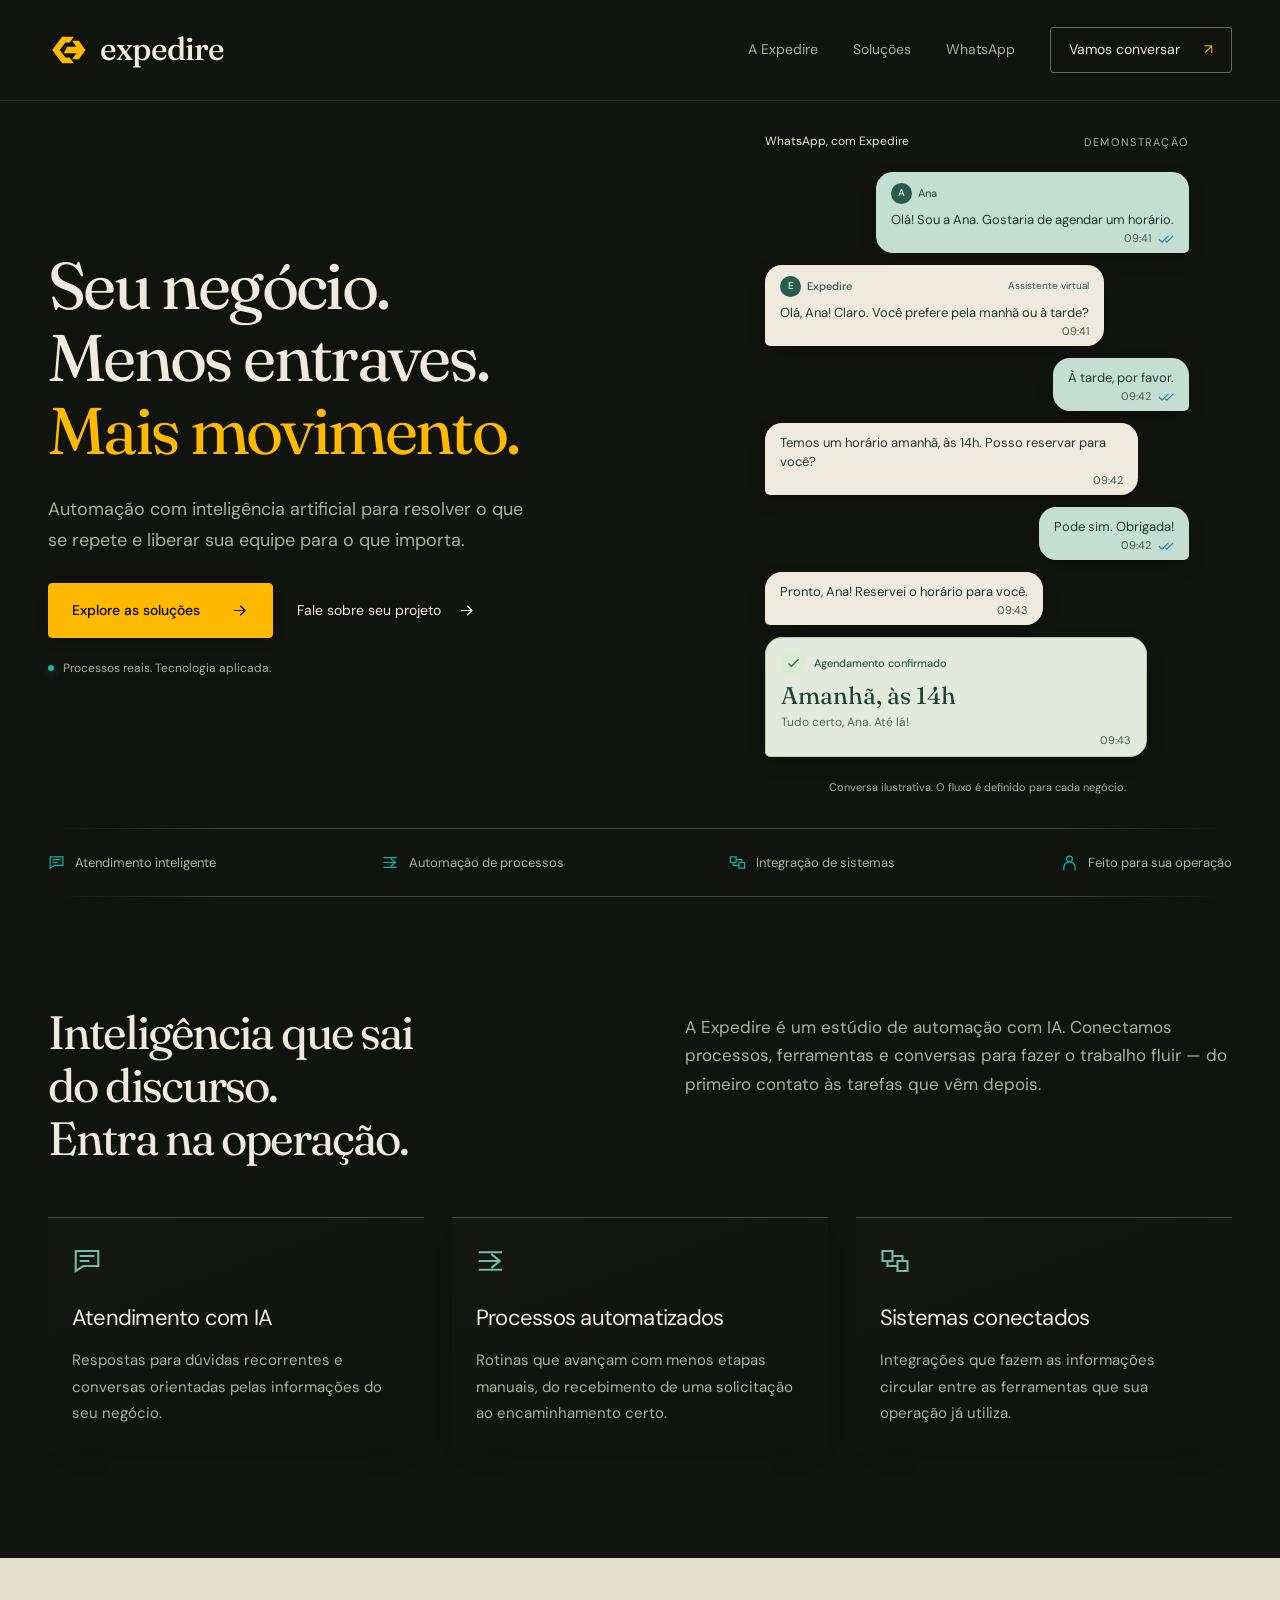
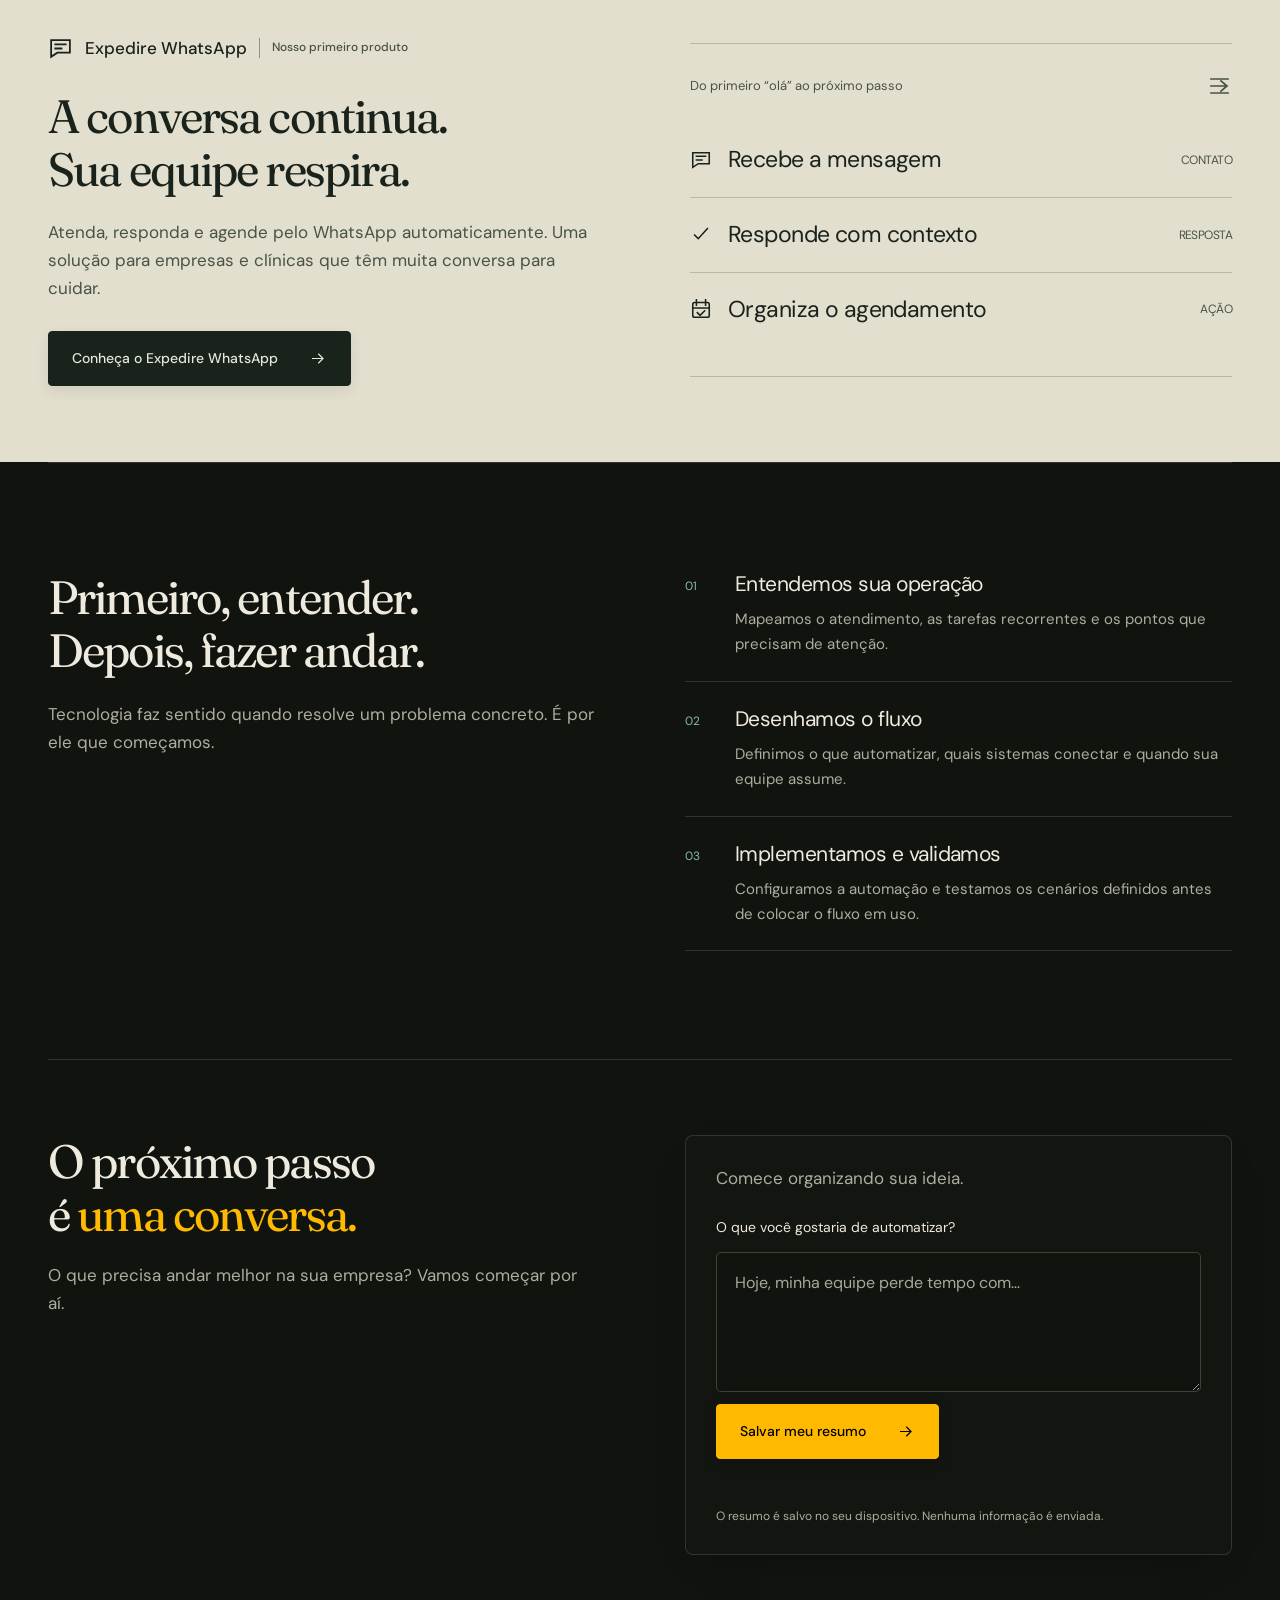
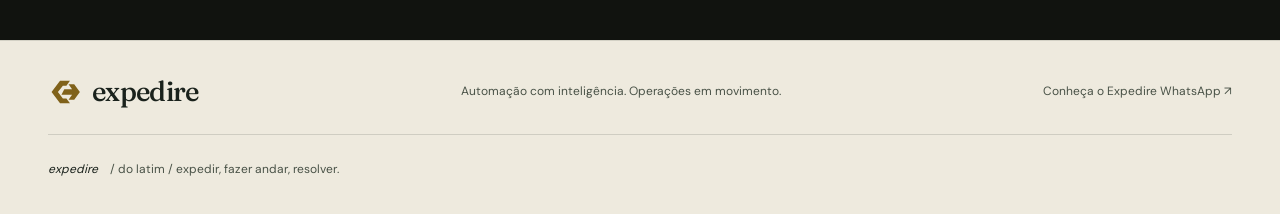
==== index.html @ b4102adb "Landing page Expedire v1 (sol high + impeccable)" ====
<!doctype html><html lang="pt-BR"><head><meta charset="utf-8"><meta name="viewport" content="width=device-width, initial-scale=1"><meta name="theme-color" content="#11130f"><title>Expedire — Automação com IA para fazer seu negócio andar</title><meta name="description" content="Automação com IA para conectar atendimento, processos e sistemas. Conheça a Expedire e nossa solução para WhatsApp."><link rel="canonical" href="https://expedire.com.br/"><meta property="og:type" content="website"><meta property="og:locale" content="pt_BR"><meta property="og:title" content="Expedire — Automação com IA para fazer seu negócio andar"><meta property="og:description" content="Automação com IA para conectar atendimento, processos e sistemas. Conheça a Expedire e nossa solução para WhatsApp."><meta property="og:url" content="https://expedire.com.br/"><link rel="icon" href="assets/favicon.svg" type="image/svg+xml"><link rel="preload" href="assets/fonts/fraunces-variable.ttf" as="font" type="font/ttf" crossorigin><link rel="stylesheet" href="style.css"><script src="script.js" defer></script></head><body><a class="skip" href="#conteudo">Pular para o conteúdo</a><header class="site-header"><div class="wrap header-inner"><a class="logo" href="index.html" aria-label="Expedire — início"><svg class="brand-symbol" viewBox="0 0 48 48" fill="none" aria-hidden="true"><path d="M31 8H17L5 24l12 16h14l-5-7h-5l-7-9 7-9h5Z" fill="currentColor"/><path d="M23 20h11l-5-7h8l8 11-8 11h-8l5-7H19Z" fill="currentColor"/></svg><span class="brand-wordmark">expedire</span></a><button class="menu-toggle" aria-expanded="false" aria-controls="navegacao" type="button">Menu</button><nav class="nav" id="navegacao" aria-label="Navegação principal"><a href="index.html#expedire">A Expedire</a><a href="index.html#solucoes">Soluções</a><a href="whatsapp.html" >WhatsApp</a><a class="nav-contact" href="#contato">Vamos conversar <span aria-hidden="true">↗</span></a></nav></div></header><main id="conteudo"><section class="wrap hero landing-hero"><div class="hero-copy"><h1>Seu negócio.<br>Menos entraves.<br><em>Mais movimento.</em></h1><p>Automação com inteligência artificial para resolver o que se repete e liberar sua equipe para o que importa.</p><div class="actions"><a class="button" href="#solucoes">Explore as soluções <svg viewBox="0 0 24 24" fill="none" stroke="currentColor" stroke-width="1.5" aria-hidden="true"><path d="M5 12h14M13 6l6 6-6 6"/></svg></a><a class="text-link" href="#contato">Fale sobre seu projeto <svg viewBox="0 0 24 24" fill="none" stroke="currentColor" stroke-width="1.5" aria-hidden="true"><path d="M5 12h14M13 6l6 6-6 6"/></svg></a></div><p class="hero-note"><span class="dot"></span>Processos reais. Tecnologia aplicada.</p></div><figure class="hero-figure conversation-demo" aria-label="Demonstração de atendimento pelo WhatsApp">
<div class="demo-heading"><span>WhatsApp, com Expedire</span><span class="demo-label">DEMONSTRAÇÃO</span></div>
<div class="chat floating-chat">
<div class="chat-body">
<div class="reply-stage customer-stage"><div class="typing-indicator" aria-hidden="true"><span></span><span></span><span></span></div><div class="bubble customer"><span class="bubble-author"><span class="sender-avatar" aria-hidden="true">A</span>Ana</span>Olá! Sou a Ana. Gostaria de agendar um horário.<time>09:41 <svg class="read-receipt" viewBox="0 0 20 12" fill="none" stroke="currentColor" stroke-width="1.4" role="img" aria-label="Lida"><path d="m1 6 4 4 8-8M9 8l2 2 8-8"/></svg></time></div></div>
<div class="reply-stage"><div class="typing-indicator" aria-hidden="true"><span></span><span></span><span></span></div><div class="bubble"><span class="bubble-author"><span class="sender-avatar" aria-hidden="true">E</span>Expedire <small>Assistente virtual</small></span>Olá, Ana! Claro. Você prefere pela manhã ou à tarde?<time>09:41</time></div></div>
<div class="reply-stage customer-stage"><div class="typing-indicator" aria-hidden="true"><span></span><span></span><span></span></div><div class="bubble customer">À tarde, por favor.<time>09:42 <svg class="read-receipt" viewBox="0 0 20 12" fill="none" stroke="currentColor" stroke-width="1.4" role="img" aria-label="Lida"><path d="m1 6 4 4 8-8M9 8l2 2 8-8"/></svg></time></div></div>
<div class="reply-stage"><div class="typing-indicator" aria-hidden="true"><span></span><span></span><span></span></div><div class="bubble">Temos um horário amanhã, às 14h. Posso reservar para você?<time>09:42</time></div></div>
<div class="reply-stage customer-stage"><div class="typing-indicator" aria-hidden="true"><span></span><span></span><span></span></div><div class="bubble customer">Pode sim. Obrigada!<time>09:42 <svg class="read-receipt" viewBox="0 0 20 12" fill="none" stroke="currentColor" stroke-width="1.4" role="img" aria-label="Lida"><path d="m1 6 4 4 8-8M9 8l2 2 8-8"/></svg></time></div></div>
<div class="reply-stage"><div class="typing-indicator" aria-hidden="true"><span></span><span></span><span></span></div><div class="bubble">Pronto, Ana! Reservei o horário para você.<time>09:43</time></div></div>
<div class="reply-stage"><div class="bubble appointment"><div class="appointment-title"><svg viewBox="0 0 24 24" fill="none" stroke="currentColor" stroke-width="1.8" aria-hidden="true"><path d="M5 12l4 4L19 6"/></svg>Agendamento confirmado</div><p>Amanhã, às 14h</p><span>Tudo certo, Ana. Até lá!</span><time>09:43</time></div></div>
</div></div>
<figcaption>Conversa ilustrativa. O fluxo é definido para cada negócio.</figcaption></figure></section><div class="wrap capabilities"><span><svg viewBox="0 0 24 24" fill="none" stroke="currentColor" stroke-width="1.7" stroke-linecap="square" stroke-linejoin="miter" aria-hidden="true"><path d="M3 4h18v12H9l-6 4V4Z"/><path d="M7 8h10M7 12h6"/></svg>Atendimento inteligente</span><span><svg viewBox="0 0 24 24" fill="none" stroke="currentColor" stroke-width="1.7" stroke-linecap="square" stroke-linejoin="miter" aria-hidden="true"><path d="M3 5h17M3 12h14M3 19h17M13 7l6 5-6 5"/></svg>Automação de processos</span><span><svg viewBox="0 0 24 24" fill="none" stroke="currentColor" stroke-width="1.7" stroke-linecap="square" stroke-linejoin="miter" aria-hidden="true"><path d="M2 4h8v8H2zM14 12h8v8h-8zM10 8h8v4M6 12v4h8"/></svg>Integração de sistemas</span><span><svg viewBox="0 0 24 24" fill="none" stroke="currentColor" stroke-width="1.7" stroke-linecap="square" stroke-linejoin="miter" aria-hidden="true"><circle cx="12" cy="7" r="4"/><path d="M4 22v-3a8 8 0 0 1 16 0v3"/></svg>Feito para sua operação</span></div><section class="wrap section" id="solucoes"><div class="section-head" id="expedire"><h2>Inteligência que sai<br>do discurso.<br>Entra na operação.</h2><p>A Expedire é um estúdio de automação com IA. Conectamos processos, ferramentas e conversas para fazer o trabalho fluir — do primeiro contato às tarefas que vêm depois.</p></div><div class="service-list"><article class="service"><svg viewBox="0 0 24 24" fill="none" stroke="currentColor" stroke-width="1.7" stroke-linecap="square" stroke-linejoin="miter" aria-hidden="true"><path d="M3 4h18v12H9l-6 4V4Z"/><path d="M7 8h10M7 12h6"/></svg><h3>Atendimento com IA</h3><p>Respostas para dúvidas recorrentes e conversas orientadas pelas informações do seu negócio.</p></article><article class="service"><svg viewBox="0 0 24 24" fill="none" stroke="currentColor" stroke-width="1.7" stroke-linecap="square" stroke-linejoin="miter" aria-hidden="true"><path d="M3 5h17M3 12h14M3 19h17M13 7l6 5-6 5"/></svg><h3>Processos automatizados</h3><p>Rotinas que avançam com menos etapas manuais, do recebimento de uma solicitação ao encaminhamento certo.</p></article><article class="service"><svg viewBox="0 0 24 24" fill="none" stroke="currentColor" stroke-width="1.7" stroke-linecap="square" stroke-linejoin="miter" aria-hidden="true"><path d="M2 4h8v8H2zM14 12h8v8h-8zM10 8h8v4M6 12v4h8"/></svg><h3>Sistemas conectados</h3><p>Integrações que fazem as informações circular entre as ferramentas que sua operação já utiliza.</p></article></div></section><section class="product-section"><div class="wrap product-grid"><div><div class="product-name"><svg viewBox="0 0 24 24" fill="none" stroke="currentColor" stroke-width="1.7" stroke-linecap="square" stroke-linejoin="miter" aria-hidden="true"><path d="M3 4h18v12H9l-6 4V4Z"/><path d="M7 8h10M7 12h6"/></svg>Expedire WhatsApp <span>Nosso primeiro produto</span></div><h2>A conversa continua.<br>Sua equipe respira.</h2><p>Atenda, responda e agende pelo WhatsApp automaticamente. Uma solução para empresas e clínicas que têm muita conversa para cuidar.</p><a class="button" href="whatsapp.html">Conheça o Expedire WhatsApp <svg viewBox="0 0 24 24" fill="none" stroke="currentColor" stroke-width="1.5" aria-hidden="true"><path d="M5 12h14M13 6l6 6-6 6"/></svg></a></div><div class="product-preview"><div class="preview-title"><span>Do primeiro “olá” ao próximo passo</span><svg viewBox="0 0 24 24" fill="none" stroke="currentColor" stroke-width="1.7" stroke-linecap="square" stroke-linejoin="miter" aria-hidden="true"><path d="M3 5h17M3 12h14M3 19h17M13 7l6 5-6 5"/></svg></div><div class="preview-line"><svg viewBox="0 0 24 24" fill="none" stroke="currentColor" stroke-width="1.7" stroke-linecap="square" stroke-linejoin="miter" aria-hidden="true"><path d="M3 4h18v12H9l-6 4V4Z"/><path d="M7 8h10M7 12h6"/></svg>Recebe a mensagem<small>CONTATO</small></div><div class="preview-line"><svg viewBox="0 0 24 24" fill="none" stroke="currentColor" stroke-width="1.7" stroke-linecap="square" stroke-linejoin="miter" aria-hidden="true"><path d="m5 12 4 4 10-11"/></svg>Responde com contexto<small>RESPOSTA</small></div><div class="preview-line"><svg viewBox="0 0 24 24" fill="none" stroke="currentColor" stroke-width="1.7" stroke-linecap="square" stroke-linejoin="miter" aria-hidden="true"><rect x="3" y="5" width="18" height="16" rx="2"/><path d="M7 2v6M17 2v6M3 11h18m-13 5 3 3 5-5"/></svg>Organiza o agendamento<small>AÇÃO</small></div></div></div></section><section class="wrap section method" id="como-funciona"><div class="method-copy"><h2>Primeiro, entender.<br>Depois, fazer andar.</h2><p>Tecnologia faz sentido quando resolve um problema concreto. É por ele que começamos.</p></div><ol class="steps"><li><div><h3>Entendemos sua operação</h3><p>Mapeamos o atendimento, as tarefas recorrentes e os pontos que precisam de atenção.</p></div></li><li><div><h3>Desenhamos o fluxo</h3><p>Definimos o que automatizar, quais sistemas conectar e quando sua equipe assume.</p></div></li><li><div><h3>Implementamos e validamos</h3><p>Configuramos a automação e testamos os cenários definidos antes de colocar o fluxo em uso.</p></div></li></ol></section><section class="wrap contact" id="contato" aria-labelledby="contato-titulo"><div><h2 id="contato-titulo">O próximo passo<br>é <em>uma conversa.</em></h2><p>O que precisa andar melhor na sua empresa? Vamos começar por aí.</p></div><div class="contact-box"><div class="contact-live" hidden><p>Conte um pouco sobre sua operação e o que você quer automatizar.</p><a class="button" data-contact-link href="#contato">Conversar com a Expedire <svg viewBox="0 0 24 24" fill="none" stroke="currentColor" stroke-width="1.5" aria-hidden="true"><path d="M5 12h14M13 6l6 6-6 6"/></svg></a></div><div class="contact-pending"><p>Comece organizando sua ideia.</p><form class="contact-form"><label for="briefing">O que você gostaria de automatizar?</label><textarea disabled id="briefing" required maxlength="3000" placeholder="Hoje, minha equipe perde tempo com…"></textarea><button disabled class="button" type="submit">Salvar meu resumo <svg viewBox="0 0 24 24" fill="none" stroke="currentColor" stroke-width="1.5" aria-hidden="true"><path d="M5 12h14M13 6l6 6-6 6"/></svg></button><p class="form-status" role="status" aria-live="polite"></p></form><noscript><p>Ative o JavaScript para preparar e salvar seu resumo neste dispositivo.</p></noscript><small>O resumo é salvo no seu dispositivo. Nenhuma informação é enviada.</small></div></div></section></main><footer class="site-footer"><div class="wrap"><div class="footer-inner"><a class="logo logo--light" href="index.html" aria-label="Expedire — início"><svg class="brand-symbol" viewBox="0 0 48 48" fill="none" aria-hidden="true"><path d="M31 8H17L5 24l12 16h14l-5-7h-5l-7-9 7-9h5Z" fill="currentColor"/><path d="M23 20h11l-5-7h8l8 11-8 11h-8l5-7H19Z" fill="currentColor"/></svg><span class="brand-wordmark">expedire</span></a><p>Automação com inteligência. Operações em movimento.</p><a href="whatsapp.html">Conheça o Expedire WhatsApp ↗</a></div><div class="etymology"><em>expedire</em> / do latim / expedir, fazer andar, resolver.</div></div></footer></body></html>
---- style.css ----
@font-face{font-family:Manrope;src:url('assets/fonts/manrope-400.ttf') format('truetype');font-weight:400;font-display:swap}@font-face{font-family:Manrope;src:url('assets/fonts/manrope-600.ttf') format('truetype');font-weight:600;font-display:swap}@font-face{font-family:Manrope;src:url('assets/fonts/manrope-700.ttf') format('truetype');font-weight:700;font-display:swap}@font-face{font-family:'DM Sans';src:url('assets/fonts/dm-sans-400.ttf') format('truetype');font-weight:400;font-display:swap}@font-face{font-family:'DM Sans';src:url('assets/fonts/dm-sans-500.ttf') format('truetype');font-weight:500;font-display:swap}
:root{color-scheme:dark;--black:oklch(7% .006 95);--surface:#11130f;--raised:#1a1e18;--gold:oklch(84% .19 80.46);--patina:oklch(70% .12 188);--text:#eeeade;--muted:#acae9f;--line:#34392f;--font:'DM Sans',sans-serif;--display:Manrope,sans-serif;--max:1240px}*{box-sizing:border-box}html{scroll-behavior:smooth;scroll-padding-top:100px}body{margin:0;background:var(--surface);color:var(--text);font:400 17px/1.65 var(--font);-webkit-font-smoothing:antialiased}::selection{background:var(--gold);color:var(--black)}*{scrollbar-color:var(--line) var(--surface)}a{color:inherit;text-underline-offset:5px}a,button,input,textarea{ -webkit-tap-highlight-color:transparent}a:focus-visible,button:focus-visible,input:focus-visible,textarea:focus-visible,summary:focus-visible{outline:2px solid var(--gold);outline-offset:6px}button,input,textarea{font:inherit}button,a{touch-action:manipulation}button{cursor:pointer}svg{display:block}p,h1,h2,h3{margin:0}p{max-width:68ch}h1,h2,h3{font-family:var(--display);font-weight:400;text-wrap:balance}h1{font-size:clamp(44px,5.5vw,78px);line-height:1.08;letter-spacing:-.04em}h2{font-size:clamp(32px,3.8vw,51px);line-height:1.18;letter-spacing:-.035em}h3{font-size:25px;line-height:1.3;letter-spacing:-.02em}.wrap{width:min(var(--max),calc(100% - 96px));margin-inline:auto}.skip{position:fixed;top:12px;left:12px;transform:translateY(-150%);z-index:20;background:var(--gold);color:var(--black);padding:12px}.skip:focus{transform:none}.site-header{border-bottom:1px solid var(--line);position:relative;z-index:10}.header-inner{height:100px;display:flex;align-items:center;justify-content:space-between;gap:32px}.logo{display:flex;align-items:center;gap:12px;font:600 30px var(--display);letter-spacing:-1.5px;text-decoration:none}.logo svg{width:33px;height:33px;color:var(--gold)}.nav{display:flex;align-items:center;gap:35px;font-size:14px}.nav a{text-decoration:none;color:var(--muted)}.nav a:hover,.nav a[aria-current=page]{color:var(--text)}.nav .nav-contact{color:var(--text);border:1px solid #646959;padding:10px 18px;border-radius:3px}.nav-contact span{margin-left:20px;color:var(--gold)}.menu-toggle{display:none;background:transparent;border:1px solid var(--line);color:var(--text);padding:9px 14px}.hero{padding:88px 0 64px;display:grid;grid-template-columns:1.15fr 1fr;gap:65px;align-items:center}.hero h1 em{font-style:normal;color:var(--gold)}.hero-copy>p{font-size:18px;color:var(--muted);line-height:1.7;margin-top:27px;max-width:44ch}.actions{display:flex;align-items:center;flex-wrap:wrap;gap:24px;margin-top:35px}.button{display:inline-flex;justify-content:space-between;align-items:center;gap:30px;background:var(--gold);color:var(--black);padding:15px 23px;border:1px solid var(--gold);border-radius:3px;text-decoration:none;font-weight:500;font-size:14px;transition:background .2s,transform .2s}.button:hover{background:#f8db91;transform:translateY(-2px)}.button svg,.text-link svg{width:19px;height:19px;flex-shrink:0}.text-link{display:inline-flex;align-items:center;gap:16px;text-decoration:none;font-size:14px}.text-link:hover{text-decoration:underline}.hero-note{display:flex;align-items:center;gap:9px!important;font-size:12px!important;margin-top:27px!important}.dot{display:inline-block;width:6px;height:6px;background:var(--patina);border-radius:50%;flex-shrink:0}.hero-figure{margin:0;position:relative}.hero-figure figcaption{color:var(--muted);font-size:12px;text-align:right;margin-top:8px}.capabilities{display:flex;justify-content:space-between;align-items:center;gap:24px;padding:24px 0;border-top:1px solid var(--line);border-bottom:1px solid var(--line);font-size:13px;color:var(--muted)}.capabilities span{display:flex;align-items:center;gap:10px}.capabilities svg{width:17px;height:17px;color:var(--patina)}.section{padding:108px 0}.section-head{display:grid;grid-template-columns:1fr 1fr;gap:90px;align-items:start;margin-bottom:52px}.section-head p{color:var(--muted);max-width:49ch;padding-top:7px}.service-list{display:grid;grid-template-columns:1fr 1fr 1fr;gap:40px}.service{border-top:1px solid #626851;padding-top:25px}.service svg{width:27px;height:27px;color:var(--patina);margin-bottom:30px}.service h3{font-size:23px;margin-bottom:15px}.service p{color:var(--muted);font-size:15px}.product-section{background:#dcdccd;color:#1a221c;padding:76px 0}.product-grid{display:grid;grid-template-columns:1fr 1fr;gap:100px;align-items:center}.product-grid p{color:#495247;margin-top:22px}.product-grid .button{background:#1a221c;border-color:#1a221c;color:#e5e7d8;margin-top:29px}.product-grid .button:hover{background:#303d31}.product-name{display:flex;gap:12px;align-items:center;font-size:17px;margin-bottom:28px}.product-name svg{width:25px;height:25px}.product-name span{font-size:12px;border-left:1px solid #8b9687;padding-left:12px;color:#495247}.product-preview{border-top:1px solid #97a08e;border-bottom:1px solid #97a08e;padding:30px 0}.preview-title{display:flex;align-items:center;justify-content:space-between;font-size:13px;color:#495247;margin-bottom:25px}.preview-line{display:flex;align-items:center;gap:16px;padding:15px 0;border-bottom:1px solid #b4bcaa;font-family:var(--display);font-size:24px}.preview-line:last-child{border:0}.preview-line svg{width:22px;height:22px}.preview-line small{margin-left:auto;font:12px var(--font);color:#495247}.method{border-top:1px solid var(--line);display:grid;grid-template-columns:1fr 1fr;gap:90px}.method-copy p{color:var(--muted);margin-top:23px}.steps{list-style:none;margin:0;padding:0;counter-reset:steps}.steps li{display:grid;grid-template-columns:30px 1fr;gap:20px;padding:24px 0;border-bottom:1px solid var(--line);counter-increment:steps}.steps li:first-child{padding-top:0}.steps li:before{content:counter(steps,decimal-leading-zero);color:var(--patina);font-size:12px;padding-top:6px}.steps h3{font-size:21px}.steps p{color:var(--muted);font-size:15px;margin-top:9px}.contact{border-top:1px solid var(--line);padding:75px 0 85px;display:grid;grid-template-columns:1fr 1fr;gap:90px}.contact h2 em{font-style:normal;color:var(--gold)}.contact p{color:var(--muted);margin-top:20px}.contact-box{align-self:center}.contact-box .button{margin-top:25px}.contact-box small{display:block;margin-top:14px;color:var(--muted);font-size:12px}.site-footer{border-top:1px solid var(--line);padding:34px 0}.footer-inner{display:flex;align-items:center;justify-content:space-between;gap:24px}.footer-inner .logo{font-size:23px}.footer-inner .logo svg{width:25px}.footer-inner p{font-size:12px;color:var(--muted)}.footer-inner>a{font-size:12px;color:var(--muted);text-decoration:none}.etymology{padding-top:25px;margin-top:25px;border-top:1px solid var(--line);font-size:12px;color:var(--muted)}.etymology em{color:var(--text);margin-right:9px}.breadcrumb{font-size:12px;color:var(--muted);padding-top:29px;display:flex;gap:13px}.breadcrumb a{text-decoration:none}.product-hero{padding-top:47px;gap:75px}.product-hero h1{font-size:clamp(42px,5vw,68px)}.product-hero h1 em{color:var(--patina)}.chat{background:var(--raised);border:1px solid #424a3c;border-radius:7px;box-shadow:0 22px 60px #0003;overflow:hidden}.chat-header{display:flex;gap:13px;align-items:center;border-bottom:1px solid var(--line);padding:20px 25px}.chat-avatar{background:var(--patina);color:#0c2821;width:39px;height:39px;display:grid;place-items:center;border-radius:50%}.chat-avatar svg{width:23px;height:23px}.chat-header strong{display:block;font-size:14px;font-weight:500}.chat-header small{display:flex;align-items:center;gap:6px;font-size:12px;color:var(--muted)}.chat-body{padding:28px 24px;display:flex;flex-direction:column;gap:15px}.bubble{background:#2c3328;padding:15px 17px;max-width:87%;border-radius:0 9px 9px 9px;font-size:14px;line-height:1.55}.bubble.customer{background:#3f5343;align-self:flex-end;border-radius:9px 0 9px 9px}.bubble time{display:block;text-align:right;color:#c0c8b7;font-size:12px;margin-top:7px}.chat-status{padding:15px 24px;font-size:12px;color:var(--patina);border-top:1px solid var(--line);display:flex;gap:8px;align-items:center}.audiences{border-top:1px solid var(--line);display:grid;grid-template-columns:.9fr 1.1fr;gap:110px}.audience{padding:26px 0;border-bottom:1px solid var(--line)}.audience:first-child{padding-top:0}.audience h3{margin-bottom:12px}.audience p{font-size:16px;color:var(--muted)}.audience span{display:block;margin-top:18px;font-size:12px;color:var(--patina)}.faq{display:grid;grid-template-columns:1fr 1fr;gap:90px;border-top:1px solid var(--line)}details{border-bottom:1px solid var(--line);padding:21px 0}details:first-child{padding-top:0}summary{list-style:none;cursor:pointer;display:flex;justify-content:space-between;align-items:center;gap:20px;font-size:17px}summary::-webkit-details-marker{display:none}summary:after{content:'+';color:var(--patina);font-size:23px}details[open] summary:after{content:'−'}details p{font-size:15px;color:var(--muted);margin-top:18px}.contact-form{margin-top:25px;display:grid;gap:12px}.contact-form label{font-size:14px}.contact-form textarea{width:100%;resize:vertical;min-height:120px;background:var(--raised);border:1px solid #626957;border-radius:3px;color:var(--text);padding:13px;caret-color:var(--gold)}.contact-form textarea::placeholder{color:var(--muted)}.contact-form .button{margin-top:0;justify-self:start}.form-status{font-size:13px!important;margin:0!important;min-height:22px}.contact-pending[hidden],.contact-live[hidden]{display:none}
@media(min-width:1440px){.hero{padding-top:105px;padding-bottom:88px}}@media(max-width:1000px){.wrap{width:calc(100% - 56px)}.hero{gap:30px}.hero h1{font-size:54px}.nav{gap:23px}.section-head,.method,.contact,.faq{gap:45px}.product-grid{gap:45px}.service-list{gap:25px}.audiences{gap:50px}.capabilities{font-size:12px;gap:12px}}
@media(max-width:700px){html{scroll-padding-top:24px}.wrap{width:calc(100% - 40px)}.header-inner{min-height:80px;height:auto;flex-wrap:wrap;gap:0;padding:20px 0}.logo{font-size:27px}.logo svg{width:29px}.nav{width:100%;gap:18px;flex-wrap:wrap;padding-top:20px}.js .menu-toggle{display:block}.js .nav{display:none}.js .nav.is-open{display:flex;flex-direction:column;align-items:stretch;padding:25px 0 4px;gap:0}.js .nav a{padding:13px 0}.js .nav .nav-contact{padding:12px 16px;margin-top:10px}.hero{grid-template-columns:1fr;padding:49px 0 40px;gap:38px}.hero h1{font-size:clamp(43px,10vw,62px);max-width:12ch}.hero-copy>p{font-size:16px;margin-top:24px}.actions{gap:21px;margin-top:27px}.hero-figure{max-width:460px;width:100%;margin-inline:auto}.capabilities{display:grid;grid-template-columns:1fr 1fr;gap:17px;padding:23px 0}.section{padding:66px 0}.section-head,.service-list,.product-grid,.method,.contact,.audiences,.faq{grid-template-columns:1fr;gap:32px}.section-head{margin-bottom:35px}.section-head p{padding:0}.service{display:grid;grid-template-columns:30px 1fr;column-gap:17px;padding-top:22px}.service svg{grid-row:1 / 3;margin:0}.service h3{font-size:22px;margin-bottom:11px}.service p{grid-column:2}.product-section{padding:52px 0}.product-grid{gap:40px}.product-name{font-size:15px}.product-name span{font-size:12px}.preview-line{font-size:21px}.method{gap:38px}.contact{padding:55px 0}.contact h2{max-width:15ch}.footer-inner{flex-wrap:wrap;gap:20px}.footer-inner p{order:3;width:100%}.footer-inner>a{margin-left:auto}.product-hero{padding-top:33px}.product-hero h1{max-width:15ch}.breadcrumb{padding-top:23px}.audiences{gap:38px}.chat-body{padding:23px 17px}.chat-header{padding:17px}.bubble{font-size:13px}.faq{gap:35px}.button{padding:14px 19px}.hero-note{font-size:12px!important}}
@media(prefers-reduced-motion:reduce){html{scroll-behavior:auto}*,*:before,*:after{animation:none!important;transition:none!important}}
.preview-title>svg{width:24px;height:24px;flex-shrink:0}
.button:disabled{background:var(--raised);border-color:var(--line);color:var(--muted);cursor:not-allowed;transform:none}

/* Editorial type and materials: shared by both landing pages. */
@font-face{font-family:Fraunces;src:url('assets/fonts/fraunces-variable.ttf') format('truetype');font-weight:100 900;font-display:swap}
:root{--display:Fraunces,serif;--line:rgba(238,234,222,.14);--edge:rgba(238,234,222,.23);--ease:cubic-bezier(.16,1,.3,1)}
h1,h2{font-variation-settings:'SOFT' 0,'WONK' 1,'opsz' 48;letter-spacing:-.04em;font-weight:400}
h1{font-size:clamp(44px,5.15vw,74px);line-height:1.1}
h2{font-size:clamp(34px,3.65vw,51px);line-height:1.13}
h3,.logo,.preview-line{font-family:'DM Sans',sans-serif}.logo{letter-spacing:-1.4px}
.hero{grid-template-columns:1.15fr 1fr;gap:80px;padding-top:72px;padding-bottom:66px}
.hero h1 em{white-space:nowrap}.hero-copy>p{max-width:40ch}.hero-note .dot{box-shadow:0 2px 9px #56aca970}
.hero-figure{width:100%;max-width:460px;justify-self:end}
.demo-heading{display:flex;align-items:center;justify-content:space-between;gap:12px;margin:0 3px 16px;font-size:13px;color:var(--text)}
.demo-label{font-size:11px;letter-spacing:.12em;color:var(--muted)}
.chat{background:#181e1a;border:1px solid var(--edge);border-radius:16px;box-shadow:0 28px 64px -20px #0009,0 2px 6px #0004;position:relative}
.chat-header{padding:18px 22px;background:#252d25;border-bottom:1px solid #eeeade12}
.chat-avatar{width:42px;height:42px;background:#343c2b;color:var(--gold);box-shadow:inset 0 0 0 1px #e3c57040}.chat-avatar svg{width:25px;height:25px}
.chat-header strong{font-size:16px;font-weight:500}.chat-header small{font-size:12px}.chat-header .dot{width:5px;height:5px;box-shadow:0 2px 8px #65baaa70}
.chat-menu{width:20px;height:20px;margin-left:auto;color:var(--muted)}
.chat-body{padding:18px 22px 24px;gap:10px;background:radial-gradient(ellipse at 0 100%,#43634e13,transparent 75%)}
.chat-day{align-self:center;font-size:11px;color:#bac2b7;background:#28302a;padding:3px 12px;border-radius:5px;margin-bottom:5px}
.bubble{position:relative;background:#2a332e;color:#eeeade;max-width:86%;padding:11px 13px 7px;border-radius:0 10px 10px 10px;font-size:13px;line-height:1.5;box-shadow:0 2px 3px #0002}
.bubble.customer{background:#365547;border-radius:10px 0 10px 10px}
.bubble time{font-size:11px;margin-top:4px;line-height:1.2;color:#b7c7b8;font-variant-numeric:tabular-nums}.read-receipt{display:inline-block;width:16px;height:10px;color:#8ccbd0;margin-left:4px;vertical-align:middle}
.appointment{border:1px solid #7ba88b45;max-width:92%;padding:14px 15px 8px;background:#2b3b30}
.appointment-title{display:flex;gap:8px;align-items:center;color:#c4dfc8;font-size:13px;font-weight:500}.appointment-title svg{width:18px;height:18px}
.appointment p{font-size:20px;font-family:Fraunces,serif;margin:9px 0 4px;color:var(--text)}.appointment>span{font-size:12px;color:#c7d1c5}
.chat-compose{display:flex;align-items:center;gap:14px;padding:12px 18px;background:#252d25;color:#b4bcb0}.chat-compose span{font-size:12px;border-radius:24px;background:#343d34;padding:9px 14px;flex:1}.chat-compose svg{width:22px;height:22px;color:#9cbaa1}
.hero-figure figcaption{text-align:center;font-size:11px;margin-top:15px;color:#acae9f}
.capabilities{position:relative;border-color:transparent}.capabilities:before,.capabilities:after{content:'';position:absolute;left:0;right:0;height:1px;background:linear-gradient(90deg,transparent,var(--edge) 15%,var(--edge) 85%,transparent)}.capabilities:before{top:0}.capabilities:after{bottom:0}
.service-list{gap:28px}.service{border-top:1px solid #bcb39155;background:linear-gradient(160deg,#eeeade05,transparent 70%);padding:28px 24px 24px;box-shadow:0 10px 25px -20px #0008}.service svg{width:30px;height:30px;color:#77b8aa;margin-bottom:28px}.service h3{font-size:22px;letter-spacing:-.035em}.service p{line-height:1.75}
.product-section{background:#e3dfcf}.product-name{font-weight:500}.product-preview{border-color:#75816b66}.preview-line{font-size:23px;letter-spacing:-.025em;padding:18px 0}.product-grid .button{box-shadow:0 5px 14px #1a221c18}
.steps h3{font-size:21px;letter-spacing:-.025em}.steps li:before{font-variant-numeric:tabular-nums;color:#82bcb0}
.contact-box{padding:28px 30px;background:#eeeade03;border:1px solid var(--line);border-radius:8px;box-shadow:0 14px 35px -22px #0008}.contact-box p:first-child{margin-top:0}.contact-form{margin-top:24px}
.contact-form textarea{min-height:140px;padding:17px 18px;border:1px solid #eeeade35;border-radius:5px;background:#11130f;font-size:16px;transition:border-color .2s,box-shadow .2s}.contact-form textarea:hover{border-color:#eeeade65}.contact-form textarea:focus{outline:none;border-color:var(--gold);box-shadow:0 0 0 3px #edcd7815}.contact-form textarea::placeholder{color:#a6aa9b}
.button{border-radius:4px;transition:background .25s,transform .25s var(--ease),box-shadow .25s;box-shadow:0 4px 12px #0002}.button svg{transition:transform .3s var(--ease)}.button:hover svg{transform:translateX(4px)}.button:active{transform:translateY(0);box-shadow:none}.contact-form:focus-within label{color:#e6cf93}.form-status:not(:empty){padding-top:3px;color:#afcfbd}
@media(min-width:1440px){.hero{padding-top:76px;padding-bottom:72px}}
@media(min-width:701px) and (max-width:1100px){.hero{gap:36px;grid-template-columns:1fr 1fr}.hero h1{font-size:clamp(40px,5vw,55px)}.hero-copy .actions{align-items:flex-start;gap:20px}.service{padding:24px 15px}.service h3{font-size:20px}}
@media(max-width:700px){.hero{grid-template-columns:1fr;gap:42px;padding-top:46px;padding-bottom:38px}.hero h1{font-size:clamp(39px,10.1vw,62px);max-width:none}.hero h1 em{white-space:normal}.hero-copy>p{max-width:38ch}.hero-figure{justify-self:center;max-width:440px}.chat-body{padding:16px 16px 20px}.chat-header{padding:16px}.demo-heading{font-size:12px}.demo-label{font-size:11px}.service{padding:24px 17px}.service svg{width:26px;height:26px;margin:0}.service h3{font-size:22px}.contact-box{padding:23px 20px}.product-hero h1{font-size:clamp(39px,9.8vw,62px)}.contact h2{max-width:none}.preview-line{font-size:20px}.section-head h2{max-width:20ch}}

/* Expedire: responsive composition, signature and conversation. */
.logo{font-family:Fraunces,serif;font-weight:500;font-size:32px;letter-spacing:-.04em;gap:11px;color:var(--text)}
.logo svg{width:35px;height:35px;flex-shrink:0}
.footer-inner .logo{font-size:26px;color:var(--text)}
.footer-inner .logo svg{width:29px;height:29px}
.logo--light{color:#1a221c}.logo--light svg{color:#80621a}
.hero{grid-template-columns:minmax(0,1.15fr) minmax(0,1fr)}
.hero-copy,.hero-figure{min-width:0}.hero h1 em{white-space:normal}
.conversation-demo{max-width:460px}
.conversation-demo .chat{color:#182c28;background:#efeae2;border:1px solid #eeeade55;border-radius:22px;box-shadow:0 24px 65px -24px #000b}
.conversation-demo .chat-header{background:#f8faf7;padding:19px 22px;border-bottom:1px solid #17382d16;gap:12px}
.conversation-demo .chat-avatar{width:44px;height:44px;background:#164e40;color:#ead494;box-shadow:none}
.conversation-demo .chat-header strong{font-size:16px;font-weight:500;color:#182c28}
.conversation-demo .chat-header small{color:#557067;font-size:12px}
.conversation-demo .chat-menu{color:#557067}
.conversation-demo .chat-body{background:#efeae2 url('assets/chat-pattern.svg');padding:18px 20px 20px;gap:9px}
.conversation-demo .chat-day{background:#fffcf5;color:#607168;box-shadow:0 1px 3px #243c2310;font-size:11px}
.conversation-demo .bubble{background:#fffefa;color:#23382f;max-width:88%;border-radius:3px 13px 13px 13px;padding:10px 12px 6px;font-size:13px;line-height:1.5;box-shadow:0 2px 3px #26392913}
.conversation-demo .bubble.customer{background:#d9f3ca;border-radius:13px 3px 13px 13px;align-self:flex-end}
.conversation-demo .bubble time{color:#607366;font-size:10px;margin-top:3px}
.conversation-demo .read-receipt{color:#27839a}
.conversation-demo .appointment{width:92%;max-width:92%;padding:15px 16px 9px;border:1px solid #bed3bd;background:#f8fcf3;border-radius:14px;margin-top:3px}
.conversation-demo .appointment-title{color:#285e44;font-size:12px;gap:8px}
.conversation-demo .appointment-title svg{padding:4px;width:25px;height:25px;border-radius:50%;background:#dcebd5;flex-shrink:0}
.conversation-demo .appointment p{font-family:Fraunces,serif;font-size:25px;color:#1d4433;margin:10px 0 3px;line-height:1.2}
.conversation-demo .appointment>span{color:#52695a;font-size:12px}
.conversation-demo .chat-compose{background:#f8faf7;padding:12px 16px;gap:12px}
.conversation-demo .chat-compose span{background:#eaeEE7;color:#66766a;padding:10px 15px}
.conversation-demo .chat-compose>svg{background:#236b50;color:#fff;border-radius:50%;width:34px;height:34px;padding:8px}
.service,.preview-line,.nav a,.logo{transition:color .25s,background-color .25s,transform .3s var(--ease),box-shadow .3s}
@media(hover:hover){.service:hover{transform:translateY(-4px);background-color:#eeeade04;box-shadow:0 16px 28px -20px #0009}.preview-line:hover{background-color:#1a221c07}.logo:hover{color:#ead494}.button:hover{box-shadow:0 8px 18px -7px #d6ad4240}}
.reading-progress{position:fixed;inset:0 0 auto;height:2px;background:var(--gold);z-index:30;transform:scaleX(0);transform-origin:left;pointer-events:none}
@keyframes arrive{from{opacity:.15;transform:translateY(14px)}to{opacity:1;transform:none}}
@keyframes message-in{from{opacity:0;transform:translateY(8px) scale(.98)}to{opacity:1;transform:none}}
@media(prefers-reduced-motion:no-preference){
.hero-copy{animation:arrive .7s var(--ease) both}
.hero-figure{animation:arrive .8s .12s var(--ease) both}
.conversation-demo.is-playing .bubble{animation:message-in .55s var(--ease) both;animation-delay:var(--message-delay, .6s)}
.reveal.is-visible{animation:arrive .65s var(--ease) both}
}
@media(max-width:900px){
.hero{grid-template-columns:minmax(0,1fr);gap:40px;padding:48px 0}
.hero-copy{max-width:620px}.hero h1{font-size:clamp(39px,7.5vw,60px);max-width:none}
.hero-figure{justify-self:center;margin-inline:auto;max-width:460px}
.hero-copy>p{max-width:44ch}.hero-copy .actions{align-items:center}
}
@media(max-width:420px){
.hero{padding-top:40px;gap:34px}.hero h1{font-size:clamp(34px,10vw,42px)}
.conversation-demo .chat{border-radius:18px}.conversation-demo .chat-body{padding:15px 12px 16px}
.conversation-demo .chat-header{padding:15px}.conversation-demo .bubble{font-size:12px;max-width:91%}
.conversation-demo .appointment p{font-size:23px}.demo-heading{gap:8px;font-size:11px}.demo-label{font-size:10px}
.footer-inner>a{max-width:48%;text-align:right}.menu-toggle{min-height:44px}
}
@media(prefers-reduced-motion:reduce){.reading-progress{display:none}.hero-copy,.hero-figure,.bubble,.reveal{animation:none!important;transform:none!important}.service:hover,.button:hover,.button:hover svg{transform:none}}
.footer-inner .logo.logo--light{color:#1a221c}
.conversation-demo .bubble time{color:#4e6455}

/* Laptop hero: keep the complete conversation and actions above the fold. */
.landing-hero{padding-block:24px;gap:64px;grid-template-columns:minmax(0,1.2fr) minmax(0,1fr)}
.landing-hero .conversation-demo{max-width:350px;justify-self:center}
.landing-hero .demo-heading{margin-bottom:10px;font-size:12px}
.landing-hero .demo-label{font-size:11px}


.landing-hero .chat-header{padding:9px 15px;gap:10px}
.landing-hero .chat-avatar{width:34px;height:34px}.landing-hero .chat-avatar svg{width:22px;height:22px}
.landing-hero .chat-header strong{font-size:14px}
.landing-hero .chat-body{padding:10px 12px;gap:7px}
.landing-hero .bubble{font-size:12px;line-height:1.4;padding:7px 10px 4px;max-width:91%}
.landing-hero .bubble time{margin-top:2px;font-size:11px}
.landing-hero .chat-day{padding:2px 10px;margin:0}
.landing-hero .appointment{padding:10px 12px 6px;max-width:96%;width:96%;margin-top:0}
.landing-hero .appointment p{font-size:23px;margin:6px 0 2px}
.landing-hero .appointment-title{font-size:11px}



.landing-hero figcaption{text-align:center;font-size:11px;line-height:1.4;margin-top:10px}
@media(min-width:901px){.landing-hero{min-height:calc(100svh - 174px)}.landing-hero h1{font-size:clamp(54px,5.15vw,74px)}.landing-hero .actions{margin-top:27px}.landing-hero .hero-note{margin-top:20px!important}}
@media(min-width:901px) and (max-height:850px){.header-inner{height:80px}.landing-hero{padding-block:16px;min-height:0}.landing-hero h1{font-size:clamp(50px,4.8vw,67px)}.landing-hero .hero-copy>p{margin-top:22px}}
@media(max-width:900px){.landing-hero{grid-template-columns:1fr;padding-block:40px;gap:36px}.landing-hero .conversation-demo{width:100%;max-width:350px}}
.nav a,.text-link{position:relative}.nav a:after,.text-link:after{content:'';position:absolute;bottom:-5px;left:0;width:100%;height:2px;background:var(--gold);transform:scaleX(0);transform-origin:left;transition:transform .28s var(--ease)}
.nav .nav-contact:after{bottom:0}.nav a:hover:after,.nav a:focus-visible:after,.text-link:hover:after,.text-link:focus-visible:after{transform:scaleX(1)}
.text-link svg,.service svg,.capabilities svg,.logo svg,.preview-line svg{transition:transform .3s var(--ease),color .3s}
.service{transition:transform .3s var(--ease),background-color .3s,border-color .3s,box-shadow .3s}
@media(hover:hover){.button:not(:disabled):hover{background:#ffe2a0;transform:translateY(-2px);box-shadow:0 12px 24px -8px #d6ad4280}.product-grid .button:hover{background:#344c39;color:#fff}.service:hover{transform:translateY(-4px);border-color:var(--gold);background:#252a20;box-shadow:0 18px 28px -16px #000b}.service:hover svg{transform:translateY(-2px) scale(1.05);color:var(--gold)}.text-link:hover svg{transform:translateX(6px)}.capabilities span:hover svg,.logo:hover svg{transform:rotate(-3deg) scale(1.05)}.preview-line:hover svg{transform:translateX(5px)}}
@media(prefers-reduced-motion:no-preference){
.landing-hero .hero-copy{animation:arrive .85s var(--ease) both}
.conversation-demo.is-playing .bubble{animation:message-in .55s var(--ease) both;animation-delay:var(--message-delay, .6s)}
.reveal:not(.is-visible){opacity:0;transform:translateY(26px)}
.reveal.is-visible{animation:arrive .75s var(--ease) both}
}
@media(prefers-reduced-motion:reduce){.reveal{opacity:1}.service:hover,.button:not(:disabled):hover,.service:hover svg,.text-link:hover svg,.capabilities span:hover svg,.logo:hover svg,.preview-line:hover svg{transform:none}}
/* Floating conversation: each message is its own surface. */
.landing-hero .conversation-demo{max-width:430px}
.conversation-demo .floating-chat{background:transparent;border:0;border-radius:0;box-shadow:none;overflow:visible}
.conversation-demo .floating-chat .chat-body{background:none;padding:10px 3px;gap:12px}
.conversation-demo .floating-chat .bubble{max-width:88%;padding:11px 15px 8px;border-radius:17px 17px 17px 5px;background:#eeeade;box-shadow:0 7px 20px -8px #0008;font-size:13px;line-height:1.45}
.conversation-demo .floating-chat .customer{background:#c4ded3;border-radius:17px 17px 5px 17px}
.bubble-author{display:flex;align-items:center;gap:6px;font-size:11px;font-weight:500;margin-bottom:7px;color:#34584b}
.bubble-author small{font-size:10px;font-weight:400;margin-left:auto}
.sender-avatar{display:grid;place-items:center;width:21px;height:21px;border-radius:50%;background:#285c4c;color:#eeeade;font-size:10px}
.conversation-demo .floating-chat .appointment{width:90%;max-width:90%;background:#e4eadb;border-color:#b4c9ac;padding:13px 15px 9px}
.conversation-demo .floating-chat .appointment p{font-size:24px}
.landing-hero figcaption{margin-top:13px}
.service,.audience{transition:transform .3s var(--ease),border-color .3s,background-color .3s,box-shadow .3s}
.nav a,.text-link,.breadcrumb a,.footer-inner>a,summary,.menu-toggle,.steps li,.capabilities span{transition:color .25s,background-color .25s,border-color .25s,transform .3s var(--ease),box-shadow .3s}
.text-link:hover{text-decoration:none}
.breadcrumb a,.footer-inner>a:not(.logo){position:relative;text-decoration:none}
.breadcrumb a:after,.footer-inner>a:not(.logo):after{content:'';position:absolute;bottom:-5px;left:0;width:100%;height:1px;background:var(--gold);transform:scaleX(0);transform-origin:left;transition:transform .28s var(--ease)}
svg,.nav-contact span{transition:transform .3s var(--ease),color .25s}
.nav-contact span{display:inline-block}
@media(hover:hover){
.button:not(:disabled):hover{background:#f6d883;transform:translateY(-2px);box-shadow:0 7px 18px -7px #d6ad4266}
.product-grid .button:hover{background:#344c39;color:#fff;box-shadow:0 7px 18px -7px #1a221c66}
.service:hover,.audience:hover{transform:translateY(-4px);border-color:var(--patina);background-color:#eeeade04;box-shadow:0 0 0 1px #70b5a838,0 8px 22px -12px #70b5a866}
.nav a:hover,.text-link:hover,.breadcrumb a:hover,.footer-inner>a:hover{color:#ead494}
.nav-contact:hover,.menu-toggle:hover{background:#eeeade09;border-color:#cdbb80;transform:translateY(-2px);box-shadow:0 6px 15px -9px #d6ad4280}
.nav-contact:hover span{transform:translate(2px,-2px)}
.breadcrumb a:hover:after,.footer-inner>a:hover:after{transform:scaleX(1)}
summary:hover{color:#ead494;background:#eeeade04}summary:hover:after{color:var(--gold)}
.steps li:hover,.capabilities span:hover{color:#ead494}
svg:hover,.chat-avatar:hover svg,.product-name:hover>svg,.preview-title:hover>svg,.appointment-title:hover>svg{transform:translateY(-2px) scale(1.05)}
.button:hover svg,.text-link:hover svg{transform:translateX(3px)}
}
@media(max-width:900px){.landing-hero .conversation-demo{max-width:430px}}
@media(max-width:420px){.conversation-demo .floating-chat .bubble{font-size:12px;padding:10px 12px 7px}.conversation-demo .floating-chat .chat-body{gap:11px}.bubble-author small{font-size:9px}}
@media(prefers-reduced-motion:reduce){*,*:before,*:after{transition:none!important}.audience:hover,.nav-contact:hover,.menu-toggle:hover,svg:hover,.nav-contact:hover span{transform:none!important}}
.conversation-demo .floating-chat .bubble time{color:#425b4d}
@media(min-width:901px){
.product-hero{padding-block:20px;gap:64px}
.product-hero h1{font-size:clamp(48px,4.3vw,62px)}
.product-hero .hero-copy>p{margin-top:22px}
.product-hero .actions{margin-top:24px;gap:20px}
.product-hero .chat-header{padding:11px 18px}
.product-hero .chat-body{padding:12px 16px;gap:7px}
.product-hero .bubble{padding:8px 11px 5px;font-size:12px}
.product-hero .appointment{padding:10px 13px 7px}
.product-hero .appointment p{font-size:23px;margin:6px 0 3px}
.product-hero .chat-compose{padding:8px 14px}
.product-hero .demo-heading{margin-bottom:10px}
.product-hero figcaption{margin-top:10px}
}

/* Signature: an open e and a forward chevron, cut from one geometric rhythm. */
.logo{gap:12px;font-size:32px;font-weight:500;letter-spacing:-.025em;line-height:1;white-space:nowrap}
.logo .brand-symbol{width:40px;height:40px}
.brand-wordmark{font-variation-settings:'opsz' 32,'SOFT' 0,'WONK' 0;transform:translateY(-1px)}
.site-footer{background:var(--text);color:#1a221c;border-color:#1a221c20}
.footer-inner .logo{gap:10px;font-size:28px;margin-left:0}
.footer-inner .logo .brand-symbol{width:34px;height:34px;color:#80621a}
.site-footer .footer-inner p,.site-footer .footer-inner>a:not(.logo),.site-footer .etymology{color:#495247}
.site-footer .etymology{border-color:#1a221c25}
.site-footer a:focus-visible{outline-color:#80621a}
@media(hover:hover){.site-footer .footer-inner>a:hover{color:#80621a}.logo:hover .brand-symbol{transform:translateX(2px)}.site-footer .footer-inner>a:after{background:#80621a}}
.product-hero .conversation-demo{max-width:430px;justify-self:center}
.conversation-demo .reply-stage{position:relative;display:flex;flex-direction:column;align-items:flex-start}
.conversation-demo .floating-chat .typing-indicator{display:none;position:absolute;top:0;left:0;align-items:center;gap:5px;width:64px;height:38px;background:var(--text);border-radius:17px 17px 17px 5px;box-shadow:0 7px 20px -8px #0008}
.conversation-demo .customer-stage .typing-indicator{left:auto;right:0;background:#c4ded3;border-radius:17px 17px 5px 17px}
.typing-indicator span{width:6px;height:6px;background:#527567;border-radius:50%}
@keyframes typing-pulse{0%,60%,100%{transform:translateY(0);opacity:.45}30%{transform:translateY(-4px);opacity:1}}
@keyframes typing-window{0%,99%{visibility:visible;opacity:1}100%{visibility:hidden;opacity:0}}
@media(prefers-reduced-motion:no-preference){
.conversation-demo.is-playing .typing-indicator{display:flex;justify-content:center;visibility:hidden;animation:typing-window .75s var(--typing-delay) linear;}
.conversation-demo.is-playing .typing-indicator span{animation:typing-pulse .5s infinite}
.conversation-demo.is-playing .typing-indicator span:nth-child(2){animation-delay:.15s}
.conversation-demo.is-playing .typing-indicator span:nth-child(3){animation-delay:.3s}
}
@media(max-width:420px){.logo{font-size:29px;gap:10px}.logo .brand-symbol{width:35px;height:35px}.footer-inner .logo{max-width:none}.conversation-demo .floating-chat .appointment p{font-size:22px}}
.site-footer .etymology em{color:#1a221c}
.product-hero .demo-heading{font-size:12px;margin-bottom:10px}
.product-hero .demo-label{font-size:11px}
.product-hero figcaption{font-size:11px;line-height:1.4;margin-top:13px;text-align:center}
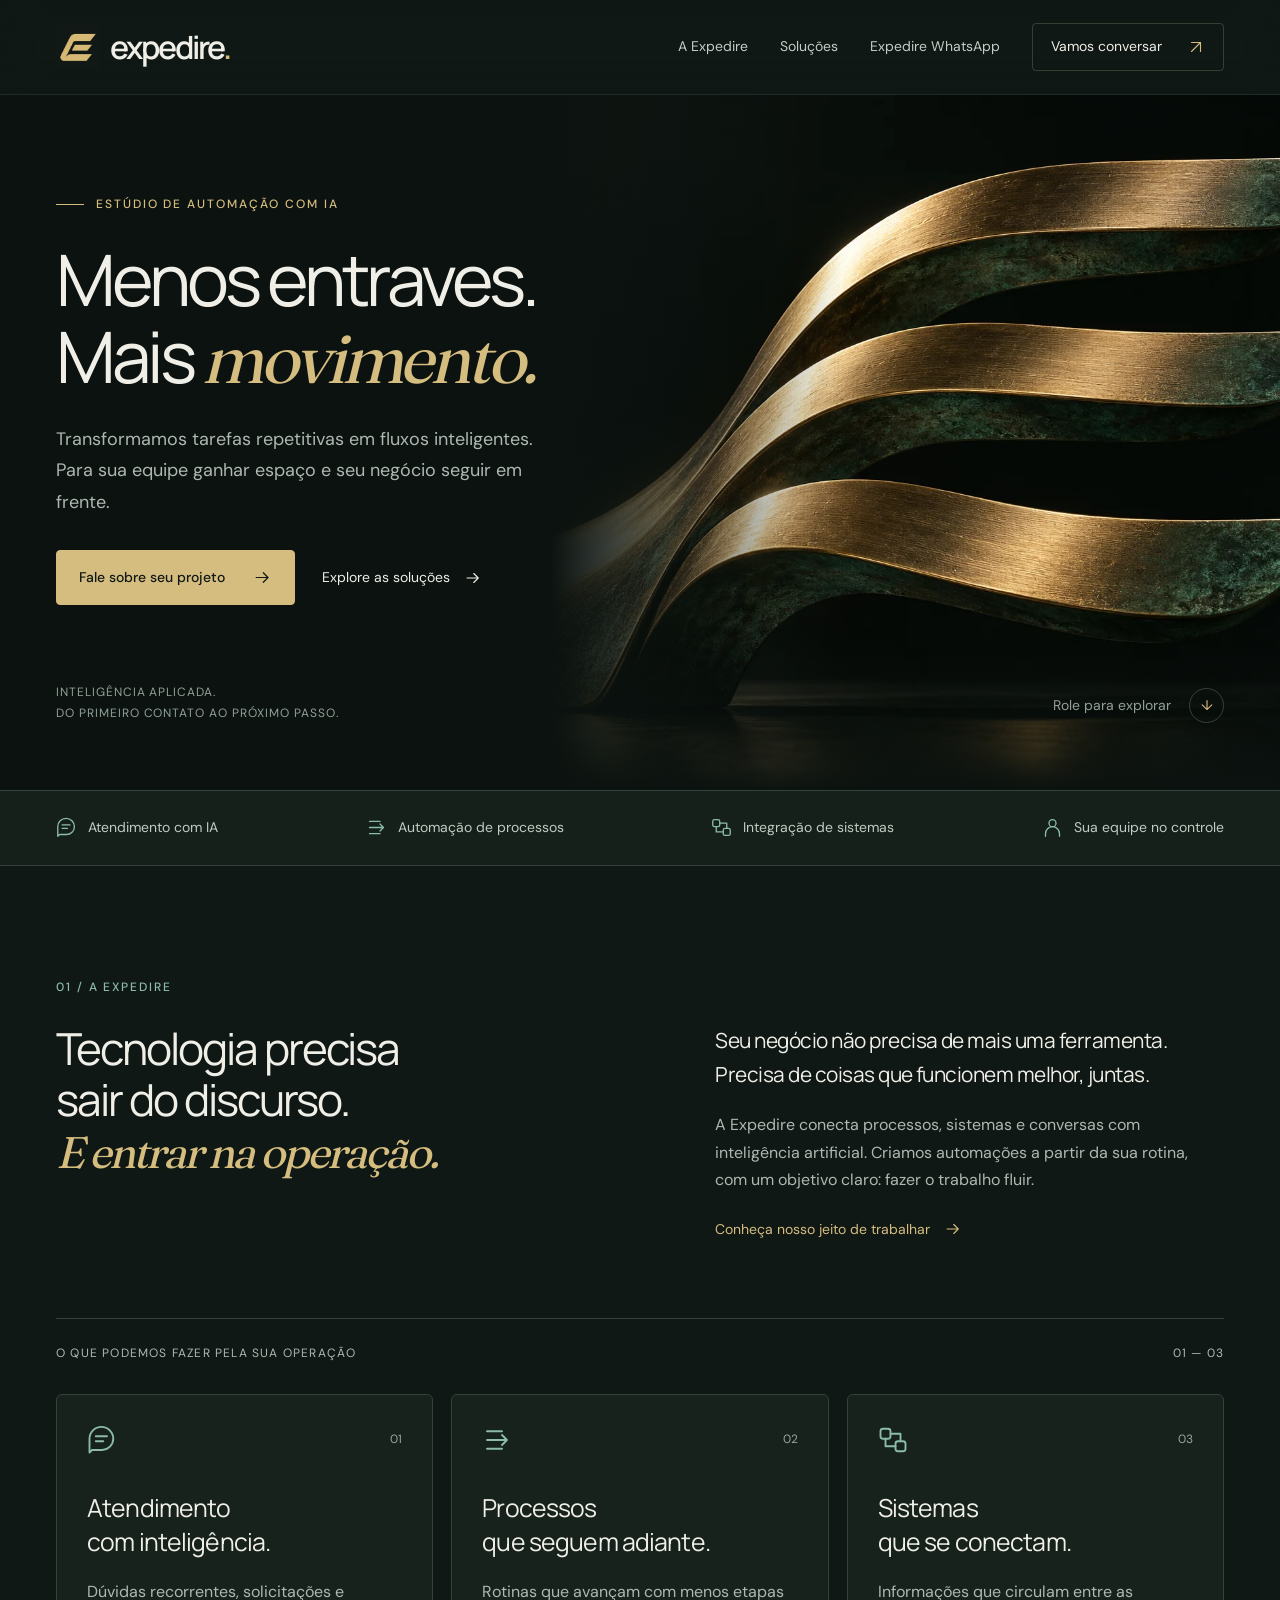
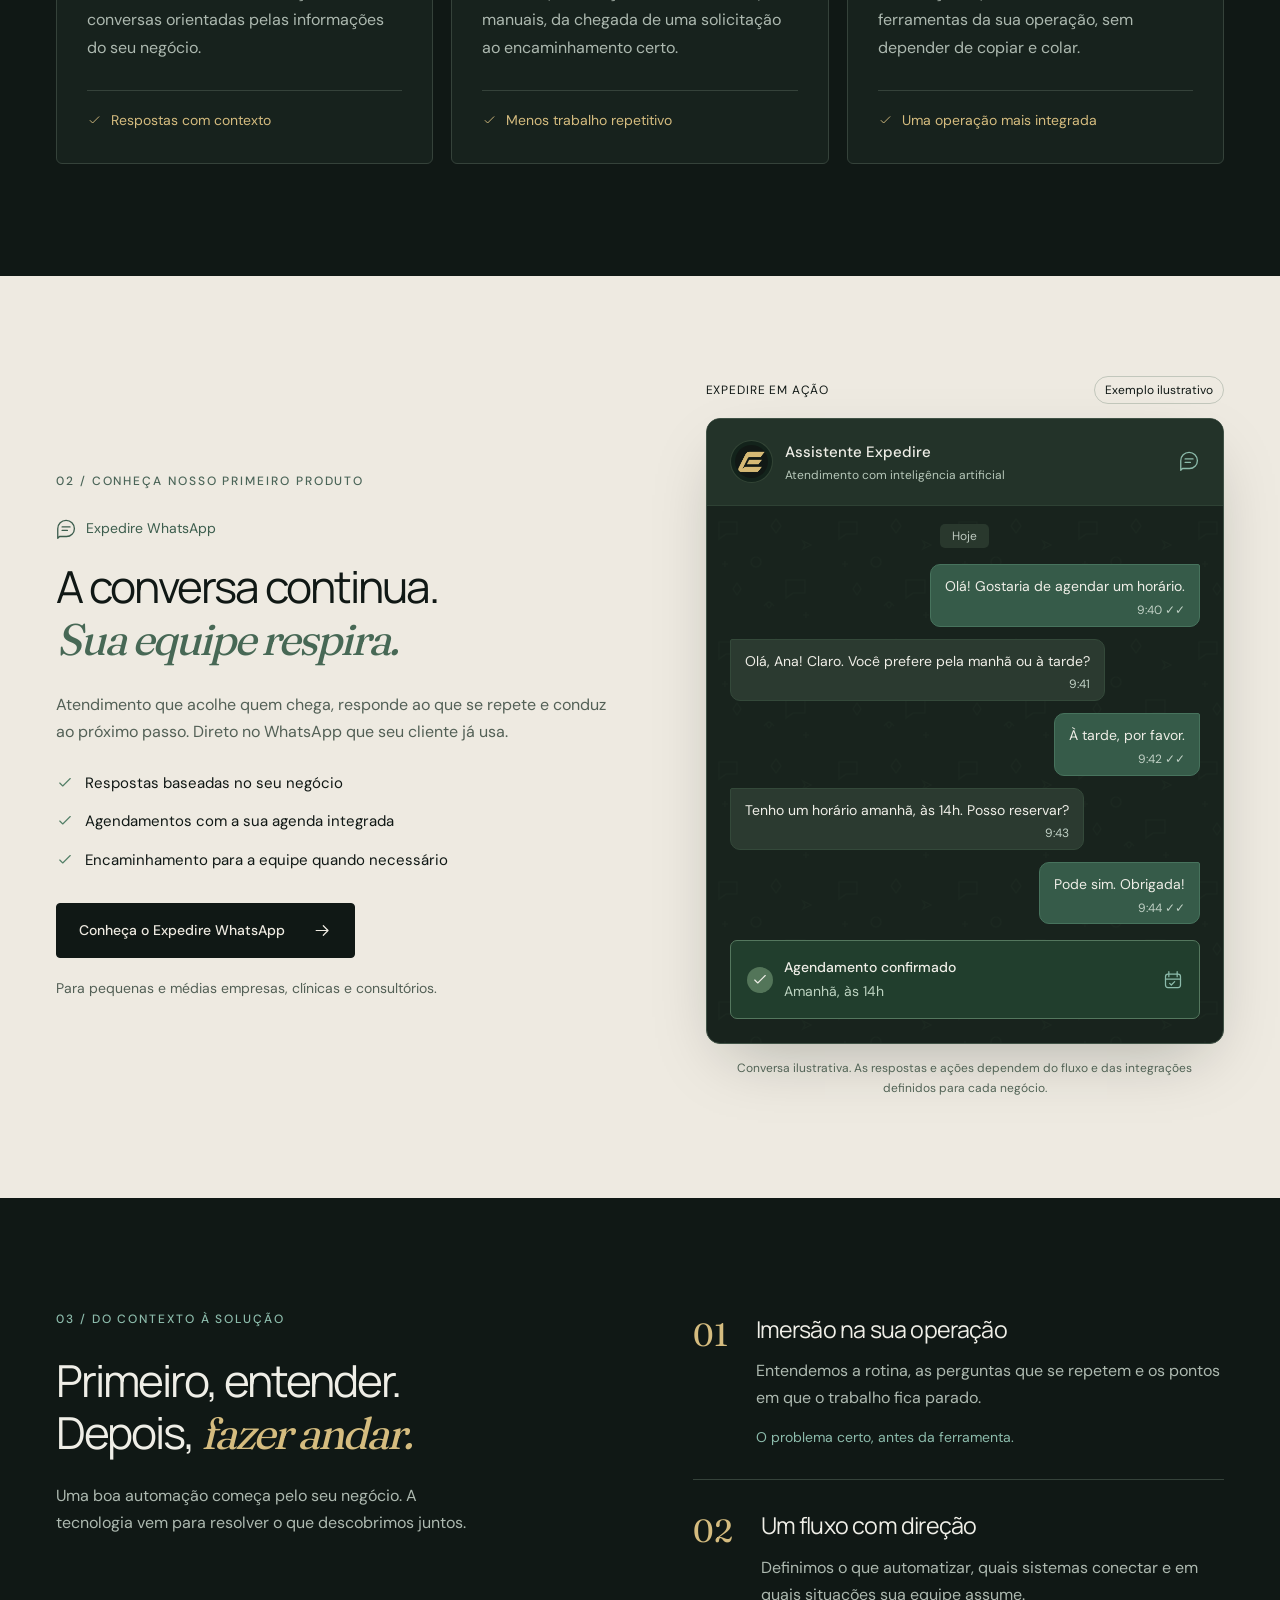
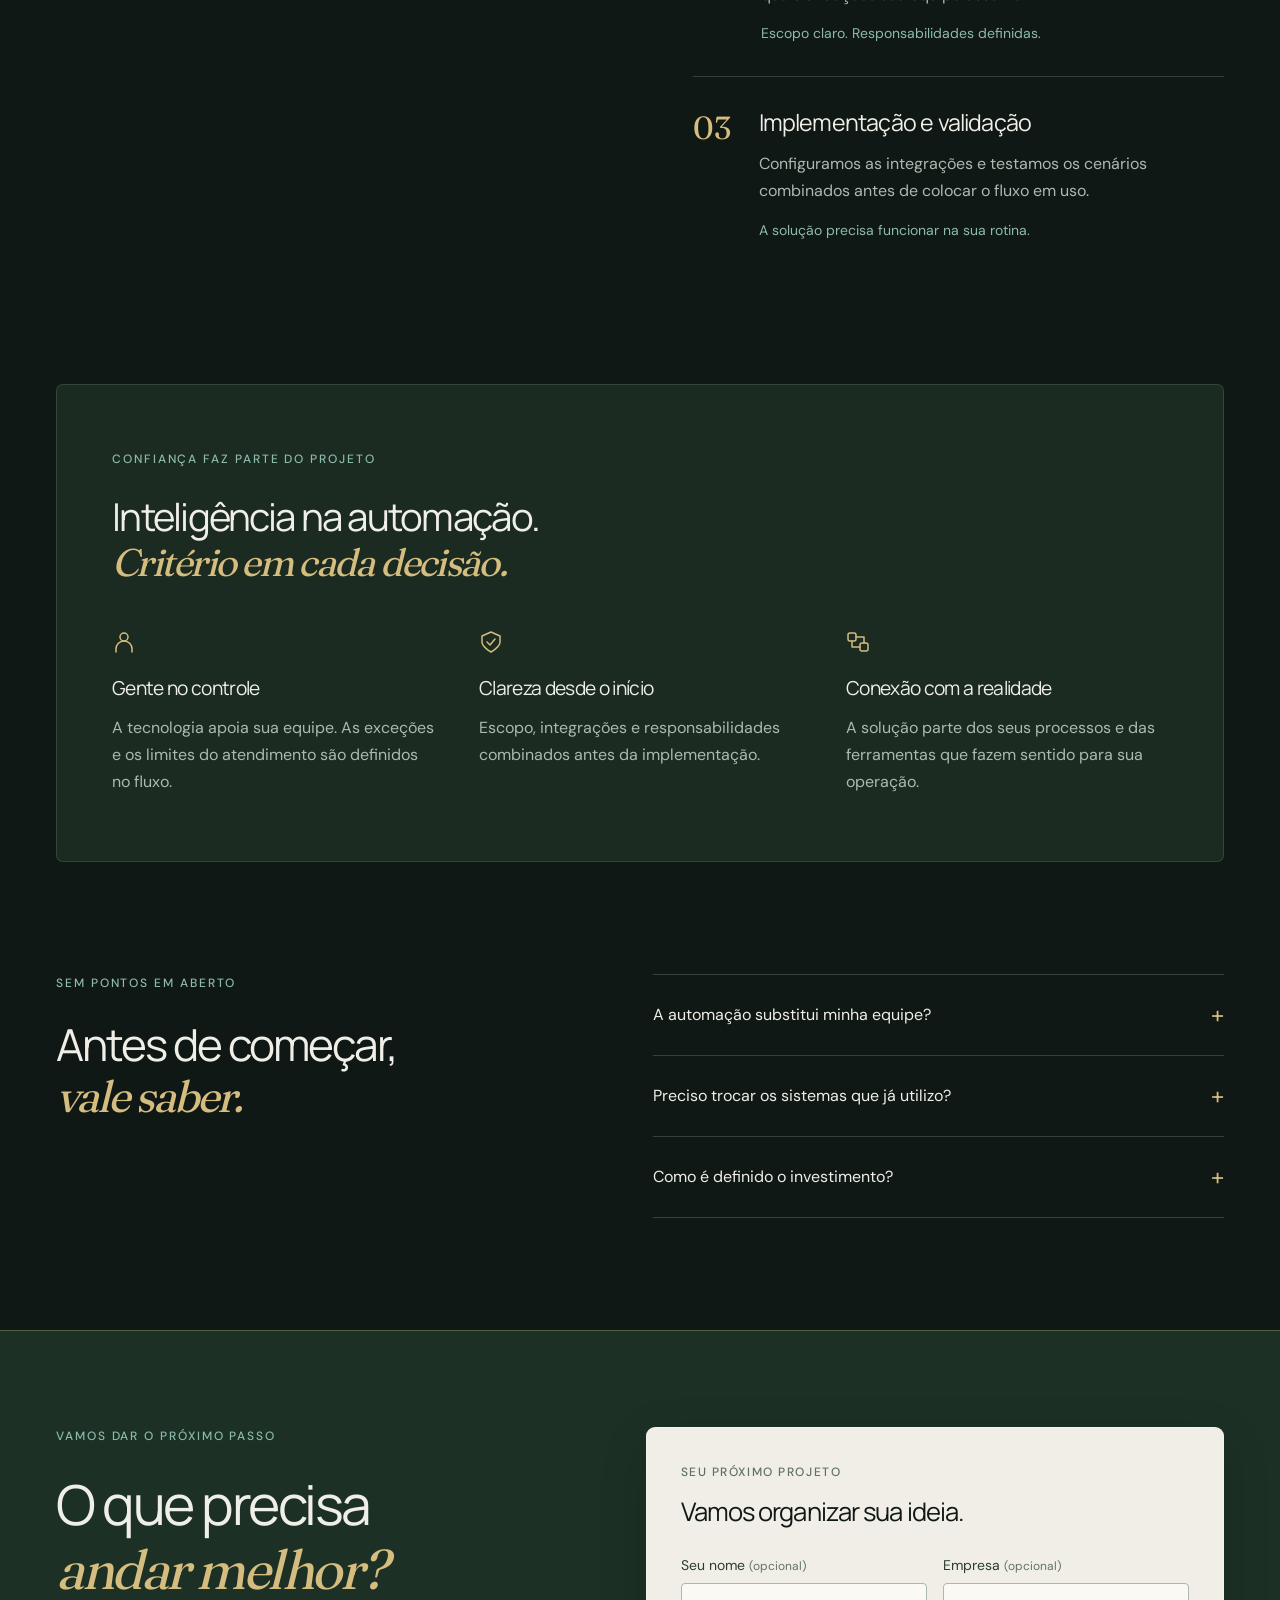
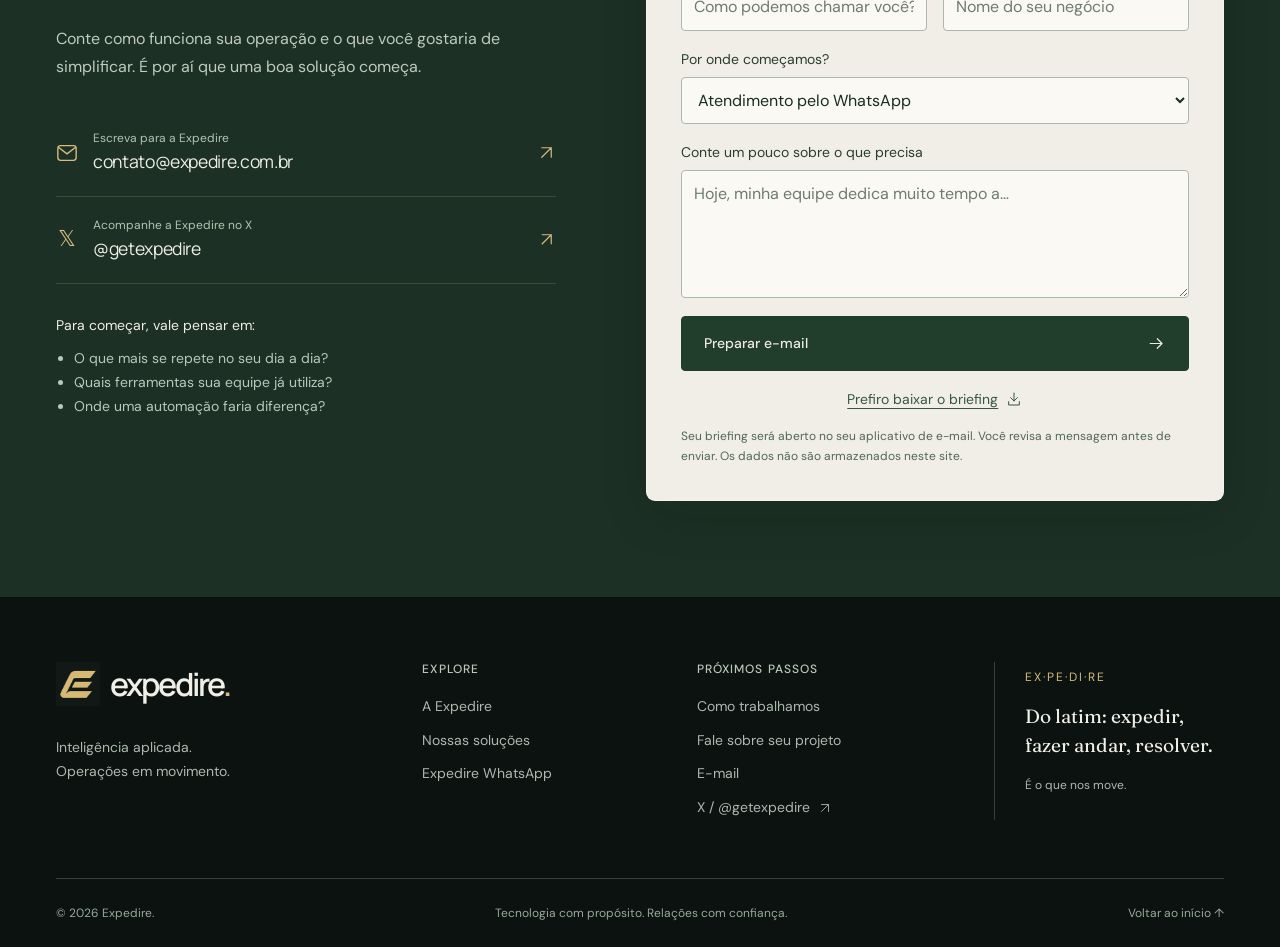
==== commit c4e910f3: "Redesign Expedire with premium branding and real contact channels" ====
--- a/index.html
+++ b/index.html
@@ -1,13 +1,54 @@
-<!doctype html><html lang="pt-BR"><head><meta charset="utf-8"><meta name="viewport" content="width=device-width, initial-scale=1"><meta name="theme-color" content="#11130f"><title>Expedire — Automação com IA para fazer seu negócio andar</title><meta name="description" content="Automação com IA para conectar atendimento, processos e sistemas. Conheça a Expedire e nossa solução para WhatsApp."><link rel="canonical" href="https://expedire.com.br/"><meta property="og:type" content="website"><meta property="og:locale" content="pt_BR"><meta property="og:title" content="Expedire — Automação com IA para fazer seu negócio andar"><meta property="og:description" content="Automação com IA para conectar atendimento, processos e sistemas. Conheça a Expedire e nossa solução para WhatsApp."><meta property="og:url" content="https://expedire.com.br/"><link rel="icon" href="assets/favicon.svg" type="image/svg+xml"><link rel="preload" href="assets/fonts/fraunces-variable.ttf" as="font" type="font/ttf" crossorigin><link rel="stylesheet" href="style.css"><script src="script.js" defer></script></head><body><a class="skip" href="#conteudo">Pular para o conteúdo</a><header class="site-header"><div class="wrap header-inner"><a class="logo" href="index.html" aria-label="Expedire — início"><svg class="brand-symbol" viewBox="0 0 48 48" fill="none" aria-hidden="true"><path d="M31 8H17L5 24l12 16h14l-5-7h-5l-7-9 7-9h5Z" fill="currentColor"/><path d="M23 20h11l-5-7h8l8 11-8 11h-8l5-7H19Z" fill="currentColor"/></svg><span class="brand-wordmark">expedire</span></a><button class="menu-toggle" aria-expanded="false" aria-controls="navegacao" type="button">Menu</button><nav class="nav" id="navegacao" aria-label="Navegação principal"><a href="index.html#expedire">A Expedire</a><a href="index.html#solucoes">Soluções</a><a href="whatsapp.html" >WhatsApp</a><a class="nav-contact" href="#contato">Vamos conversar <span aria-hidden="true">↗</span></a></nav></div></header><main id="conteudo"><section class="wrap hero landing-hero"><div class="hero-copy"><h1>Seu negócio.<br>Menos entraves.<br><em>Mais movimento.</em></h1><p>Automação com inteligência artificial para resolver o que se repete e liberar sua equipe para o que importa.</p><div class="actions"><a class="button" href="#solucoes">Explore as soluções <svg viewBox="0 0 24 24" fill="none" stroke="currentColor" stroke-width="1.5" aria-hidden="true"><path d="M5 12h14M13 6l6 6-6 6"/></svg></a><a class="text-link" href="#contato">Fale sobre seu projeto <svg viewBox="0 0 24 24" fill="none" stroke="currentColor" stroke-width="1.5" aria-hidden="true"><path d="M5 12h14M13 6l6 6-6 6"/></svg></a></div><p class="hero-note"><span class="dot"></span>Processos reais. Tecnologia aplicada.</p></div><figure class="hero-figure conversation-demo" aria-label="Demonstração de atendimento pelo WhatsApp">
-<div class="demo-heading"><span>WhatsApp, com Expedire</span><span class="demo-label">DEMONSTRAÇÃO</span></div>
-<div class="chat floating-chat">
-<div class="chat-body">
-<div class="reply-stage customer-stage"><div class="typing-indicator" aria-hidden="true"><span></span><span></span><span></span></div><div class="bubble customer"><span class="bubble-author"><span class="sender-avatar" aria-hidden="true">A</span>Ana</span>Olá! Sou a Ana. Gostaria de agendar um horário.<time>09:41 <svg class="read-receipt" viewBox="0 0 20 12" fill="none" stroke="currentColor" stroke-width="1.4" role="img" aria-label="Lida"><path d="m1 6 4 4 8-8M9 8l2 2 8-8"/></svg></time></div></div>
-<div class="reply-stage"><div class="typing-indicator" aria-hidden="true"><span></span><span></span><span></span></div><div class="bubble"><span class="bubble-author"><span class="sender-avatar" aria-hidden="true">E</span>Expedire <small>Assistente virtual</small></span>Olá, Ana! Claro. Você prefere pela manhã ou à tarde?<time>09:41</time></div></div>
-<div class="reply-stage customer-stage"><div class="typing-indicator" aria-hidden="true"><span></span><span></span><span></span></div><div class="bubble customer">À tarde, por favor.<time>09:42 <svg class="read-receipt" viewBox="0 0 20 12" fill="none" stroke="currentColor" stroke-width="1.4" role="img" aria-label="Lida"><path d="m1 6 4 4 8-8M9 8l2 2 8-8"/></svg></time></div></div>
-<div class="reply-stage"><div class="typing-indicator" aria-hidden="true"><span></span><span></span><span></span></div><div class="bubble">Temos um horário amanhã, às 14h. Posso reservar para você?<time>09:42</time></div></div>
-<div class="reply-stage customer-stage"><div class="typing-indicator" aria-hidden="true"><span></span><span></span><span></span></div><div class="bubble customer">Pode sim. Obrigada!<time>09:42 <svg class="read-receipt" viewBox="0 0 20 12" fill="none" stroke="currentColor" stroke-width="1.4" role="img" aria-label="Lida"><path d="m1 6 4 4 8-8M9 8l2 2 8-8"/></svg></time></div></div>
-<div class="reply-stage"><div class="typing-indicator" aria-hidden="true"><span></span><span></span><span></span></div><div class="bubble">Pronto, Ana! Reservei o horário para você.<time>09:43</time></div></div>
-<div class="reply-stage"><div class="bubble appointment"><div class="appointment-title"><svg viewBox="0 0 24 24" fill="none" stroke="currentColor" stroke-width="1.8" aria-hidden="true"><path d="M5 12l4 4L19 6"/></svg>Agendamento confirmado</div><p>Amanhã, às 14h</p><span>Tudo certo, Ana. Até lá!</span><time>09:43</time></div></div>
-</div></div>
-<figcaption>Conversa ilustrativa. O fluxo é definido para cada negócio.</figcaption></figure></section><div class="wrap capabilities"><span><svg viewBox="0 0 24 24" fill="none" stroke="currentColor" stroke-width="1.7" stroke-linecap="square" stroke-linejoin="miter" aria-hidden="true"><path d="M3 4h18v12H9l-6 4V4Z"/><path d="M7 8h10M7 12h6"/></svg>Atendimento inteligente</span><span><svg viewBox="0 0 24 24" fill="none" stroke="currentColor" stroke-width="1.7" stroke-linecap="square" stroke-linejoin="miter" aria-hidden="true"><path d="M3 5h17M3 12h14M3 19h17M13 7l6 5-6 5"/></svg>Automação de processos</span><span><svg viewBox="0 0 24 24" fill="none" stroke="currentColor" stroke-width="1.7" stroke-linecap="square" stroke-linejoin="miter" aria-hidden="true"><path d="M2 4h8v8H2zM14 12h8v8h-8zM10 8h8v4M6 12v4h8"/></svg>Integração de sistemas</span><span><svg viewBox="0 0 24 24" fill="none" stroke="currentColor" stroke-width="1.7" stroke-linecap="square" stroke-linejoin="miter" aria-hidden="true"><circle cx="12" cy="7" r="4"/><path d="M4 22v-3a8 8 0 0 1 16 0v3"/></svg>Feito para sua operação</span></div><section class="wrap section" id="solucoes"><div class="section-head" id="expedire"><h2>Inteligência que sai<br>do discurso.<br>Entra na operação.</h2><p>A Expedire é um estúdio de automação com IA. Conectamos processos, ferramentas e conversas para fazer o trabalho fluir — do primeiro contato às tarefas que vêm depois.</p></div><div class="service-list"><article class="service"><svg viewBox="0 0 24 24" fill="none" stroke="currentColor" stroke-width="1.7" stroke-linecap="square" stroke-linejoin="miter" aria-hidden="true"><path d="M3 4h18v12H9l-6 4V4Z"/><path d="M7 8h10M7 12h6"/></svg><h3>Atendimento com IA</h3><p>Respostas para dúvidas recorrentes e conversas orientadas pelas informações do seu negócio.</p></article><article class="service"><svg viewBox="0 0 24 24" fill="none" stroke="currentColor" stroke-width="1.7" stroke-linecap="square" stroke-linejoin="miter" aria-hidden="true"><path d="M3 5h17M3 12h14M3 19h17M13 7l6 5-6 5"/></svg><h3>Processos automatizados</h3><p>Rotinas que avançam com menos etapas manuais, do recebimento de uma solicitação ao encaminhamento certo.</p></article><article class="service"><svg viewBox="0 0 24 24" fill="none" stroke="currentColor" stroke-width="1.7" stroke-linecap="square" stroke-linejoin="miter" aria-hidden="true"><path d="M2 4h8v8H2zM14 12h8v8h-8zM10 8h8v4M6 12v4h8"/></svg><h3>Sistemas conectados</h3><p>Integrações que fazem as informações circular entre as ferramentas que sua operação já utiliza.</p></article></div></section><section class="product-section"><div class="wrap product-grid"><div><div class="product-name"><svg viewBox="0 0 24 24" fill="none" stroke="currentColor" stroke-width="1.7" stroke-linecap="square" stroke-linejoin="miter" aria-hidden="true"><path d="M3 4h18v12H9l-6 4V4Z"/><path d="M7 8h10M7 12h6"/></svg>Expedire WhatsApp <span>Nosso primeiro produto</span></div><h2>A conversa continua.<br>Sua equipe respira.</h2><p>Atenda, responda e agende pelo WhatsApp automaticamente. Uma solução para empresas e clínicas que têm muita conversa para cuidar.</p><a class="button" href="whatsapp.html">Conheça o Expedire WhatsApp <svg viewBox="0 0 24 24" fill="none" stroke="currentColor" stroke-width="1.5" aria-hidden="true"><path d="M5 12h14M13 6l6 6-6 6"/></svg></a></div><div class="product-preview"><div class="preview-title"><span>Do primeiro “olá” ao próximo passo</span><svg viewBox="0 0 24 24" fill="none" stroke="currentColor" stroke-width="1.7" stroke-linecap="square" stroke-linejoin="miter" aria-hidden="true"><path d="M3 5h17M3 12h14M3 19h17M13 7l6 5-6 5"/></svg></div><div class="preview-line"><svg viewBox="0 0 24 24" fill="none" stroke="currentColor" stroke-width="1.7" stroke-linecap="square" stroke-linejoin="miter" aria-hidden="true"><path d="M3 4h18v12H9l-6 4V4Z"/><path d="M7 8h10M7 12h6"/></svg>Recebe a mensagem<small>CONTATO</small></div><div class="preview-line"><svg viewBox="0 0 24 24" fill="none" stroke="currentColor" stroke-width="1.7" stroke-linecap="square" stroke-linejoin="miter" aria-hidden="true"><path d="m5 12 4 4 10-11"/></svg>Responde com contexto<small>RESPOSTA</small></div><div class="preview-line"><svg viewBox="0 0 24 24" fill="none" stroke="currentColor" stroke-width="1.7" stroke-linecap="square" stroke-linejoin="miter" aria-hidden="true"><rect x="3" y="5" width="18" height="16" rx="2"/><path d="M7 2v6M17 2v6M3 11h18m-13 5 3 3 5-5"/></svg>Organiza o agendamento<small>AÇÃO</small></div></div></div></section><section class="wrap section method" id="como-funciona"><div class="method-copy"><h2>Primeiro, entender.<br>Depois, fazer andar.</h2><p>Tecnologia faz sentido quando resolve um problema concreto. É por ele que começamos.</p></div><ol class="steps"><li><div><h3>Entendemos sua operação</h3><p>Mapeamos o atendimento, as tarefas recorrentes e os pontos que precisam de atenção.</p></div></li><li><div><h3>Desenhamos o fluxo</h3><p>Definimos o que automatizar, quais sistemas conectar e quando sua equipe assume.</p></div></li><li><div><h3>Implementamos e validamos</h3><p>Configuramos a automação e testamos os cenários definidos antes de colocar o fluxo em uso.</p></div></li></ol></section><section class="wrap contact" id="contato" aria-labelledby="contato-titulo"><div><h2 id="contato-titulo">O próximo passo<br>é <em>uma conversa.</em></h2><p>O que precisa andar melhor na sua empresa? Vamos começar por aí.</p></div><div class="contact-box"><div class="contact-live" hidden><p>Conte um pouco sobre sua operação e o que você quer automatizar.</p><a class="button" data-contact-link href="#contato">Conversar com a Expedire <svg viewBox="0 0 24 24" fill="none" stroke="currentColor" stroke-width="1.5" aria-hidden="true"><path d="M5 12h14M13 6l6 6-6 6"/></svg></a></div><div class="contact-pending"><p>Comece organizando sua ideia.</p><form class="contact-form"><label for="briefing">O que você gostaria de automatizar?</label><textarea disabled id="briefing" required maxlength="3000" placeholder="Hoje, minha equipe perde tempo com…"></textarea><button disabled class="button" type="submit">Salvar meu resumo <svg viewBox="0 0 24 24" fill="none" stroke="currentColor" stroke-width="1.5" aria-hidden="true"><path d="M5 12h14M13 6l6 6-6 6"/></svg></button><p class="form-status" role="status" aria-live="polite"></p></form><noscript><p>Ative o JavaScript para preparar e salvar seu resumo neste dispositivo.</p></noscript><small>O resumo é salvo no seu dispositivo. Nenhuma informação é enviada.</small></div></div></section></main><footer class="site-footer"><div class="wrap"><div class="footer-inner"><a class="logo logo--light" href="index.html" aria-label="Expedire — início"><svg class="brand-symbol" viewBox="0 0 48 48" fill="none" aria-hidden="true"><path d="M31 8H17L5 24l12 16h14l-5-7h-5l-7-9 7-9h5Z" fill="currentColor"/><path d="M23 20h11l-5-7h8l8 11-8 11h-8l5-7H19Z" fill="currentColor"/></svg><span class="brand-wordmark">expedire</span></a><p>Automação com inteligência. Operações em movimento.</p><a href="whatsapp.html">Conheça o Expedire WhatsApp ↗</a></div><div class="etymology"><em>expedire</em> / do latim / expedir, fazer andar, resolver.</div></div></footer></body></html>+<!doctype html>
+<html lang="pt-BR">
+<head>
+  <meta charset="utf-8"><meta name="viewport" content="width=device-width, initial-scale=1">
+  <meta name="theme-color" content="#101815"><title>Expedire — Inteligência que faz seu negócio avançar</title>
+  <meta name="description" content="Automação com inteligência artificial para conectar atendimento, processos e sistemas. Conheça a Expedire e faça sua operação avançar."><link rel="canonical" href="https://expedire.com.br/">
+  <meta property="og:type" content="website"><meta property="og:locale" content="pt_BR">
+  <meta property="og:title" content="Expedire — Inteligência que faz seu negócio avançar"><meta property="og:description" content="Automação com inteligência artificial para conectar atendimento, processos e sistemas. Conheça a Expedire e faça sua operação avançar.">
+  <meta property="og:url" content="https://expedire.com.br/">
+  <link rel="icon" href="assets/brand/expedire-mark-128.png" type="image/png">
+  <link rel="preload" href="assets/fonts/manrope-400.ttf" as="font" type="font/ttf" crossorigin>
+  <link rel="stylesheet" href="style.css"><script src="contact-config.js" defer></script><script src="script.js" defer></script>
+</head>
+<body>
+<a class="skip" href="#conteudo">Pular para o conteúdo</a>
+<header class="site-header"><div class="wrap header-inner">
+<a class="logo" href="index.html" aria-label="Expedire — início"><img src="assets/brand/expedire-mark-128.png" width="42" height="42" alt=""><span>expedire<span class="brand-period">.</span></span></a>
+<button class="menu-toggle" aria-expanded="false" aria-controls="navegacao" type="button"><span>Menu</span><span class="menu-lines" aria-hidden="true"></span></button>
+<nav id="navegacao" class="nav" aria-label="Navegação principal">
+<a href="index.html#expedire">A Expedire</a><a href="index.html#solucoes">Soluções</a>
+<a href="whatsapp.html" >Expedire WhatsApp</a>
+<a class="nav-contact" href="#contato">Vamos conversar <svg viewBox="0 0 24 24" fill="none" stroke="currentColor" stroke-width="1.5" stroke-linecap="round" stroke-linejoin="round" aria-hidden="true"><path d="M6 18 18 6M6 6h12v12"/></svg></a>
+</nav></div></header><main id="conteudo">
+<section class="hero landing-hero"><div class="hero-art" aria-hidden="true"><img src="assets/brand/expedire-sculpture.webp" alt="" fetchpriority="high" width="1536" height="1024"></div><div class="wrap hero-content"><div class="hero-copy"><p class="eyebrow"><span class="eyebrow-line"></span>Estúdio de automação com IA</p><h1>Menos entraves.<br>Mais <em>movimento.</em></h1><p class="hero-description">Transformamos tarefas repetitivas em fluxos inteligentes. Para sua equipe ganhar espaço e seu negócio seguir em frente.</p><div class="actions"><a class="button " href="#contato">Fale sobre seu projeto<svg viewBox="0 0 24 24" fill="none" stroke="currentColor" stroke-width="1.5" stroke-linecap="round" stroke-linejoin="round" aria-hidden="true"><path d="M4 12h15m-6-6 6 6-6 6"/></svg></a><a class="text-link" href="#solucoes">Explore as soluções <svg viewBox="0 0 24 24" fill="none" stroke="currentColor" stroke-width="1.5" stroke-linecap="round" stroke-linejoin="round" aria-hidden="true"><path d="M4 12h15m-6-6 6 6-6 6"/></svg></a></div></div><div class="hero-footnote"><span>INTELIGÊNCIA APLICADA.<br>DO PRIMEIRO CONTATO AO PRÓXIMO PASSO.</span><a href="#expedire" aria-label="Conheça a Expedire">Role para explorar <span aria-hidden="true">↓</span></a></div></div></section>
+<div class="capability-strip"><div class="wrap capabilities"><span><svg viewBox="0 0 24 24" fill="none" stroke="currentColor" stroke-width="1.5" stroke-linecap="round" stroke-linejoin="round" aria-hidden="true"><path d="M21 11a9 9 0 0 1-9 9H4l-2 2V11a9 9 0 0 1 19 0Z"/><path d="M7 9h9M7 13h6"/></svg>Atendimento com IA</span><span><svg viewBox="0 0 24 24" fill="none" stroke="currentColor" stroke-width="1.5" stroke-linecap="round" stroke-linejoin="round" aria-hidden="true"><path d="M4 5h12M4 12h16M4 19h12m0-11 4 4-4 4"/></svg>Automação de processos</span><span><svg viewBox="0 0 24 24" fill="none" stroke="currentColor" stroke-width="1.5" stroke-linecap="round" stroke-linejoin="round" aria-hidden="true"><rect x="2" y="3" width="8" height="8" rx="2"/><rect x="14" y="13" width="8" height="8" rx="2"/><path d="M10 7h8v6M6 11v6h8"/></svg>Integração de sistemas</span><span><svg viewBox="0 0 24 24" fill="none" stroke="currentColor" stroke-width="1.5" stroke-linecap="round" stroke-linejoin="round" aria-hidden="true"><circle cx="12" cy="7" r="4"/><path d="M4 22v-3a8 8 0 0 1 16 0v3"/></svg>Sua equipe no controle</span></div></div>
+<section class="wrap section about" id="expedire" aria-labelledby="expedire-titulo"><p class="eyebrow">01 / A Expedire</p><div class="about-grid"><h2 id="expedire-titulo">Tecnologia precisa<br>sair do discurso.<br><em>E entrar na operação.</em></h2><div class="about-copy"><p class="lead">Seu negócio não precisa de mais uma ferramenta. Precisa de coisas que funcionem melhor, juntas.</p><p>A Expedire conecta processos, sistemas e conversas com inteligência artificial. Criamos automações a partir da sua rotina, com um objetivo claro: fazer o trabalho fluir.</p><a class="text-link" href="#como-funciona">Conheça nosso jeito de trabalhar <svg viewBox="0 0 24 24" fill="none" stroke="currentColor" stroke-width="1.5" stroke-linecap="round" stroke-linejoin="round" aria-hidden="true"><path d="M4 12h15m-6-6 6 6-6 6"/></svg></a></div></div>
+<div class="section-divider" id="solucoes"><span>O QUE PODEMOS FAZER PELA SUA OPERAÇÃO</span><span>01 — 03</span></div><div class="service-grid"><article class="service"><div class="service-top"><svg viewBox="0 0 24 24" fill="none" stroke="currentColor" stroke-width="1.5" stroke-linecap="round" stroke-linejoin="round" aria-hidden="true"><path d="M21 11a9 9 0 0 1-9 9H4l-2 2V11a9 9 0 0 1 19 0Z"/><path d="M7 9h9M7 13h6"/></svg><span>01</span></div><h3>Atendimento<br>com inteligência.</h3><p>Dúvidas recorrentes, solicitações e conversas orientadas pelas informações do seu negócio.</p><span class="service-outcome"><svg viewBox="0 0 24 24" fill="none" stroke="currentColor" stroke-width="1.5" stroke-linecap="round" stroke-linejoin="round" aria-hidden="true"><path d="m5 12 4 4L19 6"/></svg>Respostas com contexto</span></article><article class="service"><div class="service-top"><svg viewBox="0 0 24 24" fill="none" stroke="currentColor" stroke-width="1.5" stroke-linecap="round" stroke-linejoin="round" aria-hidden="true"><path d="M4 5h12M4 12h16M4 19h12m0-11 4 4-4 4"/></svg><span>02</span></div><h3>Processos<br>que seguem adiante.</h3><p>Rotinas que avançam com menos etapas manuais, da chegada de uma solicitação ao encaminhamento certo.</p><span class="service-outcome"><svg viewBox="0 0 24 24" fill="none" stroke="currentColor" stroke-width="1.5" stroke-linecap="round" stroke-linejoin="round" aria-hidden="true"><path d="m5 12 4 4L19 6"/></svg>Menos trabalho repetitivo</span></article><article class="service"><div class="service-top"><svg viewBox="0 0 24 24" fill="none" stroke="currentColor" stroke-width="1.5" stroke-linecap="round" stroke-linejoin="round" aria-hidden="true"><rect x="2" y="3" width="8" height="8" rx="2"/><rect x="14" y="13" width="8" height="8" rx="2"/><path d="M10 7h8v6M6 11v6h8"/></svg><span>03</span></div><h3>Sistemas<br>que se conectam.</h3><p>Informações que circulam entre as ferramentas da sua operação, sem depender de copiar e colar.</p><span class="service-outcome"><svg viewBox="0 0 24 24" fill="none" stroke="currentColor" stroke-width="1.5" stroke-linecap="round" stroke-linejoin="round" aria-hidden="true"><path d="m5 12 4 4L19 6"/></svg>Uma operação mais integrada</span></article></div></section>
+<section class="product-section" aria-labelledby="produto-titulo"><div class="wrap product-grid"><div class="product-copy"><p class="eyebrow">02 / Conheça nosso primeiro produto</p><div class="product-tag"><svg viewBox="0 0 24 24" fill="none" stroke="currentColor" stroke-width="1.5" stroke-linecap="round" stroke-linejoin="round" aria-hidden="true"><path d="M21 11a9 9 0 0 1-9 9H4l-2 2V11a9 9 0 0 1 19 0Z"/><path d="M7 9h9M7 13h6"/></svg>Expedire WhatsApp</div><h2 id="produto-titulo">A conversa continua.<br><em>Sua equipe respira.</em></h2><p>Atendimento que acolhe quem chega, responde ao que se repete e conduz ao próximo passo. Direto no WhatsApp que seu cliente já usa.</p><ul class="check-list"><li><svg viewBox="0 0 24 24" fill="none" stroke="currentColor" stroke-width="1.5" stroke-linecap="round" stroke-linejoin="round" aria-hidden="true"><path d="m5 12 4 4L19 6"/></svg>Respostas baseadas no seu negócio</li><li><svg viewBox="0 0 24 24" fill="none" stroke="currentColor" stroke-width="1.5" stroke-linecap="round" stroke-linejoin="round" aria-hidden="true"><path d="m5 12 4 4L19 6"/></svg>Agendamentos com a sua agenda integrada</li><li><svg viewBox="0 0 24 24" fill="none" stroke="currentColor" stroke-width="1.5" stroke-linecap="round" stroke-linejoin="round" aria-hidden="true"><path d="m5 12 4 4L19 6"/></svg>Encaminhamento para a equipe quando necessário</li></ul><a class="button " href="whatsapp.html">Conheça o Expedire WhatsApp<svg viewBox="0 0 24 24" fill="none" stroke="currentColor" stroke-width="1.5" stroke-linecap="round" stroke-linejoin="round" aria-hidden="true"><path d="M4 12h15m-6-6 6 6-6 6"/></svg></a><p class="product-small">Para pequenas e médias empresas, clínicas e consultórios.</p></div><figure class="conversation-demo"><div class="demo-toolbar"><span>EXPEDIRE EM AÇÃO</span><span class="demo-label">Exemplo ilustrativo</span></div><div class="chat"><div class="chat-header"><img src="assets/brand/expedire-mark-128.png" width="40" height="40" alt=""><div><strong>Assistente Expedire</strong><span>Atendimento com inteligência artificial</span></div><svg viewBox="0 0 24 24" fill="none" stroke="currentColor" stroke-width="1.5" stroke-linecap="round" stroke-linejoin="round" aria-hidden="true"><path d="M21 11a9 9 0 0 1-9 9H4l-2 2V11a9 9 0 0 1 19 0Z"/><path d="M7 9h9M7 13h6"/></svg></div><div class="chat-body"><span class="chat-day">Hoje</span><div class="bubble customer"><p>Olá! Gostaria de agendar um horário.</p><span class="chat-time">9:40 ✓✓</span></div><div class="bubble assistant"><p>Olá, Ana! Claro. Você prefere pela manhã ou à tarde?</p><span class="chat-time">9:41 </span></div><div class="bubble customer"><p>À tarde, por favor.</p><span class="chat-time">9:42 ✓✓</span></div><div class="bubble assistant"><p>Tenho um horário amanhã, às 14h. Posso reservar?</p><span class="chat-time">9:43 </span></div><div class="bubble customer"><p>Pode sim. Obrigada!</p><span class="chat-time">9:44 ✓✓</span></div><div class="appointment"><svg viewBox="0 0 24 24" fill="none" stroke="currentColor" stroke-width="1.5" stroke-linecap="round" stroke-linejoin="round" aria-hidden="true"><path d="m5 12 4 4L19 6"/></svg><div><strong>Agendamento confirmado</strong><span>Amanhã, às 14h</span></div><svg viewBox="0 0 24 24" fill="none" stroke="currentColor" stroke-width="1.5" stroke-linecap="round" stroke-linejoin="round" aria-hidden="true"><rect x="3" y="5" width="18" height="16" rx="3"/><path d="M7 2v6M17 2v6M3 11h18m-13 5 2 2 4-4"/></svg></div></div></div><figcaption>Conversa ilustrativa. As respostas e ações dependem do fluxo e das integrações definidos para cada negócio.</figcaption></figure></div></section>
+<section class="wrap section method" id="como-funciona" aria-labelledby="metodo-titulo">
+<div class="section-intro"><p class="eyebrow">03 / Do contexto à solução</p><h2 id="metodo-titulo">Primeiro, entender.<br>Depois, <em>fazer andar.</em></h2><p>Uma boa automação começa pelo seu negócio. A tecnologia vem para resolver o que descobrimos juntos.</p></div>
+<ol class="steps">
+<li><span class="step-number">01</span><div><h3>Imersão na sua operação</h3><p>Entendemos a rotina, as perguntas que se repetem e os pontos em que o trabalho fica parado.</p><span class="step-note">O problema certo, antes da ferramenta.</span></div></li>
+<li><span class="step-number">02</span><div><h3>Um fluxo com direção</h3><p>Definimos o que automatizar, quais sistemas conectar e em quais situações sua equipe assume.</p><span class="step-note">Escopo claro. Responsabilidades definidas.</span></div></li>
+<li><span class="step-number">03</span><div><h3>Implementação e validação</h3><p>Configuramos as integrações e testamos os cenários combinados antes de colocar o fluxo em uso.</p><span class="step-note">A solução precisa funcionar na sua rotina.</span></div></li>
+</ol></section><section class="wrap principles" aria-labelledby="principios-titulo"><div><p class="eyebrow">Confiança faz parte do projeto</p><h2 id="principios-titulo">Inteligência na automação.<br><em>Critério em cada decisão.</em></h2></div><div class="principle-grid"><article><svg viewBox="0 0 24 24" fill="none" stroke="currentColor" stroke-width="1.5" stroke-linecap="round" stroke-linejoin="round" aria-hidden="true"><circle cx="12" cy="7" r="4"/><path d="M4 22v-3a8 8 0 0 1 16 0v3"/></svg><h3>Gente no controle</h3><p>A tecnologia apoia sua equipe. As exceções e os limites do atendimento são definidos no fluxo.</p></article><article><svg viewBox="0 0 24 24" fill="none" stroke="currentColor" stroke-width="1.5" stroke-linecap="round" stroke-linejoin="round" aria-hidden="true"><path d="m12 2 9 4v6c0 5-9 10-9 10S3 17 3 12V6l9-4Z"/><path d="m8 12 3 3 5-6"/></svg><h3>Clareza desde o início</h3><p>Escopo, integrações e responsabilidades combinados antes da implementação.</p></article><article><svg viewBox="0 0 24 24" fill="none" stroke="currentColor" stroke-width="1.5" stroke-linecap="round" stroke-linejoin="round" aria-hidden="true"><rect x="2" y="3" width="8" height="8" rx="2"/><rect x="14" y="13" width="8" height="8" rx="2"/><path d="M10 7h8v6M6 11v6h8"/></svg><h3>Conexão com a realidade</h3><p>A solução parte dos seus processos e das ferramentas que fazem sentido para sua operação.</p></article></div></section><section class="wrap section faq" aria-labelledby="faq-titulo"><div class="section-intro"><p class="eyebrow">Sem pontos em aberto</p><h2 id="faq-titulo">Antes de começar,<br><em>vale saber.</em></h2></div><div class="faq-list"><details><summary>A automação substitui minha equipe?<span aria-hidden="true">+</span></summary><p>A proposta é cuidar do que se repete e encaminhar o que precisa de uma pessoa. Definimos com você quando e como o atendimento passa para a equipe.</p></details><details><summary>Preciso trocar os sistemas que já utilizo?<span aria-hidden="true">+</span></summary><p>Partimos das ferramentas que você já usa. A viabilidade de cada integração depende dos acessos e recursos disponíveis e é avaliada antes da implementação.</p></details><details><summary>Como é definido o investimento?<span aria-hidden="true">+</span></summary><p>A proposta considera os fluxos, as integrações e a complexidade da operação, além de eventuais custos das plataformas envolvidas. O escopo é combinado antes de começar.</p></details></div></section><section class="contact-section" id="contato" aria-labelledby="contato-titulo"><div class="wrap contact-grid">
+<div class="contact-copy"><p class="eyebrow">Vamos dar o próximo passo</p><h2 id="contato-titulo">O que precisa<br><em>andar melhor?</em></h2><p>Conte como funciona sua operação e o que você gostaria de simplificar. É por aí que uma boa solução começa.</p>
+<div class="contact-channels" aria-label="Canais de contato">
+<a class="contact-channel" data-channel="whatsapp" hidden><svg viewBox="0 0 24 24" fill="none" stroke="currentColor" stroke-width="1.5" stroke-linecap="round" stroke-linejoin="round" aria-hidden="true"><path d="M21 11a9 9 0 0 1-9 9H4l-2 2V11a9 9 0 0 1 19 0Z"/><path d="M7 9h9M7 13h6"/></svg><span><small>Conversa direta</small><strong>WhatsApp</strong></span><svg viewBox="0 0 24 24" fill="none" stroke="currentColor" stroke-width="1.5" stroke-linecap="round" stroke-linejoin="round" aria-hidden="true"><path d="M6 18 18 6M6 6h12v12"/></svg></a>
+<a class="contact-channel" data-channel="email" href="mailto:contato@expedire.com.br"><svg viewBox="0 0 24 24" fill="none" stroke="currentColor" stroke-width="1.5" stroke-linecap="round" stroke-linejoin="round" aria-hidden="true"><rect x="2" y="4" width="20" height="16" rx="3"/><path d="m3 6 9 7 9-7"/></svg><span><small>Escreva para a Expedire</small><strong data-email-label>contato@expedire.com.br</strong></span><svg viewBox="0 0 24 24" fill="none" stroke="currentColor" stroke-width="1.5" stroke-linecap="round" stroke-linejoin="round" aria-hidden="true"><path d="M6 18 18 6M6 6h12v12"/></svg></a>
+<a class="contact-channel" data-channel="x" href="https://x.com/getexpedire" target="_blank" rel="noopener noreferrer"><span class="x-icon" aria-hidden="true">𝕏</span><span><small>Acompanhe a Expedire no X</small><strong>@getexpedire</strong></span><svg viewBox="0 0 24 24" fill="none" stroke="currentColor" stroke-width="1.5" aria-hidden="true"><path d="M6 18 18 6M6 6h12v12"/></svg></a></div>
+<p class="contact-unavailable" data-contact-pending hidden>Os canais de contato direto serão divulgados em breve. Enquanto isso, você pode preparar e baixar seu briefing.</p>
+<div class="contact-expect"><span>Para começar, vale pensar em:</span><ul><li>O que mais se repete no seu dia a dia?</li><li>Quais ferramentas sua equipe já utiliza?</li><li>Onde uma automação faria diferença?</li></ul></div>
+</div>
+<div class="contact-panel"><span class="panel-caption">SEU PRÓXIMO PROJETO</span><h3>Vamos organizar sua ideia.</h3>
+<form class="contact-form">
+<div class="form-row"><div><label for="nome">Seu nome <span>(opcional)</span></label><input id="nome" name="nome" autocomplete="name" maxlength="100" placeholder="Como podemos chamar você?"></div><div><label for="empresa">Empresa <span>(opcional)</span></label><input id="empresa" name="empresa" autocomplete="organization" maxlength="140" placeholder="Nome do seu negócio"></div></div>
+<label for="interesse">Por onde começamos?</label><select id="interesse" name="interesse"><option>Atendimento pelo WhatsApp</option><option>Automação de processos</option><option>Integração de sistemas</option><option>Quero entender as possibilidades</option></select>
+<label for="briefing">Conte um pouco sobre o que precisa</label><textarea id="briefing" name="briefing" required maxlength="3000" rows="4" placeholder="Hoje, minha equipe dedica muito tempo a…"></textarea>
+<button class="button form-primary" type="submit" disabled><span data-submit-label>Preparar e-mail</span><svg viewBox="0 0 24 24" fill="none" stroke="currentColor" stroke-width="1.5" stroke-linecap="round" stroke-linejoin="round" aria-hidden="true"><path d="M4 12h15m-6-6 6 6-6 6"/></svg></button>
+<button class="download-secondary" type="button" data-download hidden>Prefiro baixar o briefing <svg viewBox="0 0 24 24" fill="none" stroke="currentColor" stroke-width="1.5" stroke-linecap="round" stroke-linejoin="round" aria-hidden="true"><path d="M12 3v12m-5-5 5 5 5-5M4 16v5h16v-5"/></svg></button>
+<p class="form-note" data-form-note>Seu briefing será aberto no seu aplicativo de e-mail. Você revisa a mensagem antes de enviar. Os dados não são armazenados neste site.</p>
+<p class="form-status" role="status" aria-live="polite"></p>
+<noscript><p>Para enviar seu briefing, escreva diretamente para contato@expedire.com.br. O formulário requer JavaScript.</p></noscript>
+</form></div></div></section></main><footer class="site-footer"><div class="wrap"><div class="footer-grid"><div><a class="logo" href="index.html" aria-label="Expedire — início"><img src="assets/brand/expedire-mark-128.png" width="42" height="42" alt=""><span>expedire<span class="brand-period">.</span></span></a><p>Inteligência aplicada.<br>Operações em movimento.</p></div><div><h2>Explore</h2><a href="index.html#expedire">A Expedire</a><a href="index.html#solucoes">Nossas soluções</a><a href="whatsapp.html">Expedire WhatsApp</a></div><div><h2>Próximos passos</h2><a href="index.html#como-funciona">Como trabalhamos</a><a href="#contato">Fale sobre seu projeto</a><a data-channel="email" href="mailto:contato@expedire.com.br">E-mail</a><a data-channel="x" href="https://x.com/getexpedire" target="_blank" rel="noopener noreferrer">X / @getexpedire <svg viewBox="0 0 24 24" fill="none" stroke="currentColor" stroke-width="1.5" stroke-linecap="round" stroke-linejoin="round" aria-hidden="true"><path d="M6 18 18 6M6 6h12v12"/></svg></a></div><div class="etymology"><span>EX·PE·DI·RE</span><p>Do latim: expedir,<br>fazer andar, resolver.</p><span>É o que nos move.</span></div></div><div class="footer-bottom"><span>© <span data-year>2026</span> Expedire.</span><span>Tecnologia com propósito. Relações com confiança.</span><a href="#conteudo">Voltar ao início ↑</a></div></div></footer></body></html>
--- a/style.css
+++ b/style.css
@@ -1,219 +1,36 @@
-@font-face{font-family:Manrope;src:url('assets/fonts/manrope-400.ttf') format('truetype');font-weight:400;font-display:swap}@font-face{font-family:Manrope;src:url('assets/fonts/manrope-600.ttf') format('truetype');font-weight:600;font-display:swap}@font-face{font-family:Manrope;src:url('assets/fonts/manrope-700.ttf') format('truetype');font-weight:700;font-display:swap}@font-face{font-family:'DM Sans';src:url('assets/fonts/dm-sans-400.ttf') format('truetype');font-weight:400;font-display:swap}@font-face{font-family:'DM Sans';src:url('assets/fonts/dm-sans-500.ttf') format('truetype');font-weight:500;font-display:swap}
-:root{color-scheme:dark;--black:oklch(7% .006 95);--surface:#11130f;--raised:#1a1e18;--gold:oklch(84% .19 80.46);--patina:oklch(70% .12 188);--text:#eeeade;--muted:#acae9f;--line:#34392f;--font:'DM Sans',sans-serif;--display:Manrope,sans-serif;--max:1240px}*{box-sizing:border-box}html{scroll-behavior:smooth;scroll-padding-top:100px}body{margin:0;background:var(--surface);color:var(--text);font:400 17px/1.65 var(--font);-webkit-font-smoothing:antialiased}::selection{background:var(--gold);color:var(--black)}*{scrollbar-color:var(--line) var(--surface)}a{color:inherit;text-underline-offset:5px}a,button,input,textarea{ -webkit-tap-highlight-color:transparent}a:focus-visible,button:focus-visible,input:focus-visible,textarea:focus-visible,summary:focus-visible{outline:2px solid var(--gold);outline-offset:6px}button,input,textarea{font:inherit}button,a{touch-action:manipulation}button{cursor:pointer}svg{display:block}p,h1,h2,h3{margin:0}p{max-width:68ch}h1,h2,h3{font-family:var(--display);font-weight:400;text-wrap:balance}h1{font-size:clamp(44px,5.5vw,78px);line-height:1.08;letter-spacing:-.04em}h2{font-size:clamp(32px,3.8vw,51px);line-height:1.18;letter-spacing:-.035em}h3{font-size:25px;line-height:1.3;letter-spacing:-.02em}.wrap{width:min(var(--max),calc(100% - 96px));margin-inline:auto}.skip{position:fixed;top:12px;left:12px;transform:translateY(-150%);z-index:20;background:var(--gold);color:var(--black);padding:12px}.skip:focus{transform:none}.site-header{border-bottom:1px solid var(--line);position:relative;z-index:10}.header-inner{height:100px;display:flex;align-items:center;justify-content:space-between;gap:32px}.logo{display:flex;align-items:center;gap:12px;font:600 30px var(--display);letter-spacing:-1.5px;text-decoration:none}.logo svg{width:33px;height:33px;color:var(--gold)}.nav{display:flex;align-items:center;gap:35px;font-size:14px}.nav a{text-decoration:none;color:var(--muted)}.nav a:hover,.nav a[aria-current=page]{color:var(--text)}.nav .nav-contact{color:var(--text);border:1px solid #646959;padding:10px 18px;border-radius:3px}.nav-contact span{margin-left:20px;color:var(--gold)}.menu-toggle{display:none;background:transparent;border:1px solid var(--line);color:var(--text);padding:9px 14px}.hero{padding:88px 0 64px;display:grid;grid-template-columns:1.15fr 1fr;gap:65px;align-items:center}.hero h1 em{font-style:normal;color:var(--gold)}.hero-copy>p{font-size:18px;color:var(--muted);line-height:1.7;margin-top:27px;max-width:44ch}.actions{display:flex;align-items:center;flex-wrap:wrap;gap:24px;margin-top:35px}.button{display:inline-flex;justify-content:space-between;align-items:center;gap:30px;background:var(--gold);color:var(--black);padding:15px 23px;border:1px solid var(--gold);border-radius:3px;text-decoration:none;font-weight:500;font-size:14px;transition:background .2s,transform .2s}.button:hover{background:#f8db91;transform:translateY(-2px)}.button svg,.text-link svg{width:19px;height:19px;flex-shrink:0}.text-link{display:inline-flex;align-items:center;gap:16px;text-decoration:none;font-size:14px}.text-link:hover{text-decoration:underline}.hero-note{display:flex;align-items:center;gap:9px!important;font-size:12px!important;margin-top:27px!important}.dot{display:inline-block;width:6px;height:6px;background:var(--patina);border-radius:50%;flex-shrink:0}.hero-figure{margin:0;position:relative}.hero-figure figcaption{color:var(--muted);font-size:12px;text-align:right;margin-top:8px}.capabilities{display:flex;justify-content:space-between;align-items:center;gap:24px;padding:24px 0;border-top:1px solid var(--line);border-bottom:1px solid var(--line);font-size:13px;color:var(--muted)}.capabilities span{display:flex;align-items:center;gap:10px}.capabilities svg{width:17px;height:17px;color:var(--patina)}.section{padding:108px 0}.section-head{display:grid;grid-template-columns:1fr 1fr;gap:90px;align-items:start;margin-bottom:52px}.section-head p{color:var(--muted);max-width:49ch;padding-top:7px}.service-list{display:grid;grid-template-columns:1fr 1fr 1fr;gap:40px}.service{border-top:1px solid #626851;padding-top:25px}.service svg{width:27px;height:27px;color:var(--patina);margin-bottom:30px}.service h3{font-size:23px;margin-bottom:15px}.service p{color:var(--muted);font-size:15px}.product-section{background:#dcdccd;color:#1a221c;padding:76px 0}.product-grid{display:grid;grid-template-columns:1fr 1fr;gap:100px;align-items:center}.product-grid p{color:#495247;margin-top:22px}.product-grid .button{background:#1a221c;border-color:#1a221c;color:#e5e7d8;margin-top:29px}.product-grid .button:hover{background:#303d31}.product-name{display:flex;gap:12px;align-items:center;font-size:17px;margin-bottom:28px}.product-name svg{width:25px;height:25px}.product-name span{font-size:12px;border-left:1px solid #8b9687;padding-left:12px;color:#495247}.product-preview{border-top:1px solid #97a08e;border-bottom:1px solid #97a08e;padding:30px 0}.preview-title{display:flex;align-items:center;justify-content:space-between;font-size:13px;color:#495247;margin-bottom:25px}.preview-line{display:flex;align-items:center;gap:16px;padding:15px 0;border-bottom:1px solid #b4bcaa;font-family:var(--display);font-size:24px}.preview-line:last-child{border:0}.preview-line svg{width:22px;height:22px}.preview-line small{margin-left:auto;font:12px var(--font);color:#495247}.method{border-top:1px solid var(--line);display:grid;grid-template-columns:1fr 1fr;gap:90px}.method-copy p{color:var(--muted);margin-top:23px}.steps{list-style:none;margin:0;padding:0;counter-reset:steps}.steps li{display:grid;grid-template-columns:30px 1fr;gap:20px;padding:24px 0;border-bottom:1px solid var(--line);counter-increment:steps}.steps li:first-child{padding-top:0}.steps li:before{content:counter(steps,decimal-leading-zero);color:var(--patina);font-size:12px;padding-top:6px}.steps h3{font-size:21px}.steps p{color:var(--muted);font-size:15px;margin-top:9px}.contact{border-top:1px solid var(--line);padding:75px 0 85px;display:grid;grid-template-columns:1fr 1fr;gap:90px}.contact h2 em{font-style:normal;color:var(--gold)}.contact p{color:var(--muted);margin-top:20px}.contact-box{align-self:center}.contact-box .button{margin-top:25px}.contact-box small{display:block;margin-top:14px;color:var(--muted);font-size:12px}.site-footer{border-top:1px solid var(--line);padding:34px 0}.footer-inner{display:flex;align-items:center;justify-content:space-between;gap:24px}.footer-inner .logo{font-size:23px}.footer-inner .logo svg{width:25px}.footer-inner p{font-size:12px;color:var(--muted)}.footer-inner>a{font-size:12px;color:var(--muted);text-decoration:none}.etymology{padding-top:25px;margin-top:25px;border-top:1px solid var(--line);font-size:12px;color:var(--muted)}.etymology em{color:var(--text);margin-right:9px}.breadcrumb{font-size:12px;color:var(--muted);padding-top:29px;display:flex;gap:13px}.breadcrumb a{text-decoration:none}.product-hero{padding-top:47px;gap:75px}.product-hero h1{font-size:clamp(42px,5vw,68px)}.product-hero h1 em{color:var(--patina)}.chat{background:var(--raised);border:1px solid #424a3c;border-radius:7px;box-shadow:0 22px 60px #0003;overflow:hidden}.chat-header{display:flex;gap:13px;align-items:center;border-bottom:1px solid var(--line);padding:20px 25px}.chat-avatar{background:var(--patina);color:#0c2821;width:39px;height:39px;display:grid;place-items:center;border-radius:50%}.chat-avatar svg{width:23px;height:23px}.chat-header strong{display:block;font-size:14px;font-weight:500}.chat-header small{display:flex;align-items:center;gap:6px;font-size:12px;color:var(--muted)}.chat-body{padding:28px 24px;display:flex;flex-direction:column;gap:15px}.bubble{background:#2c3328;padding:15px 17px;max-width:87%;border-radius:0 9px 9px 9px;font-size:14px;line-height:1.55}.bubble.customer{background:#3f5343;align-self:flex-end;border-radius:9px 0 9px 9px}.bubble time{display:block;text-align:right;color:#c0c8b7;font-size:12px;margin-top:7px}.chat-status{padding:15px 24px;font-size:12px;color:var(--patina);border-top:1px solid var(--line);display:flex;gap:8px;align-items:center}.audiences{border-top:1px solid var(--line);display:grid;grid-template-columns:.9fr 1.1fr;gap:110px}.audience{padding:26px 0;border-bottom:1px solid var(--line)}.audience:first-child{padding-top:0}.audience h3{margin-bottom:12px}.audience p{font-size:16px;color:var(--muted)}.audience span{display:block;margin-top:18px;font-size:12px;color:var(--patina)}.faq{display:grid;grid-template-columns:1fr 1fr;gap:90px;border-top:1px solid var(--line)}details{border-bottom:1px solid var(--line);padding:21px 0}details:first-child{padding-top:0}summary{list-style:none;cursor:pointer;display:flex;justify-content:space-between;align-items:center;gap:20px;font-size:17px}summary::-webkit-details-marker{display:none}summary:after{content:'+';color:var(--patina);font-size:23px}details[open] summary:after{content:'−'}details p{font-size:15px;color:var(--muted);margin-top:18px}.contact-form{margin-top:25px;display:grid;gap:12px}.contact-form label{font-size:14px}.contact-form textarea{width:100%;resize:vertical;min-height:120px;background:var(--raised);border:1px solid #626957;border-radius:3px;color:var(--text);padding:13px;caret-color:var(--gold)}.contact-form textarea::placeholder{color:var(--muted)}.contact-form .button{margin-top:0;justify-self:start}.form-status{font-size:13px!important;margin:0!important;min-height:22px}.contact-pending[hidden],.contact-live[hidden]{display:none}
-@media(min-width:1440px){.hero{padding-top:105px;padding-bottom:88px}}@media(max-width:1000px){.wrap{width:calc(100% - 56px)}.hero{gap:30px}.hero h1{font-size:54px}.nav{gap:23px}.section-head,.method,.contact,.faq{gap:45px}.product-grid{gap:45px}.service-list{gap:25px}.audiences{gap:50px}.capabilities{font-size:12px;gap:12px}}
-@media(max-width:700px){html{scroll-padding-top:24px}.wrap{width:calc(100% - 40px)}.header-inner{min-height:80px;height:auto;flex-wrap:wrap;gap:0;padding:20px 0}.logo{font-size:27px}.logo svg{width:29px}.nav{width:100%;gap:18px;flex-wrap:wrap;padding-top:20px}.js .menu-toggle{display:block}.js .nav{display:none}.js .nav.is-open{display:flex;flex-direction:column;align-items:stretch;padding:25px 0 4px;gap:0}.js .nav a{padding:13px 0}.js .nav .nav-contact{padding:12px 16px;margin-top:10px}.hero{grid-template-columns:1fr;padding:49px 0 40px;gap:38px}.hero h1{font-size:clamp(43px,10vw,62px);max-width:12ch}.hero-copy>p{font-size:16px;margin-top:24px}.actions{gap:21px;margin-top:27px}.hero-figure{max-width:460px;width:100%;margin-inline:auto}.capabilities{display:grid;grid-template-columns:1fr 1fr;gap:17px;padding:23px 0}.section{padding:66px 0}.section-head,.service-list,.product-grid,.method,.contact,.audiences,.faq{grid-template-columns:1fr;gap:32px}.section-head{margin-bottom:35px}.section-head p{padding:0}.service{display:grid;grid-template-columns:30px 1fr;column-gap:17px;padding-top:22px}.service svg{grid-row:1 / 3;margin:0}.service h3{font-size:22px;margin-bottom:11px}.service p{grid-column:2}.product-section{padding:52px 0}.product-grid{gap:40px}.product-name{font-size:15px}.product-name span{font-size:12px}.preview-line{font-size:21px}.method{gap:38px}.contact{padding:55px 0}.contact h2{max-width:15ch}.footer-inner{flex-wrap:wrap;gap:20px}.footer-inner p{order:3;width:100%}.footer-inner>a{margin-left:auto}.product-hero{padding-top:33px}.product-hero h1{max-width:15ch}.breadcrumb{padding-top:23px}.audiences{gap:38px}.chat-body{padding:23px 17px}.chat-header{padding:17px}.bubble{font-size:13px}.faq{gap:35px}.button{padding:14px 19px}.hero-note{font-size:12px!important}}
+@font-face{font-family:Manrope;src:url('assets/fonts/manrope-400.ttf') format('truetype');font-weight:400;font-display:swap}
+@font-face{font-family:Manrope;src:url('assets/fonts/manrope-600.ttf') format('truetype');font-weight:600;font-display:swap}
+@font-face{font-family:Manrope;src:url('assets/fonts/manrope-700.ttf') format('truetype');font-weight:700;font-display:swap}
+@font-face{font-family:'DM Sans';src:url('assets/fonts/dm-sans-400.ttf') format('truetype');font-weight:400;font-display:swap}
+@font-face{font-family:'DM Sans';src:url('assets/fonts/dm-sans-500.ttf') format('truetype');font-weight:500;font-display:swap}
+@font-face{font-family:Fraunces;src:url('assets/fonts/fraunces-variable.ttf') format('truetype');font-weight:100 900;font-display:swap}
+
+/* One shared identity across the studio and the product. */
+:root{color-scheme:dark;--ink:#101815;--deep:#0b120f;--surface:#17221d;--raised:#1d2b24;--gold:#d5bc7f;--patina:#8cbbab;--paper:#eeeae1;--text:#efeee7;--muted:#adb9b0;--line:#35423a;--display:Manrope,sans-serif;--body:'DM Sans',sans-serif;--max:1280px;--ease:cubic-bezier(.22,1,.36,1)}
+*{box-sizing:border-box}html{scroll-behavior:smooth;scroll-padding-top:108px}body{margin:0;background:var(--ink);color:var(--text);font:400 1rem/1.7 var(--body);-webkit-font-smoothing:antialiased}::selection{color:var(--ink);background:var(--gold)}[hidden]{display:none!important}a{color:inherit;text-underline-offset:5px}a,button,input,select,textarea{-webkit-tap-highlight-color:transparent}button,input,select,textarea{font:inherit}button,a{touch-action:manipulation}button{cursor:pointer}button:disabled{cursor:not-allowed;opacity:.65}img{display:block;max-width:100%}svg{width:24px;height:24px;display:block;flex-shrink:0}h1,h2,h3,p,figure{margin:0}h1,h2,h3{font-family:var(--display);font-weight:400;text-wrap:balance}h1{font-size:clamp(3.1rem,5.55vw,5.35rem);line-height:1.09;letter-spacing:-.058em}h2{font-size:clamp(2.1rem,3.45vw,3.45rem);line-height:1.17;letter-spacing:-.045em}h3{font-size:1.45rem;line-height:1.35;letter-spacing:-.035em}h1 em,h2 em{font-family:Fraunces,Georgia,serif;font-weight:400;font-style:italic;color:var(--gold);letter-spacing:-.045em}p{max-width:65ch}a:focus-visible,button:focus-visible,input:focus-visible,select:focus-visible,textarea:focus-visible,summary:focus-visible{outline:2px solid var(--gold);outline-offset:5px}.wrap{width:min(var(--max),calc(100% - 112px));margin-inline:auto}.section{padding-block:112px}.eyebrow{display:flex;align-items:center;gap:12px;font-size:.75rem;font-weight:500;letter-spacing:.16em;text-transform:uppercase;color:var(--patina);margin-bottom:27px;line-height:1.5}.eyebrow-line{width:28px;height:1px;background:var(--gold)}.skip{position:fixed;top:12px;left:12px;z-index:100;background:var(--gold);color:var(--ink);padding:12px 20px;transform:translateY(-160%)}.skip:focus{transform:none}.site-header{position:sticky;top:0;z-index:30;background:#101815f5;border-bottom:1px solid #b0c5b31c;backdrop-filter:blur(18px)}.header-inner{min-height:94px;display:flex;align-items:center;justify-content:space-between;gap:30px}.logo{display:inline-flex;align-items:center;gap:10px;text-decoration:none;font-family:var(--display);font-weight:600;font-size:2rem;line-height:1;letter-spacing:-.065em;flex-shrink:0}.logo img{width:44px;height:44px;object-fit:contain}.brand-period{color:var(--gold)}.nav{display:flex;align-items:center;gap:32px;font-size:.875rem}.nav a{text-decoration:none;color:#c4cdc6;transition:color .2s}.nav a:hover,.nav a[aria-current]{color:var(--gold)}.nav .nav-contact{display:flex;gap:25px;align-items:center;border:1px solid #8a947851;padding:11px 18px;border-radius:4px;color:var(--text)}.nav-contact svg{color:var(--gold);width:18px;height:18px}.menu-toggle{display:none}.button{display:inline-flex;justify-content:space-between;align-items:center;gap:28px;padding:16px 22px;border:1px solid var(--gold);border-radius:4px;background:var(--gold);color:var(--ink);text-decoration:none;font-size:.875rem;font-weight:500;line-height:1.5;transition:background .2s,transform .2s,box-shadow .2s}.button svg{width:19px;height:19px;transition:transform .25s var(--ease)}.button:hover{background:#e6cf98;transform:translateY(-2px);box-shadow:0 8px 22px #0002}.button:hover svg{transform:translateX(3px)}.button:active{transform:translateY(0)}.button-secondary{color:var(--gold);background:transparent}.button-secondary:hover{color:var(--ink)}.text-link{display:inline-flex;align-items:center;gap:14px;text-decoration:none;font-size:.875rem;line-height:1.5}.text-link svg{width:18px;height:18px;transition:transform .2s}.text-link:hover{text-decoration:underline}.text-link:hover svg{transform:translateX(4px)}.actions{display:flex;align-items:center;gap:27px;flex-wrap:wrap;margin-top:32px}
+
+/* A sculptural E is the defining visual; copy stays on its own dark surface. */
+.hero{position:relative;isolation:isolate;overflow:hidden}.landing-hero{min-height:695px;background:var(--deep)}.hero-art{position:absolute;right:0;top:0;bottom:0;width:57%;z-index:-1}.hero-art img{width:100%;height:100%;object-fit:cover;object-position:53% 50%}.hero-art:after{content:'';position:absolute;inset:0;background:linear-gradient(90deg,var(--deep) 0%,#0b120fba 12%,transparent 40%),linear-gradient(0deg,var(--deep),transparent 20%)}.hero-content{padding-top:100px}.hero-copy{position:relative;max-width:660px}.hero-description{font-size:1.125rem;line-height:1.75;color:var(--muted);max-width:43ch;margin-top:27px}.hero-copy .eyebrow{color:var(--gold)}.hero-footnote{display:flex;justify-content:space-between;align-items:flex-end;padding:77px 0 30px;color:#92a197;font-size:.75rem;line-height:1.7;letter-spacing:.08em}.hero-footnote a{display:flex;gap:18px;align-items:center;font-size:.875rem;letter-spacing:0;text-decoration:none}.hero-footnote a span{display:grid;place-items:center;border:1px solid var(--line);width:35px;height:35px;border-radius:50%;color:var(--gold)}.capability-strip{border-block:1px solid var(--line);background:#15201a}.capabilities{display:flex;justify-content:space-between;gap:24px;padding-block:25px}.capabilities>span{display:flex;align-items:center;gap:11px;font-size:.875rem;color:#c0cbc3}.capabilities svg{width:21px;height:21px;color:var(--patina)}
+
+.about-grid{display:grid;grid-template-columns:1.1fr 1fr;gap:100px;align-items:start}.about-copy .lead{font-family:var(--display);font-size:1.3rem;line-height:1.65;color:var(--text);letter-spacing:-.025em}.about-copy>p+p{margin-top:20px;color:var(--muted)}.about-copy .text-link{color:var(--gold);margin-top:26px}.section-divider{display:flex;justify-content:space-between;align-items:center;gap:30px;border-top:1px solid var(--line);padding-top:24px;margin-top:76px;margin-bottom:30px;color:var(--muted);font-size:.75rem;letter-spacing:.1em;scroll-margin-top:120px}.service-grid{display:grid;grid-template-columns:repeat(3,1fr);gap:18px}.service{padding:30px;border:1px solid var(--line);background:var(--surface);border-radius:6px;transition:background .25s,border-color .25s,transform .25s}.service:hover{background:#1c2c23;border-color:#77826c;transform:translateY(-4px)}.service-top{display:flex;justify-content:space-between;align-items:center;margin-bottom:36px}.service-top svg{width:30px;height:30px;color:var(--patina)}.service-top>span{font-size:.75rem;color:#96a69a;font-variant-numeric:tabular-nums}.service h3{font-size:1.55rem;line-height:1.4}.service>p{color:var(--muted);margin-top:18px;line-height:1.75}.service-outcome{display:flex;align-items:center;gap:9px;margin-top:28px;padding-top:18px;border-top:1px solid var(--line);font-size:.875rem;color:var(--gold)}.service-outcome svg{width:15px;height:15px}.section-head{display:flex;justify-content:space-between;align-items:start;gap:80px;margin-bottom:45px}.section-head>p{max-width:45ch;color:var(--muted)}
+
+.product-section{background:var(--paper);color:var(--ink);padding-block:100px;color-scheme:light}.product-grid{display:grid;grid-template-columns:1.07fr 1fr;gap:95px;align-items:center}.product-section .eyebrow{color:#4b6558}.product-tag{display:flex;gap:9px;align-items:center;font-size:.875rem;color:#3c5d4d;margin-bottom:20px}.product-tag svg{width:21px;height:21px}.product-copy h2 em{color:#476855}.product-copy>p:not(.eyebrow):not(.product-small){color:#536056;margin-top:25px}.check-list{list-style:none;margin:26px 0 30px;padding:0;display:grid;gap:13px;font-size:.9375rem}.check-list li{display:flex;align-items:flex-start;gap:11px}.check-list svg{width:18px;height:18px;color:#527e66;margin-top:3px}.product-section .button{background:var(--ink);color:var(--paper);border-color:var(--ink)}.product-section .button:hover{background:#294335}.product-section a:focus-visible{outline-color:#466c56}.product-copy .product-small{font-size:.875rem;color:#536056;margin-top:19px}.conversation-demo{min-width:0}.demo-toolbar{display:flex;align-items:center;justify-content:space-between;gap:12px;margin-bottom:14px;font-size:.75rem;letter-spacing:.07em}.demo-label{font-size:.75rem;letter-spacing:0;border:1px solid #89998b70;border-radius:30px;padding:3px 10px}.chat{border:1px solid #405246;border-radius:14px;background:#18231d;box-shadow:0 25px 65px -20px #06110c44;color:var(--text);overflow:hidden}.chat-header{display:flex;align-items:center;gap:12px;padding:21px 23px;background:#233329;border-bottom:1px solid #47604d50}.chat-header img{background:#13231b;border:1px solid #61765d66;border-radius:50%;padding:4px;width:43px;height:43px}.chat-header>div{min-width:0}.chat-header strong{display:block;font-size:.9375rem;font-weight:500}.chat-header span{display:block;font-size:.75rem;color:#b6c7b9;line-height:1.5}.chat-header>svg{margin-left:auto;width:21px;height:21px;color:var(--patina)}.chat-body{display:flex;flex-direction:column;align-items:flex-start;gap:12px;padding:18px 23px 24px;background-image:url('assets/chat-pattern.svg')}.chat-day{align-self:center;border-radius:5px;padding:2px 12px;background:#29382d;color:#bdc9bf;font-size:.75rem;margin-bottom:4px}.bubble{background:#2b3a30;border:1px solid #34493a;max-width:87%;border-radius:2px 10px 10px 10px;padding:11px 14px 7px;font-size:.875rem;line-height:1.55}.bubble.customer{align-self:flex-end;background:#365b49;border-color:#47735d;border-radius:10px 2px 10px 10px}.chat-time{display:block;text-align:right;color:#c0d0c5;font-size:.75rem;line-height:1.4;margin-top:4px}.appointment{display:flex;gap:11px;align-items:center;width:100%;padding:16px;border-radius:7px;background:#213e2d;border:1px solid #54775e;margin-top:4px}.appointment>svg:first-child{background:#537559;border-radius:50%;padding:4px;width:26px;height:26px}.appointment>svg:last-child{margin-left:auto;width:20px;height:20px;color:var(--patina)}.appointment strong,.appointment span{display:block;font-size:.875rem;font-weight:500;line-height:1.5}.appointment span{color:#bdd3c1;font-weight:400;margin-top:3px}.conversation-demo figcaption{font-size:.75rem;color:#526356;line-height:1.6;margin:15px 12px 0;text-align:center}
+
+.method{display:grid;grid-template-columns:1fr 1fr;gap:105px}.section-intro>p:not(.eyebrow){color:var(--muted);margin-top:23px;max-width:40ch}.steps{list-style:none;margin:0;padding:0}.steps li{display:flex;gap:28px;padding:30px 0;border-top:1px solid var(--line)}.steps li:first-child{padding-top:4px;border:0}.step-number{font-family:Fraunces,serif;font-size:2rem;line-height:1.3;color:var(--gold);font-variant-numeric:tabular-nums}.steps p{margin-top:12px;color:var(--muted)}.step-note{display:block;color:var(--patina);font-size:.875rem;margin-top:14px}.principles{padding:65px 55px;border:1px solid #52705b66;border-radius:7px;background:#1b2b21}.principles h2{font-size:clamp(2rem,3vw,2.9rem)}.principle-grid{display:grid;grid-template-columns:repeat(3,1fr);gap:45px;margin-top:45px}.principle-grid article>svg{color:var(--gold);margin-bottom:22px}.principle-grid h3{font-size:1.2rem}.principle-grid p{font-size:1rem;color:var(--muted);margin-top:12px}.faq{display:grid;grid-template-columns:1fr 1.15fr;gap:100px}.faq-list details{border-top:1px solid var(--line)}.faq-list details:last-child{border-bottom:1px solid var(--line)}.faq-list summary{list-style:none;cursor:pointer;display:flex;justify-content:space-between;gap:25px;align-items:center;padding:22px 0;font-size:1rem;line-height:1.5}.faq-list summary::-webkit-details-marker{display:none}.faq-list summary>span{font-size:1.5rem;color:var(--gold);font-weight:400;transition:transform .2s}.faq-list details[open] summary>span{transform:rotate(45deg)}.faq-list details>p{color:var(--muted);font-size:1rem;line-height:1.75;padding:0 35px 25px 0}.faq-list summary:hover{color:var(--gold)}
+
+.contact-section{background:#1c3025;border-top:1px solid #526247;padding-block:96px}.contact-grid{display:grid;grid-template-columns:.95fr 1.1fr;gap:90px;align-items:start}.contact-copy h2{font-size:clamp(2.6rem,4.3vw,4.1rem)}.contact-copy>p:not(.eyebrow){color:#bfcbc0;margin-top:24px;max-width:41ch}.contact-channels{margin-top:30px}.contact-channel{display:flex;gap:15px;align-items:center;text-decoration:none;padding:19px 0;border-bottom:1px solid #5a745b70}.contact-channel>svg{color:var(--gold);width:22px;height:22px}.contact-channel>svg:last-child{margin-left:auto;width:19px;height:19px}.contact-channel small{display:block;color:#b1c4b4;font-size:.75rem;line-height:1.5}.contact-channel strong{display:block;font-family:var(--display);font-size:1.1rem;font-weight:400;letter-spacing:-.02em;overflow-wrap:anywhere}.contact-channel:hover strong{color:var(--gold)}.contact-expect{margin-top:30px;font-size:.875rem;color:#b8c9bc}.contact-expect>span{color:var(--text)}.contact-expect ul{padding-left:18px;margin:10px 0 0}.contact-panel{background:#f0eee6;color:var(--ink);border:1px solid #ffffff40;border-radius:9px;padding:34px;color-scheme:light;box-shadow:0 14px 50px #08130c1f}.panel-caption{display:block;color:#5e715f;font-size:.75rem;font-weight:500;letter-spacing:.13em;margin-bottom:13px}.contact-panel h3{font-size:1.6rem;margin-bottom:25px}.contact-form label{display:block;font-size:.875rem;color:#293e30;margin-bottom:7px;line-height:1.5}.contact-form label>span{color:#627565;font-size:.75rem}.form-row{display:grid;grid-template-columns:1fr 1fr;gap:16px}.contact-form input,.contact-form select,.contact-form textarea{display:block;width:100%;min-width:0;margin:0 0 18px;border:1px solid #acb8ab;border-radius:4px;padding:11px 12px;background:#faf9f4;color:#182e20;font-size:1rem;line-height:1.5;transition:border-color .2s}.contact-form textarea{resize:vertical;min-height:128px}.contact-form input::placeholder,.contact-form textarea::placeholder{color:#6f7b6f}.contact-form :is(input,select,textarea):hover{border-color:#54765d}.contact-form :is(input,select,textarea):focus-visible{outline:2px solid #54765d;outline-offset:2px}.contact-form .button{width:100%;background:#213e2c;color:var(--paper);border-color:#213e2c}.contact-form .button:hover{background:#315b40}.contact-form button:focus-visible{outline-color:#406449}.download-secondary{display:flex;margin:16px auto 0;align-items:center;gap:8px;background:none;border:0;color:#385740;font-size:.875rem;text-decoration:underline;text-underline-offset:4px}.download-secondary svg{width:16px;height:16px}.form-note{font-size:.75rem;color:#526755;margin-top:15px;line-height:1.6}.form-status{font-size:.875rem;color:#284f36;line-height:1.6}.form-status:not(:empty){padding-top:13px}.contact-unavailable{font-size:.875rem;padding:15px;border:1px solid #5a745b70;border-radius:4px}
+
+.site-footer{padding-top:65px;background:var(--deep)}.footer-grid{display:grid;grid-template-columns:1.4fr 1fr 1.1fr 1fr;gap:45px;padding-bottom:58px}.footer-grid>div:first-child>p{color:var(--muted);font-size:.875rem;margin-top:22px}.footer-grid h2{font-family:var(--body);font-size:.75rem;font-weight:500;letter-spacing:.09em;text-transform:uppercase;color:#bbc9bc;margin-bottom:19px}.footer-grid>div:not(:first-child)>a{display:flex;align-items:center;gap:8px;width:fit-content;text-decoration:none;color:var(--muted);font-size:.875rem;margin-top:10px}.footer-grid>div>a:hover{color:var(--gold)}.footer-grid>div>a svg{width:14px;height:14px}.etymology{border-left:1px solid var(--line);padding-left:30px}.etymology>span:first-child{font-size:.75rem;letter-spacing:.16em;color:var(--gold)}.etymology p{font-family:Fraunces,Georgia,serif;font-size:1.2rem;line-height:1.5;margin-top:13px}.etymology>span:last-child{font-size:.75rem;color:var(--muted);display:block;margin-top:15px}.footer-bottom{border-top:1px solid var(--line);display:flex;align-items:center;justify-content:space-between;gap:25px;padding-block:24px;font-size:.75rem;color:#98a99b}.footer-bottom a{text-decoration:none}.footer-bottom a:hover{color:var(--gold)}
+
+/* Product detail shares the identity, with the conversation at center stage. */
+.breadcrumb{display:flex;align-items:center;gap:12px;font-size:.875rem;color:var(--muted);padding-top:27px}.breadcrumb a{text-decoration:none}.breadcrumb>span:nth-child(2){color:var(--line)}.product-hero{padding-block:54px 78px;display:grid;grid-template-columns:1.15fr 1fr;gap:95px;align-items:center}.product-hero h1{font-size:clamp(3rem,5.1vw,4.8rem)}.product-hero .hero-description{max-width:40ch}.product-hero .hero-copy>.text-link{margin-top:25px;color:var(--gold)}.product-hero .conversation-demo figcaption{color:var(--muted)}.product-hero .demo-toolbar{color:var(--patina)}.audience-section{background:#17291f;padding-block:85px;border-block:1px solid #526b5544}.audience-grid{display:grid;grid-template-columns:1fr 1fr;gap:70px}.audience-grid article{border-top:1px solid #56725b;padding-top:24px}.audience-index{font-size:.75rem;color:var(--patina);letter-spacing:.1em}.audience-grid h3{font-size:2rem;margin:22px 0 18px}.audience-grid p{color:var(--muted);max-width:52ch}.tags{list-style:none;display:flex;gap:8px;flex-wrap:wrap;padding:0;margin:22px 0 0}.tags li{border:1px solid #54705a;border-radius:30px;padding:4px 12px;font-size:.875rem;color:#c2d0c3}.audience-grid small{display:block;color:#aabdac;font-size:.75rem;margin-top:20px;line-height:1.6}
+
+/* Content is visible first. Motion never gates reading or navigation. */
+@media(prefers-reduced-motion:no-preference){.hero-copy{animation:arrive .8s var(--ease) both}.hero-art{animation:art-arrive 1.2s var(--ease) both}.chat .bubble{animation:arrive .55s var(--ease) both}.chat .bubble:nth-child(2){animation-delay:.1s}.chat .bubble:nth-child(3){animation-delay:.25s}.chat .bubble:nth-child(4){animation-delay:.4s}.chat .bubble:nth-child(5){animation-delay:.55s}.chat .bubble:nth-child(6){animation-delay:.7s}@keyframes arrive{from{opacity:0;transform:translateY(12px)}to{opacity:1;transform:none}}@keyframes art-arrive{from{opacity:0;transform:scale(1.025)}to{opacity:1;transform:scale(1)}}}
+@media(min-width:1600px){.hero-art{width:55%}.hero-content{padding-top:118px}.landing-hero{min-height:730px}}
+@media(max-width:1150px){.wrap{width:calc(100% - 72px)}.nav{gap:23px}.nav .nav-contact{gap:16px}.hero-content{padding-top:80px}.landing-hero{min-height:650px}.hero-copy{max-width:600px}.hero-footnote{padding-top:72px}.about-grid,.product-grid,.method,.faq,.contact-grid{gap:48px}.product-hero{gap:45px}.service{padding:25px}.service h3{font-size:1.35rem}.footer-grid{gap:28px}.contact-panel{padding:27px}.capabilities{gap:16px}.capabilities>span{font-size:.8125rem;gap:8px}}
+@media(max-width:900px){.wrap{width:calc(100% - 48px)}.header-inner{min-height:82px}.logo{font-size:1.8rem}.logo img{width:38px;height:38px}.nav{gap:17px;font-size:.8125rem}.nav .nav-contact{padding:9px 11px;gap:8px}.section{padding-block:80px}.hero-art{width:61%;opacity:.75}.hero-art:after{background:linear-gradient(90deg,var(--deep),#0b120fd9 12%,transparent 75%),linear-gradient(0deg,var(--deep),transparent 30%)}.hero-copy{max-width:540px}.hero-description{max-width:37ch}.about-grid{gap:35px}.about-copy .lead{font-size:1.15rem}.service-grid{gap:12px}.service{padding:22px 19px}.service-top{margin-bottom:25px}.service-outcome{align-items:flex-start;font-size:.8125rem}.service-outcome svg{margin-top:3px}.product-grid{gap:36px}.product-section{padding-block:75px}.check-list{font-size:.875rem}.chat-header{padding:17px}.chat-header>svg{display:none}.chat-body{padding:16px;gap:9px}.bubble{max-width:92%;padding:9px 11px 6px}.demo-toolbar{flex-wrap:wrap;gap:7px}.method{gap:50px}.steps li{gap:20px}.principles{padding:40px 30px}.principle-grid{gap:25px}.faq{gap:35px}.contact-grid{gap:34px;grid-template-columns:.9fr 1.1fr}.contact-section{padding-block:75px}.contact-panel{padding:24px}.form-row{grid-template-columns:1fr;gap:0}.contact-channel strong{font-size:1rem}.footer-grid{grid-template-columns:1.2fr 1fr 1fr;gap:25px}.etymology{display:none}.footer-bottom{gap:15px}.product-hero{gap:32px}.product-hero h1{font-size:3rem}.product-hero .button{gap:16px;padding:14px 16px}.audience-grid{gap:36px}.section-head{gap:35px}.section-head>p{max-width:36ch}}
+@media(max-width:720px){html{scroll-padding-top:90px}.wrap{width:calc(100% - 40px)}.header-inner{min-height:76px;flex-wrap:wrap;gap:0}.logo{font-size:1.8rem}.logo img{width:36px;height:36px}.menu-toggle{display:flex;align-items:center;gap:12px;padding:10px 12px;color:var(--text);background:transparent;border:1px solid var(--line);border-radius:4px;font-size:.875rem}.menu-lines{display:block;width:16px;height:8px;border-block:1px solid var(--gold)}.nav{display:flex;width:100%;padding:16px 0 22px;flex-direction:column;align-items:stretch;gap:0;font-size:1rem}.js .nav{display:none}.js .nav.is-open{display:flex}.nav>a{padding:12px 3px}.nav .nav-contact{margin-top:12px;justify-content:space-between;padding:13px 16px}.menu-toggle[aria-expanded=true] .menu-lines{height:0;border-bottom:0;transform:rotate(-45deg)}.hero-content{padding-top:55px}.landing-hero{min-height:0}.hero-copy{max-width:none}.hero-copy .eyebrow{font-size:.6875rem;letter-spacing:.14em}.hero-description{font-size:1rem;max-width:39ch;margin-top:23px}.hero-art{position:relative;width:100%;height:310px;opacity:1;margin-top:-10px;z-index:0;order:2}.hero-art img{object-position:50% 48%}.hero-art:after{background:linear-gradient(180deg,var(--deep),transparent 28%),linear-gradient(0deg,var(--deep),transparent 22%)}.landing-hero{display:flex;flex-direction:column}.hero-content{display:contents}.hero-copy{width:calc(100% - 40px);margin-inline:auto;padding-top:52px;order:1;z-index:1}.hero h1{font-size:clamp(2.7rem,8.8vw,4.1rem)}.hero-footnote{order:3;width:calc(100% - 40px);margin-inline:auto;padding:3px 0 23px}.hero-footnote>span{font-size:.6875rem;letter-spacing:.045em}.hero-footnote>a{font-size:.75rem;gap:8px}.hero-footnote>a span{width:30px;height:30px}.actions{gap:20px;margin-top:27px}.button{padding:15px 19px}.capabilities{display:grid;grid-template-columns:1fr 1fr;gap:20px 15px;padding-block:24px}.capabilities>span{font-size:.8125rem;align-items:flex-start}.capabilities svg{width:18px;height:18px;margin-top:2px}.section{padding-block:66px}.eyebrow{margin-bottom:21px;font-size:.75rem;letter-spacing:.12em}.about-grid,.product-grid,.method,.faq,.contact-grid,.product-hero{grid-template-columns:1fr;gap:34px}.about-copy .lead{font-size:1.2rem}.about-copy>p+p{margin-top:16px}.about-copy .text-link{margin-top:21px}.section-divider{margin-top:43px;padding-top:21px;font-size:.6875rem;gap:20px}.service-grid{grid-template-columns:1fr;gap:15px}.service{padding:26px}.service-top{margin-bottom:22px}.service h3{font-size:1.55rem}.service h3 br{display:none}.service>p{margin-top:13px}.service-outcome{font-size:.875rem;margin-top:22px}.product-section{padding-block:64px}.product-grid{gap:40px}.product-copy>p:not(.eyebrow):not(.product-small){margin-top:20px}.product-copy .button{font-size:.875rem}.check-list{font-size:.9375rem}.conversation-demo{width:100%;max-width:500px;justify-self:center}.demo-toolbar{flex-wrap:nowrap;font-size:.6875rem}.demo-label{font-size:.6875rem}.chat-header{padding:18px}.chat-body{padding:18px;gap:11px}.chat-header>svg{display:block}.bubble{max-width:87%;font-size:.875rem}.conversation-demo figcaption{margin-inline:0}.steps li{padding-block:25px;gap:23px}.steps li:first-child{padding-top:0}.steps h3{font-size:1.3rem}.principles{padding:35px 25px}.principle-grid{grid-template-columns:1fr;gap:30px;margin-top:33px}.principle-grid article{display:grid;grid-template-columns:28px 1fr;column-gap:16px}.principle-grid article>svg{margin-bottom:0;margin-top:3px}.principle-grid h3{font-size:1.25rem}.principle-grid p{grid-column:2;margin-top:9px}.faq{gap:30px}.faq-list summary{padding-block:21px}.contact-section{padding-block:64px}.contact-grid{gap:35px}.contact-copy h2{font-size:3rem}.contact-copy>p:not(.eyebrow){margin-top:22px}.contact-expect{display:none}.contact-channel strong{font-size:1.15rem}.contact-panel{padding:26px}.contact-panel h3{font-size:1.5rem}.form-row{grid-template-columns:1fr 1fr;gap:12px}.footer-grid{grid-template-columns:1fr 1fr;gap:35px 25px;padding-bottom:38px}.footer-grid>div:first-child{grid-column:1/-1}.footer-grid>div:first-child>p{margin-top:16px}.site-footer{padding-top:45px}.footer-bottom{flex-wrap:wrap;justify-content:space-between;font-size:.75rem;gap:15px;padding-block:23px}.footer-bottom>span:nth-child(2){order:3;width:100%}.breadcrumb{font-size:.8125rem;padding-top:20px}.product-hero{padding-block:35px 55px;gap:38px}.product-hero .hero-copy{width:100%;padding:0;margin:0}.product-hero h1{font-size:clamp(2.65rem,9.1vw,4rem)}.product-hero .hero-description{font-size:1.0625rem;max-width:40ch}.product-hero .button{font-size:.875rem;padding:15px 18px}.product-hero .hero-copy>.text-link{margin-top:20px}.product-hero .conversation-demo{order:2}.section-head{display:block;margin-bottom:30px}.section-head>p{max-width:none;margin-top:23px}.audience-section{padding-block:64px}.audience-grid{grid-template-columns:1fr;gap:37px}.audience-grid h3{font-size:1.75rem}.audience-grid h3 br{display:none}.tags{gap:8px}.tags li{font-size:.8125rem}.audience-grid small{font-size:.8125rem}}
+@media(max-width:380px){.wrap,.hero-copy,.hero-footnote{width:calc(100% - 32px)}.hero h1{font-size:2.65rem}.hero-art{height:260px}.hero-footnote>a{font-size:0}.hero-footnote>a span{font-size:1rem}.hero-description{font-size:1rem}.hero .actions{gap:20px}.hero .actions>.button{width:100%}.form-row{grid-template-columns:1fr;gap:0}.contact-panel{padding:22px 18px}.contact-panel h3{font-size:1.35rem}.product-copy .button{gap:15px;padding-inline:15px}.service{padding:23px}.capabilities>span{font-size:.75rem}.demo-toolbar{gap:7px;font-size:.625rem;letter-spacing:.04em}.demo-label{font-size:.6875rem;padding:2px 8px}.chat-body{padding:14px}.chat-header{padding:15px 13px}.chat-header span{font-size:.6875rem}.bubble{max-width:92%}.appointment{padding:13px 10px;gap:8px}.appointment>svg:last-child{display:none}}
 @media(prefers-reduced-motion:reduce){html{scroll-behavior:auto}*,*:before,*:after{animation:none!important;transition:none!important}}
-.preview-title>svg{width:24px;height:24px;flex-shrink:0}
-.button:disabled{background:var(--raised);border-color:var(--line);color:var(--muted);cursor:not-allowed;transform:none}
-
-/* Editorial type and materials: shared by both landing pages. */
-@font-face{font-family:Fraunces;src:url('assets/fonts/fraunces-variable.ttf') format('truetype');font-weight:100 900;font-display:swap}
-:root{--display:Fraunces,serif;--line:rgba(238,234,222,.14);--edge:rgba(238,234,222,.23);--ease:cubic-bezier(.16,1,.3,1)}
-h1,h2{font-variation-settings:'SOFT' 0,'WONK' 1,'opsz' 48;letter-spacing:-.04em;font-weight:400}
-h1{font-size:clamp(44px,5.15vw,74px);line-height:1.1}
-h2{font-size:clamp(34px,3.65vw,51px);line-height:1.13}
-h3,.logo,.preview-line{font-family:'DM Sans',sans-serif}.logo{letter-spacing:-1.4px}
-.hero{grid-template-columns:1.15fr 1fr;gap:80px;padding-top:72px;padding-bottom:66px}
-.hero h1 em{white-space:nowrap}.hero-copy>p{max-width:40ch}.hero-note .dot{box-shadow:0 2px 9px #56aca970}
-.hero-figure{width:100%;max-width:460px;justify-self:end}
-.demo-heading{display:flex;align-items:center;justify-content:space-between;gap:12px;margin:0 3px 16px;font-size:13px;color:var(--text)}
-.demo-label{font-size:11px;letter-spacing:.12em;color:var(--muted)}
-.chat{background:#181e1a;border:1px solid var(--edge);border-radius:16px;box-shadow:0 28px 64px -20px #0009,0 2px 6px #0004;position:relative}
-.chat-header{padding:18px 22px;background:#252d25;border-bottom:1px solid #eeeade12}
-.chat-avatar{width:42px;height:42px;background:#343c2b;color:var(--gold);box-shadow:inset 0 0 0 1px #e3c57040}.chat-avatar svg{width:25px;height:25px}
-.chat-header strong{font-size:16px;font-weight:500}.chat-header small{font-size:12px}.chat-header .dot{width:5px;height:5px;box-shadow:0 2px 8px #65baaa70}
-.chat-menu{width:20px;height:20px;margin-left:auto;color:var(--muted)}
-.chat-body{padding:18px 22px 24px;gap:10px;background:radial-gradient(ellipse at 0 100%,#43634e13,transparent 75%)}
-.chat-day{align-self:center;font-size:11px;color:#bac2b7;background:#28302a;padding:3px 12px;border-radius:5px;margin-bottom:5px}
-.bubble{position:relative;background:#2a332e;color:#eeeade;max-width:86%;padding:11px 13px 7px;border-radius:0 10px 10px 10px;font-size:13px;line-height:1.5;box-shadow:0 2px 3px #0002}
-.bubble.customer{background:#365547;border-radius:10px 0 10px 10px}
-.bubble time{font-size:11px;margin-top:4px;line-height:1.2;color:#b7c7b8;font-variant-numeric:tabular-nums}.read-receipt{display:inline-block;width:16px;height:10px;color:#8ccbd0;margin-left:4px;vertical-align:middle}
-.appointment{border:1px solid #7ba88b45;max-width:92%;padding:14px 15px 8px;background:#2b3b30}
-.appointment-title{display:flex;gap:8px;align-items:center;color:#c4dfc8;font-size:13px;font-weight:500}.appointment-title svg{width:18px;height:18px}
-.appointment p{font-size:20px;font-family:Fraunces,serif;margin:9px 0 4px;color:var(--text)}.appointment>span{font-size:12px;color:#c7d1c5}
-.chat-compose{display:flex;align-items:center;gap:14px;padding:12px 18px;background:#252d25;color:#b4bcb0}.chat-compose span{font-size:12px;border-radius:24px;background:#343d34;padding:9px 14px;flex:1}.chat-compose svg{width:22px;height:22px;color:#9cbaa1}
-.hero-figure figcaption{text-align:center;font-size:11px;margin-top:15px;color:#acae9f}
-.capabilities{position:relative;border-color:transparent}.capabilities:before,.capabilities:after{content:'';position:absolute;left:0;right:0;height:1px;background:linear-gradient(90deg,transparent,var(--edge) 15%,var(--edge) 85%,transparent)}.capabilities:before{top:0}.capabilities:after{bottom:0}
-.service-list{gap:28px}.service{border-top:1px solid #bcb39155;background:linear-gradient(160deg,#eeeade05,transparent 70%);padding:28px 24px 24px;box-shadow:0 10px 25px -20px #0008}.service svg{width:30px;height:30px;color:#77b8aa;margin-bottom:28px}.service h3{font-size:22px;letter-spacing:-.035em}.service p{line-height:1.75}
-.product-section{background:#e3dfcf}.product-name{font-weight:500}.product-preview{border-color:#75816b66}.preview-line{font-size:23px;letter-spacing:-.025em;padding:18px 0}.product-grid .button{box-shadow:0 5px 14px #1a221c18}
-.steps h3{font-size:21px;letter-spacing:-.025em}.steps li:before{font-variant-numeric:tabular-nums;color:#82bcb0}
-.contact-box{padding:28px 30px;background:#eeeade03;border:1px solid var(--line);border-radius:8px;box-shadow:0 14px 35px -22px #0008}.contact-box p:first-child{margin-top:0}.contact-form{margin-top:24px}
-.contact-form textarea{min-height:140px;padding:17px 18px;border:1px solid #eeeade35;border-radius:5px;background:#11130f;font-size:16px;transition:border-color .2s,box-shadow .2s}.contact-form textarea:hover{border-color:#eeeade65}.contact-form textarea:focus{outline:none;border-color:var(--gold);box-shadow:0 0 0 3px #edcd7815}.contact-form textarea::placeholder{color:#a6aa9b}
-.button{border-radius:4px;transition:background .25s,transform .25s var(--ease),box-shadow .25s;box-shadow:0 4px 12px #0002}.button svg{transition:transform .3s var(--ease)}.button:hover svg{transform:translateX(4px)}.button:active{transform:translateY(0);box-shadow:none}.contact-form:focus-within label{color:#e6cf93}.form-status:not(:empty){padding-top:3px;color:#afcfbd}
-@media(min-width:1440px){.hero{padding-top:76px;padding-bottom:72px}}
-@media(min-width:701px) and (max-width:1100px){.hero{gap:36px;grid-template-columns:1fr 1fr}.hero h1{font-size:clamp(40px,5vw,55px)}.hero-copy .actions{align-items:flex-start;gap:20px}.service{padding:24px 15px}.service h3{font-size:20px}}
-@media(max-width:700px){.hero{grid-template-columns:1fr;gap:42px;padding-top:46px;padding-bottom:38px}.hero h1{font-size:clamp(39px,10.1vw,62px);max-width:none}.hero h1 em{white-space:normal}.hero-copy>p{max-width:38ch}.hero-figure{justify-self:center;max-width:440px}.chat-body{padding:16px 16px 20px}.chat-header{padding:16px}.demo-heading{font-size:12px}.demo-label{font-size:11px}.service{padding:24px 17px}.service svg{width:26px;height:26px;margin:0}.service h3{font-size:22px}.contact-box{padding:23px 20px}.product-hero h1{font-size:clamp(39px,9.8vw,62px)}.contact h2{max-width:none}.preview-line{font-size:20px}.section-head h2{max-width:20ch}}
-
-/* Expedire: responsive composition, signature and conversation. */
-.logo{font-family:Fraunces,serif;font-weight:500;font-size:32px;letter-spacing:-.04em;gap:11px;color:var(--text)}
-.logo svg{width:35px;height:35px;flex-shrink:0}
-.footer-inner .logo{font-size:26px;color:var(--text)}
-.footer-inner .logo svg{width:29px;height:29px}
-.logo--light{color:#1a221c}.logo--light svg{color:#80621a}
-.hero{grid-template-columns:minmax(0,1.15fr) minmax(0,1fr)}
-.hero-copy,.hero-figure{min-width:0}.hero h1 em{white-space:normal}
-.conversation-demo{max-width:460px}
-.conversation-demo .chat{color:#182c28;background:#efeae2;border:1px solid #eeeade55;border-radius:22px;box-shadow:0 24px 65px -24px #000b}
-.conversation-demo .chat-header{background:#f8faf7;padding:19px 22px;border-bottom:1px solid #17382d16;gap:12px}
-.conversation-demo .chat-avatar{width:44px;height:44px;background:#164e40;color:#ead494;box-shadow:none}
-.conversation-demo .chat-header strong{font-size:16px;font-weight:500;color:#182c28}
-.conversation-demo .chat-header small{color:#557067;font-size:12px}
-.conversation-demo .chat-menu{color:#557067}
-.conversation-demo .chat-body{background:#efeae2 url('assets/chat-pattern.svg');padding:18px 20px 20px;gap:9px}
-.conversation-demo .chat-day{background:#fffcf5;color:#607168;box-shadow:0 1px 3px #243c2310;font-size:11px}
-.conversation-demo .bubble{background:#fffefa;color:#23382f;max-width:88%;border-radius:3px 13px 13px 13px;padding:10px 12px 6px;font-size:13px;line-height:1.5;box-shadow:0 2px 3px #26392913}
-.conversation-demo .bubble.customer{background:#d9f3ca;border-radius:13px 3px 13px 13px;align-self:flex-end}
-.conversation-demo .bubble time{color:#607366;font-size:10px;margin-top:3px}
-.conversation-demo .read-receipt{color:#27839a}
-.conversation-demo .appointment{width:92%;max-width:92%;padding:15px 16px 9px;border:1px solid #bed3bd;background:#f8fcf3;border-radius:14px;margin-top:3px}
-.conversation-demo .appointment-title{color:#285e44;font-size:12px;gap:8px}
-.conversation-demo .appointment-title svg{padding:4px;width:25px;height:25px;border-radius:50%;background:#dcebd5;flex-shrink:0}
-.conversation-demo .appointment p{font-family:Fraunces,serif;font-size:25px;color:#1d4433;margin:10px 0 3px;line-height:1.2}
-.conversation-demo .appointment>span{color:#52695a;font-size:12px}
-.conversation-demo .chat-compose{background:#f8faf7;padding:12px 16px;gap:12px}
-.conversation-demo .chat-compose span{background:#eaeEE7;color:#66766a;padding:10px 15px}
-.conversation-demo .chat-compose>svg{background:#236b50;color:#fff;border-radius:50%;width:34px;height:34px;padding:8px}
-.service,.preview-line,.nav a,.logo{transition:color .25s,background-color .25s,transform .3s var(--ease),box-shadow .3s}
-@media(hover:hover){.service:hover{transform:translateY(-4px);background-color:#eeeade04;box-shadow:0 16px 28px -20px #0009}.preview-line:hover{background-color:#1a221c07}.logo:hover{color:#ead494}.button:hover{box-shadow:0 8px 18px -7px #d6ad4240}}
-.reading-progress{position:fixed;inset:0 0 auto;height:2px;background:var(--gold);z-index:30;transform:scaleX(0);transform-origin:left;pointer-events:none}
-@keyframes arrive{from{opacity:.15;transform:translateY(14px)}to{opacity:1;transform:none}}
-@keyframes message-in{from{opacity:0;transform:translateY(8px) scale(.98)}to{opacity:1;transform:none}}
-@media(prefers-reduced-motion:no-preference){
-.hero-copy{animation:arrive .7s var(--ease) both}
-.hero-figure{animation:arrive .8s .12s var(--ease) both}
-.conversation-demo.is-playing .bubble{animation:message-in .55s var(--ease) both;animation-delay:var(--message-delay, .6s)}
-.reveal.is-visible{animation:arrive .65s var(--ease) both}
-}
-@media(max-width:900px){
-.hero{grid-template-columns:minmax(0,1fr);gap:40px;padding:48px 0}
-.hero-copy{max-width:620px}.hero h1{font-size:clamp(39px,7.5vw,60px);max-width:none}
-.hero-figure{justify-self:center;margin-inline:auto;max-width:460px}
-.hero-copy>p{max-width:44ch}.hero-copy .actions{align-items:center}
-}
-@media(max-width:420px){
-.hero{padding-top:40px;gap:34px}.hero h1{font-size:clamp(34px,10vw,42px)}
-.conversation-demo .chat{border-radius:18px}.conversation-demo .chat-body{padding:15px 12px 16px}
-.conversation-demo .chat-header{padding:15px}.conversation-demo .bubble{font-size:12px;max-width:91%}
-.conversation-demo .appointment p{font-size:23px}.demo-heading{gap:8px;font-size:11px}.demo-label{font-size:10px}
-.footer-inner>a{max-width:48%;text-align:right}.menu-toggle{min-height:44px}
-}
-@media(prefers-reduced-motion:reduce){.reading-progress{display:none}.hero-copy,.hero-figure,.bubble,.reveal{animation:none!important;transform:none!important}.service:hover,.button:hover,.button:hover svg{transform:none}}
-.footer-inner .logo.logo--light{color:#1a221c}
-.conversation-demo .bubble time{color:#4e6455}
-
-/* Laptop hero: keep the complete conversation and actions above the fold. */
-.landing-hero{padding-block:24px;gap:64px;grid-template-columns:minmax(0,1.2fr) minmax(0,1fr)}
-.landing-hero .conversation-demo{max-width:350px;justify-self:center}
-.landing-hero .demo-heading{margin-bottom:10px;font-size:12px}
-.landing-hero .demo-label{font-size:11px}
-
-
-.landing-hero .chat-header{padding:9px 15px;gap:10px}
-.landing-hero .chat-avatar{width:34px;height:34px}.landing-hero .chat-avatar svg{width:22px;height:22px}
-.landing-hero .chat-header strong{font-size:14px}
-.landing-hero .chat-body{padding:10px 12px;gap:7px}
-.landing-hero .bubble{font-size:12px;line-height:1.4;padding:7px 10px 4px;max-width:91%}
-.landing-hero .bubble time{margin-top:2px;font-size:11px}
-.landing-hero .chat-day{padding:2px 10px;margin:0}
-.landing-hero .appointment{padding:10px 12px 6px;max-width:96%;width:96%;margin-top:0}
-.landing-hero .appointment p{font-size:23px;margin:6px 0 2px}
-.landing-hero .appointment-title{font-size:11px}
-
-
-
-.landing-hero figcaption{text-align:center;font-size:11px;line-height:1.4;margin-top:10px}
-@media(min-width:901px){.landing-hero{min-height:calc(100svh - 174px)}.landing-hero h1{font-size:clamp(54px,5.15vw,74px)}.landing-hero .actions{margin-top:27px}.landing-hero .hero-note{margin-top:20px!important}}
-@media(min-width:901px) and (max-height:850px){.header-inner{height:80px}.landing-hero{padding-block:16px;min-height:0}.landing-hero h1{font-size:clamp(50px,4.8vw,67px)}.landing-hero .hero-copy>p{margin-top:22px}}
-@media(max-width:900px){.landing-hero{grid-template-columns:1fr;padding-block:40px;gap:36px}.landing-hero .conversation-demo{width:100%;max-width:350px}}
-.nav a,.text-link{position:relative}.nav a:after,.text-link:after{content:'';position:absolute;bottom:-5px;left:0;width:100%;height:2px;background:var(--gold);transform:scaleX(0);transform-origin:left;transition:transform .28s var(--ease)}
-.nav .nav-contact:after{bottom:0}.nav a:hover:after,.nav a:focus-visible:after,.text-link:hover:after,.text-link:focus-visible:after{transform:scaleX(1)}
-.text-link svg,.service svg,.capabilities svg,.logo svg,.preview-line svg{transition:transform .3s var(--ease),color .3s}
-.service{transition:transform .3s var(--ease),background-color .3s,border-color .3s,box-shadow .3s}
-@media(hover:hover){.button:not(:disabled):hover{background:#ffe2a0;transform:translateY(-2px);box-shadow:0 12px 24px -8px #d6ad4280}.product-grid .button:hover{background:#344c39;color:#fff}.service:hover{transform:translateY(-4px);border-color:var(--gold);background:#252a20;box-shadow:0 18px 28px -16px #000b}.service:hover svg{transform:translateY(-2px) scale(1.05);color:var(--gold)}.text-link:hover svg{transform:translateX(6px)}.capabilities span:hover svg,.logo:hover svg{transform:rotate(-3deg) scale(1.05)}.preview-line:hover svg{transform:translateX(5px)}}
-@media(prefers-reduced-motion:no-preference){
-.landing-hero .hero-copy{animation:arrive .85s var(--ease) both}
-.conversation-demo.is-playing .bubble{animation:message-in .55s var(--ease) both;animation-delay:var(--message-delay, .6s)}
-.reveal:not(.is-visible){opacity:0;transform:translateY(26px)}
-.reveal.is-visible{animation:arrive .75s var(--ease) both}
-}
-@media(prefers-reduced-motion:reduce){.reveal{opacity:1}.service:hover,.button:not(:disabled):hover,.service:hover svg,.text-link:hover svg,.capabilities span:hover svg,.logo:hover svg,.preview-line:hover svg{transform:none}}
-/* Floating conversation: each message is its own surface. */
-.landing-hero .conversation-demo{max-width:430px}
-.conversation-demo .floating-chat{background:transparent;border:0;border-radius:0;box-shadow:none;overflow:visible}
-.conversation-demo .floating-chat .chat-body{background:none;padding:10px 3px;gap:12px}
-.conversation-demo .floating-chat .bubble{max-width:88%;padding:11px 15px 8px;border-radius:17px 17px 17px 5px;background:#eeeade;box-shadow:0 7px 20px -8px #0008;font-size:13px;line-height:1.45}
-.conversation-demo .floating-chat .customer{background:#c4ded3;border-radius:17px 17px 5px 17px}
-.bubble-author{display:flex;align-items:center;gap:6px;font-size:11px;font-weight:500;margin-bottom:7px;color:#34584b}
-.bubble-author small{font-size:10px;font-weight:400;margin-left:auto}
-.sender-avatar{display:grid;place-items:center;width:21px;height:21px;border-radius:50%;background:#285c4c;color:#eeeade;font-size:10px}
-.conversation-demo .floating-chat .appointment{width:90%;max-width:90%;background:#e4eadb;border-color:#b4c9ac;padding:13px 15px 9px}
-.conversation-demo .floating-chat .appointment p{font-size:24px}
-.landing-hero figcaption{margin-top:13px}
-.service,.audience{transition:transform .3s var(--ease),border-color .3s,background-color .3s,box-shadow .3s}
-.nav a,.text-link,.breadcrumb a,.footer-inner>a,summary,.menu-toggle,.steps li,.capabilities span{transition:color .25s,background-color .25s,border-color .25s,transform .3s var(--ease),box-shadow .3s}
-.text-link:hover{text-decoration:none}
-.breadcrumb a,.footer-inner>a:not(.logo){position:relative;text-decoration:none}
-.breadcrumb a:after,.footer-inner>a:not(.logo):after{content:'';position:absolute;bottom:-5px;left:0;width:100%;height:1px;background:var(--gold);transform:scaleX(0);transform-origin:left;transition:transform .28s var(--ease)}
-svg,.nav-contact span{transition:transform .3s var(--ease),color .25s}
-.nav-contact span{display:inline-block}
-@media(hover:hover){
-.button:not(:disabled):hover{background:#f6d883;transform:translateY(-2px);box-shadow:0 7px 18px -7px #d6ad4266}
-.product-grid .button:hover{background:#344c39;color:#fff;box-shadow:0 7px 18px -7px #1a221c66}
-.service:hover,.audience:hover{transform:translateY(-4px);border-color:var(--patina);background-color:#eeeade04;box-shadow:0 0 0 1px #70b5a838,0 8px 22px -12px #70b5a866}
-.nav a:hover,.text-link:hover,.breadcrumb a:hover,.footer-inner>a:hover{color:#ead494}
-.nav-contact:hover,.menu-toggle:hover{background:#eeeade09;border-color:#cdbb80;transform:translateY(-2px);box-shadow:0 6px 15px -9px #d6ad4280}
-.nav-contact:hover span{transform:translate(2px,-2px)}
-.breadcrumb a:hover:after,.footer-inner>a:hover:after{transform:scaleX(1)}
-summary:hover{color:#ead494;background:#eeeade04}summary:hover:after{color:var(--gold)}
-.steps li:hover,.capabilities span:hover{color:#ead494}
-svg:hover,.chat-avatar:hover svg,.product-name:hover>svg,.preview-title:hover>svg,.appointment-title:hover>svg{transform:translateY(-2px) scale(1.05)}
-.button:hover svg,.text-link:hover svg{transform:translateX(3px)}
-}
-@media(max-width:900px){.landing-hero .conversation-demo{max-width:430px}}
-@media(max-width:420px){.conversation-demo .floating-chat .bubble{font-size:12px;padding:10px 12px 7px}.conversation-demo .floating-chat .chat-body{gap:11px}.bubble-author small{font-size:9px}}
-@media(prefers-reduced-motion:reduce){*,*:before,*:after{transition:none!important}.audience:hover,.nav-contact:hover,.menu-toggle:hover,svg:hover,.nav-contact:hover span{transform:none!important}}
-.conversation-demo .floating-chat .bubble time{color:#425b4d}
-@media(min-width:901px){
-.product-hero{padding-block:20px;gap:64px}
-.product-hero h1{font-size:clamp(48px,4.3vw,62px)}
-.product-hero .hero-copy>p{margin-top:22px}
-.product-hero .actions{margin-top:24px;gap:20px}
-.product-hero .chat-header{padding:11px 18px}
-.product-hero .chat-body{padding:12px 16px;gap:7px}
-.product-hero .bubble{padding:8px 11px 5px;font-size:12px}
-.product-hero .appointment{padding:10px 13px 7px}
-.product-hero .appointment p{font-size:23px;margin:6px 0 3px}
-.product-hero .chat-compose{padding:8px 14px}
-.product-hero .demo-heading{margin-bottom:10px}
-.product-hero figcaption{margin-top:10px}
-}
-
-/* Signature: an open e and a forward chevron, cut from one geometric rhythm. */
-.logo{gap:12px;font-size:32px;font-weight:500;letter-spacing:-.025em;line-height:1;white-space:nowrap}
-.logo .brand-symbol{width:40px;height:40px}
-.brand-wordmark{font-variation-settings:'opsz' 32,'SOFT' 0,'WONK' 0;transform:translateY(-1px)}
-.site-footer{background:var(--text);color:#1a221c;border-color:#1a221c20}
-.footer-inner .logo{gap:10px;font-size:28px;margin-left:0}
-.footer-inner .logo .brand-symbol{width:34px;height:34px;color:#80621a}
-.site-footer .footer-inner p,.site-footer .footer-inner>a:not(.logo),.site-footer .etymology{color:#495247}
-.site-footer .etymology{border-color:#1a221c25}
-.site-footer a:focus-visible{outline-color:#80621a}
-@media(hover:hover){.site-footer .footer-inner>a:hover{color:#80621a}.logo:hover .brand-symbol{transform:translateX(2px)}.site-footer .footer-inner>a:after{background:#80621a}}
-.product-hero .conversation-demo{max-width:430px;justify-self:center}
-.conversation-demo .reply-stage{position:relative;display:flex;flex-direction:column;align-items:flex-start}
-.conversation-demo .floating-chat .typing-indicator{display:none;position:absolute;top:0;left:0;align-items:center;gap:5px;width:64px;height:38px;background:var(--text);border-radius:17px 17px 17px 5px;box-shadow:0 7px 20px -8px #0008}
-.conversation-demo .customer-stage .typing-indicator{left:auto;right:0;background:#c4ded3;border-radius:17px 17px 5px 17px}
-.typing-indicator span{width:6px;height:6px;background:#527567;border-radius:50%}
-@keyframes typing-pulse{0%,60%,100%{transform:translateY(0);opacity:.45}30%{transform:translateY(-4px);opacity:1}}
-@keyframes typing-window{0%,99%{visibility:visible;opacity:1}100%{visibility:hidden;opacity:0}}
-@media(prefers-reduced-motion:no-preference){
-.conversation-demo.is-playing .typing-indicator{display:flex;justify-content:center;visibility:hidden;animation:typing-window .75s var(--typing-delay) linear;}
-.conversation-demo.is-playing .typing-indicator span{animation:typing-pulse .5s infinite}
-.conversation-demo.is-playing .typing-indicator span:nth-child(2){animation-delay:.15s}
-.conversation-demo.is-playing .typing-indicator span:nth-child(3){animation-delay:.3s}
-}
-@media(max-width:420px){.logo{font-size:29px;gap:10px}.logo .brand-symbol{width:35px;height:35px}.footer-inner .logo{max-width:none}.conversation-demo .floating-chat .appointment p{font-size:22px}}
-.site-footer .etymology em{color:#1a221c}
-.product-hero .demo-heading{font-size:12px;margin-bottom:10px}
-.product-hero .demo-label{font-size:11px}
-.product-hero figcaption{font-size:11px;line-height:1.4;margin-top:13px;text-align:center}
+.x-icon{width:22px;flex-shrink:0;text-align:center;color:var(--gold);font-size:1.35rem;line-height:1}
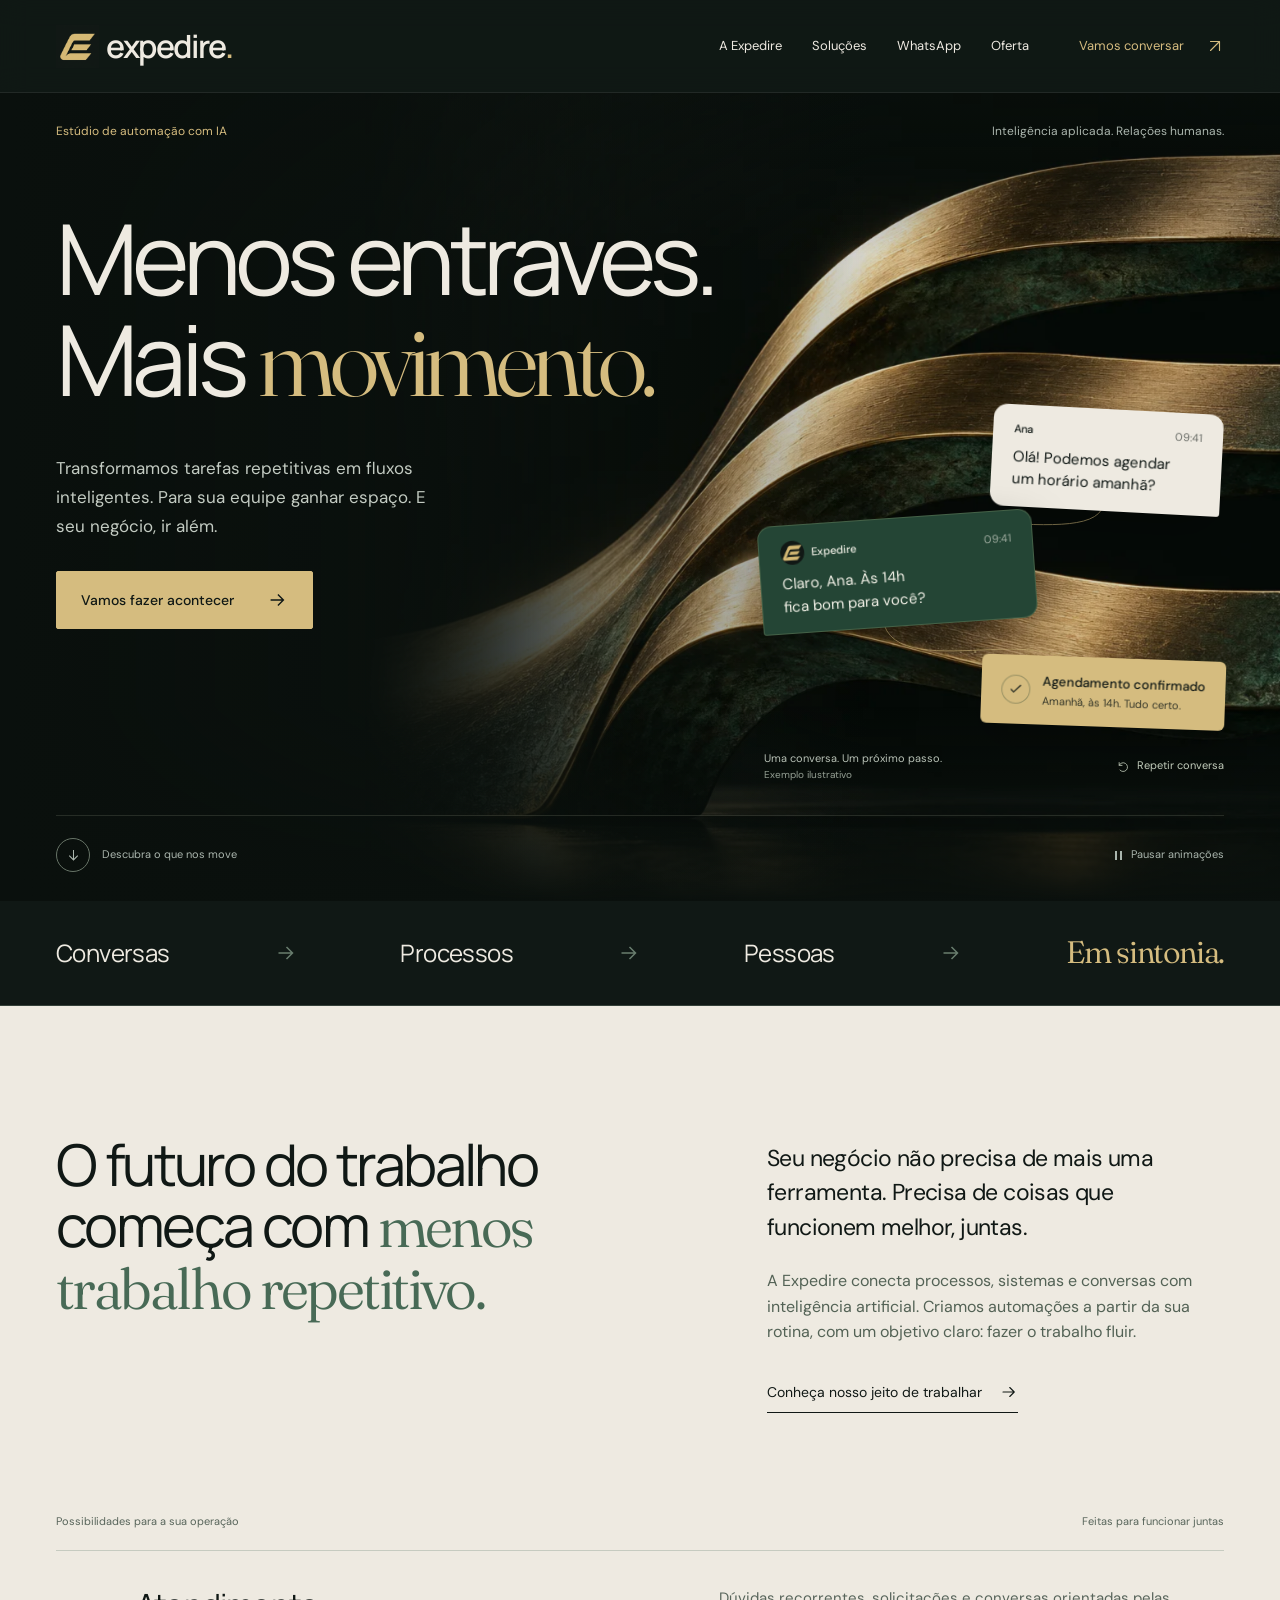
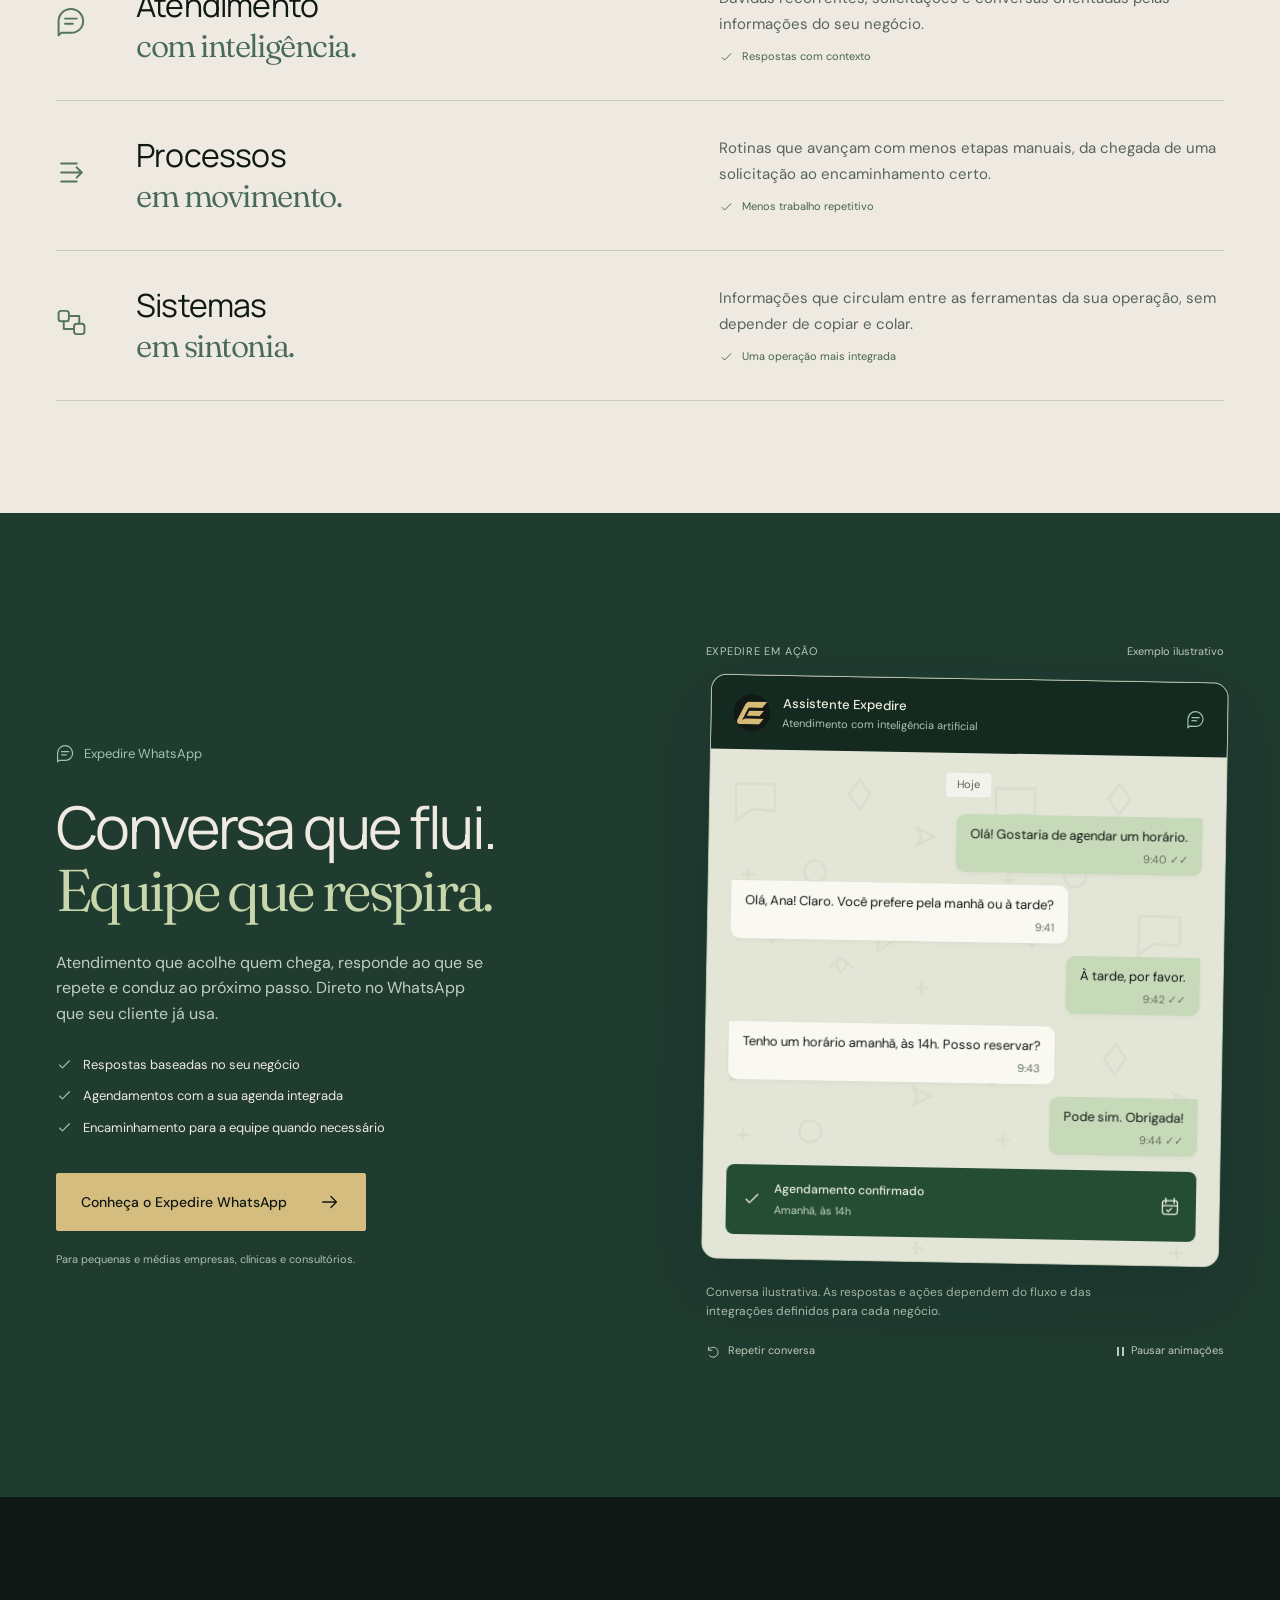
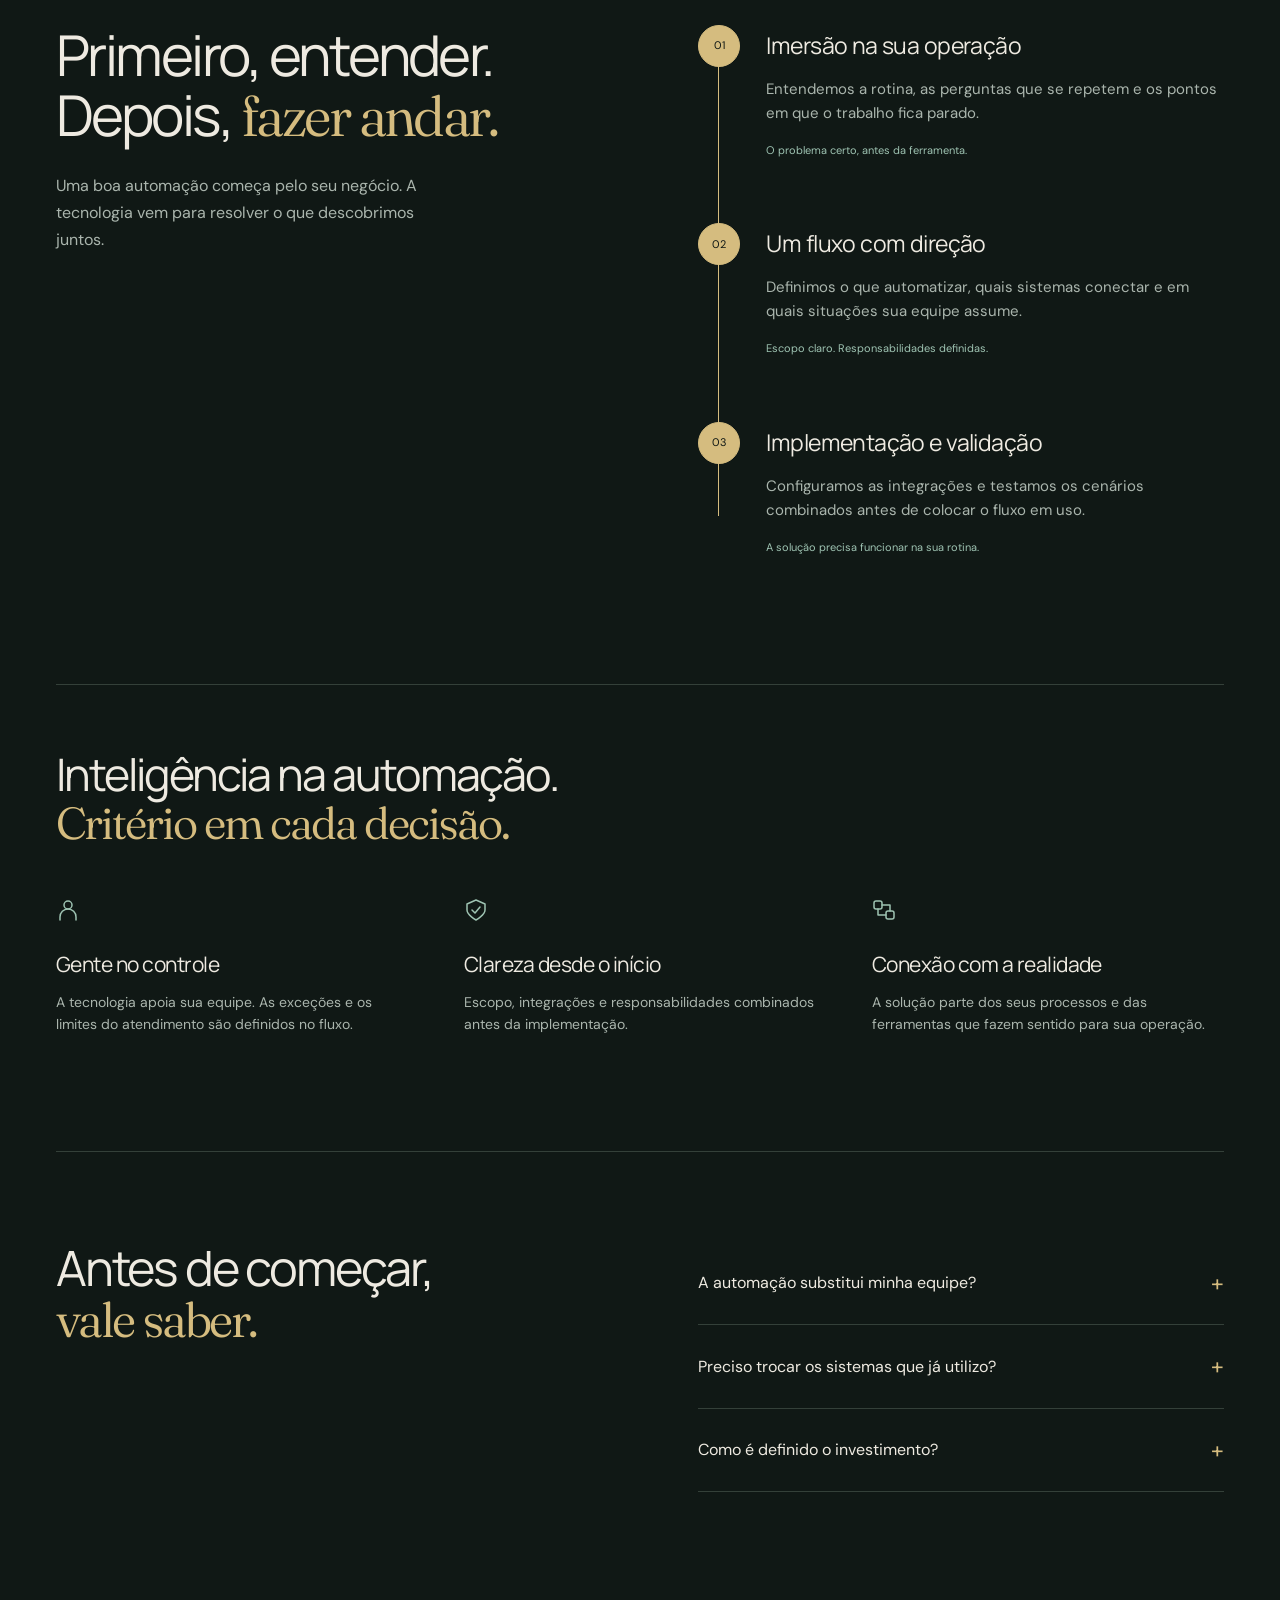
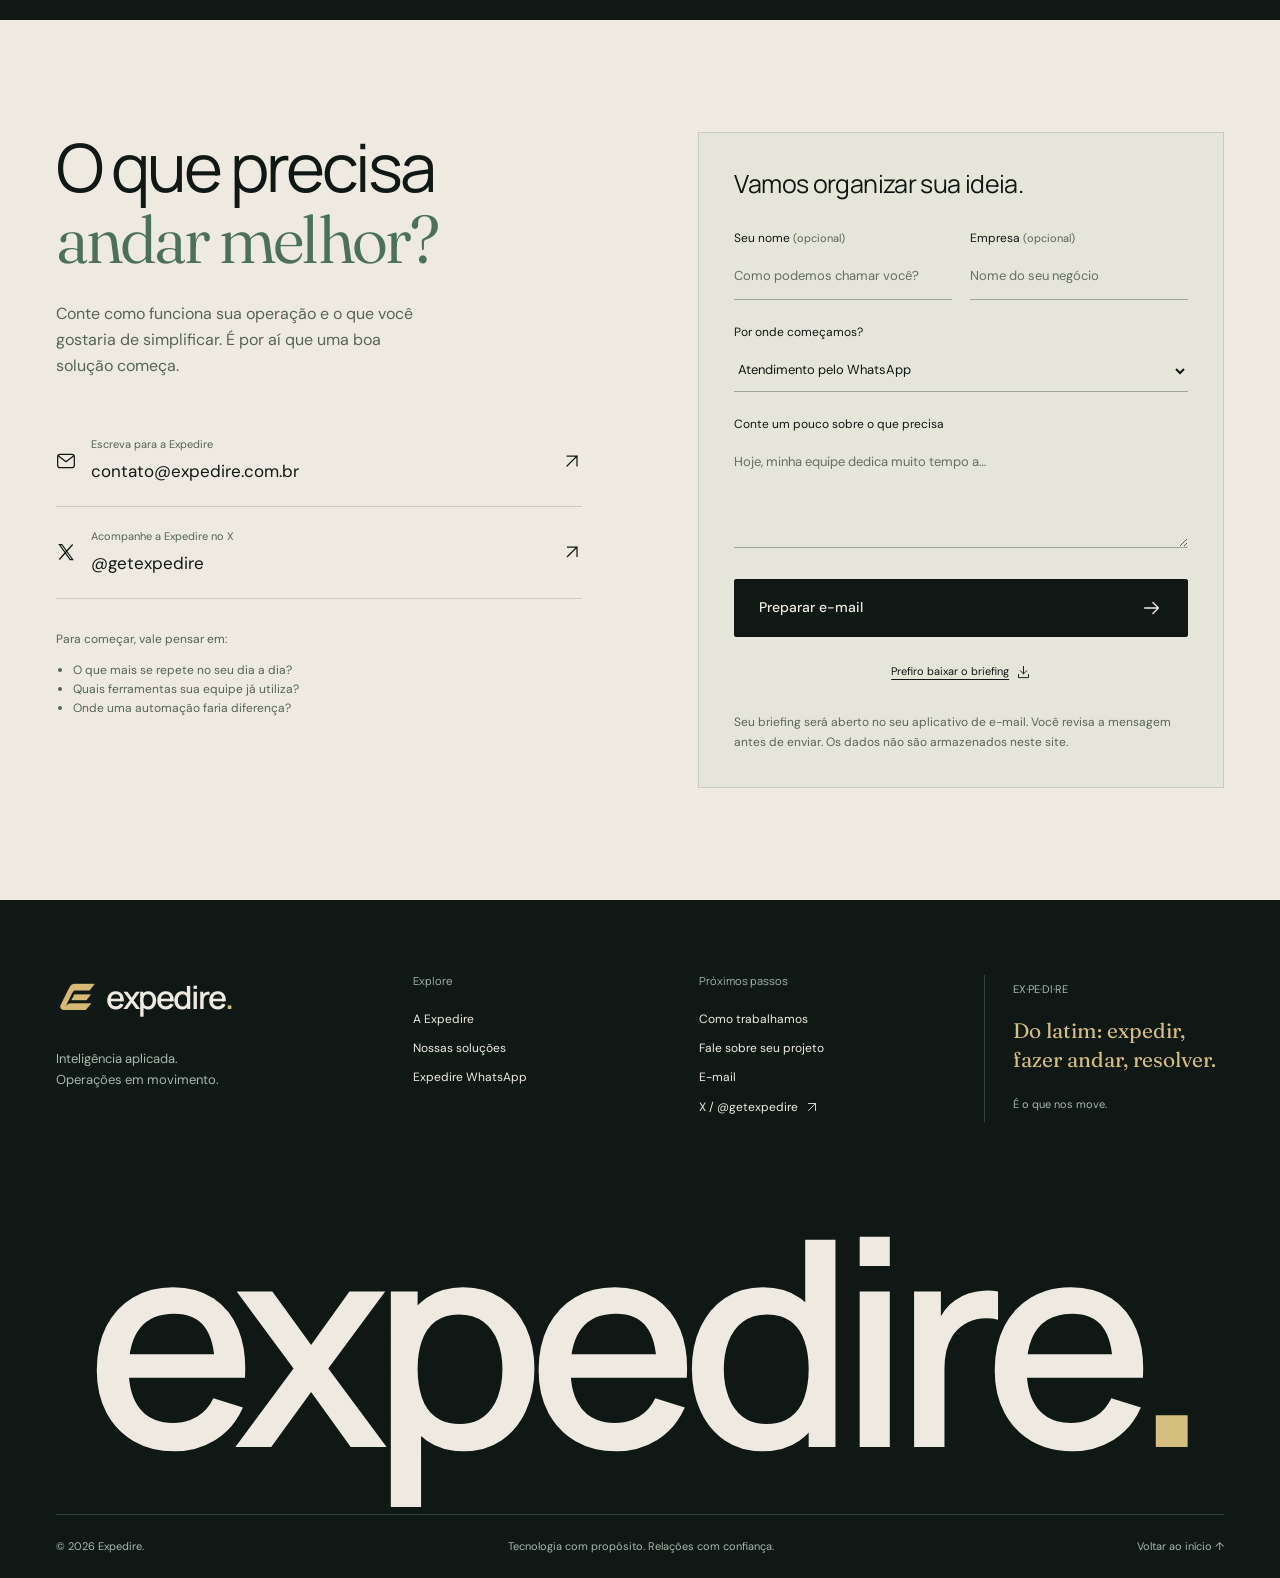
==== commit 7ed01755: "Rebuild Expedire with editorial design and animated conversations" ====
--- a/index.html
+++ b/index.html
@@ -1,54 +1,1026 @@
 <!doctype html>
 <html lang="pt-BR">
-<head>
-  <meta charset="utf-8"><meta name="viewport" content="width=device-width, initial-scale=1">
-  <meta name="theme-color" content="#101815"><title>Expedire — Inteligência que faz seu negócio avançar</title>
-  <meta name="description" content="Automação com inteligência artificial para conectar atendimento, processos e sistemas. Conheça a Expedire e faça sua operação avançar."><link rel="canonical" href="https://expedire.com.br/">
-  <meta property="og:type" content="website"><meta property="og:locale" content="pt_BR">
-  <meta property="og:title" content="Expedire — Inteligência que faz seu negócio avançar"><meta property="og:description" content="Automação com inteligência artificial para conectar atendimento, processos e sistemas. Conheça a Expedire e faça sua operação avançar.">
-  <meta property="og:url" content="https://expedire.com.br/">
-  <link rel="icon" href="assets/brand/expedire-mark-128.png" type="image/png">
-  <link rel="preload" href="assets/fonts/manrope-400.ttf" as="font" type="font/ttf" crossorigin>
-  <link rel="stylesheet" href="style.css"><script src="contact-config.js" defer></script><script src="script.js" defer></script>
-</head>
-<body>
-<a class="skip" href="#conteudo">Pular para o conteúdo</a>
-<header class="site-header"><div class="wrap header-inner">
-<a class="logo" href="index.html" aria-label="Expedire — início"><img src="assets/brand/expedire-mark-128.png" width="42" height="42" alt=""><span>expedire<span class="brand-period">.</span></span></a>
-<button class="menu-toggle" aria-expanded="false" aria-controls="navegacao" type="button"><span>Menu</span><span class="menu-lines" aria-hidden="true"></span></button>
-<nav id="navegacao" class="nav" aria-label="Navegação principal">
-<a href="index.html#expedire">A Expedire</a><a href="index.html#solucoes">Soluções</a>
-<a href="whatsapp.html" >Expedire WhatsApp</a>
-<a class="nav-contact" href="#contato">Vamos conversar <svg viewBox="0 0 24 24" fill="none" stroke="currentColor" stroke-width="1.5" stroke-linecap="round" stroke-linejoin="round" aria-hidden="true"><path d="M6 18 18 6M6 6h12v12"/></svg></a>
-</nav></div></header><main id="conteudo">
-<section class="hero landing-hero"><div class="hero-art" aria-hidden="true"><img src="assets/brand/expedire-sculpture.webp" alt="" fetchpriority="high" width="1536" height="1024"></div><div class="wrap hero-content"><div class="hero-copy"><p class="eyebrow"><span class="eyebrow-line"></span>Estúdio de automação com IA</p><h1>Menos entraves.<br>Mais <em>movimento.</em></h1><p class="hero-description">Transformamos tarefas repetitivas em fluxos inteligentes. Para sua equipe ganhar espaço e seu negócio seguir em frente.</p><div class="actions"><a class="button " href="#contato">Fale sobre seu projeto<svg viewBox="0 0 24 24" fill="none" stroke="currentColor" stroke-width="1.5" stroke-linecap="round" stroke-linejoin="round" aria-hidden="true"><path d="M4 12h15m-6-6 6 6-6 6"/></svg></a><a class="text-link" href="#solucoes">Explore as soluções <svg viewBox="0 0 24 24" fill="none" stroke="currentColor" stroke-width="1.5" stroke-linecap="round" stroke-linejoin="round" aria-hidden="true"><path d="M4 12h15m-6-6 6 6-6 6"/></svg></a></div></div><div class="hero-footnote"><span>INTELIGÊNCIA APLICADA.<br>DO PRIMEIRO CONTATO AO PRÓXIMO PASSO.</span><a href="#expedire" aria-label="Conheça a Expedire">Role para explorar <span aria-hidden="true">↓</span></a></div></div></section>
-<div class="capability-strip"><div class="wrap capabilities"><span><svg viewBox="0 0 24 24" fill="none" stroke="currentColor" stroke-width="1.5" stroke-linecap="round" stroke-linejoin="round" aria-hidden="true"><path d="M21 11a9 9 0 0 1-9 9H4l-2 2V11a9 9 0 0 1 19 0Z"/><path d="M7 9h9M7 13h6"/></svg>Atendimento com IA</span><span><svg viewBox="0 0 24 24" fill="none" stroke="currentColor" stroke-width="1.5" stroke-linecap="round" stroke-linejoin="round" aria-hidden="true"><path d="M4 5h12M4 12h16M4 19h12m0-11 4 4-4 4"/></svg>Automação de processos</span><span><svg viewBox="0 0 24 24" fill="none" stroke="currentColor" stroke-width="1.5" stroke-linecap="round" stroke-linejoin="round" aria-hidden="true"><rect x="2" y="3" width="8" height="8" rx="2"/><rect x="14" y="13" width="8" height="8" rx="2"/><path d="M10 7h8v6M6 11v6h8"/></svg>Integração de sistemas</span><span><svg viewBox="0 0 24 24" fill="none" stroke="currentColor" stroke-width="1.5" stroke-linecap="round" stroke-linejoin="round" aria-hidden="true"><circle cx="12" cy="7" r="4"/><path d="M4 22v-3a8 8 0 0 1 16 0v3"/></svg>Sua equipe no controle</span></div></div>
-<section class="wrap section about" id="expedire" aria-labelledby="expedire-titulo"><p class="eyebrow">01 / A Expedire</p><div class="about-grid"><h2 id="expedire-titulo">Tecnologia precisa<br>sair do discurso.<br><em>E entrar na operação.</em></h2><div class="about-copy"><p class="lead">Seu negócio não precisa de mais uma ferramenta. Precisa de coisas que funcionem melhor, juntas.</p><p>A Expedire conecta processos, sistemas e conversas com inteligência artificial. Criamos automações a partir da sua rotina, com um objetivo claro: fazer o trabalho fluir.</p><a class="text-link" href="#como-funciona">Conheça nosso jeito de trabalhar <svg viewBox="0 0 24 24" fill="none" stroke="currentColor" stroke-width="1.5" stroke-linecap="round" stroke-linejoin="round" aria-hidden="true"><path d="M4 12h15m-6-6 6 6-6 6"/></svg></a></div></div>
-<div class="section-divider" id="solucoes"><span>O QUE PODEMOS FAZER PELA SUA OPERAÇÃO</span><span>01 — 03</span></div><div class="service-grid"><article class="service"><div class="service-top"><svg viewBox="0 0 24 24" fill="none" stroke="currentColor" stroke-width="1.5" stroke-linecap="round" stroke-linejoin="round" aria-hidden="true"><path d="M21 11a9 9 0 0 1-9 9H4l-2 2V11a9 9 0 0 1 19 0Z"/><path d="M7 9h9M7 13h6"/></svg><span>01</span></div><h3>Atendimento<br>com inteligência.</h3><p>Dúvidas recorrentes, solicitações e conversas orientadas pelas informações do seu negócio.</p><span class="service-outcome"><svg viewBox="0 0 24 24" fill="none" stroke="currentColor" stroke-width="1.5" stroke-linecap="round" stroke-linejoin="round" aria-hidden="true"><path d="m5 12 4 4L19 6"/></svg>Respostas com contexto</span></article><article class="service"><div class="service-top"><svg viewBox="0 0 24 24" fill="none" stroke="currentColor" stroke-width="1.5" stroke-linecap="round" stroke-linejoin="round" aria-hidden="true"><path d="M4 5h12M4 12h16M4 19h12m0-11 4 4-4 4"/></svg><span>02</span></div><h3>Processos<br>que seguem adiante.</h3><p>Rotinas que avançam com menos etapas manuais, da chegada de uma solicitação ao encaminhamento certo.</p><span class="service-outcome"><svg viewBox="0 0 24 24" fill="none" stroke="currentColor" stroke-width="1.5" stroke-linecap="round" stroke-linejoin="round" aria-hidden="true"><path d="m5 12 4 4L19 6"/></svg>Menos trabalho repetitivo</span></article><article class="service"><div class="service-top"><svg viewBox="0 0 24 24" fill="none" stroke="currentColor" stroke-width="1.5" stroke-linecap="round" stroke-linejoin="round" aria-hidden="true"><rect x="2" y="3" width="8" height="8" rx="2"/><rect x="14" y="13" width="8" height="8" rx="2"/><path d="M10 7h8v6M6 11v6h8"/></svg><span>03</span></div><h3>Sistemas<br>que se conectam.</h3><p>Informações que circulam entre as ferramentas da sua operação, sem depender de copiar e colar.</p><span class="service-outcome"><svg viewBox="0 0 24 24" fill="none" stroke="currentColor" stroke-width="1.5" stroke-linecap="round" stroke-linejoin="round" aria-hidden="true"><path d="m5 12 4 4L19 6"/></svg>Uma operação mais integrada</span></article></div></section>
-<section class="product-section" aria-labelledby="produto-titulo"><div class="wrap product-grid"><div class="product-copy"><p class="eyebrow">02 / Conheça nosso primeiro produto</p><div class="product-tag"><svg viewBox="0 0 24 24" fill="none" stroke="currentColor" stroke-width="1.5" stroke-linecap="round" stroke-linejoin="round" aria-hidden="true"><path d="M21 11a9 9 0 0 1-9 9H4l-2 2V11a9 9 0 0 1 19 0Z"/><path d="M7 9h9M7 13h6"/></svg>Expedire WhatsApp</div><h2 id="produto-titulo">A conversa continua.<br><em>Sua equipe respira.</em></h2><p>Atendimento que acolhe quem chega, responde ao que se repete e conduz ao próximo passo. Direto no WhatsApp que seu cliente já usa.</p><ul class="check-list"><li><svg viewBox="0 0 24 24" fill="none" stroke="currentColor" stroke-width="1.5" stroke-linecap="round" stroke-linejoin="round" aria-hidden="true"><path d="m5 12 4 4L19 6"/></svg>Respostas baseadas no seu negócio</li><li><svg viewBox="0 0 24 24" fill="none" stroke="currentColor" stroke-width="1.5" stroke-linecap="round" stroke-linejoin="round" aria-hidden="true"><path d="m5 12 4 4L19 6"/></svg>Agendamentos com a sua agenda integrada</li><li><svg viewBox="0 0 24 24" fill="none" stroke="currentColor" stroke-width="1.5" stroke-linecap="round" stroke-linejoin="round" aria-hidden="true"><path d="m5 12 4 4L19 6"/></svg>Encaminhamento para a equipe quando necessário</li></ul><a class="button " href="whatsapp.html">Conheça o Expedire WhatsApp<svg viewBox="0 0 24 24" fill="none" stroke="currentColor" stroke-width="1.5" stroke-linecap="round" stroke-linejoin="round" aria-hidden="true"><path d="M4 12h15m-6-6 6 6-6 6"/></svg></a><p class="product-small">Para pequenas e médias empresas, clínicas e consultórios.</p></div><figure class="conversation-demo"><div class="demo-toolbar"><span>EXPEDIRE EM AÇÃO</span><span class="demo-label">Exemplo ilustrativo</span></div><div class="chat"><div class="chat-header"><img src="assets/brand/expedire-mark-128.png" width="40" height="40" alt=""><div><strong>Assistente Expedire</strong><span>Atendimento com inteligência artificial</span></div><svg viewBox="0 0 24 24" fill="none" stroke="currentColor" stroke-width="1.5" stroke-linecap="round" stroke-linejoin="round" aria-hidden="true"><path d="M21 11a9 9 0 0 1-9 9H4l-2 2V11a9 9 0 0 1 19 0Z"/><path d="M7 9h9M7 13h6"/></svg></div><div class="chat-body"><span class="chat-day">Hoje</span><div class="bubble customer"><p>Olá! Gostaria de agendar um horário.</p><span class="chat-time">9:40 ✓✓</span></div><div class="bubble assistant"><p>Olá, Ana! Claro. Você prefere pela manhã ou à tarde?</p><span class="chat-time">9:41 </span></div><div class="bubble customer"><p>À tarde, por favor.</p><span class="chat-time">9:42 ✓✓</span></div><div class="bubble assistant"><p>Tenho um horário amanhã, às 14h. Posso reservar?</p><span class="chat-time">9:43 </span></div><div class="bubble customer"><p>Pode sim. Obrigada!</p><span class="chat-time">9:44 ✓✓</span></div><div class="appointment"><svg viewBox="0 0 24 24" fill="none" stroke="currentColor" stroke-width="1.5" stroke-linecap="round" stroke-linejoin="round" aria-hidden="true"><path d="m5 12 4 4L19 6"/></svg><div><strong>Agendamento confirmado</strong><span>Amanhã, às 14h</span></div><svg viewBox="0 0 24 24" fill="none" stroke="currentColor" stroke-width="1.5" stroke-linecap="round" stroke-linejoin="round" aria-hidden="true"><rect x="3" y="5" width="18" height="16" rx="3"/><path d="M7 2v6M17 2v6M3 11h18m-13 5 2 2 4-4"/></svg></div></div></div><figcaption>Conversa ilustrativa. As respostas e ações dependem do fluxo e das integrações definidos para cada negócio.</figcaption></figure></div></section>
-<section class="wrap section method" id="como-funciona" aria-labelledby="metodo-titulo">
-<div class="section-intro"><p class="eyebrow">03 / Do contexto à solução</p><h2 id="metodo-titulo">Primeiro, entender.<br>Depois, <em>fazer andar.</em></h2><p>Uma boa automação começa pelo seu negócio. A tecnologia vem para resolver o que descobrimos juntos.</p></div>
-<ol class="steps">
-<li><span class="step-number">01</span><div><h3>Imersão na sua operação</h3><p>Entendemos a rotina, as perguntas que se repetem e os pontos em que o trabalho fica parado.</p><span class="step-note">O problema certo, antes da ferramenta.</span></div></li>
-<li><span class="step-number">02</span><div><h3>Um fluxo com direção</h3><p>Definimos o que automatizar, quais sistemas conectar e em quais situações sua equipe assume.</p><span class="step-note">Escopo claro. Responsabilidades definidas.</span></div></li>
-<li><span class="step-number">03</span><div><h3>Implementação e validação</h3><p>Configuramos as integrações e testamos os cenários combinados antes de colocar o fluxo em uso.</p><span class="step-note">A solução precisa funcionar na sua rotina.</span></div></li>
-</ol></section><section class="wrap principles" aria-labelledby="principios-titulo"><div><p class="eyebrow">Confiança faz parte do projeto</p><h2 id="principios-titulo">Inteligência na automação.<br><em>Critério em cada decisão.</em></h2></div><div class="principle-grid"><article><svg viewBox="0 0 24 24" fill="none" stroke="currentColor" stroke-width="1.5" stroke-linecap="round" stroke-linejoin="round" aria-hidden="true"><circle cx="12" cy="7" r="4"/><path d="M4 22v-3a8 8 0 0 1 16 0v3"/></svg><h3>Gente no controle</h3><p>A tecnologia apoia sua equipe. As exceções e os limites do atendimento são definidos no fluxo.</p></article><article><svg viewBox="0 0 24 24" fill="none" stroke="currentColor" stroke-width="1.5" stroke-linecap="round" stroke-linejoin="round" aria-hidden="true"><path d="m12 2 9 4v6c0 5-9 10-9 10S3 17 3 12V6l9-4Z"/><path d="m8 12 3 3 5-6"/></svg><h3>Clareza desde o início</h3><p>Escopo, integrações e responsabilidades combinados antes da implementação.</p></article><article><svg viewBox="0 0 24 24" fill="none" stroke="currentColor" stroke-width="1.5" stroke-linecap="round" stroke-linejoin="round" aria-hidden="true"><rect x="2" y="3" width="8" height="8" rx="2"/><rect x="14" y="13" width="8" height="8" rx="2"/><path d="M10 7h8v6M6 11v6h8"/></svg><h3>Conexão com a realidade</h3><p>A solução parte dos seus processos e das ferramentas que fazem sentido para sua operação.</p></article></div></section><section class="wrap section faq" aria-labelledby="faq-titulo"><div class="section-intro"><p class="eyebrow">Sem pontos em aberto</p><h2 id="faq-titulo">Antes de começar,<br><em>vale saber.</em></h2></div><div class="faq-list"><details><summary>A automação substitui minha equipe?<span aria-hidden="true">+</span></summary><p>A proposta é cuidar do que se repete e encaminhar o que precisa de uma pessoa. Definimos com você quando e como o atendimento passa para a equipe.</p></details><details><summary>Preciso trocar os sistemas que já utilizo?<span aria-hidden="true">+</span></summary><p>Partimos das ferramentas que você já usa. A viabilidade de cada integração depende dos acessos e recursos disponíveis e é avaliada antes da implementação.</p></details><details><summary>Como é definido o investimento?<span aria-hidden="true">+</span></summary><p>A proposta considera os fluxos, as integrações e a complexidade da operação, além de eventuais custos das plataformas envolvidas. O escopo é combinado antes de começar.</p></details></div></section><section class="contact-section" id="contato" aria-labelledby="contato-titulo"><div class="wrap contact-grid">
-<div class="contact-copy"><p class="eyebrow">Vamos dar o próximo passo</p><h2 id="contato-titulo">O que precisa<br><em>andar melhor?</em></h2><p>Conte como funciona sua operação e o que você gostaria de simplificar. É por aí que uma boa solução começa.</p>
-<div class="contact-channels" aria-label="Canais de contato">
-<a class="contact-channel" data-channel="whatsapp" hidden><svg viewBox="0 0 24 24" fill="none" stroke="currentColor" stroke-width="1.5" stroke-linecap="round" stroke-linejoin="round" aria-hidden="true"><path d="M21 11a9 9 0 0 1-9 9H4l-2 2V11a9 9 0 0 1 19 0Z"/><path d="M7 9h9M7 13h6"/></svg><span><small>Conversa direta</small><strong>WhatsApp</strong></span><svg viewBox="0 0 24 24" fill="none" stroke="currentColor" stroke-width="1.5" stroke-linecap="round" stroke-linejoin="round" aria-hidden="true"><path d="M6 18 18 6M6 6h12v12"/></svg></a>
-<a class="contact-channel" data-channel="email" href="mailto:contato@expedire.com.br"><svg viewBox="0 0 24 24" fill="none" stroke="currentColor" stroke-width="1.5" stroke-linecap="round" stroke-linejoin="round" aria-hidden="true"><rect x="2" y="4" width="20" height="16" rx="3"/><path d="m3 6 9 7 9-7"/></svg><span><small>Escreva para a Expedire</small><strong data-email-label>contato@expedire.com.br</strong></span><svg viewBox="0 0 24 24" fill="none" stroke="currentColor" stroke-width="1.5" stroke-linecap="round" stroke-linejoin="round" aria-hidden="true"><path d="M6 18 18 6M6 6h12v12"/></svg></a>
-<a class="contact-channel" data-channel="x" href="https://x.com/getexpedire" target="_blank" rel="noopener noreferrer"><span class="x-icon" aria-hidden="true">𝕏</span><span><small>Acompanhe a Expedire no X</small><strong>@getexpedire</strong></span><svg viewBox="0 0 24 24" fill="none" stroke="currentColor" stroke-width="1.5" aria-hidden="true"><path d="M6 18 18 6M6 6h12v12"/></svg></a></div>
-<p class="contact-unavailable" data-contact-pending hidden>Os canais de contato direto serão divulgados em breve. Enquanto isso, você pode preparar e baixar seu briefing.</p>
-<div class="contact-expect"><span>Para começar, vale pensar em:</span><ul><li>O que mais se repete no seu dia a dia?</li><li>Quais ferramentas sua equipe já utiliza?</li><li>Onde uma automação faria diferença?</li></ul></div>
-</div>
-<div class="contact-panel"><span class="panel-caption">SEU PRÓXIMO PROJETO</span><h3>Vamos organizar sua ideia.</h3>
-<form class="contact-form">
-<div class="form-row"><div><label for="nome">Seu nome <span>(opcional)</span></label><input id="nome" name="nome" autocomplete="name" maxlength="100" placeholder="Como podemos chamar você?"></div><div><label for="empresa">Empresa <span>(opcional)</span></label><input id="empresa" name="empresa" autocomplete="organization" maxlength="140" placeholder="Nome do seu negócio"></div></div>
-<label for="interesse">Por onde começamos?</label><select id="interesse" name="interesse"><option>Atendimento pelo WhatsApp</option><option>Automação de processos</option><option>Integração de sistemas</option><option>Quero entender as possibilidades</option></select>
-<label for="briefing">Conte um pouco sobre o que precisa</label><textarea id="briefing" name="briefing" required maxlength="3000" rows="4" placeholder="Hoje, minha equipe dedica muito tempo a…"></textarea>
-<button class="button form-primary" type="submit" disabled><span data-submit-label>Preparar e-mail</span><svg viewBox="0 0 24 24" fill="none" stroke="currentColor" stroke-width="1.5" stroke-linecap="round" stroke-linejoin="round" aria-hidden="true"><path d="M4 12h15m-6-6 6 6-6 6"/></svg></button>
-<button class="download-secondary" type="button" data-download hidden>Prefiro baixar o briefing <svg viewBox="0 0 24 24" fill="none" stroke="currentColor" stroke-width="1.5" stroke-linecap="round" stroke-linejoin="round" aria-hidden="true"><path d="M12 3v12m-5-5 5 5 5-5M4 16v5h16v-5"/></svg></button>
-<p class="form-note" data-form-note>Seu briefing será aberto no seu aplicativo de e-mail. Você revisa a mensagem antes de enviar. Os dados não são armazenados neste site.</p>
-<p class="form-status" role="status" aria-live="polite"></p>
-<noscript><p>Para enviar seu briefing, escreva diretamente para contato@expedire.com.br. O formulário requer JavaScript.</p></noscript>
-</form></div></div></section></main><footer class="site-footer"><div class="wrap"><div class="footer-grid"><div><a class="logo" href="index.html" aria-label="Expedire — início"><img src="assets/brand/expedire-mark-128.png" width="42" height="42" alt=""><span>expedire<span class="brand-period">.</span></span></a><p>Inteligência aplicada.<br>Operações em movimento.</p></div><div><h2>Explore</h2><a href="index.html#expedire">A Expedire</a><a href="index.html#solucoes">Nossas soluções</a><a href="whatsapp.html">Expedire WhatsApp</a></div><div><h2>Próximos passos</h2><a href="index.html#como-funciona">Como trabalhamos</a><a href="#contato">Fale sobre seu projeto</a><a data-channel="email" href="mailto:contato@expedire.com.br">E-mail</a><a data-channel="x" href="https://x.com/getexpedire" target="_blank" rel="noopener noreferrer">X / @getexpedire <svg viewBox="0 0 24 24" fill="none" stroke="currentColor" stroke-width="1.5" stroke-linecap="round" stroke-linejoin="round" aria-hidden="true"><path d="M6 18 18 6M6 6h12v12"/></svg></a></div><div class="etymology"><span>EX·PE·DI·RE</span><p>Do latim: expedir,<br>fazer andar, resolver.</p><span>É o que nos move.</span></div></div><div class="footer-bottom"><span>© <span data-year>2026</span> Expedire.</span><span>Tecnologia com propósito. Relações com confiança.</span><a href="#conteudo">Voltar ao início ↑</a></div></div></footer></body></html>+  <head>
+    <meta charset="utf-8" />
+    <meta name="viewport" content="width=device-width, initial-scale=1" />
+    <meta name="theme-color" content="#101815" />
+    <title>Expedire — Inteligência que faz seu negócio avançar</title>
+    <meta
+      name="description"
+      content="Automação com inteligência artificial para conectar atendimento, processos e sistemas. Conheça a Expedire e faça sua operação avançar."
+    />
+    <link rel="canonical" href="https://expedire.com.br/" />
+    <meta property="og:type" content="website" />
+    <meta property="og:locale" content="pt_BR" />
+    <meta
+      property="og:title"
+      content="Expedire — Inteligência que faz seu negócio avançar"
+    />
+    <meta
+      property="og:description"
+      content="Automação com inteligência artificial para conectar atendimento, processos e sistemas. Conheça a Expedire e faça sua operação avançar."
+    />
+    <meta property="og:url" content="https://expedire.com.br/" />
+    <link
+      rel="icon"
+      href="assets/brand/expedire-mark-128.png"
+      type="image/png"
+    />
+    <link
+      rel="preload"
+      href="assets/fonts/manrope-400.ttf"
+      as="font"
+      type="font/ttf"
+      crossorigin
+    />
+    <link
+      rel="preload"
+      href="assets/fonts/fraunces-variable.ttf"
+      as="font"
+      type="font/ttf"
+      crossorigin
+    />
+    <link rel="stylesheet" href="style.css" />
+    <script src="contact-config.js" defer></script>
+    <script src="script.js" defer></script>
+    <script src="motion.js" defer></script>
+  </head>
+  <body>
+    <a class="skip" href="#conteudo">Pular para o conteúdo</a>
+    <header class="site-header">
+      <div class="wrap header-inner">
+        <a class="logo" href="index.html" aria-label="Expedire — início"
+          ><img
+            src="assets/brand/expedire-mark-128.png"
+            width="42"
+            height="42"
+            alt=""
+          /><span>expedire<span class="brand-period">.</span></span></a
+        >
+        <button
+          class="menu-toggle"
+          aria-expanded="false"
+          aria-controls="navegacao"
+          type="button"
+        >
+          <span>Menu</span><span class="menu-lines" aria-hidden="true"></span>
+        </button>
+        <nav id="navegacao" class="nav" aria-label="Navegação principal">
+          <a href="index.html#expedire">A Expedire</a
+          ><a href="index.html#solucoes">Soluções</a>
+          <a href="whatsapp.html">WhatsApp</a>
+          <a href="oferta/">Oferta</a
+          ><a class="nav-contact" href="#contato"
+            >Vamos conversar
+            <svg
+              viewBox="0 0 24 24"
+              fill="none"
+              stroke="currentColor"
+              stroke-width="1.5"
+              stroke-linecap="round"
+              stroke-linejoin="round"
+              aria-hidden="true"
+            >
+              <path d="M6 18 18 6M6 6h12v12" /></svg
+          ></a>
+        </nav>
+      </div>
+    </header>
+    <main id="conteudo">
+      <section class="hero landing-hero">
+        <div class="hero-art" aria-hidden="true">
+          <img
+            src="assets/brand/expedire-sculpture.webp"
+            alt=""
+            fetchpriority="high"
+            width="1536"
+            height="1024"
+          />
+        </div>
+        <div class="wrap hero-content">
+          <div class="hero-topline">
+            <span>Estúdio de automação com IA</span
+            ><span>Inteligência aplicada. Relações humanas.</span>
+          </div>
+          <div class="hero-copy">
+            <h1>
+              <span class="title-line">Menos entraves.</span
+              ><span class="title-line">Mais <em>movimento.</em></span>
+            </h1>
+            <div class="hero-bottom-copy">
+              <p class="hero-description">
+                Transformamos tarefas repetitivas em fluxos inteligentes. Para
+                sua equipe ganhar espaço. E seu negócio, ir além.
+              </p>
+              <a class="button" href="#contato"
+                >Vamos fazer acontecer
+                <svg
+                  viewBox="0 0 24 24"
+                  fill="none"
+                  stroke="currentColor"
+                  stroke-width="1.5"
+                  aria-hidden="true"
+                >
+                  <path d="M5 12h14m-6-6 6 6-6 6" /></svg
+              ></a>
+            </div>
+          </div>
+          <figure
+            class="hero-conversation"
+            data-conversation
+            aria-label="Exemplo ilustrativo de agendamento automatizado"
+          >
+            <svg
+              class="conversation-paths"
+              viewBox="0 0 460 352"
+              preserveAspectRatio="none"
+              fill="none"
+              aria-hidden="true"
+            >
+              <path data-connection d="M340 85C340 145 118 66 118 145" />
+              <path data-connection d="M118 196C118 283 317 186 317 277" />
+            </svg>
+            <div class="float-message float-customer" data-message>
+              <span class="message-author">Ana <span>09:41</span></span>
+              <p>Olá! Podemos agendar<br />um horário amanhã?</p>
+            </div>
+            <div class="float-message float-assistant" data-message>
+              <span class="message-author"
+                ><img
+                  src="assets/brand/expedire-mark-128.png"
+                  width="24"
+                  height="24"
+                  alt=""
+                />
+                Expedire <span>09:41</span></span
+              >
+              <p>Claro, Ana. Às 14h<br />fica bom para você?</p>
+            </div>
+            <div class="float-message float-result" data-message>
+              <svg
+                viewBox="0 0 24 24"
+                fill="none"
+                stroke="currentColor"
+                stroke-width="1.5"
+                aria-hidden="true"
+              >
+                <path d="m5 12 4 4L19 6" />
+              </svg>
+              <div>
+                <strong>Agendamento confirmado</strong
+                ><span>Amanhã, às 14h. Tudo certo.</span>
+              </div>
+            </div>
+            <figcaption>
+              Uma conversa. Um próximo passo.<span>Exemplo ilustrativo</span>
+            </figcaption>
+            <div class="conversation-controls">
+              <button
+                type="button"
+                data-replay
+                aria-label="Repetir conversa"
+                hidden
+              >
+                <svg
+                  viewBox="0 0 24 24"
+                  fill="none"
+                  stroke="currentColor"
+                  stroke-width="1.5"
+                  aria-hidden="true"
+                >
+                  <path d="M4 10a8 8 0 1 1 1 8M4 4v6h6" /></svg
+                ><span>Repetir conversa</span>
+              </button>
+            </div>
+          </figure>
+          <div class="hero-footnote">
+            <a href="#expedire"
+              ><span class="scroll-arrow"
+                ><svg
+                  viewBox="0 0 24 24"
+                  fill="none"
+                  stroke="currentColor"
+                  stroke-width="1.5"
+                  aria-hidden="true"
+                >
+                  <path d="M5 12h14m-6-6 6 6-6 6" /></svg></span
+              >Descubra o que nos move</a
+            ><button
+              class="motion-toggle"
+              type="button"
+              aria-pressed="false"
+              hidden
+            >
+              <span class="pause-icon" aria-hidden="true"></span
+              ><span data-motion-label>Pausar animações</span>
+            </button>
+          </div>
+        </div>
+      </section>
+      <div
+        class="flow-strip"
+        aria-label="Conectamos conversas, processos e pessoas"
+      >
+        <div class="wrap">
+          <span>Conversas</span
+          ><svg
+            viewBox="0 0 24 24"
+            fill="none"
+            stroke="currentColor"
+            stroke-width="1.5"
+            aria-hidden="true"
+          >
+            <path d="M5 12h14m-6-6 6 6-6 6" /></svg
+          ><span>Processos</span
+          ><svg
+            viewBox="0 0 24 24"
+            fill="none"
+            stroke="currentColor"
+            stroke-width="1.5"
+            aria-hidden="true"
+          >
+            <path d="M5 12h14m-6-6 6 6-6 6" /></svg
+          ><span>Pessoas</span
+          ><svg
+            viewBox="0 0 24 24"
+            fill="none"
+            stroke="currentColor"
+            stroke-width="1.5"
+            aria-hidden="true"
+          >
+            <path d="M5 12h14m-6-6 6 6-6 6" /></svg
+          ><em>Em sintonia.</em>
+        </div>
+      </div>
+      <section
+        class="section about"
+        id="expedire"
+        aria-labelledby="expedire-titulo"
+      >
+        <div class="wrap about-grid">
+          <h2 id="expedire-titulo">
+            O futuro do trabalho<br />começa com
+            <em>menos<br />trabalho repetitivo.</em>
+          </h2>
+          <div class="about-copy">
+            <p class="lead">
+              Seu negócio não precisa de mais uma ferramenta. Precisa de coisas
+              que funcionem melhor, juntas.
+            </p>
+            <p>
+              A Expedire conecta processos, sistemas e conversas com
+              inteligência artificial. Criamos automações a partir da sua
+              rotina, com um objetivo claro: fazer o trabalho fluir.
+            </p>
+            <a class="text-link" href="#como-funciona"
+              >Conheça nosso jeito de trabalhar
+              <svg
+                viewBox="0 0 24 24"
+                fill="none"
+                stroke="currentColor"
+                stroke-width="1.5"
+                stroke-linecap="round"
+                stroke-linejoin="round"
+                aria-hidden="true"
+              >
+                <path d="M4 12h15m-6-6 6 6-6 6" /></svg
+            ></a>
+          </div>
+        </div>
+        <div class="wrap solutions" id="solucoes">
+          <div class="section-divider">
+            <span>Possibilidades para a sua operação</span
+            ><span>Feitas para funcionar juntas</span>
+          </div>
+          <div class="service-grid">
+            <article class="service">
+              <div class="service-top">
+                <svg
+                  viewBox="0 0 24 24"
+                  fill="none"
+                  stroke="currentColor"
+                  stroke-width="1.5"
+                  stroke-linecap="round"
+                  stroke-linejoin="round"
+                  aria-hidden="true"
+                >
+                  <path d="M21 11a9 9 0 0 1-9 9H4l-2 2V11a9 9 0 0 1 19 0Z" />
+                  <path d="M7 9h9M7 13h6" />
+                </svg>
+              </div>
+              <h3>Atendimento<br /><em>com inteligência.</em></h3>
+              <p>
+                Dúvidas recorrentes, solicitações e conversas orientadas pelas
+                informações do seu negócio.
+              </p>
+              <span class="service-outcome"
+                ><svg
+                  viewBox="0 0 24 24"
+                  fill="none"
+                  stroke="currentColor"
+                  stroke-width="1.5"
+                  stroke-linecap="round"
+                  stroke-linejoin="round"
+                  aria-hidden="true"
+                >
+                  <path d="m5 12 4 4L19 6" /></svg
+                >Respostas com contexto</span
+              >
+            </article>
+            <article class="service">
+              <div class="service-top">
+                <svg
+                  viewBox="0 0 24 24"
+                  fill="none"
+                  stroke="currentColor"
+                  stroke-width="1.5"
+                  stroke-linecap="round"
+                  stroke-linejoin="round"
+                  aria-hidden="true"
+                >
+                  <path d="M4 5h12M4 12h16M4 19h12m0-11 4 4-4 4" />
+                </svg>
+              </div>
+              <h3>Processos<br /><em>em movimento.</em></h3>
+              <p>
+                Rotinas que avançam com menos etapas manuais, da chegada de uma
+                solicitação ao encaminhamento certo.
+              </p>
+              <span class="service-outcome"
+                ><svg
+                  viewBox="0 0 24 24"
+                  fill="none"
+                  stroke="currentColor"
+                  stroke-width="1.5"
+                  stroke-linecap="round"
+                  stroke-linejoin="round"
+                  aria-hidden="true"
+                >
+                  <path d="m5 12 4 4L19 6" /></svg
+                >Menos trabalho repetitivo</span
+              >
+            </article>
+            <article class="service">
+              <div class="service-top">
+                <svg
+                  viewBox="0 0 24 24"
+                  fill="none"
+                  stroke="currentColor"
+                  stroke-width="1.5"
+                  stroke-linecap="round"
+                  stroke-linejoin="round"
+                  aria-hidden="true"
+                >
+                  <rect x="2" y="3" width="8" height="8" rx="2" />
+                  <rect x="14" y="13" width="8" height="8" rx="2" />
+                  <path d="M10 7h8v6M6 11v6h8" />
+                </svg>
+              </div>
+              <h3>Sistemas<br /><em>em sintonia.</em></h3>
+              <p>
+                Informações que circulam entre as ferramentas da sua operação,
+                sem depender de copiar e colar.
+              </p>
+              <span class="service-outcome"
+                ><svg
+                  viewBox="0 0 24 24"
+                  fill="none"
+                  stroke="currentColor"
+                  stroke-width="1.5"
+                  stroke-linecap="round"
+                  stroke-linejoin="round"
+                  aria-hidden="true"
+                >
+                  <path d="m5 12 4 4L19 6" /></svg
+                >Uma operação mais integrada</span
+              >
+            </article>
+          </div>
+        </div>
+      </section>
+      <section class="product-section" aria-labelledby="produto-titulo">
+        <div class="wrap product-grid">
+          <div class="product-copy">
+            <div class="product-tag">
+              <svg
+                viewBox="0 0 24 24"
+                fill="none"
+                stroke="currentColor"
+                stroke-width="1.5"
+                stroke-linecap="round"
+                stroke-linejoin="round"
+                aria-hidden="true"
+              >
+                <path d="M21 11a9 9 0 0 1-9 9H4l-2 2V11a9 9 0 0 1 19 0Z" />
+                <path d="M7 9h9M7 13h6" /></svg
+              >Expedire WhatsApp
+            </div>
+            <h2 id="produto-titulo">
+              Conversa que flui.<br /><em>Equipe que respira.</em>
+            </h2>
+            <p>
+              Atendimento que acolhe quem chega, responde ao que se repete e
+              conduz ao próximo passo. Direto no WhatsApp que seu cliente já
+              usa.
+            </p>
+            <ul class="check-list">
+              <li>
+                <svg
+                  viewBox="0 0 24 24"
+                  fill="none"
+                  stroke="currentColor"
+                  stroke-width="1.5"
+                  stroke-linecap="round"
+                  stroke-linejoin="round"
+                  aria-hidden="true"
+                >
+                  <path d="m5 12 4 4L19 6" /></svg
+                >Respostas baseadas no seu negócio
+              </li>
+              <li>
+                <svg
+                  viewBox="0 0 24 24"
+                  fill="none"
+                  stroke="currentColor"
+                  stroke-width="1.5"
+                  stroke-linecap="round"
+                  stroke-linejoin="round"
+                  aria-hidden="true"
+                >
+                  <path d="m5 12 4 4L19 6" /></svg
+                >Agendamentos com a sua agenda integrada
+              </li>
+              <li>
+                <svg
+                  viewBox="0 0 24 24"
+                  fill="none"
+                  stroke="currentColor"
+                  stroke-width="1.5"
+                  stroke-linecap="round"
+                  stroke-linejoin="round"
+                  aria-hidden="true"
+                >
+                  <path d="m5 12 4 4L19 6" /></svg
+                >Encaminhamento para a equipe quando necessário
+              </li>
+            </ul>
+            <a class="button" href="whatsapp.html"
+              >Conheça o Expedire WhatsApp<svg
+                viewBox="0 0 24 24"
+                fill="none"
+                stroke="currentColor"
+                stroke-width="1.5"
+                stroke-linecap="round"
+                stroke-linejoin="round"
+                aria-hidden="true"
+              >
+                <path d="M4 12h15m-6-6 6 6-6 6" /></svg
+            ></a>
+            <p class="product-small">
+              Para pequenas e médias empresas, clínicas e consultórios.
+            </p>
+          </div>
+          <figure class="conversation-demo" data-conversation>
+            <div class="demo-toolbar">
+              <span>EXPEDIRE EM AÇÃO</span
+              ><span class="demo-label">Exemplo ilustrativo</span>
+            </div>
+            <div class="chat">
+              <div class="chat-header">
+                <img
+                  src="assets/brand/expedire-mark-128.png"
+                  width="40"
+                  height="40"
+                  alt=""
+                />
+                <div>
+                  <strong>Assistente Expedire</strong
+                  ><span>Atendimento com inteligência artificial</span>
+                </div>
+                <svg
+                  viewBox="0 0 24 24"
+                  fill="none"
+                  stroke="currentColor"
+                  stroke-width="1.5"
+                  stroke-linecap="round"
+                  stroke-linejoin="round"
+                  aria-hidden="true"
+                >
+                  <path d="M21 11a9 9 0 0 1-9 9H4l-2 2V11a9 9 0 0 1 19 0Z" />
+                  <path d="M7 9h9M7 13h6" />
+                </svg>
+              </div>
+              <div class="chat-body">
+                <span class="chat-day">Hoje</span>
+                <div class="bubble customer" data-message>
+                  <p>Olá! Gostaria de agendar um horário.</p>
+                  <span class="chat-time">9:40 ✓✓</span>
+                </div>
+                <div class="bubble assistant" data-message>
+                  <p>Olá, Ana! Claro. Você prefere pela manhã ou à tarde?</p>
+                  <span class="chat-time">9:41 </span>
+                </div>
+                <div class="bubble customer" data-message>
+                  <p>À tarde, por favor.</p>
+                  <span class="chat-time">9:42 ✓✓</span>
+                </div>
+                <div class="bubble assistant" data-message>
+                  <p>Tenho um horário amanhã, às 14h. Posso reservar?</p>
+                  <span class="chat-time">9:43 </span>
+                </div>
+                <div class="bubble customer" data-message>
+                  <p>Pode sim. Obrigada!</p>
+                  <span class="chat-time">9:44 ✓✓</span>
+                </div>
+                <div class="appointment" data-message>
+                  <svg
+                    viewBox="0 0 24 24"
+                    fill="none"
+                    stroke="currentColor"
+                    stroke-width="1.5"
+                    stroke-linecap="round"
+                    stroke-linejoin="round"
+                    aria-hidden="true"
+                  >
+                    <path d="m5 12 4 4L19 6" />
+                  </svg>
+                  <div>
+                    <strong>Agendamento confirmado</strong
+                    ><span>Amanhã, às 14h</span>
+                  </div>
+                  <svg
+                    viewBox="0 0 24 24"
+                    fill="none"
+                    stroke="currentColor"
+                    stroke-width="1.5"
+                    stroke-linecap="round"
+                    stroke-linejoin="round"
+                    aria-hidden="true"
+                  >
+                    <rect x="3" y="5" width="18" height="16" rx="3" />
+                    <path d="M7 2v6M17 2v6M3 11h18m-13 5 2 2 4-4" />
+                  </svg>
+                </div>
+              </div>
+            </div>
+            <figcaption>
+              Conversa ilustrativa. As respostas e ações dependem do fluxo e das
+              integrações definidos para cada negócio.
+            </figcaption>
+            <div class="conversation-controls">
+              <button
+                type="button"
+                data-replay
+                aria-label="Repetir conversa"
+                hidden
+              >
+                <svg
+                  viewBox="0 0 24 24"
+                  fill="none"
+                  stroke="currentColor"
+                  stroke-width="1.5"
+                  aria-hidden="true"
+                >
+                  <path d="M4 10a8 8 0 1 1 1 8M4 4v6h6" /></svg
+                ><span>Repetir conversa</span></button
+              ><button
+                class="motion-toggle"
+                type="button"
+                aria-pressed="false"
+                hidden
+              >
+                <span class="pause-icon" aria-hidden="true"></span
+                ><span data-motion-label>Pausar animações</span>
+              </button>
+            </div>
+          </figure>
+        </div>
+      </section>
+      <section
+        class="wrap section method"
+        id="como-funciona"
+        aria-labelledby="metodo-titulo"
+      >
+        <div class="section-intro">
+          <h2 id="metodo-titulo">
+            Primeiro, entender.<br />Depois, <em>fazer andar.</em>
+          </h2>
+          <p>
+            Uma boa automação começa pelo seu negócio. A tecnologia vem para
+            resolver o que descobrimos juntos.
+          </p>
+        </div>
+        <ol class="steps">
+          <li>
+            <span class="step-number">01</span>
+            <div>
+              <h3>Imersão na sua operação</h3>
+              <p>
+                Entendemos a rotina, as perguntas que se repetem e os pontos em
+                que o trabalho fica parado.
+              </p>
+              <span class="step-note"
+                >O problema certo, antes da ferramenta.</span
+              >
+            </div>
+          </li>
+          <li>
+            <span class="step-number">02</span>
+            <div>
+              <h3>Um fluxo com direção</h3>
+              <p>
+                Definimos o que automatizar, quais sistemas conectar e em quais
+                situações sua equipe assume.
+              </p>
+              <span class="step-note"
+                >Escopo claro. Responsabilidades definidas.</span
+              >
+            </div>
+          </li>
+          <li>
+            <span class="step-number">03</span>
+            <div>
+              <h3>Implementação e validação</h3>
+              <p>
+                Configuramos as integrações e testamos os cenários combinados
+                antes de colocar o fluxo em uso.
+              </p>
+              <span class="step-note"
+                >A solução precisa funcionar na sua rotina.</span
+              >
+            </div>
+          </li>
+        </ol>
+      </section>
+      <section class="wrap principles" aria-labelledby="principios-titulo">
+        <div>
+          <h2 id="principios-titulo">
+            Inteligência na automação.<br /><em>Critério em cada decisão.</em>
+          </h2>
+        </div>
+        <div class="principle-grid">
+          <article>
+            <svg
+              viewBox="0 0 24 24"
+              fill="none"
+              stroke="currentColor"
+              stroke-width="1.5"
+              stroke-linecap="round"
+              stroke-linejoin="round"
+              aria-hidden="true"
+            >
+              <circle cx="12" cy="7" r="4" />
+              <path d="M4 22v-3a8 8 0 0 1 16 0v3" />
+            </svg>
+            <h3>Gente no controle</h3>
+            <p>
+              A tecnologia apoia sua equipe. As exceções e os limites do
+              atendimento são definidos no fluxo.
+            </p>
+          </article>
+          <article>
+            <svg
+              viewBox="0 0 24 24"
+              fill="none"
+              stroke="currentColor"
+              stroke-width="1.5"
+              stroke-linecap="round"
+              stroke-linejoin="round"
+              aria-hidden="true"
+            >
+              <path d="m12 2 9 4v6c0 5-9 10-9 10S3 17 3 12V6l9-4Z" />
+              <path d="m8 12 3 3 5-6" />
+            </svg>
+            <h3>Clareza desde o início</h3>
+            <p>
+              Escopo, integrações e responsabilidades combinados antes da
+              implementação.
+            </p>
+          </article>
+          <article>
+            <svg
+              viewBox="0 0 24 24"
+              fill="none"
+              stroke="currentColor"
+              stroke-width="1.5"
+              stroke-linecap="round"
+              stroke-linejoin="round"
+              aria-hidden="true"
+            >
+              <rect x="2" y="3" width="8" height="8" rx="2" />
+              <rect x="14" y="13" width="8" height="8" rx="2" />
+              <path d="M10 7h8v6M6 11v6h8" />
+            </svg>
+            <h3>Conexão com a realidade</h3>
+            <p>
+              A solução parte dos seus processos e das ferramentas que fazem
+              sentido para sua operação.
+            </p>
+          </article>
+        </div>
+      </section>
+      <section class="wrap section faq" aria-labelledby="faq-titulo">
+        <div class="section-intro">
+          <h2 id="faq-titulo">Antes de começar,<br /><em>vale saber.</em></h2>
+        </div>
+        <div class="faq-list">
+          <details>
+            <summary>
+              A automação substitui minha equipe?<span aria-hidden="true"
+                >+</span
+              >
+            </summary>
+            <p>
+              A proposta é cuidar do que se repete e encaminhar o que precisa de
+              uma pessoa. Definimos com você quando e como o atendimento passa
+              para a equipe.
+            </p>
+          </details>
+          <details>
+            <summary>
+              Preciso trocar os sistemas que já utilizo?<span aria-hidden="true"
+                >+</span
+              >
+            </summary>
+            <p>
+              Partimos das ferramentas que você já usa. A viabilidade de cada
+              integração depende dos acessos e recursos disponíveis e é avaliada
+              antes da implementação.
+            </p>
+          </details>
+          <details>
+            <summary>
+              Como é definido o investimento?<span aria-hidden="true">+</span>
+            </summary>
+            <p>
+              A proposta considera os fluxos, as integrações e a complexidade da
+              operação, além de eventuais custos das plataformas envolvidas. O
+              escopo é combinado antes de começar.
+            </p>
+          </details>
+        </div>
+      </section>
+      <section
+        class="contact-section"
+        id="contato"
+        aria-labelledby="contato-titulo"
+      >
+        <div class="wrap contact-grid">
+          <div class="contact-copy">
+            <h2 id="contato-titulo">
+              O que precisa<br /><em>andar melhor?</em>
+            </h2>
+            <p>
+              Conte como funciona sua operação e o que você gostaria de
+              simplificar. É por aí que uma boa solução começa.
+            </p>
+            <div class="contact-channels" aria-label="Canais de contato">
+              <a class="contact-channel" data-channel="whatsapp" hidden
+                ><svg
+                  viewBox="0 0 24 24"
+                  fill="none"
+                  stroke="currentColor"
+                  stroke-width="1.5"
+                  stroke-linecap="round"
+                  stroke-linejoin="round"
+                  aria-hidden="true"
+                >
+                  <path d="M21 11a9 9 0 0 1-9 9H4l-2 2V11a9 9 0 0 1 19 0Z" />
+                  <path d="M7 9h9M7 13h6" /></svg
+                ><span
+                  ><small>Conversa direta</small><strong>WhatsApp</strong></span
+                ><svg
+                  viewBox="0 0 24 24"
+                  fill="none"
+                  stroke="currentColor"
+                  stroke-width="1.5"
+                  stroke-linecap="round"
+                  stroke-linejoin="round"
+                  aria-hidden="true"
+                >
+                  <path d="M6 18 18 6M6 6h12v12" /></svg
+              ></a>
+              <a
+                class="contact-channel"
+                data-channel="email"
+                href="mailto:contato@expedire.com.br"
+                ><svg
+                  viewBox="0 0 24 24"
+                  fill="none"
+                  stroke="currentColor"
+                  stroke-width="1.5"
+                  stroke-linecap="round"
+                  stroke-linejoin="round"
+                  aria-hidden="true"
+                >
+                  <rect x="2" y="4" width="20" height="16" rx="3" />
+                  <path d="m3 6 9 7 9-7" /></svg
+                ><span
+                  ><small>Escreva para a Expedire</small
+                  ><strong data-email-label
+                    >contato@expedire.com.br</strong
+                  ></span
+                ><svg
+                  viewBox="0 0 24 24"
+                  fill="none"
+                  stroke="currentColor"
+                  stroke-width="1.5"
+                  stroke-linecap="round"
+                  stroke-linejoin="round"
+                  aria-hidden="true"
+                >
+                  <path d="M6 18 18 6M6 6h12v12" /></svg
+              ></a>
+              <a
+                class="contact-channel"
+                data-channel="x"
+                href="https://x.com/getexpedire"
+                target="_blank"
+                rel="noopener noreferrer"
+                ><svg
+                  viewBox="0 0 24 24"
+                  fill="none"
+                  stroke="currentColor"
+                  stroke-width="1.5"
+                  aria-hidden="true"
+                >
+                  <path d="m4 3 13 18h3L7 3H4Zm16 0L4 21" /></svg
+                ><span
+                  ><small>Acompanhe a Expedire no X</small
+                  ><strong>@getexpedire</strong></span
+                ><svg
+                  viewBox="0 0 24 24"
+                  fill="none"
+                  stroke="currentColor"
+                  stroke-width="1.5"
+                  aria-hidden="true"
+                >
+                  <path d="M6 18 18 6M6 6h12v12" /></svg
+              ></a>
+            </div>
+            <p class="contact-unavailable" data-contact-pending hidden>
+              Os canais de contato direto serão divulgados em breve. Enquanto
+              isso, você pode preparar e baixar seu briefing.
+            </p>
+            <div class="contact-expect">
+              <span>Para começar, vale pensar em:</span>
+              <ul>
+                <li>O que mais se repete no seu dia a dia?</li>
+                <li>Quais ferramentas sua equipe já utiliza?</li>
+                <li>Onde uma automação faria diferença?</li>
+              </ul>
+            </div>
+          </div>
+          <div class="contact-panel">
+            <h3>Vamos organizar sua ideia.</h3>
+            <form class="contact-form">
+              <div class="form-row">
+                <div>
+                  <label for="nome">Seu nome <span>(opcional)</span></label
+                  ><input
+                    id="nome"
+                    name="nome"
+                    autocomplete="name"
+                    maxlength="100"
+                    placeholder="Como podemos chamar você?"
+                  />
+                </div>
+                <div>
+                  <label for="empresa">Empresa <span>(opcional)</span></label
+                  ><input
+                    id="empresa"
+                    name="empresa"
+                    autocomplete="organization"
+                    maxlength="140"
+                    placeholder="Nome do seu negócio"
+                  />
+                </div>
+              </div>
+              <label for="interesse">Por onde começamos?</label
+              ><select id="interesse" name="interesse">
+                <option>Atendimento pelo WhatsApp</option>
+                <option>Automação de processos</option>
+                <option>Integração de sistemas</option>
+                <option>Quero entender as possibilidades</option>
+              </select>
+              <label for="briefing">Conte um pouco sobre o que precisa</label
+              ><textarea
+                id="briefing"
+                name="briefing"
+                required
+                maxlength="3000"
+                rows="4"
+                placeholder="Hoje, minha equipe dedica muito tempo a…"
+              ></textarea>
+              <button class="button form-primary" type="submit" disabled>
+                <span data-submit-label>Preparar e-mail</span
+                ><svg
+                  viewBox="0 0 24 24"
+                  fill="none"
+                  stroke="currentColor"
+                  stroke-width="1.5"
+                  stroke-linecap="round"
+                  stroke-linejoin="round"
+                  aria-hidden="true"
+                >
+                  <path d="M4 12h15m-6-6 6 6-6 6" />
+                </svg>
+              </button>
+              <button
+                class="download-secondary"
+                type="button"
+                data-download
+                hidden
+              >
+                Prefiro baixar o briefing
+                <svg
+                  viewBox="0 0 24 24"
+                  fill="none"
+                  stroke="currentColor"
+                  stroke-width="1.5"
+                  stroke-linecap="round"
+                  stroke-linejoin="round"
+                  aria-hidden="true"
+                >
+                  <path d="M12 3v12m-5-5 5 5 5-5M4 16v5h16v-5" />
+                </svg>
+              </button>
+              <p class="form-note" data-form-note>
+                Seu briefing será aberto no seu aplicativo de e-mail. Você
+                revisa a mensagem antes de enviar. Os dados não são armazenados
+                neste site.
+              </p>
+              <p class="form-status" role="status" aria-live="polite"></p>
+              <noscript
+                ><p>
+                  Para enviar seu briefing, escreva diretamente para
+                  contato@expedire.com.br. O formulário requer JavaScript.
+                </p></noscript
+              >
+            </form>
+          </div>
+        </div>
+      </section>
+    </main>
+    <footer class="site-footer">
+      <div class="wrap">
+        <div class="footer-grid">
+          <div>
+            <a class="logo" href="index.html" aria-label="Expedire — início"
+              ><img
+                src="assets/brand/expedire-mark-128.png"
+                width="42"
+                height="42"
+                alt=""
+              /><span>expedire<span class="brand-period">.</span></span></a
+            >
+            <p>Inteligência aplicada.<br />Operações em movimento.</p>
+          </div>
+          <div>
+            <h2>Explore</h2>
+            <a href="index.html#expedire">A Expedire</a
+            ><a href="index.html#solucoes">Nossas soluções</a
+            ><a href="whatsapp.html">Expedire WhatsApp</a>
+          </div>
+          <div>
+            <h2>Próximos passos</h2>
+            <a href="index.html#como-funciona">Como trabalhamos</a
+            ><a href="#contato">Fale sobre seu projeto</a
+            ><a data-channel="email" href="mailto:contato@expedire.com.br"
+              >E-mail</a
+            ><a
+              data-channel="x"
+              href="https://x.com/getexpedire"
+              target="_blank"
+              rel="noopener noreferrer"
+              >X / @getexpedire
+              <svg
+                viewBox="0 0 24 24"
+                fill="none"
+                stroke="currentColor"
+                stroke-width="1.5"
+                stroke-linecap="round"
+                stroke-linejoin="round"
+                aria-hidden="true"
+              >
+                <path d="M6 18 18 6M6 6h12v12" /></svg
+            ></a>
+          </div>
+          <div class="etymology">
+            <span>EX·PE·DI·RE</span>
+            <p>Do latim: expedir,<br />fazer andar, resolver.</p>
+            <span>É o que nos move.</span>
+          </div>
+        </div>
+        <div class="footer-wordmark" aria-hidden="true">
+          expedire<span>.</span>
+        </div>
+        <div class="footer-bottom">
+          <span>© <span data-year>2026</span> Expedire.</span
+          ><span>Tecnologia com propósito. Relações com confiança.</span
+          ><a href="#conteudo">Voltar ao início ↑</a>
+        </div>
+      </div>
+    </footer>
+  </body>
+</html>
--- a/style.css
+++ b/style.css
@@ -1,36 +1,2435 @@
-@font-face{font-family:Manrope;src:url('assets/fonts/manrope-400.ttf') format('truetype');font-weight:400;font-display:swap}
-@font-face{font-family:Manrope;src:url('assets/fonts/manrope-600.ttf') format('truetype');font-weight:600;font-display:swap}
-@font-face{font-family:Manrope;src:url('assets/fonts/manrope-700.ttf') format('truetype');font-weight:700;font-display:swap}
-@font-face{font-family:'DM Sans';src:url('assets/fonts/dm-sans-400.ttf') format('truetype');font-weight:400;font-display:swap}
-@font-face{font-family:'DM Sans';src:url('assets/fonts/dm-sans-500.ttf') format('truetype');font-weight:500;font-display:swap}
-@font-face{font-family:Fraunces;src:url('assets/fonts/fraunces-variable.ttf') format('truetype');font-weight:100 900;font-display:swap}
+@font-face {
+  font-family: Manrope;
+  src: url("assets/fonts/manrope-400.ttf") format("truetype");
+  font-weight: 400;
+  font-display: swap;
+}
+@font-face {
+  font-family: Manrope;
+  src: url("assets/fonts/manrope-600.ttf") format("truetype");
+  font-weight: 600;
+  font-display: swap;
+}
+@font-face {
+  font-family: "DM Sans";
+  src: url("assets/fonts/dm-sans-400.ttf") format("truetype");
+  font-weight: 400;
+  font-display: swap;
+}
+@font-face {
+  font-family: "DM Sans";
+  src: url("assets/fonts/dm-sans-500.ttf") format("truetype");
+  font-weight: 500 700;
+  font-display: swap;
+}
+@font-face {
+  font-family: Fraunces;
+  src: url("assets/fonts/fraunces-variable.ttf") format("truetype");
+  font-weight: 100 900;
+  font-display: swap;
+}
+:root {
+  --ink: #101815;
+  --deep: #0a100d;
+  --gold: #d5bc7f;
+  --patina: #9ec3b2;
+  --paper: #eeeae1;
+  --text: #eeeae1;
+  --muted: #aab5ad;
+  --line: #344039;
+  --ease: cubic-bezier(0.16, 1, 0.3, 1);
+  --wrap: 1392px;
+  color-scheme: dark;
+  scroll-behavior: smooth;
+  scroll-padding-top: 100px;
+}
+* {
+  box-sizing: border-box;
+}
+body {
+  margin: 0;
+  background: var(--ink);
+  color: var(--text);
+  font-family: "DM Sans", sans-serif;
+  font-size: 16px;
+  line-height: 1.6;
+  -webkit-font-smoothing: antialiased;
+}
+body,
+button,
+input,
+select,
+textarea {
+  font-synthesis: none;
+}
+::selection {
+  background: var(--gold);
+  color: var(--ink);
+}
+html {
+  scrollbar-color: #68786b var(--ink);
+}
+[hidden] {
+  display: none !important;
+}
+a {
+  color: inherit;
+  text-decoration: none;
+  text-underline-offset: 5px;
+}
+button,
+input,
+select,
+textarea {
+  font: inherit;
+}
+button,
+a,
+input,
+select,
+textarea {
+  -webkit-tap-highlight-color: transparent;
+}
+button,
+a {
+  touch-action: manipulation;
+}
+button {
+  color: inherit;
+  cursor: pointer;
+}
+svg {
+  width: 24px;
+  height: 24px;
+  flex-shrink: 0;
+}
+img {
+  display: block;
+  max-width: 100%;
+}
+button {
+  background: none;
+  border: 0;
+}
+p,
+h1,
+h2,
+h3,
+figure {
+  margin: 0;
+}
+h1,
+h2,
+h3 {
+  font-family: Manrope, sans-serif;
+  font-weight: 400;
+}
+h1,
+h2 {
+  letter-spacing: -0.045em;
+  line-height: 1.06;
+  text-wrap: balance;
+}
+h2 {
+  font-size: clamp(40px, 4.4vw, 68px);
+}
+h3 {
+  font-size: 26px;
+  letter-spacing: -0.025em;
+  line-height: 1.25;
+}
+em {
+  font-family: Fraunces, serif;
+  font-weight: 350;
+  font-style: italic;
+  letter-spacing: -0.045em;
+  color: var(--gold);
+}
+p {
+  max-width: 65ch;
+}
+a:focus-visible,
+button:focus-visible,
+summary:focus-visible {
+  outline: 2px solid var(--gold);
+  outline-offset: 6px;
+}
+input:focus-visible,
+select:focus-visible,
+textarea:focus-visible {
+  outline: 2px solid #446957;
+  outline-offset: 3px;
+}
+.wrap {
+  width: min(calc(100% - 112px), var(--wrap));
+  margin-inline: auto;
+}
+.section {
+  padding-block: 128px;
+}
+.skip {
+  position: fixed;
+  left: 20px;
+  top: -100px;
+  padding: 12px 20px;
+  background: var(--gold);
+  color: var(--ink);
+  z-index: 100;
+}
+.skip:focus {
+  top: 16px;
+}
+.site-header {
+  position: sticky;
+  top: 0;
+  z-index: 40;
+  background: #101815f5;
+  border-bottom: 1px solid #ffffff14;
+  backdrop-filter: blur(14px);
+}
+.header-inner {
+  height: 92px;
+  display: flex;
+  align-items: center;
+  justify-content: space-between;
+  gap: 36px;
+}
+.logo {
+  display: inline-flex;
+  align-items: center;
+  gap: 7px;
+  font-family: Manrope, sans-serif;
+  font-size: 32px;
+  font-weight: 600;
+  letter-spacing: -1.4px;
+  line-height: 1;
+}
+.logo img {
+  width: 43px;
+  height: 43px;
+  mix-blend-mode: lighten;
+}
+.brand-period {
+  color: var(--gold);
+}
+.nav {
+  display: flex;
+  align-items: center;
+  gap: 30px;
+  font-size: 13px;
+}
+.nav > a {
+  position: relative;
+  padding-block: 10px;
+}
+.nav > a:not(.nav-contact)::after {
+  content: "";
+  position: absolute;
+  bottom: 3px;
+  left: 0;
+  width: 100%;
+  height: 1px;
+  background: var(--gold);
+  transform: scaleX(0);
+  transform-origin: left;
+  transition: transform 0.35s var(--ease);
+}
+.nav > a:hover::after,
+.nav > a[aria-current]::after {
+  transform: scaleX(1);
+}
+.nav-contact {
+  display: inline-flex;
+  gap: 22px;
+  align-items: center;
+  color: var(--gold);
+  margin-left: 20px;
+}
+.nav-contact svg {
+  width: 18px;
+  height: 18px;
+  transition: transform 0.3s var(--ease);
+}
+.nav-contact:hover svg {
+  transform: translate(3px, -3px);
+}
+.menu-toggle {
+  display: none;
+}
+.button {
+  display: inline-flex;
+  justify-content: space-between;
+  align-items: center;
+  gap: 32px;
+  position: relative;
+  isolation: isolate;
+  min-height: 58px;
+  padding: 16px 24px;
+  background: var(--gold);
+  color: var(--ink);
+  border: 1px solid var(--gold);
+  border-radius: 2px;
+  overflow: hidden;
+  font-size: 14px;
+  font-weight: 500;
+  transition:
+    background 0.25s,
+    color 0.25s,
+    transform 0.3s var(--ease);
+}
+.button svg {
+  width: 22px;
+  height: 22px;
+  transition: transform 0.4s var(--ease);
+}
+.button:hover {
+  background: #e8d5a8;
+  border-color: #e8d5a8;
+}
+.button:hover svg {
+  transform: translateX(5px);
+}
+.button:active {
+  transform: scale(0.985);
+}
+.button:disabled {
+  opacity: 0.5;
+  cursor: not-allowed;
+}
+.text-link {
+  display: inline-flex;
+  align-items: center;
+  gap: 18px;
+  position: relative;
+  font-size: 14px;
+  padding-block: 8px;
+  border-bottom: 1px solid currentColor;
+}
+.text-link svg {
+  width: 18px;
+  transition: transform 0.3s var(--ease);
+}
+.text-link:hover svg {
+  transform: translateX(5px);
+}
+/* Opening: an editorial spread, with a conversation happening inside the brand. */
+.landing-hero {
+  position: relative;
+  isolation: isolate;
+  overflow: clip;
+  background: var(--deep);
+  min-height: 790px;
+  height: calc(100svh - 92px);
+  max-height: 1100px;
+}
+.hero-content {
+  height: 100%;
+  position: relative;
+  z-index: 2;
+  min-height: 790px;
+}
+.hero-topline {
+  display: flex;
+  justify-content: space-between;
+  position: relative;
+  padding-top: 29px;
+  font-size: 12px;
+  color: var(--muted);
+}
+.hero-topline span:first-child {
+  color: var(--gold);
+}
+.hero-art {
+  position: absolute;
+  inset: 0;
+  z-index: 0;
+  pointer-events: none;
+  overflow: hidden;
+}
+.hero-art::after {
+  content: "";
+  position: absolute;
+  inset: 0;
+  background:
+    linear-gradient(90deg, #0a100d 1%, #0a100dc9 29%, #0a100d00 68%),
+    linear-gradient(
+      0deg,
+      #0a100d 0%,
+      #0a100d00 24%,
+      #0a100d00 80%,
+      #0a100d80 100%
+    );
+}
+.hero-art img {
+  position: absolute;
+  width: 83%;
+  max-width: none;
+  height: 100%;
+  right: -13%;
+  object-fit: cover;
+  object-position: center;
+  opacity: 0.85;
+  transform: translate3d(var(--art-x, 0px), var(--art-y, 0px), 0) scale(1.04);
+  transition: transform 1.5s var(--ease);
+}
+.landing-hero .hero-copy {
+  position: relative;
+  padding-top: 67px;
+  z-index: 3;
+  pointer-events: none;
+}
+.hero-copy a {
+  pointer-events: auto;
+}
+.landing-hero h1 {
+  font-size: clamp(72px, 7.65vw, 122px);
+  line-height: 1.02;
+  letter-spacing: -0.058em;
+  text-wrap: initial;
+}
+.title-line {
+  display: block;
+}
+.title-line em {
+  font-size: 1.035em;
+  letter-spacing: -0.06em;
+}
+.hero-bottom-copy {
+  margin-top: 43px;
+  max-width: 380px;
+}
+.hero-description {
+  color: #c3cbc2;
+  font-size: 17px;
+  line-height: 1.7;
+}
+.hero-bottom-copy .button {
+  margin-top: 30px;
+}
+.hero-footnote {
+  position: absolute;
+  bottom: 29px;
+  left: 0;
+  right: 0;
+  display: flex;
+  justify-content: space-between;
+  align-items: center;
+  border-top: 1px solid #c6cbb327;
+  padding-top: 22px;
+  font-size: 11px;
+  color: var(--muted);
+}
+.hero-footnote > a {
+  display: flex;
+  align-items: center;
+  gap: 12px;
+}
+.scroll-arrow {
+  border: 1px solid #677467;
+  border-radius: 50%;
+  width: 34px;
+  height: 34px;
+  display: grid;
+  place-items: center;
+}
+.scroll-arrow svg {
+  width: 17px;
+  transform: rotate(90deg);
+}
+.hero-conversation {
+  position: absolute;
+  right: 0;
+  bottom: 134px;
+  width: 460px;
+  height: 352px;
+  z-index: 4;
+}
+.float-message {
+  position: absolute;
+  box-shadow: 0 16px 45px #0004;
+  font-size: 15px;
+  line-height: 1.5;
+  transform-origin: bottom right;
+}
+.float-customer {
+  top: 0;
+  right: 5px;
+  width: 230px;
+  background: var(--paper);
+  color: var(--ink);
+  padding: 16px 21px;
+  border-radius: 14px 14px 3px 14px;
+  transform: rotate(3deg);
+}
+.message-author {
+  display: flex;
+  align-items: center;
+  gap: 7px;
+  font-size: 11px;
+  font-weight: 500;
+  margin-bottom: 8px;
+}
+.message-author > span {
+  margin-left: auto;
+  font-weight: 400;
+  opacity: 0.6;
+  font-size: 11px;
+}
+.message-author img {
+  border-radius: 50%;
+}
+.float-assistant {
+  top: 112px;
+  left: 0;
+  width: 275px;
+  background: #244535;
+  color: #f1f0e6;
+  border: 1px solid #738b6266;
+  border-radius: 14px 14px 14px 3px;
+  padding: 15px 21px;
+  transform: rotate(-4deg);
+  transform-origin: bottom left;
+}
+.float-result {
+  right: 0;
+  top: 247px;
+  display: flex;
+  gap: 13px;
+  align-items: center;
+  padding: 16px 20px;
+  background: var(--gold);
+  color: var(--ink);
+  border-radius: 6px;
+  transform: rotate(2deg);
+}
+.float-result > svg {
+  width: 29px;
+  height: 29px;
+  border: 1px solid #233e2d55;
+  border-radius: 50%;
+  padding: 5px;
+}
+.float-result strong {
+  display: block;
+  font-size: 13px;
+  font-weight: 500;
+}
+.float-result div > span {
+  display: block;
+  font-size: 11px;
+  opacity: 0.8;
+  margin-top: 1px;
+}
+.hero-conversation figcaption {
+  position: absolute;
+  top: 335px;
+  left: 0;
+  font-size: 11px;
+  line-height: 1.5;
+  color: #b7c0b5;
+}
+.hero-conversation figcaption > span {
+  display: block;
+  color: #949f93;
+}
+.hero-conversation .conversation-controls {
+  position: absolute;
+  top: 335px;
+  right: 0;
+  margin: 0;
+}
+.hero-conversation [data-replay] {
+  font-size: 11px;
+}
+.hero-conversation [data-replay] svg {
+  width: 13px;
+  height: 13px;
+}
+.motion-toggle {
+  font-size: 11px;
+  display: inline-flex;
+  align-items: center;
+  gap: 9px;
+  padding: 8px 0;
+  color: inherit;
+  min-height: 32px;
+}
+.pause-icon {
+  height: 9px;
+  width: 7px;
+  border-inline: 2px solid currentColor;
+}
+.motion-toggle[aria-pressed="true"] .pause-icon {
+  border: 0;
+  border-left: 7px solid currentColor;
+  border-block: 5px solid transparent;
+  width: 0;
+  height: 0;
+}
+.flow-strip {
+  background: var(--ink);
+  padding-block: 27px;
+  border-bottom: 1px solid var(--line);
+}
+.flow-strip .wrap {
+  display: flex;
+  align-items: center;
+  justify-content: space-between;
+  gap: 25px;
+  font-family: Manrope;
+  font-size: 24px;
+  letter-spacing: -0.6px;
+}
+.flow-strip svg {
+  color: #697d6e;
+  width: 43px;
+}
+.flow-strip em {
+  font-size: 31px;
+}
+/* The light spread changes the pace; services are a connected editorial list. */
+.about {
+  background: var(--paper);
+  color: var(--ink);
+  padding-bottom: 112px;
+  --muted: #58655b;
+  --line: #c6cbc0;
+}
+.about em {
+  color: #486a56;
+}
+.about-grid {
+  display: grid;
+  grid-template-columns: 1.3fr 1fr;
+  gap: 10%;
+  align-items: start;
+}
+.about h2 {
+  font-size: clamp(42px, 4.5vw, 70px);
+}
+.about-copy {
+  padding-top: 7px;
+}
+.about-copy .lead {
+  font-size: 23px;
+  line-height: 1.5;
+  letter-spacing: -0.6px;
+  margin-bottom: 24px;
+}
+.about-copy > p:not(.lead) {
+  font-size: 16px;
+  color: #536255;
+}
+.about-copy .text-link {
+  margin-top: 27px;
+}
+.solutions {
+  margin-top: 100px;
+}
+.section-divider {
+  display: flex;
+  justify-content: space-between;
+  gap: 20px;
+  font-size: 11px;
+  padding-bottom: 20px;
+  border-bottom: 1px solid var(--line);
+  color: #58655b;
+}
+.service-grid {
+  display: grid;
+  grid-template-columns: repeat(3, 1fr);
+  margin-top: 42px;
+  gap: 40px;
+}
+.about .service-grid {
+  display: block;
+  margin: 0;
+}
+.service {
+  position: relative;
+  min-width: 0;
+}
+.about .service {
+  display: grid;
+  grid-template-columns: 52px 1.1fr 1fr;
+  column-gap: 28px;
+  align-items: center;
+  padding-block: 34px;
+  border-bottom: 1px solid var(--line);
+  transition: background 0.5s;
+}
+.about .service:hover {
+  background: #e3e3d7;
+}
+.service-top {
+  color: var(--patina);
+  margin-bottom: 30px;
+}
+.about .service-top {
+  color: #55745e;
+  margin: 0;
+  grid-row: 1/3;
+}
+.service-top svg {
+  width: 31px;
+  height: 31px;
+}
+.service h3 {
+  font-size: 28px;
+  margin-bottom: 20px;
+}
+.about .service h3 {
+  grid-row: 1/3;
+  font-size: clamp(26px, 2.5vw, 39px);
+  margin: 0;
+}
+.service p {
+  color: var(--muted);
+  font-size: 15px;
+  line-height: 1.7;
+}
+.service-outcome {
+  display: flex;
+  align-items: center;
+  gap: 8px;
+  font-size: 11px;
+  margin-top: 18px;
+  color: var(--patina);
+}
+.about .service-outcome {
+  color: #47654e;
+  grid-column: 3;
+  margin-top: 10px;
+}
+.service-outcome svg {
+  width: 15px;
+  height: 15px;
+}
+/* Product demonstration: distinct from the floating opening, all messages remain readable. */
+.product-section {
+  padding-block: 130px;
+  background: #203b30;
+  position: relative;
+  overflow: clip;
+}
+.product-grid {
+  display: grid;
+  grid-template-columns: 1.05fr 1fr;
+  gap: 9%;
+  align-items: center;
+}
+.product-tag {
+  display: inline-flex;
+  align-items: center;
+  gap: 9px;
+  color: var(--patina);
+  font-size: 13px;
+  margin-bottom: 30px;
+}
+.product-tag svg {
+  width: 19px;
+}
+.product-copy > p {
+  color: #c0cec0;
+  margin-top: 28px;
+  max-width: 430px;
+}
+.product-copy h2 {
+  font-size: clamp(44px, 4.6vw, 70px);
+}
+.product-copy em {
+  color: #c7d7ab;
+}
+.check-list {
+  list-style: none;
+  padding: 0;
+  margin: 28px 0 34px;
+  display: grid;
+  gap: 11px;
+  font-size: 13px;
+}
+.check-list li {
+  display: flex;
+  gap: 10px;
+  align-items: flex-start;
+}
+.check-list svg {
+  width: 17px;
+  height: 20px;
+  color: var(--patina);
+}
+.product-copy .product-small {
+  font-size: 11px;
+  margin-top: 20px;
+  color: #adbfae;
+}
+.conversation-demo {
+  min-width: 0;
+  width: 100%;
+  max-width: 530px;
+  margin-inline: auto;
+}
+.demo-toolbar {
+  display: flex;
+  justify-content: space-between;
+  gap: 12px;
+  align-items: center;
+  margin-bottom: 17px;
+  color: #bbccb8;
+  font-size: 11px;
+  letter-spacing: 0.07em;
+}
+.demo-label {
+  letter-spacing: 0;
+  color: #bdc9bb;
+}
+.chat {
+  border: 1px solid #70866b70;
+  border-radius: 16px;
+  background: #e3e6d7;
+  color: var(--ink);
+  box-shadow: 0 26px 70px #071d2236;
+  overflow: hidden;
+  transform: rotate(1deg);
+}
+.chat-header {
+  display: flex;
+  align-items: center;
+  gap: 12px;
+  background: #142a20;
+  color: #f0efdf;
+  padding: 18px 22px;
+}
+.chat-header img {
+  border-radius: 50%;
+  width: 37px;
+  height: 37px;
+}
+.chat-header strong {
+  font-size: 13px;
+  display: block;
+  font-weight: 500;
+}
+.chat-header span {
+  font-size: 11px;
+  display: block;
+  color: #b0c3b1;
+}
+.chat-header > svg {
+  margin-left: auto;
+  color: var(--patina);
+  width: 19px;
+}
+.chat-body {
+  padding: 20px 23px 24px;
+  display: flex;
+  flex-direction: column;
+  gap: 12px;
+  background-image: url("assets/chat-pattern.svg");
+  background-size: 260px;
+}
+.chat-day {
+  align-self: center;
+  font-size: 11px;
+  background: #fff8;
+  padding: 3px 11px;
+  border-radius: 3px;
+  margin-bottom: 5px;
+  color: #59664e;
+}
+.bubble {
+  max-width: 86%;
+  border-radius: 2px 9px 9px 9px;
+  background: #f9f8f1;
+  box-shadow: 0 2px 4px #071e0d0a;
+  padding: 10px 14px 7px;
+  font-size: 13px;
+  line-height: 1.55;
+  position: relative;
+  align-self: flex-start;
+  transform-origin: left bottom;
+}
+.bubble.customer {
+  align-self: flex-end;
+  background: #c6d9b8;
+  border-radius: 9px 2px 9px 9px;
+  transform-origin: right bottom;
+}
+.chat-time {
+  font-size: 11px;
+  display: block;
+  text-align: right;
+  color: #62725b;
+  margin-top: 4px;
+}
+.appointment {
+  display: flex;
+  align-items: center;
+  gap: 11px;
+  background: #254c35;
+  color: #edf2df;
+  padding: 15px 16px;
+  border-radius: 8px;
+  margin-top: 3px;
+}
+.appointment div {
+  flex: 1;
+}
+.appointment strong {
+  display: block;
+  font-size: 12px;
+  font-weight: 500;
+}
+.appointment span {
+  display: block;
+  font-size: 11px;
+  color: #c4d7bb;
+  margin-top: 3px;
+}
+.appointment svg {
+  width: 20px;
+}
+.conversation-demo figcaption {
+  font-size: 11px;
+  color: #b2c2b2;
+  line-height: 1.6;
+  margin-top: 20px;
+  max-width: 440px;
+}
+.conversation-controls {
+  display: flex;
+  align-items: center;
+  justify-content: space-between;
+  gap: 16px;
+  margin-top: 14px;
+  color: #c2ccbb;
+}
+.conversation-controls button {
+  display: inline-flex;
+  gap: 7px;
+  align-items: center;
+  font-size: 11px;
+  padding: 5px 0;
+  min-height: 32px;
+}
+.conversation-controls svg {
+  width: 15px;
+  height: 15px;
+}
+.typing-dots {
+  position: absolute;
+  display: flex;
+  align-items: center;
+  gap: 4px;
+  padding: 11px 15px;
+  background: #f9f8f1;
+  border-radius: 9px;
+  top: 0;
+  left: 0;
+  pointer-events: none;
+  opacity: 0;
+}
+.customer .typing-dots {
+  left: auto;
+  right: 0;
+  background: #c6d9b8;
+}
+.float-message .typing-dots {
+  color: #162d20;
+  top: auto;
+  bottom: 0;
+}
+.typing-dots i {
+  display: block;
+  width: 4px;
+  height: 4px;
+  border-radius: 50%;
+  background: currentColor;
+}
+.conversation-demo.is-running .chat-header {
+  border-bottom-color: var(--gold);
+}
+/* Method: the reader's progress traces the handoff from understanding to implementation. */
+.method {
+  display: grid;
+  grid-template-columns: 1fr 1fr;
+  gap: 10%;
+  align-items: start;
+}
+.section-intro {
+  position: sticky;
+  top: 150px;
+}
+.section-intro > p {
+  color: var(--muted);
+  font-size: 16px;
+  line-height: 1.7;
+  margin-top: 26px;
+  max-width: 390px;
+}
+.steps {
+  list-style: none;
+  margin: 0;
+  padding: 0;
+  position: relative;
+}
+.steps::before {
+  content: "";
+  position: absolute;
+  left: 20px;
+  top: 20px;
+  bottom: 40px;
+  width: 1px;
+  background: var(--line);
+}
+.steps::after {
+  content: "";
+  position: absolute;
+  left: 20px;
+  top: 20px;
+  bottom: 40px;
+  width: 1px;
+  background: var(--gold);
+  transform: scaleY(var(--method-progress, 0));
+  transform-origin: top;
+  transition: transform 0.15s linear;
+}
+.steps li {
+  display: grid;
+  grid-template-columns: 42px 1fr;
+  gap: 26px;
+  position: relative;
+  padding-bottom: 64px;
+}
+.steps li:last-child {
+  padding-bottom: 0;
+}
+.step-number {
+  width: 42px;
+  height: 42px;
+  border: 1px solid #566653;
+  border-radius: 50%;
+  display: grid;
+  place-items: center;
+  background: var(--ink);
+  font-size: 11px;
+  color: var(--muted);
+  z-index: 1;
+  transition:
+    color 0.4s,
+    background 0.4s,
+    border-color 0.4s;
+}
+.steps li.is-active .step-number {
+  background: var(--gold);
+  border-color: var(--gold);
+  color: var(--ink);
+}
+.steps h3 {
+  font-size: 23px;
+  padding-top: 6px;
+}
+.steps p {
+  font-size: 15px;
+  color: var(--muted);
+  margin-top: 17px;
+}
+.step-note {
+  display: block;
+  font-size: 11px;
+  color: var(--patina);
+  margin-top: 17px;
+}
+.principles {
+  padding-block: 0 115px;
+}
+.principles > div:first-child {
+  border-top: 1px solid var(--line);
+  padding-top: 65px;
+}
+.principles h2 {
+  font-size: clamp(36px, 3.5vw, 53px);
+}
+.principle-grid {
+  display: grid;
+  grid-template-columns: repeat(3, 1fr);
+  gap: 56px;
+  margin-top: 52px;
+}
+.principle-grid svg {
+  color: var(--patina);
+  margin-bottom: 21px;
+}
+.principle-grid h3 {
+  font-size: 21px;
+  margin-bottom: 14px;
+}
+.principle-grid p {
+  font-size: 14px;
+  color: var(--muted);
+}
+.faq {
+  display: grid;
+  grid-template-columns: 1fr 1fr;
+  gap: 10%;
+  border-top: 1px solid var(--line);
+  padding-top: 90px;
+}
+.faq h2 {
+  font-size: clamp(38px, 3.8vw, 58px);
+}
+.faq-list {
+  min-width: 0;
+}
+.faq details {
+  border-bottom: 1px solid var(--line);
+}
+.faq summary {
+  display: flex;
+  align-items: center;
+  justify-content: space-between;
+  gap: 30px;
+  cursor: pointer;
+  list-style: none;
+  padding-block: 24px;
+  font-size: 16px;
+  line-height: 1.5;
+}
+.faq summary::-webkit-details-marker {
+  display: none;
+}
+.faq summary span {
+  font-size: 23px;
+  color: var(--gold);
+  transition: transform 0.3s;
+}
+.faq details[open] summary span {
+  transform: rotate(45deg);
+}
+.faq details[open] summary {
+  color: var(--gold);
+}
+.faq details p {
+  font-size: 14px;
+  color: var(--muted);
+  padding-bottom: 27px;
+  line-height: 1.8;
+}
+.faq details[open] p {
+  animation: answer-in 0.35s var(--ease);
+}
+@keyframes answer-in {
+  from {
+    opacity: 0.25;
+    transform: translateY(-5px);
+  }
+  to {
+    opacity: 1;
+    transform: none;
+  }
+}
+/* The conversation becomes a real point of contact. */
+.contact-section {
+  background: var(--paper);
+  color: var(--ink);
+  padding-block: 112px;
+  color-scheme: light;
+}
+.contact-grid {
+  display: grid;
+  grid-template-columns: 1fr 1fr;
+  gap: 10%;
+}
+.contact-copy h2 {
+  font-size: clamp(48px, 5.2vw, 80px);
+}
+.contact-copy em {
+  color: #4c7158;
+}
+.contact-copy > p {
+  margin-top: 27px;
+  color: #566557;
+  max-width: 370px;
+  font-size: 16px;
+}
+.contact-channels {
+  margin-top: 37px;
+}
+.contact-channel {
+  display: flex;
+  gap: 15px;
+  align-items: center;
+  border-bottom: 1px solid #c8cdbf;
+  padding-block: 21px;
+  transition: color 0.3s var(--ease);
+}
+.contact-channel:hover {
+  color: #426f4b;
+}
+.contact-channel > span {
+  flex: 1;
+  min-width: 0;
+}
+.contact-channel small {
+  display: block;
+  font-size: 11px;
+  color: #546650;
+  margin-bottom: 4px;
+}
+.contact-channel strong {
+  display: block;
+  font-size: 17px;
+  font-weight: 400;
+  overflow-wrap: anywhere;
+}
+.contact-channel > svg {
+  width: 20px;
+}
+.contact-expect {
+  margin-top: 31px;
+  font-size: 12px;
+  color: #546650;
+}
+.contact-expect ul {
+  padding-left: 17px;
+  margin-top: 12px;
+}
+.contact-panel {
+  border: 1px solid #c8cdbf;
+  background: #e6e5d9;
+  padding: 35px;
+  align-self: start;
+}
+.contact-panel h3 {
+  font-size: 25px;
+  margin-bottom: 29px;
+}
+.form-row {
+  display: grid;
+  grid-template-columns: 1fr 1fr;
+  gap: 18px;
+}
+label {
+  display: block;
+  margin-bottom: 8px;
+  font-size: 12px;
+}
+label span {
+  font-size: 11px;
+  color: #596753;
+}
+input,
+select,
+textarea {
+  border: 0;
+  border-bottom: 1px solid #9fa996;
+  width: 100%;
+  min-width: 0;
+  background: transparent;
+  color: var(--ink);
+  padding: 10px 0 12px;
+  margin-bottom: 23px;
+  border-radius: 0;
+  font-size: 13px;
+  caret-color: #486c50;
+  transition: border-color 0.2s;
+}
+input::placeholder,
+textarea::placeholder {
+  color: #64705c;
+  opacity: 1;
+}
+textarea {
+  resize: vertical;
+  min-height: 102px;
+}
+select {
+  padding-right: 20px;
+}
+input:focus,
+select:focus,
+textarea:focus {
+  border-color: #234c31;
+}
+.form-primary {
+  background: var(--ink);
+  border-color: var(--ink);
+  color: var(--paper);
+  width: 100%;
+  margin-top: 0;
+}
+.form-primary:hover {
+  background: #284534;
+  border-color: #284534;
+}
+.download-secondary {
+  display: flex;
+  justify-content: center;
+  align-items: center;
+  gap: 7px;
+  width: 100%;
+  font-size: 11px;
+  text-decoration: underline;
+  text-underline-offset: 4px;
+  margin-top: 15px;
+  padding: 8px;
+}
+.download-secondary svg {
+  width: 15px;
+}
+.form-note {
+  font-size: 11px;
+  line-height: 1.7;
+  color: #596753;
+  margin-top: 20px;
+}
+.form-status {
+  font-size: 12px;
+  line-height: 1.6;
+  margin-top: 13px;
+}
+.form-status:empty {
+  display: none;
+}
+.site-footer {
+  padding-top: 75px;
+  overflow: clip;
+}
+.footer-grid {
+  display: grid;
+  grid-template-columns: 1.3fr 1fr 1fr 1fr;
+  gap: 45px;
+}
+.footer-grid > div:first-child > p {
+  font-size: 13px;
+  color: var(--muted);
+  margin-top: 23px;
+}
+.footer-grid h2 {
+  font-size: 11px;
+  color: var(--muted);
+  letter-spacing: 0;
+  margin-bottom: 18px;
+}
+.footer-grid > div > a:not(.logo) {
+  display: flex;
+  align-items: center;
+  gap: 7px;
+  font-size: 12px;
+  padding-block: 5px;
+}
+.footer-grid a:hover {
+  color: var(--gold);
+}
+.footer-grid a svg {
+  width: 14px;
+  height: 14px;
+}
+.etymology {
+  padding-left: 28px;
+  border-left: 1px solid var(--line);
+}
+.etymology > span {
+  font-size: 11px;
+  color: var(--muted);
+}
+.etymology p {
+  font-family: Fraunces;
+  font-size: 21px;
+  line-height: 1.4;
+  margin: 15px 0;
+  color: var(--gold);
+}
+.footer-wordmark {
+  font-family: Manrope;
+  font-size: clamp(100px, 22.5vw, 350px);
+  letter-spacing: -0.065em;
+  line-height: 1.18;
+  text-align: center;
+  color: var(--paper);
+  margin: 45px -15px 7px;
+  font-weight: 600;
+  white-space: nowrap;
+}
+.footer-wordmark > span {
+  color: var(--gold);
+}
+.footer-bottom {
+  display: flex;
+  justify-content: space-between;
+  align-items: center;
+  gap: 20px;
+  padding: 23px 0;
+  border-top: 1px solid var(--line);
+  font-size: 11px;
+  color: var(--muted);
+}
+/* Secondary surfaces retain their own reading rhythm. */
+.breadcrumb {
+  display: flex;
+  gap: 12px;
+  padding-top: 27px;
+  font-size: 11px;
+  color: var(--muted);
+}
+.product-hero {
+  display: grid;
+  grid-template-columns: 1.12fr 1fr;
+  gap: 9%;
+  align-items: center;
+  padding-block: 68px 90px;
+}
+.product-hero h1 {
+  font-size: clamp(50px, 5.5vw, 84px);
+  line-height: 1.07;
+}
+.product-hero .hero-copy > p:not(.eyebrow) {
+  color: var(--muted);
+  max-width: 420px;
+  margin-top: 26px;
+}
+.product-hero .actions {
+  margin-top: 28px;
+}
+.actions {
+  display: flex;
+  gap: 25px;
+  align-items: center;
+  flex-wrap: wrap;
+}
+.hero-note {
+  font-size: 12px;
+}
+.product-hero .chat {
+  transform: rotate(-1deg);
+}
+.product-hero .conversation-demo {
+  max-width: 490px;
+}
+.capability-strip {
+  border-block: 1px solid var(--line);
+}
+.capabilities {
+  display: flex;
+  justify-content: space-between;
+  gap: 24px;
+  padding-block: 26px;
+  font-size: 12px;
+}
+.capabilities > span {
+  display: flex;
+  align-items: center;
+  gap: 10px;
+}
+.capabilities svg {
+  color: var(--patina);
+  width: 19px;
+}
+.section-head {
+  display: grid;
+  grid-template-columns: 1.2fr 1fr;
+  align-items: start;
+  gap: 10%;
+}
+.section-head > p {
+  color: var(--muted);
+  max-width: 430px;
+}
+.whatsapp-page #beneficios .service-grid {
+  margin-top: 64px;
+}
+.whatsapp-page .service {
+  border-top: 1px solid var(--line);
+  padding-top: 30px;
+}
+.audience-section {
+  background: var(--paper);
+  color: var(--ink);
+  padding-block: 110px;
+}
+.audience-section em {
+  color: #4c7158;
+}
+.audience-grid {
+  display: grid;
+  grid-template-columns: 1fr 1fr;
+  gap: 10%;
+  margin-top: 60px;
+}
+.audience-grid article {
+  border-top: 1px solid #bcc5b6;
+  padding-top: 27px;
+}
+.audience-index {
+  font-size: 11px;
+  color: #586f54;
+}
+.audience-grid h3 {
+  font-size: 35px;
+  margin-top: 22px;
+}
+.audience-grid p {
+  color: #51634e;
+  font-size: 15px;
+  margin-top: 23px;
+}
+.audience-grid small {
+  display: block;
+  font-size: 11px;
+  color: #51634e;
+}
+.tags {
+  display: flex;
+  gap: 10px;
+  list-style: none;
+  padding: 0;
+  flex-wrap: wrap;
+  margin-block: 25px;
+}
+.tags li {
+  font-size: 11px;
+  border: 1px solid #b6c1ad;
+  border-radius: 30px;
+  padding: 5px 11px;
+}
+.offer-page .section {
+  padding-block: 60px;
+  border-bottom: 1px solid var(--line);
+}
+.offer-page .section-head h1 {
+  font-size: clamp(42px, 5.5vw, 78px);
+}
+.offer-page .section-head p {
+  font-size: 19px;
+}
+.offer-page .section > h3 {
+  color: var(--gold);
+  margin-bottom: 22px;
+}
+.offer-page .section > p {
+  max-width: 800px;
+  color: var(--muted);
+}
+.offer-page .section > p + p {
+  margin-top: 18px;
+}
+.offer-page .section > ul {
+  padding-left: 20px;
+  max-width: 850px;
+  color: var(--muted);
+}
+.offer-page .section > ul li {
+  margin-bottom: 13px;
+}
+.offer-page strong {
+  color: var(--text);
+  font-weight: 500;
+}
+.offer-page .faq {
+  grid-template-columns: 1fr 1.4fr;
+}
+.offer-page .contact {
+  display: grid;
+  grid-template-columns: 1fr 1fr;
+  gap: 10%;
+}
+.offer-page .contact p {
+  margin-block: 20px;
+  color: var(--muted);
+}
+.offer-page .contact h2 {
+  font-size: 48px;
+}
+.offer-page .site-footer {
+  padding-block: 30px;
+  color: var(--muted);
+  font-size: 12px;
+}
+.offer-page .nav {
+  gap: 23px;
+}
+@media (min-width: 1700px) {
+  .hero-conversation {
+    right: 40px;
+    bottom: 170px;
+    transform: scale(1.12);
+  }
+  .hero-bottom-copy {
+    margin-top: 65px;
+  }
+  .landing-hero .hero-copy {
+    padding-top: 85px;
+  }
+}
+@media (max-width: 1100px) {
+  .wrap {
+    width: calc(100% - 72px);
+  }
+  .nav {
+    gap: 21px;
+  }
+  .nav-contact {
+    margin-left: 0;
+  }
+  .header-inner {
+    gap: 20px;
+  }
+  .landing-hero h1 {
+    font-size: 8vw;
+  }
+  .hero-conversation {
+    width: 400px;
+    right: -5px;
+    bottom: 115px;
+    transform: scale(0.92);
+    transform-origin: right bottom;
+  }
+  .hero-bottom-copy {
+    max-width: 335px;
+  }
+  .hero-art img {
+    width: 110%;
+    right: -32%;
+  }
+  .product-grid {
+    gap: 6%;
+  }
+  .about-grid {
+    gap: 7%;
+  }
+  .contact-grid {
+    gap: 7%;
+  }
+  .contact-panel {
+    padding: 26px;
+  }
+  .footer-grid {
+    gap: 25px;
+  }
+  .section {
+    padding-block: 100px;
+  }
+  .service-grid {
+    gap: 28px;
+  }
+}
+@media (max-width: 800px) {
+  .wrap {
+    width: calc(100% - 40px);
+  }
+  .header-inner {
+    height: 76px;
+  }
+  .logo {
+    font-size: 29px;
+  }
+  .logo img {
+    width: 36px;
+    height: 36px;
+  }
+  .js .menu-toggle {
+    display: flex;
+    align-items: center;
+    gap: 13px;
+    font-size: 12px;
+    padding: 12px 0 12px 12px;
+  }
+  .menu-lines {
+    width: 20px;
+    height: 8px;
+    border-block: 1px solid var(--paper);
+    transition: transform 0.3s;
+  }
+  .menu-toggle[aria-expanded="true"] .menu-lines {
+    transform: rotate(-45deg);
+  }
+  .js .nav {
+    display: none;
+    position: absolute;
+    top: 76px;
+    left: 0;
+    right: 0;
+    background: var(--ink);
+    padding: 22px 24px 32px;
+    border-bottom: 1px solid var(--line);
+  }
+  .js .nav.is-open {
+    display: flex;
+    flex-direction: column;
+    gap: 7px;
+    align-items: stretch;
+    animation: answer-in 0.3s var(--ease);
+  }
+  .js .nav a {
+    font-size: 18px;
+    padding-block: 12px;
+  }
+  .js .nav-contact {
+    margin-top: 6px;
+    justify-content: space-between;
+  }
+  .nav {
+    flex-wrap: wrap;
+    gap: 10px;
+    font-size: 11px;
+  }
+  .header-inner:has(.nav):not(:has(.menu-toggle[aria-expanded])) {
+    height: auto;
+  }
+  .hero-topline {
+    padding-top: 22px;
+  }
+  .hero-topline span:last-child {
+    display: none;
+  }
+  .landing-hero {
+    min-height: 1000px;
+    height: auto;
+    max-height: none;
+  }
+  .hero-content {
+    min-height: 1000px;
+  }
+  .landing-hero .hero-copy {
+    padding-top: 40px;
+  }
+  .landing-hero h1 {
+    font-size: clamp(56px, 9.5vw, 77px);
+    letter-spacing: -0.055em;
+  }
+  .hero-bottom-copy {
+    max-width: 360px;
+    margin-top: 28px;
+  }
+  .hero-description {
+    font-size: 15px;
+  }
+  .hero-bottom-copy .button {
+    margin-top: 24px;
+  }
+  .hero-art img {
+    top: 360px;
+    right: -27%;
+    width: 130%;
+    height: 610px;
+    object-position: center;
+  }
+  .hero-art::after {
+    background: linear-gradient(
+      0deg,
+      #0a100d 0%,
+      #0a100d00 22%,
+      #0a100d00 46%,
+      #0a100d 72%
+    );
+  }
+  .hero-conversation {
+    right: 20px;
+    bottom: 143px;
+    transform: none;
+    width: 420px;
+    height: 350px;
+  }
+  .hero-footnote {
+    bottom: 22px;
+    padding-top: 17px;
+  }
+  .flow-strip .wrap {
+    gap: 12px;
+    font-size: 18px;
+  }
+  .flow-strip em {
+    font-size: 23px;
+  }
+  .flow-strip svg {
+    width: 25px;
+  }
+  .section,
+  .product-section {
+    padding-block: 80px;
+  }
+  .about-grid {
+    grid-template-columns: 1fr;
+    gap: 35px;
+  }
+  .about h2 {
+    font-size: clamp(43px, 6.7vw, 61px);
+  }
+  .about-copy {
+    display: grid;
+    grid-template-columns: 1fr 1fr;
+    gap: 25px;
+  }
+  .about-copy .lead {
+    font-size: 20px;
+    margin: 0;
+  }
+  .about-copy .text-link {
+    grid-column: 1/-1;
+    justify-self: start;
+    margin-top: 0;
+  }
+  .solutions {
+    margin-top: 65px;
+  }
+  .about .service {
+    grid-template-columns: 32px 1fr 1fr;
+    gap: 22px;
+  }
+  .about .service h3 {
+    font-size: 26px;
+  }
+  .product-grid {
+    grid-template-columns: 1fr;
+    gap: 60px;
+  }
+  .product-copy {
+    max-width: 570px;
+  }
+  .product-copy h2 {
+    font-size: 56px;
+  }
+  .product-copy > p {
+    max-width: 520px;
+  }
+  .conversation-demo {
+    max-width: 480px;
+  }
+  .method {
+    gap: 6%;
+    grid-template-columns: 0.9fr 1fr;
+  }
+  .method h2 {
+    font-size: 40px;
+  }
+  .steps li {
+    gap: 18px;
+    padding-bottom: 45px;
+  }
+  .steps h3 {
+    font-size: 20px;
+  }
+  .steps p {
+    font-size: 14px;
+  }
+  .principle-grid {
+    gap: 28px;
+  }
+  .principles {
+    padding-bottom: 75px;
+  }
+  .faq {
+    gap: 6%;
+    grid-template-columns: 0.9fr 1fr;
+  }
+  .faq h2 {
+    font-size: 37px;
+  }
+  .contact-grid {
+    grid-template-columns: 1fr 1fr;
+    gap: 35px;
+  }
+  .contact-copy h2 {
+    font-size: 48px;
+  }
+  .contact-panel {
+    padding: 23px;
+  }
+  .form-row {
+    grid-template-columns: 1fr;
+    gap: 0;
+  }
+  .contact-channel strong {
+    font-size: 14px;
+  }
+  .contact-channel > svg {
+    width: 17px;
+  }
+  .footer-grid {
+    grid-template-columns: 1fr 1fr;
+    gap: 45px;
+  }
+  .etymology {
+    padding-left: 0;
+    border: 0;
+  }
+  .product-hero {
+    grid-template-columns: 1fr 1fr;
+    gap: 5%;
+    padding-block: 55px 70px;
+  }
+  .product-hero h1 {
+    font-size: 47px;
+  }
+  .product-hero .button {
+    padding: 13px 18px;
+    font-size: 12px;
+    gap: 16px;
+  }
+  .chat-body {
+    padding: 16px;
+    gap: 10px;
+  }
+  .bubble {
+    font-size: 12px;
+  }
+  .chat-header {
+    padding: 16px;
+  }
+  .chat-header > svg {
+    display: none;
+  }
+  .capabilities {
+    flex-wrap: wrap;
+    gap: 20px;
+  }
+  .capabilities > span {
+    width: calc(50% - 12px);
+  }
+  .section-head {
+    grid-template-columns: 1fr;
+    gap: 30px;
+  }
+  .service-grid {
+    gap: 22px;
+  }
+  .service h3 {
+    font-size: 25px;
+  }
+  .audience-section {
+    padding-block: 80px;
+  }
+  .audience-grid {
+    gap: 7%;
+  }
+  .audience-grid h3 {
+    font-size: 30px;
+  }
+  .offer-page .contact {
+    gap: 30px;
+  }
+  .offer-page .contact h2 {
+    font-size: 39px;
+  }
+}
+@media (max-width: 560px) {
+  h2 {
+    font-size: 40px;
+  }
+  .wrap {
+    width: calc(100% - 40px);
+  }
+  .landing-hero {
+    min-height: 965px;
+  }
+  .hero-content {
+    min-height: 965px;
+  }
+  .landing-hero h1 {
+    font-size: clamp(45px, 10.7vw, 60px);
+    line-height: 1.06;
+  }
+  .hero-bottom-copy {
+    max-width: 320px;
+  }
+  .hero-description {
+    font-size: 15px;
+    line-height: 1.65;
+  }
+  .hero-art img {
+    top: 335px;
+    right: -56%;
+    width: 179%;
+    height: 550px;
+    opacity: 0.85;
+  }
+  .hero-conversation {
+    width: calc(100% - 8px);
+    right: 4px;
+    bottom: 154px;
+    height: 333px;
+  }
+  .float-customer {
+    font-size: 13px;
+    width: 195px;
+    padding: 13px 17px;
+    right: 3px;
+  }
+  .float-assistant {
+    top: 105px;
+    width: 231px;
+    font-size: 13px;
+    padding: 13px 17px;
+  }
+  .float-result {
+    top: 230px;
+    font-size: 12px;
+    padding: 14px 16px;
+    right: 0;
+  }
+  .float-result strong {
+    font-size: 12px;
+  }
+  .float-result div > span {
+    font-size: 11px;
+  }
+  .hero-conversation figcaption {
+    top: 306px;
+    font-size: 11px;
+  }
+  .hero-conversation .conversation-controls {
+    top: 305px;
+  }
+  .hero-conversation [data-replay] span {
+    display: none;
+  }
+  .hero-conversation [data-replay] {
+    min-width: 35px;
+    justify-content: center;
+  }
+  .hero-footnote {
+    font-size: 11px;
+    align-items: center;
+    gap: 10px;
+  }
+  .hero-footnote > a {
+    gap: 7px;
+  }
+  .hero-footnote .motion-toggle {
+    font-size: 11px;
+  }
+  .scroll-arrow {
+    width: 28px;
+    height: 28px;
+  }
+  .flow-strip {
+    padding-block: 22px;
+  }
+  .flow-strip .wrap {
+    gap: 8px;
+    font-size: 14px;
+    letter-spacing: -0.4px;
+  }
+  .flow-strip em {
+    font-size: 20px;
+  }
+  .flow-strip svg {
+    width: 16px;
+  }
+  .about-copy {
+    display: block;
+  }
+  .about-copy .lead {
+    font-size: 21px;
+    margin-bottom: 20px;
+  }
+  .about-copy .text-link {
+    margin-top: 21px;
+  }
+  .about h2 {
+    font-size: clamp(35px, 8.8vw, 49px);
+  }
+  .about .service {
+    grid-template-columns: 30px 1fr;
+    gap: 0 18px;
+    padding-block: 28px;
+  }
+  .about .service-top {
+    grid-row: 1;
+    align-self: start;
+    padding-top: 7px;
+  }
+  .about .service h3 {
+    grid-row: 1;
+    font-size: 29px;
+  }
+  .about .service p {
+    grid-column: 2;
+    font-size: 14px;
+    margin-top: 15px;
+  }
+  .about .service-outcome {
+    grid-column: 2;
+  }
+  .about .service:hover {
+    padding-inline: 0;
+  }
+  .section-divider {
+    font-size: 11px;
+  }
+  .section-divider span:last-child {
+    display: none;
+  }
+  .product-copy h2 {
+    font-size: clamp(37px, 9.1vw, 50px);
+  }
+  .product-copy .button {
+    font-size: 12px;
+    gap: 17px;
+  }
+  .check-list {
+    font-size: 12px;
+  }
+  .product-grid {
+    gap: 48px;
+  }
+  .chat {
+    transform: none;
+  }
+  .product-hero .chat {
+    transform: none;
+  }
+  .chat-body {
+    padding: 18px;
+    gap: 12px;
+  }
+  .bubble {
+    font-size: 13px;
+    max-width: 88%;
+  }
+  .chat-header {
+    padding: 16px 18px;
+  }
+  .conversation-controls .motion-toggle {
+    font-size: 11px;
+  }
+  .method,
+  .faq,
+  .contact-grid {
+    grid-template-columns: 1fr;
+    gap: 44px;
+  }
+  .section-intro {
+    position: static;
+  }
+  .method h2 {
+    font-size: 43px;
+  }
+  .steps li {
+    gap: 22px;
+    padding-bottom: 43px;
+  }
+  .steps li:last-child {
+    padding-bottom: 0;
+  }
+  .steps h3 {
+    font-size: 22px;
+  }
+  .principles h2 {
+    font-size: 34px;
+  }
+  .principle-grid {
+    grid-template-columns: 1fr;
+    gap: 28px;
+    margin-top: 35px;
+  }
+  .principle-grid article {
+    display: grid;
+    grid-template-columns: 26px 1fr;
+    gap: 0 17px;
+  }
+  .principle-grid article svg {
+    grid-row: 1/3;
+  }
+  .principle-grid article p {
+    grid-column: 2;
+  }
+  .principle-grid article h3 {
+    font-size: 21px;
+  }
+  .faq {
+    padding-top: 65px;
+  }
+  .faq h2 {
+    font-size: 42px;
+  }
+  .faq summary {
+    font-size: 15px;
+    padding-block: 22px;
+  }
+  .contact-section {
+    padding-block: 73px;
+  }
+  .contact-copy h2 {
+    font-size: 54px;
+  }
+  .contact-channel strong {
+    font-size: 18px;
+  }
+  .contact-channel {
+    gap: 16px;
+  }
+  .contact-panel {
+    padding: 25px;
+  }
+  .contact-panel h3 {
+    font-size: 24px;
+  }
+  .contact-expect {
+    display: none;
+  }
+  .footer-grid {
+    gap: 35px 20px;
+  }
+  .footer-grid > div:first-child {
+    grid-column: 1/-1;
+  }
+  .footer-grid .etymology {
+    grid-column: 1/-1;
+    display: flex;
+    align-items: center;
+    justify-content: space-between;
+    gap: 16px;
+    border-top: 1px solid var(--line);
+    padding-top: 25px;
+  }
+  .etymology p {
+    font-size: 18px;
+    margin: 0;
+  }
+  .etymology span:last-child {
+    display: none;
+  }
+  .footer-wordmark {
+    margin: 28px -5px 10px;
+    font-size: 22.1vw;
+    letter-spacing: -0.065em;
+  }
+  .footer-bottom {
+    flex-wrap: wrap;
+    gap: 15px;
+    font-size: 11px;
+  }
+  .footer-bottom span:nth-child(2) {
+    display: none;
+  }
+  .site-footer {
+    padding-top: 55px;
+  }
+  .product-hero {
+    grid-template-columns: 1fr;
+    gap: 50px;
+    padding-block: 40px 60px;
+  }
+  .product-hero h1 {
+    font-size: clamp(43px, 11.2vw, 62px);
+  }
+  .product-hero .hero-copy > p:not(.eyebrow) {
+    font-size: 15px;
+  }
+  .product-hero .button {
+    font-size: 12px;
+    gap: 20px;
+  }
+  .breadcrumb {
+    padding-top: 22px;
+  }
+  .capabilities {
+    font-size: 11px;
+    gap: 18px 10px;
+  }
+  .capabilities > span {
+    width: calc(50% - 5px);
+    gap: 7px;
+  }
+  .capabilities svg {
+    width: 17px;
+  }
+  .service-grid {
+    grid-template-columns: 1fr;
+    gap: 30px;
+  }
+  .whatsapp-page .service {
+    display: grid;
+    grid-template-columns: 29px 1fr;
+    gap: 0 18px;
+  }
+  .whatsapp-page .service-top {
+    grid-row: 1/3;
+  }
+  .whatsapp-page .service p {
+    grid-column: 2;
+  }
+  .whatsapp-page .service h3 {
+    font-size: 26px;
+    margin-bottom: 12px;
+  }
+  .audience-grid {
+    grid-template-columns: 1fr;
+    gap: 45px;
+    margin-top: 40px;
+  }
+  .audience-grid h3 {
+    font-size: 34px;
+  }
+  .audience-section h2 {
+    font-size: 40px;
+  }
+  .offer-page .section-head h1 {
+    font-size: 43px;
+  }
+  .offer-page .section-head p {
+    font-size: 17px;
+  }
+  .offer-page .section {
+    padding-block: 45px;
+  }
+  .offer-page .contact,
+  .offer-page .faq {
+    grid-template-columns: 1fr;
+  }
+  .offer-page .contact h2 {
+    font-size: 38px;
+  }
+  .offer-page .section > h3 {
+    font-size: 28px;
+  }
+}
+@media (prefers-reduced-motion: reduce) {
+  :root {
+    scroll-behavior: auto;
+  }
+  *,
+  *::before,
+  *::after {
+    animation-duration: 0.01ms !important;
+    animation-iteration-count: 1 !important;
+    transition-duration: 0.01ms !important;
+    scroll-behavior: auto !important;
+  }
+  .hero-art img {
+    transform: none;
+  }
+  .steps::after {
+    transform: scaleY(1);
+  }
+}
+/* Sequence layers use the existing bubble geometry, avoiding layout shifts. */
+.appointment > .message-content,
+.float-result > .message-content {
+  display: flex;
+  align-items: center;
+  gap: 12px;
+  width: 100%;
+}
+.appointment .message-content > div {
+  flex: 1;
+}
+.appointment .message-content > svg {
+  width: 20px;
+}
+.float-result .message-content > svg {
+  width: 29px;
+  height: 29px;
+  border: 1px solid #233e2d55;
+  border-radius: 50%;
+  padding: 5px;
+}
+.float-result .message-content > div {
+  flex: 1;
+}
+.float-result .message-content > div > span {
+  display: block;
+  font-size: 11px;
+}
+.hero-art img {
+  mask-image: linear-gradient(90deg, transparent 0%, #000 25%);
+}
+.motion-paused .hero-art img {
+  transition: none;
+}
+.motion-paused details[open] p {
+  animation: none;
+}
+@media (max-width: 560px) {
+  .float-result .message-content > div > span {
+    font-size: 11px;
+  }
+}
 
-/* One shared identity across the studio and the product. */
-:root{color-scheme:dark;--ink:#101815;--deep:#0b120f;--surface:#17221d;--raised:#1d2b24;--gold:#d5bc7f;--patina:#8cbbab;--paper:#eeeae1;--text:#efeee7;--muted:#adb9b0;--line:#35423a;--display:Manrope,sans-serif;--body:'DM Sans',sans-serif;--max:1280px;--ease:cubic-bezier(.22,1,.36,1)}
-*{box-sizing:border-box}html{scroll-behavior:smooth;scroll-padding-top:108px}body{margin:0;background:var(--ink);color:var(--text);font:400 1rem/1.7 var(--body);-webkit-font-smoothing:antialiased}::selection{color:var(--ink);background:var(--gold)}[hidden]{display:none!important}a{color:inherit;text-underline-offset:5px}a,button,input,select,textarea{-webkit-tap-highlight-color:transparent}button,input,select,textarea{font:inherit}button,a{touch-action:manipulation}button{cursor:pointer}button:disabled{cursor:not-allowed;opacity:.65}img{display:block;max-width:100%}svg{width:24px;height:24px;display:block;flex-shrink:0}h1,h2,h3,p,figure{margin:0}h1,h2,h3{font-family:var(--display);font-weight:400;text-wrap:balance}h1{font-size:clamp(3.1rem,5.55vw,5.35rem);line-height:1.09;letter-spacing:-.058em}h2{font-size:clamp(2.1rem,3.45vw,3.45rem);line-height:1.17;letter-spacing:-.045em}h3{font-size:1.45rem;line-height:1.35;letter-spacing:-.035em}h1 em,h2 em{font-family:Fraunces,Georgia,serif;font-weight:400;font-style:italic;color:var(--gold);letter-spacing:-.045em}p{max-width:65ch}a:focus-visible,button:focus-visible,input:focus-visible,select:focus-visible,textarea:focus-visible,summary:focus-visible{outline:2px solid var(--gold);outline-offset:5px}.wrap{width:min(var(--max),calc(100% - 112px));margin-inline:auto}.section{padding-block:112px}.eyebrow{display:flex;align-items:center;gap:12px;font-size:.75rem;font-weight:500;letter-spacing:.16em;text-transform:uppercase;color:var(--patina);margin-bottom:27px;line-height:1.5}.eyebrow-line{width:28px;height:1px;background:var(--gold)}.skip{position:fixed;top:12px;left:12px;z-index:100;background:var(--gold);color:var(--ink);padding:12px 20px;transform:translateY(-160%)}.skip:focus{transform:none}.site-header{position:sticky;top:0;z-index:30;background:#101815f5;border-bottom:1px solid #b0c5b31c;backdrop-filter:blur(18px)}.header-inner{min-height:94px;display:flex;align-items:center;justify-content:space-between;gap:30px}.logo{display:inline-flex;align-items:center;gap:10px;text-decoration:none;font-family:var(--display);font-weight:600;font-size:2rem;line-height:1;letter-spacing:-.065em;flex-shrink:0}.logo img{width:44px;height:44px;object-fit:contain}.brand-period{color:var(--gold)}.nav{display:flex;align-items:center;gap:32px;font-size:.875rem}.nav a{text-decoration:none;color:#c4cdc6;transition:color .2s}.nav a:hover,.nav a[aria-current]{color:var(--gold)}.nav .nav-contact{display:flex;gap:25px;align-items:center;border:1px solid #8a947851;padding:11px 18px;border-radius:4px;color:var(--text)}.nav-contact svg{color:var(--gold);width:18px;height:18px}.menu-toggle{display:none}.button{display:inline-flex;justify-content:space-between;align-items:center;gap:28px;padding:16px 22px;border:1px solid var(--gold);border-radius:4px;background:var(--gold);color:var(--ink);text-decoration:none;font-size:.875rem;font-weight:500;line-height:1.5;transition:background .2s,transform .2s,box-shadow .2s}.button svg{width:19px;height:19px;transition:transform .25s var(--ease)}.button:hover{background:#e6cf98;transform:translateY(-2px);box-shadow:0 8px 22px #0002}.button:hover svg{transform:translateX(3px)}.button:active{transform:translateY(0)}.button-secondary{color:var(--gold);background:transparent}.button-secondary:hover{color:var(--ink)}.text-link{display:inline-flex;align-items:center;gap:14px;text-decoration:none;font-size:.875rem;line-height:1.5}.text-link svg{width:18px;height:18px;transition:transform .2s}.text-link:hover{text-decoration:underline}.text-link:hover svg{transform:translateX(4px)}.actions{display:flex;align-items:center;gap:27px;flex-wrap:wrap;margin-top:32px}
+.form-note,
+.conversation-demo figcaption {
+  font-size: 12px;
+}
+.hero-conversation figcaption {
+  font-size: 11px;
+}
+.hero-conversation figcaption > span {
+  font-size: 10px;
+}
+.flow-strip .wrap > span,
+.flow-strip em {
+  white-space: nowrap;
+}
+@media (max-width: 560px) {
+  .flow-strip .wrap {
+    display: grid;
+    grid-template-columns: 1fr 18px 1fr 18px 1fr;
+    gap: 10px;
+    font-size: 14px;
+  }
+  .flow-strip .wrap > svg:last-of-type {
+    display: none;
+  }
+  .flow-strip em {
+    grid-column: 1/-1;
+    text-align: center;
+    font-size: 22px;
+  }
+  .hero-footnote {
+    font-size: 10px;
+    flex-wrap: wrap;
+  }
+  .hero-footnote .motion-toggle {
+    font-size: 10px;
+  }
+  .hero-conversation figcaption {
+    font-size: 10px;
+  }
+  .conversation-controls {
+    gap: 10px;
+  }
+  .hero-conversation .conversation-controls {
+    right: 0;
+  }
+  .form-note {
+    font-size: 12px;
+  }
+}
+@media (max-width: 800px) {
+  html:not(.js) .header-inner {
+    height: auto;
+    min-height: 76px;
+    flex-wrap: wrap;
+    padding-block: 15px;
+    gap: 15px;
+  }
+  html:not(.js) .nav {
+    width: 100%;
+    gap: 10px 20px;
+  }
+}
+.offer-page .section > h2:not(#contato-titulo) {
+  font-family: Manrope;
+  font-size: 28px;
+  letter-spacing: -0.025em;
+  color: var(--gold);
+  margin-bottom: 22px;
+}
 
-/* A sculptural E is the defining visual; copy stays on its own dark surface. */
-.hero{position:relative;isolation:isolate;overflow:hidden}.landing-hero{min-height:695px;background:var(--deep)}.hero-art{position:absolute;right:0;top:0;bottom:0;width:57%;z-index:-1}.hero-art img{width:100%;height:100%;object-fit:cover;object-position:53% 50%}.hero-art:after{content:'';position:absolute;inset:0;background:linear-gradient(90deg,var(--deep) 0%,#0b120fba 12%,transparent 40%),linear-gradient(0deg,var(--deep),transparent 20%)}.hero-content{padding-top:100px}.hero-copy{position:relative;max-width:660px}.hero-description{font-size:1.125rem;line-height:1.75;color:var(--muted);max-width:43ch;margin-top:27px}.hero-copy .eyebrow{color:var(--gold)}.hero-footnote{display:flex;justify-content:space-between;align-items:flex-end;padding:77px 0 30px;color:#92a197;font-size:.75rem;line-height:1.7;letter-spacing:.08em}.hero-footnote a{display:flex;gap:18px;align-items:center;font-size:.875rem;letter-spacing:0;text-decoration:none}.hero-footnote a span{display:grid;place-items:center;border:1px solid var(--line);width:35px;height:35px;border-radius:50%;color:var(--gold)}.capability-strip{border-block:1px solid var(--line);background:#15201a}.capabilities{display:flex;justify-content:space-between;gap:24px;padding-block:25px}.capabilities>span{display:flex;align-items:center;gap:11px;font-size:.875rem;color:#c0cbc3}.capabilities svg{width:21px;height:21px;color:var(--patina)}
-
-.about-grid{display:grid;grid-template-columns:1.1fr 1fr;gap:100px;align-items:start}.about-copy .lead{font-family:var(--display);font-size:1.3rem;line-height:1.65;color:var(--text);letter-spacing:-.025em}.about-copy>p+p{margin-top:20px;color:var(--muted)}.about-copy .text-link{color:var(--gold);margin-top:26px}.section-divider{display:flex;justify-content:space-between;align-items:center;gap:30px;border-top:1px solid var(--line);padding-top:24px;margin-top:76px;margin-bottom:30px;color:var(--muted);font-size:.75rem;letter-spacing:.1em;scroll-margin-top:120px}.service-grid{display:grid;grid-template-columns:repeat(3,1fr);gap:18px}.service{padding:30px;border:1px solid var(--line);background:var(--surface);border-radius:6px;transition:background .25s,border-color .25s,transform .25s}.service:hover{background:#1c2c23;border-color:#77826c;transform:translateY(-4px)}.service-top{display:flex;justify-content:space-between;align-items:center;margin-bottom:36px}.service-top svg{width:30px;height:30px;color:var(--patina)}.service-top>span{font-size:.75rem;color:#96a69a;font-variant-numeric:tabular-nums}.service h3{font-size:1.55rem;line-height:1.4}.service>p{color:var(--muted);margin-top:18px;line-height:1.75}.service-outcome{display:flex;align-items:center;gap:9px;margin-top:28px;padding-top:18px;border-top:1px solid var(--line);font-size:.875rem;color:var(--gold)}.service-outcome svg{width:15px;height:15px}.section-head{display:flex;justify-content:space-between;align-items:start;gap:80px;margin-bottom:45px}.section-head>p{max-width:45ch;color:var(--muted)}
-
-.product-section{background:var(--paper);color:var(--ink);padding-block:100px;color-scheme:light}.product-grid{display:grid;grid-template-columns:1.07fr 1fr;gap:95px;align-items:center}.product-section .eyebrow{color:#4b6558}.product-tag{display:flex;gap:9px;align-items:center;font-size:.875rem;color:#3c5d4d;margin-bottom:20px}.product-tag svg{width:21px;height:21px}.product-copy h2 em{color:#476855}.product-copy>p:not(.eyebrow):not(.product-small){color:#536056;margin-top:25px}.check-list{list-style:none;margin:26px 0 30px;padding:0;display:grid;gap:13px;font-size:.9375rem}.check-list li{display:flex;align-items:flex-start;gap:11px}.check-list svg{width:18px;height:18px;color:#527e66;margin-top:3px}.product-section .button{background:var(--ink);color:var(--paper);border-color:var(--ink)}.product-section .button:hover{background:#294335}.product-section a:focus-visible{outline-color:#466c56}.product-copy .product-small{font-size:.875rem;color:#536056;margin-top:19px}.conversation-demo{min-width:0}.demo-toolbar{display:flex;align-items:center;justify-content:space-between;gap:12px;margin-bottom:14px;font-size:.75rem;letter-spacing:.07em}.demo-label{font-size:.75rem;letter-spacing:0;border:1px solid #89998b70;border-radius:30px;padding:3px 10px}.chat{border:1px solid #405246;border-radius:14px;background:#18231d;box-shadow:0 25px 65px -20px #06110c44;color:var(--text);overflow:hidden}.chat-header{display:flex;align-items:center;gap:12px;padding:21px 23px;background:#233329;border-bottom:1px solid #47604d50}.chat-header img{background:#13231b;border:1px solid #61765d66;border-radius:50%;padding:4px;width:43px;height:43px}.chat-header>div{min-width:0}.chat-header strong{display:block;font-size:.9375rem;font-weight:500}.chat-header span{display:block;font-size:.75rem;color:#b6c7b9;line-height:1.5}.chat-header>svg{margin-left:auto;width:21px;height:21px;color:var(--patina)}.chat-body{display:flex;flex-direction:column;align-items:flex-start;gap:12px;padding:18px 23px 24px;background-image:url('assets/chat-pattern.svg')}.chat-day{align-self:center;border-radius:5px;padding:2px 12px;background:#29382d;color:#bdc9bf;font-size:.75rem;margin-bottom:4px}.bubble{background:#2b3a30;border:1px solid #34493a;max-width:87%;border-radius:2px 10px 10px 10px;padding:11px 14px 7px;font-size:.875rem;line-height:1.55}.bubble.customer{align-self:flex-end;background:#365b49;border-color:#47735d;border-radius:10px 2px 10px 10px}.chat-time{display:block;text-align:right;color:#c0d0c5;font-size:.75rem;line-height:1.4;margin-top:4px}.appointment{display:flex;gap:11px;align-items:center;width:100%;padding:16px;border-radius:7px;background:#213e2d;border:1px solid #54775e;margin-top:4px}.appointment>svg:first-child{background:#537559;border-radius:50%;padding:4px;width:26px;height:26px}.appointment>svg:last-child{margin-left:auto;width:20px;height:20px;color:var(--patina)}.appointment strong,.appointment span{display:block;font-size:.875rem;font-weight:500;line-height:1.5}.appointment span{color:#bdd3c1;font-weight:400;margin-top:3px}.conversation-demo figcaption{font-size:.75rem;color:#526356;line-height:1.6;margin:15px 12px 0;text-align:center}
-
-.method{display:grid;grid-template-columns:1fr 1fr;gap:105px}.section-intro>p:not(.eyebrow){color:var(--muted);margin-top:23px;max-width:40ch}.steps{list-style:none;margin:0;padding:0}.steps li{display:flex;gap:28px;padding:30px 0;border-top:1px solid var(--line)}.steps li:first-child{padding-top:4px;border:0}.step-number{font-family:Fraunces,serif;font-size:2rem;line-height:1.3;color:var(--gold);font-variant-numeric:tabular-nums}.steps p{margin-top:12px;color:var(--muted)}.step-note{display:block;color:var(--patina);font-size:.875rem;margin-top:14px}.principles{padding:65px 55px;border:1px solid #52705b66;border-radius:7px;background:#1b2b21}.principles h2{font-size:clamp(2rem,3vw,2.9rem)}.principle-grid{display:grid;grid-template-columns:repeat(3,1fr);gap:45px;margin-top:45px}.principle-grid article>svg{color:var(--gold);margin-bottom:22px}.principle-grid h3{font-size:1.2rem}.principle-grid p{font-size:1rem;color:var(--muted);margin-top:12px}.faq{display:grid;grid-template-columns:1fr 1.15fr;gap:100px}.faq-list details{border-top:1px solid var(--line)}.faq-list details:last-child{border-bottom:1px solid var(--line)}.faq-list summary{list-style:none;cursor:pointer;display:flex;justify-content:space-between;gap:25px;align-items:center;padding:22px 0;font-size:1rem;line-height:1.5}.faq-list summary::-webkit-details-marker{display:none}.faq-list summary>span{font-size:1.5rem;color:var(--gold);font-weight:400;transition:transform .2s}.faq-list details[open] summary>span{transform:rotate(45deg)}.faq-list details>p{color:var(--muted);font-size:1rem;line-height:1.75;padding:0 35px 25px 0}.faq-list summary:hover{color:var(--gold)}
-
-.contact-section{background:#1c3025;border-top:1px solid #526247;padding-block:96px}.contact-grid{display:grid;grid-template-columns:.95fr 1.1fr;gap:90px;align-items:start}.contact-copy h2{font-size:clamp(2.6rem,4.3vw,4.1rem)}.contact-copy>p:not(.eyebrow){color:#bfcbc0;margin-top:24px;max-width:41ch}.contact-channels{margin-top:30px}.contact-channel{display:flex;gap:15px;align-items:center;text-decoration:none;padding:19px 0;border-bottom:1px solid #5a745b70}.contact-channel>svg{color:var(--gold);width:22px;height:22px}.contact-channel>svg:last-child{margin-left:auto;width:19px;height:19px}.contact-channel small{display:block;color:#b1c4b4;font-size:.75rem;line-height:1.5}.contact-channel strong{display:block;font-family:var(--display);font-size:1.1rem;font-weight:400;letter-spacing:-.02em;overflow-wrap:anywhere}.contact-channel:hover strong{color:var(--gold)}.contact-expect{margin-top:30px;font-size:.875rem;color:#b8c9bc}.contact-expect>span{color:var(--text)}.contact-expect ul{padding-left:18px;margin:10px 0 0}.contact-panel{background:#f0eee6;color:var(--ink);border:1px solid #ffffff40;border-radius:9px;padding:34px;color-scheme:light;box-shadow:0 14px 50px #08130c1f}.panel-caption{display:block;color:#5e715f;font-size:.75rem;font-weight:500;letter-spacing:.13em;margin-bottom:13px}.contact-panel h3{font-size:1.6rem;margin-bottom:25px}.contact-form label{display:block;font-size:.875rem;color:#293e30;margin-bottom:7px;line-height:1.5}.contact-form label>span{color:#627565;font-size:.75rem}.form-row{display:grid;grid-template-columns:1fr 1fr;gap:16px}.contact-form input,.contact-form select,.contact-form textarea{display:block;width:100%;min-width:0;margin:0 0 18px;border:1px solid #acb8ab;border-radius:4px;padding:11px 12px;background:#faf9f4;color:#182e20;font-size:1rem;line-height:1.5;transition:border-color .2s}.contact-form textarea{resize:vertical;min-height:128px}.contact-form input::placeholder,.contact-form textarea::placeholder{color:#6f7b6f}.contact-form :is(input,select,textarea):hover{border-color:#54765d}.contact-form :is(input,select,textarea):focus-visible{outline:2px solid #54765d;outline-offset:2px}.contact-form .button{width:100%;background:#213e2c;color:var(--paper);border-color:#213e2c}.contact-form .button:hover{background:#315b40}.contact-form button:focus-visible{outline-color:#406449}.download-secondary{display:flex;margin:16px auto 0;align-items:center;gap:8px;background:none;border:0;color:#385740;font-size:.875rem;text-decoration:underline;text-underline-offset:4px}.download-secondary svg{width:16px;height:16px}.form-note{font-size:.75rem;color:#526755;margin-top:15px;line-height:1.6}.form-status{font-size:.875rem;color:#284f36;line-height:1.6}.form-status:not(:empty){padding-top:13px}.contact-unavailable{font-size:.875rem;padding:15px;border:1px solid #5a745b70;border-radius:4px}
-
-.site-footer{padding-top:65px;background:var(--deep)}.footer-grid{display:grid;grid-template-columns:1.4fr 1fr 1.1fr 1fr;gap:45px;padding-bottom:58px}.footer-grid>div:first-child>p{color:var(--muted);font-size:.875rem;margin-top:22px}.footer-grid h2{font-family:var(--body);font-size:.75rem;font-weight:500;letter-spacing:.09em;text-transform:uppercase;color:#bbc9bc;margin-bottom:19px}.footer-grid>div:not(:first-child)>a{display:flex;align-items:center;gap:8px;width:fit-content;text-decoration:none;color:var(--muted);font-size:.875rem;margin-top:10px}.footer-grid>div>a:hover{color:var(--gold)}.footer-grid>div>a svg{width:14px;height:14px}.etymology{border-left:1px solid var(--line);padding-left:30px}.etymology>span:first-child{font-size:.75rem;letter-spacing:.16em;color:var(--gold)}.etymology p{font-family:Fraunces,Georgia,serif;font-size:1.2rem;line-height:1.5;margin-top:13px}.etymology>span:last-child{font-size:.75rem;color:var(--muted);display:block;margin-top:15px}.footer-bottom{border-top:1px solid var(--line);display:flex;align-items:center;justify-content:space-between;gap:25px;padding-block:24px;font-size:.75rem;color:#98a99b}.footer-bottom a{text-decoration:none}.footer-bottom a:hover{color:var(--gold)}
-
-/* Product detail shares the identity, with the conversation at center stage. */
-.breadcrumb{display:flex;align-items:center;gap:12px;font-size:.875rem;color:var(--muted);padding-top:27px}.breadcrumb a{text-decoration:none}.breadcrumb>span:nth-child(2){color:var(--line)}.product-hero{padding-block:54px 78px;display:grid;grid-template-columns:1.15fr 1fr;gap:95px;align-items:center}.product-hero h1{font-size:clamp(3rem,5.1vw,4.8rem)}.product-hero .hero-description{max-width:40ch}.product-hero .hero-copy>.text-link{margin-top:25px;color:var(--gold)}.product-hero .conversation-demo figcaption{color:var(--muted)}.product-hero .demo-toolbar{color:var(--patina)}.audience-section{background:#17291f;padding-block:85px;border-block:1px solid #526b5544}.audience-grid{display:grid;grid-template-columns:1fr 1fr;gap:70px}.audience-grid article{border-top:1px solid #56725b;padding-top:24px}.audience-index{font-size:.75rem;color:var(--patina);letter-spacing:.1em}.audience-grid h3{font-size:2rem;margin:22px 0 18px}.audience-grid p{color:var(--muted);max-width:52ch}.tags{list-style:none;display:flex;gap:8px;flex-wrap:wrap;padding:0;margin:22px 0 0}.tags li{border:1px solid #54705a;border-radius:30px;padding:4px 12px;font-size:.875rem;color:#c2d0c3}.audience-grid small{display:block;color:#aabdac;font-size:.75rem;margin-top:20px;line-height:1.6}
-
-/* Content is visible first. Motion never gates reading or navigation. */
-@media(prefers-reduced-motion:no-preference){.hero-copy{animation:arrive .8s var(--ease) both}.hero-art{animation:art-arrive 1.2s var(--ease) both}.chat .bubble{animation:arrive .55s var(--ease) both}.chat .bubble:nth-child(2){animation-delay:.1s}.chat .bubble:nth-child(3){animation-delay:.25s}.chat .bubble:nth-child(4){animation-delay:.4s}.chat .bubble:nth-child(5){animation-delay:.55s}.chat .bubble:nth-child(6){animation-delay:.7s}@keyframes arrive{from{opacity:0;transform:translateY(12px)}to{opacity:1;transform:none}}@keyframes art-arrive{from{opacity:0;transform:scale(1.025)}to{opacity:1;transform:scale(1)}}}
-@media(min-width:1600px){.hero-art{width:55%}.hero-content{padding-top:118px}.landing-hero{min-height:730px}}
-@media(max-width:1150px){.wrap{width:calc(100% - 72px)}.nav{gap:23px}.nav .nav-contact{gap:16px}.hero-content{padding-top:80px}.landing-hero{min-height:650px}.hero-copy{max-width:600px}.hero-footnote{padding-top:72px}.about-grid,.product-grid,.method,.faq,.contact-grid{gap:48px}.product-hero{gap:45px}.service{padding:25px}.service h3{font-size:1.35rem}.footer-grid{gap:28px}.contact-panel{padding:27px}.capabilities{gap:16px}.capabilities>span{font-size:.8125rem;gap:8px}}
-@media(max-width:900px){.wrap{width:calc(100% - 48px)}.header-inner{min-height:82px}.logo{font-size:1.8rem}.logo img{width:38px;height:38px}.nav{gap:17px;font-size:.8125rem}.nav .nav-contact{padding:9px 11px;gap:8px}.section{padding-block:80px}.hero-art{width:61%;opacity:.75}.hero-art:after{background:linear-gradient(90deg,var(--deep),#0b120fd9 12%,transparent 75%),linear-gradient(0deg,var(--deep),transparent 30%)}.hero-copy{max-width:540px}.hero-description{max-width:37ch}.about-grid{gap:35px}.about-copy .lead{font-size:1.15rem}.service-grid{gap:12px}.service{padding:22px 19px}.service-top{margin-bottom:25px}.service-outcome{align-items:flex-start;font-size:.8125rem}.service-outcome svg{margin-top:3px}.product-grid{gap:36px}.product-section{padding-block:75px}.check-list{font-size:.875rem}.chat-header{padding:17px}.chat-header>svg{display:none}.chat-body{padding:16px;gap:9px}.bubble{max-width:92%;padding:9px 11px 6px}.demo-toolbar{flex-wrap:wrap;gap:7px}.method{gap:50px}.steps li{gap:20px}.principles{padding:40px 30px}.principle-grid{gap:25px}.faq{gap:35px}.contact-grid{gap:34px;grid-template-columns:.9fr 1.1fr}.contact-section{padding-block:75px}.contact-panel{padding:24px}.form-row{grid-template-columns:1fr;gap:0}.contact-channel strong{font-size:1rem}.footer-grid{grid-template-columns:1.2fr 1fr 1fr;gap:25px}.etymology{display:none}.footer-bottom{gap:15px}.product-hero{gap:32px}.product-hero h1{font-size:3rem}.product-hero .button{gap:16px;padding:14px 16px}.audience-grid{gap:36px}.section-head{gap:35px}.section-head>p{max-width:36ch}}
-@media(max-width:720px){html{scroll-padding-top:90px}.wrap{width:calc(100% - 40px)}.header-inner{min-height:76px;flex-wrap:wrap;gap:0}.logo{font-size:1.8rem}.logo img{width:36px;height:36px}.menu-toggle{display:flex;align-items:center;gap:12px;padding:10px 12px;color:var(--text);background:transparent;border:1px solid var(--line);border-radius:4px;font-size:.875rem}.menu-lines{display:block;width:16px;height:8px;border-block:1px solid var(--gold)}.nav{display:flex;width:100%;padding:16px 0 22px;flex-direction:column;align-items:stretch;gap:0;font-size:1rem}.js .nav{display:none}.js .nav.is-open{display:flex}.nav>a{padding:12px 3px}.nav .nav-contact{margin-top:12px;justify-content:space-between;padding:13px 16px}.menu-toggle[aria-expanded=true] .menu-lines{height:0;border-bottom:0;transform:rotate(-45deg)}.hero-content{padding-top:55px}.landing-hero{min-height:0}.hero-copy{max-width:none}.hero-copy .eyebrow{font-size:.6875rem;letter-spacing:.14em}.hero-description{font-size:1rem;max-width:39ch;margin-top:23px}.hero-art{position:relative;width:100%;height:310px;opacity:1;margin-top:-10px;z-index:0;order:2}.hero-art img{object-position:50% 48%}.hero-art:after{background:linear-gradient(180deg,var(--deep),transparent 28%),linear-gradient(0deg,var(--deep),transparent 22%)}.landing-hero{display:flex;flex-direction:column}.hero-content{display:contents}.hero-copy{width:calc(100% - 40px);margin-inline:auto;padding-top:52px;order:1;z-index:1}.hero h1{font-size:clamp(2.7rem,8.8vw,4.1rem)}.hero-footnote{order:3;width:calc(100% - 40px);margin-inline:auto;padding:3px 0 23px}.hero-footnote>span{font-size:.6875rem;letter-spacing:.045em}.hero-footnote>a{font-size:.75rem;gap:8px}.hero-footnote>a span{width:30px;height:30px}.actions{gap:20px;margin-top:27px}.button{padding:15px 19px}.capabilities{display:grid;grid-template-columns:1fr 1fr;gap:20px 15px;padding-block:24px}.capabilities>span{font-size:.8125rem;align-items:flex-start}.capabilities svg{width:18px;height:18px;margin-top:2px}.section{padding-block:66px}.eyebrow{margin-bottom:21px;font-size:.75rem;letter-spacing:.12em}.about-grid,.product-grid,.method,.faq,.contact-grid,.product-hero{grid-template-columns:1fr;gap:34px}.about-copy .lead{font-size:1.2rem}.about-copy>p+p{margin-top:16px}.about-copy .text-link{margin-top:21px}.section-divider{margin-top:43px;padding-top:21px;font-size:.6875rem;gap:20px}.service-grid{grid-template-columns:1fr;gap:15px}.service{padding:26px}.service-top{margin-bottom:22px}.service h3{font-size:1.55rem}.service h3 br{display:none}.service>p{margin-top:13px}.service-outcome{font-size:.875rem;margin-top:22px}.product-section{padding-block:64px}.product-grid{gap:40px}.product-copy>p:not(.eyebrow):not(.product-small){margin-top:20px}.product-copy .button{font-size:.875rem}.check-list{font-size:.9375rem}.conversation-demo{width:100%;max-width:500px;justify-self:center}.demo-toolbar{flex-wrap:nowrap;font-size:.6875rem}.demo-label{font-size:.6875rem}.chat-header{padding:18px}.chat-body{padding:18px;gap:11px}.chat-header>svg{display:block}.bubble{max-width:87%;font-size:.875rem}.conversation-demo figcaption{margin-inline:0}.steps li{padding-block:25px;gap:23px}.steps li:first-child{padding-top:0}.steps h3{font-size:1.3rem}.principles{padding:35px 25px}.principle-grid{grid-template-columns:1fr;gap:30px;margin-top:33px}.principle-grid article{display:grid;grid-template-columns:28px 1fr;column-gap:16px}.principle-grid article>svg{margin-bottom:0;margin-top:3px}.principle-grid h3{font-size:1.25rem}.principle-grid p{grid-column:2;margin-top:9px}.faq{gap:30px}.faq-list summary{padding-block:21px}.contact-section{padding-block:64px}.contact-grid{gap:35px}.contact-copy h2{font-size:3rem}.contact-copy>p:not(.eyebrow){margin-top:22px}.contact-expect{display:none}.contact-channel strong{font-size:1.15rem}.contact-panel{padding:26px}.contact-panel h3{font-size:1.5rem}.form-row{grid-template-columns:1fr 1fr;gap:12px}.footer-grid{grid-template-columns:1fr 1fr;gap:35px 25px;padding-bottom:38px}.footer-grid>div:first-child{grid-column:1/-1}.footer-grid>div:first-child>p{margin-top:16px}.site-footer{padding-top:45px}.footer-bottom{flex-wrap:wrap;justify-content:space-between;font-size:.75rem;gap:15px;padding-block:23px}.footer-bottom>span:nth-child(2){order:3;width:100%}.breadcrumb{font-size:.8125rem;padding-top:20px}.product-hero{padding-block:35px 55px;gap:38px}.product-hero .hero-copy{width:100%;padding:0;margin:0}.product-hero h1{font-size:clamp(2.65rem,9.1vw,4rem)}.product-hero .hero-description{font-size:1.0625rem;max-width:40ch}.product-hero .button{font-size:.875rem;padding:15px 18px}.product-hero .hero-copy>.text-link{margin-top:20px}.product-hero .conversation-demo{order:2}.section-head{display:block;margin-bottom:30px}.section-head>p{max-width:none;margin-top:23px}.audience-section{padding-block:64px}.audience-grid{grid-template-columns:1fr;gap:37px}.audience-grid h3{font-size:1.75rem}.audience-grid h3 br{display:none}.tags{gap:8px}.tags li{font-size:.8125rem}.audience-grid small{font-size:.8125rem}}
-@media(max-width:380px){.wrap,.hero-copy,.hero-footnote{width:calc(100% - 32px)}.hero h1{font-size:2.65rem}.hero-art{height:260px}.hero-footnote>a{font-size:0}.hero-footnote>a span{font-size:1rem}.hero-description{font-size:1rem}.hero .actions{gap:20px}.hero .actions>.button{width:100%}.form-row{grid-template-columns:1fr;gap:0}.contact-panel{padding:22px 18px}.contact-panel h3{font-size:1.35rem}.product-copy .button{gap:15px;padding-inline:15px}.service{padding:23px}.capabilities>span{font-size:.75rem}.demo-toolbar{gap:7px;font-size:.625rem;letter-spacing:.04em}.demo-label{font-size:.6875rem;padding:2px 8px}.chat-body{padding:14px}.chat-header{padding:15px 13px}.chat-header span{font-size:.6875rem}.bubble{max-width:92%}.appointment{padding:13px 10px;gap:8px}.appointment>svg:last-child{display:none}}
-@media(prefers-reduced-motion:reduce){html{scroll-behavior:auto}*,*:before,*:after{animation:none!important;transition:none!important}}
-.x-icon{width:22px;flex-shrink:0;text-align:center;color:var(--gold);font-size:1.35rem;line-height:1}
+.conversation-paths {
+  position: absolute;
+  inset: 0;
+  width: 100%;
+  height: 100%;
+  overflow: visible;
+  pointer-events: none;
+}
+.conversation-paths path {
+  stroke: var(--gold);
+  stroke-width: 1;
+  opacity: 0.5;
+}
+.motion-paused * {
+  animation-play-state: paused !important;
+}
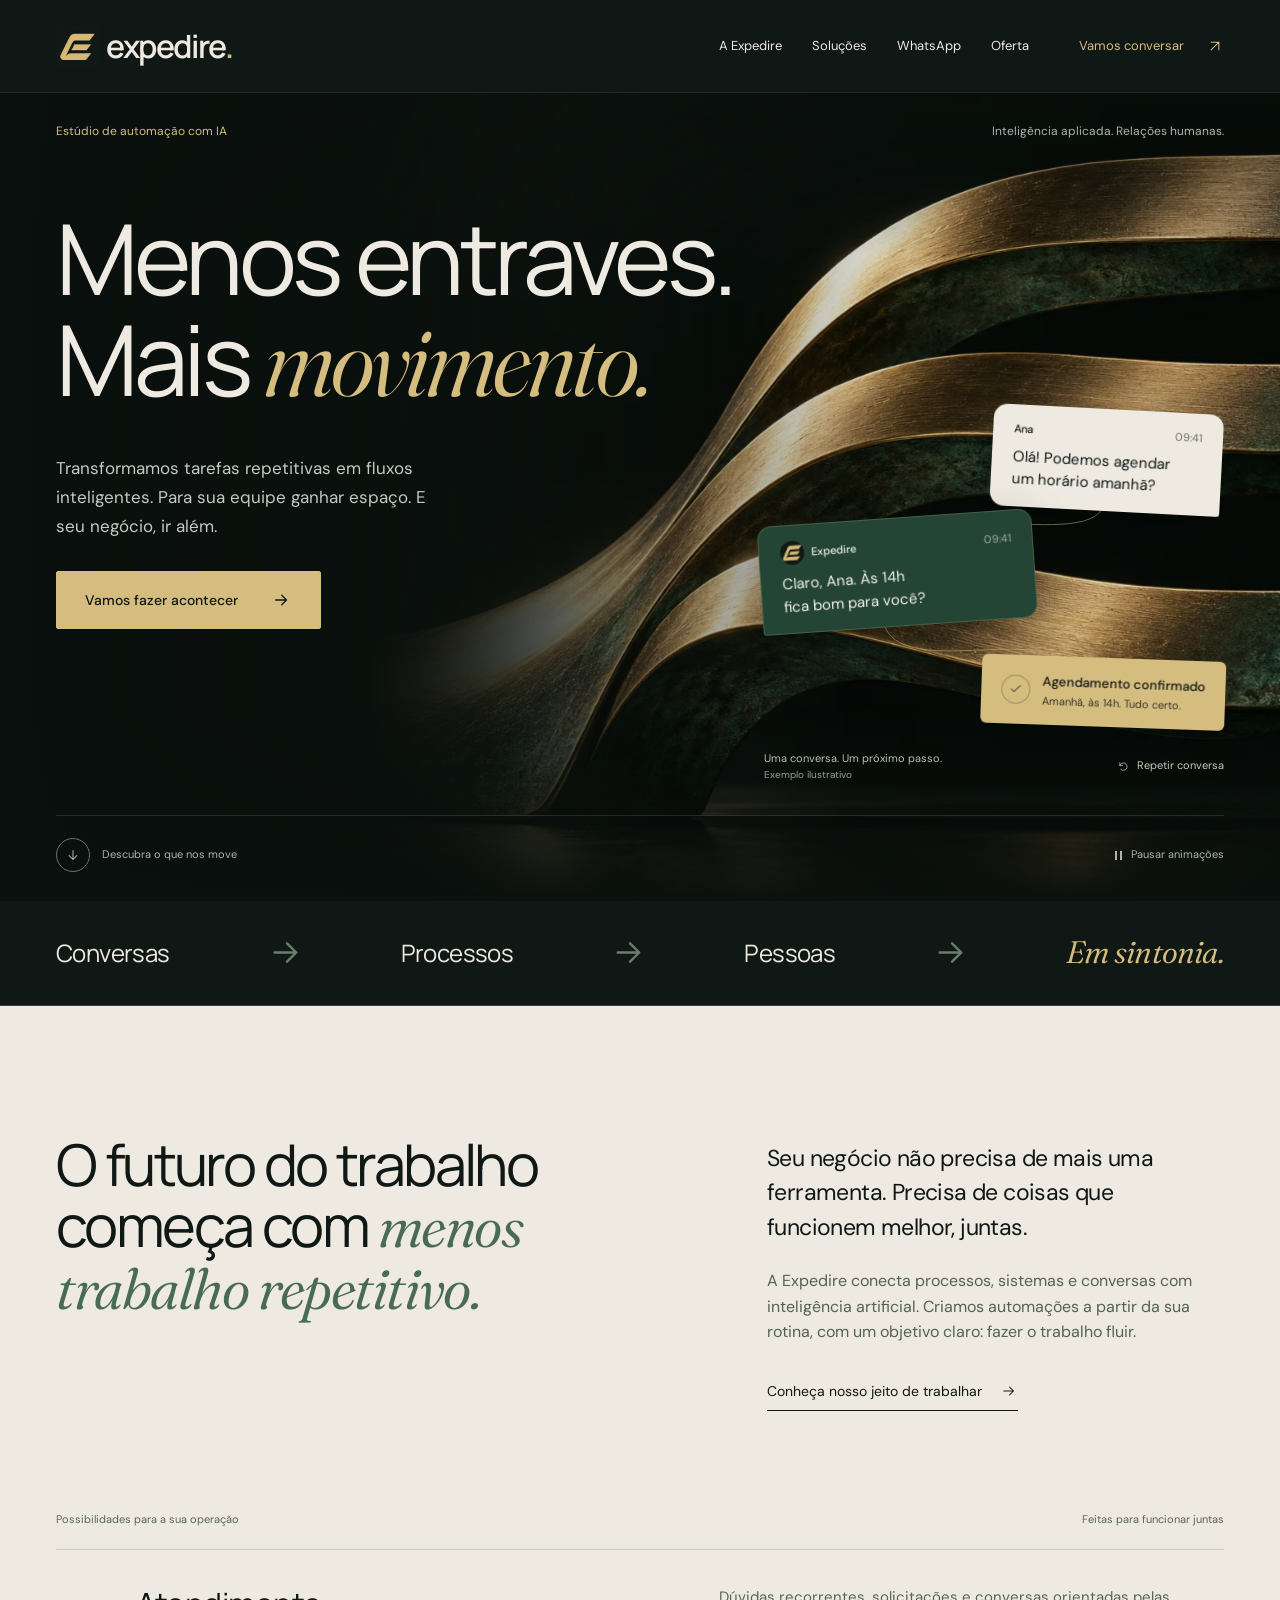
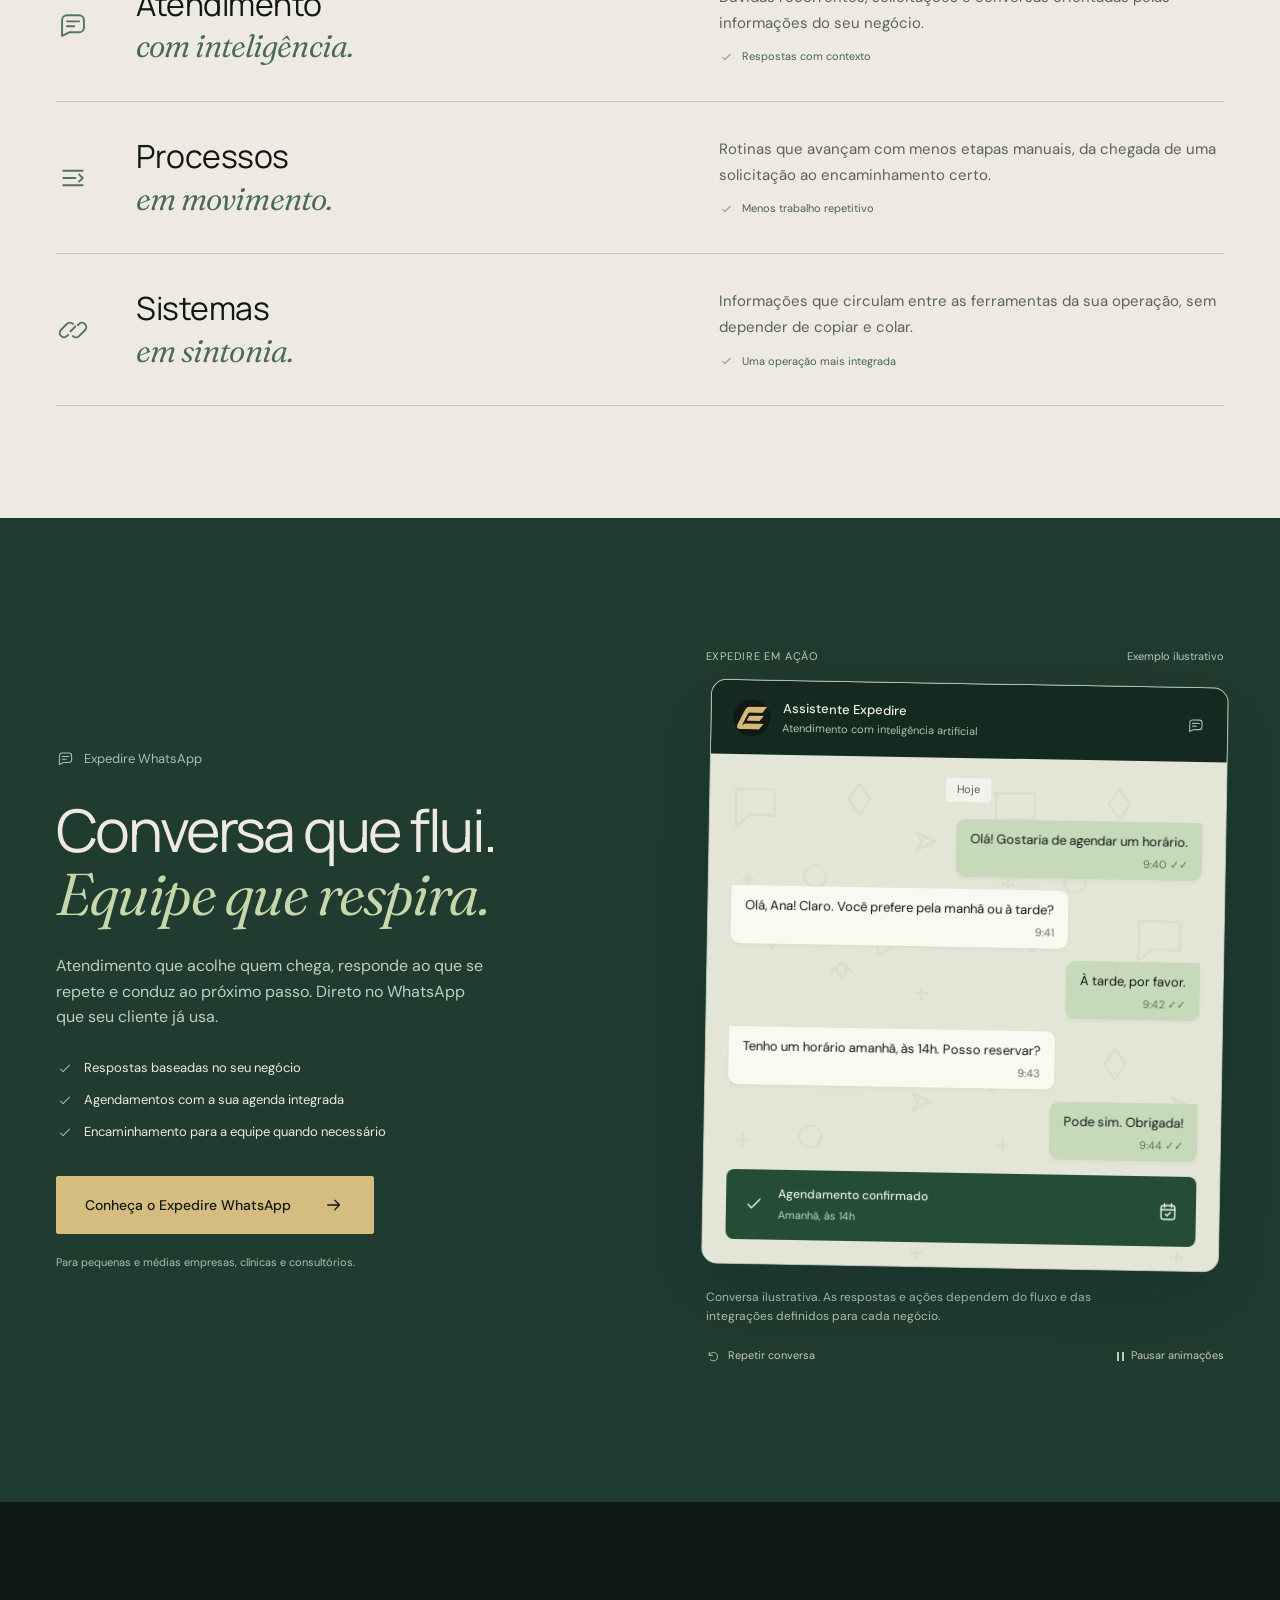
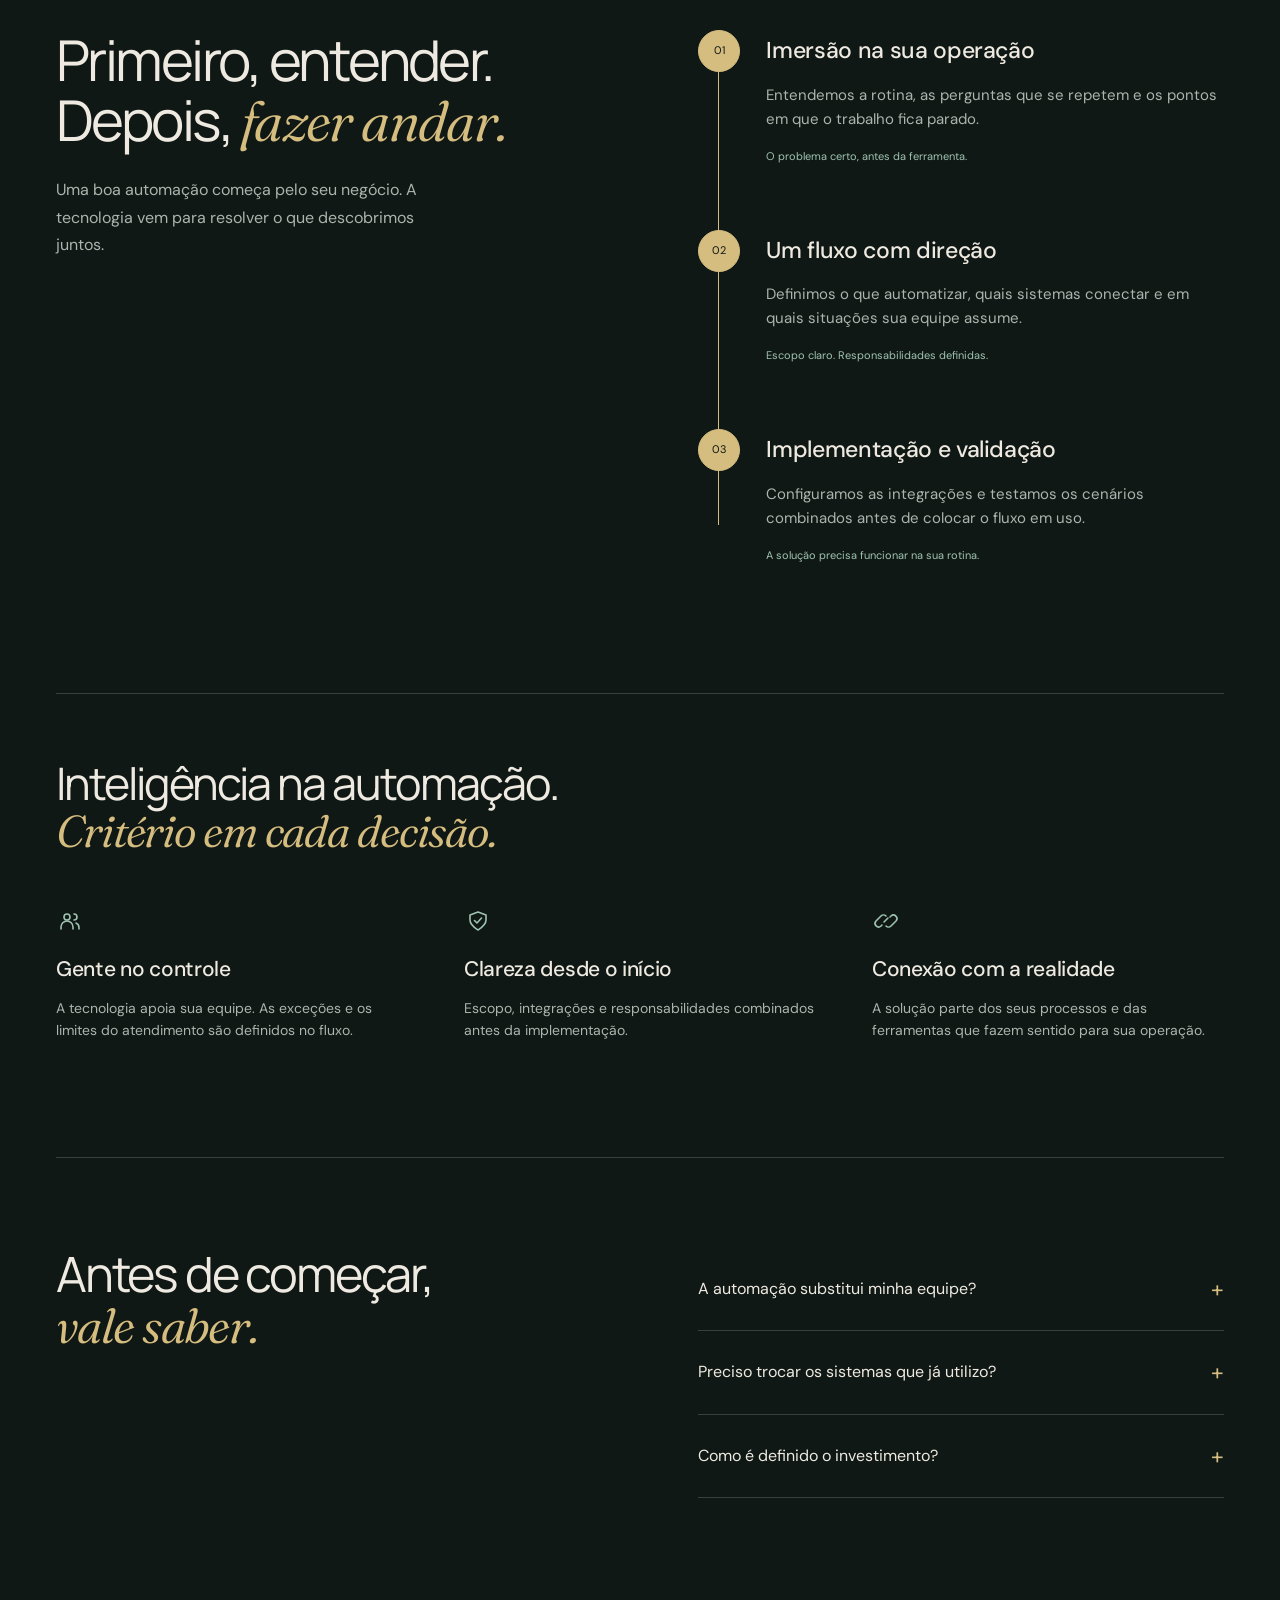
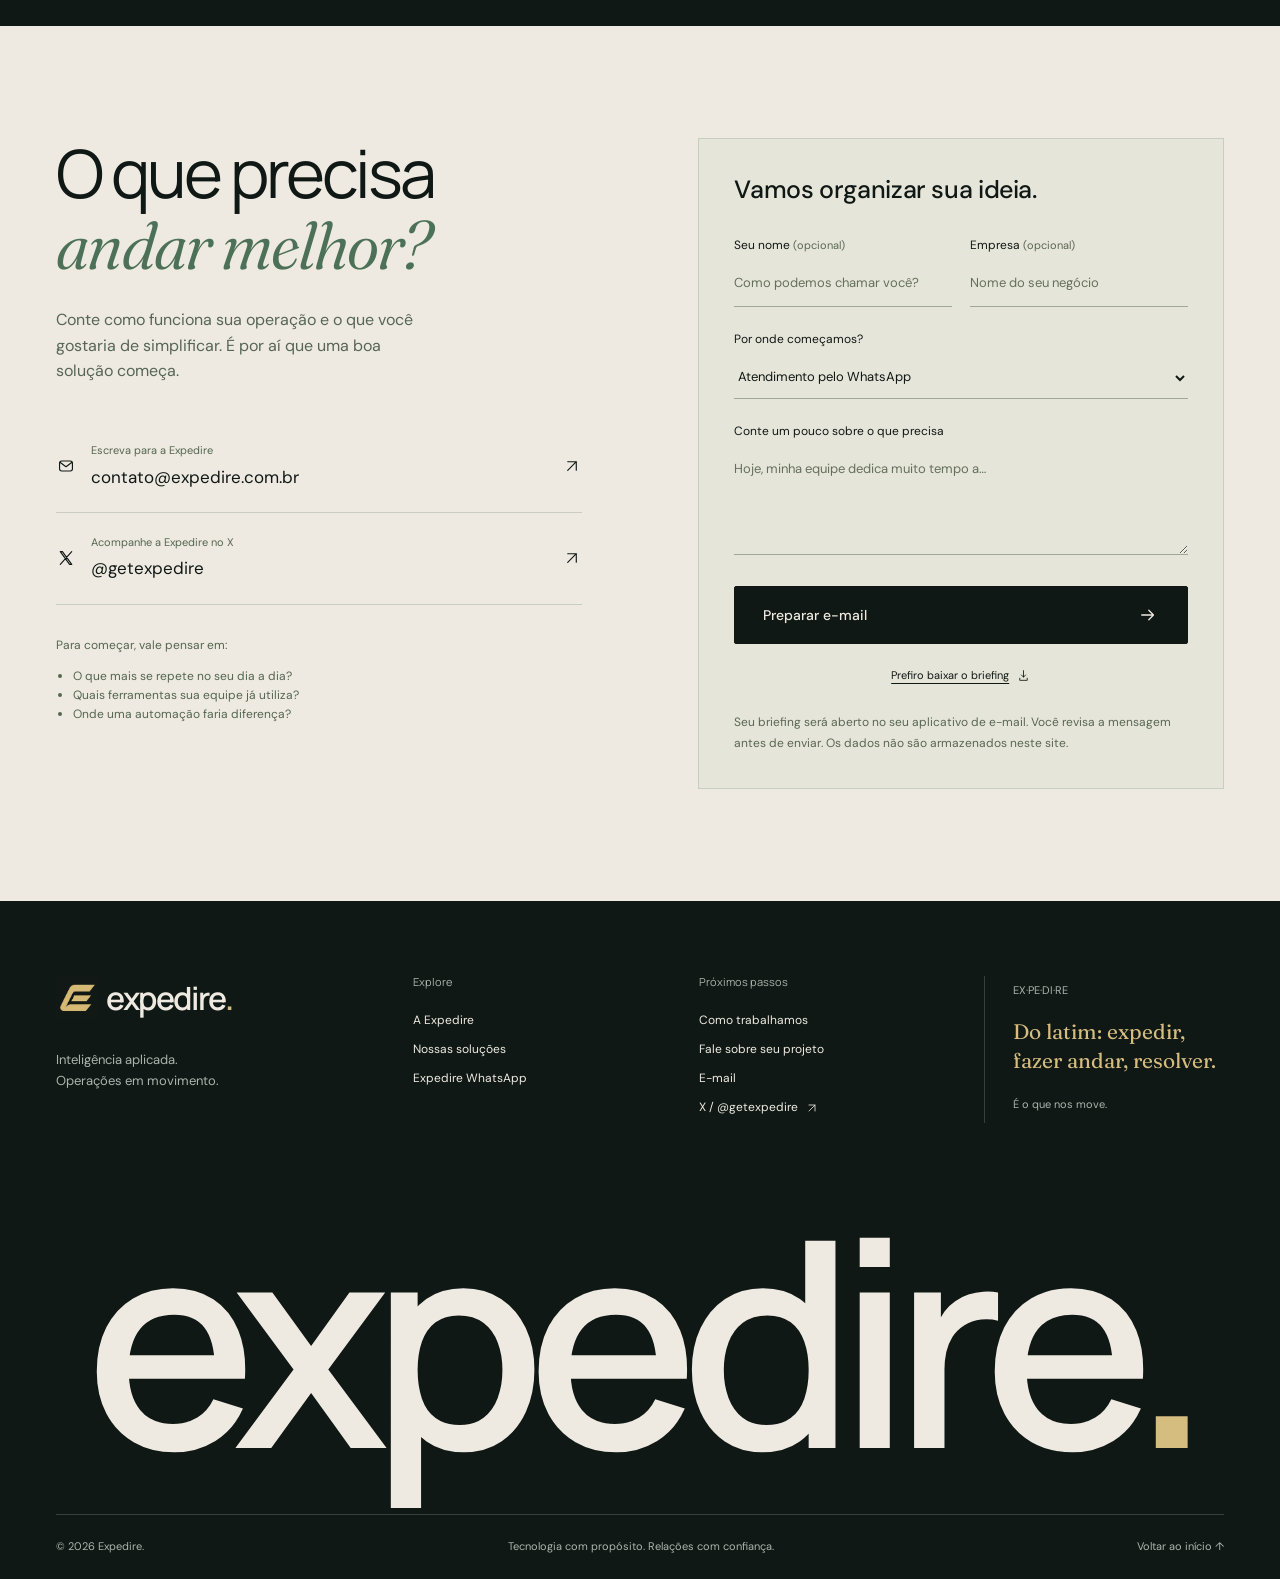
==== commit 58b9a5e7: "Polish icon spacing and refine interface typography" ====
--- a/index.html
+++ b/index.html
@@ -35,7 +35,7 @@
     />
     <link
       rel="preload"
-      href="assets/fonts/fraunces-variable.ttf"
+      href="assets/fonts/fraunces-italic-variable.ttf"
       as="font"
       type="font/ttf"
       crossorigin
@@ -73,10 +73,11 @@
           ><a class="nav-contact" href="#contato"
             >Vamos conversar
             <svg
-              viewBox="0 0 24 24"
+              class="ui-icon"
+              viewBox="-2 -2 28 28"
               fill="none"
               stroke="currentColor"
-              stroke-width="1.5"
+              stroke-width="1.6"
               stroke-linecap="round"
               stroke-linejoin="round"
               aria-hidden="true"
@@ -115,10 +116,11 @@
               <a class="button" href="#contato"
                 >Vamos fazer acontecer
                 <svg
-                  viewBox="0 0 24 24"
-                  fill="none"
-                  stroke="currentColor"
-                  stroke-width="1.5"
+                  class="ui-icon"
+                  viewBox="-2 -2 28 28"
+                  fill="none"
+                  stroke="currentColor"
+                  stroke-width="1.6"
                   aria-hidden="true"
                 >
                   <path d="M5 12h14m-6-6 6 6-6 6" /></svg
@@ -158,10 +160,11 @@
             </div>
             <div class="float-message float-result" data-message>
               <svg
-                viewBox="0 0 24 24"
+                class="ui-icon"
+                viewBox="-2 -2 28 28"
                 fill="none"
                 stroke="currentColor"
-                stroke-width="1.5"
+                stroke-width="1.6"
                 aria-hidden="true"
               >
                 <path d="m5 12 4 4L19 6" />
@@ -182,13 +185,14 @@
                 hidden
               >
                 <svg
-                  viewBox="0 0 24 24"
-                  fill="none"
-                  stroke="currentColor"
-                  stroke-width="1.5"
-                  aria-hidden="true"
-                >
-                  <path d="M4 10a8 8 0 1 1 1 8M4 4v6h6" /></svg
+                  class="ui-icon"
+                  viewBox="-2 -2 28 28"
+                  fill="none"
+                  stroke="currentColor"
+                  stroke-width="1.6"
+                  aria-hidden="true"
+                >
+                  <path d="M4 10a8 8 0 1 1 2 8M4 4v6h6" /></svg
                 ><span>Repetir conversa</span>
               </button>
             </div>
@@ -197,10 +201,11 @@
             <a href="#expedire"
               ><span class="scroll-arrow"
                 ><svg
-                  viewBox="0 0 24 24"
-                  fill="none"
-                  stroke="currentColor"
-                  stroke-width="1.5"
+                  class="ui-icon"
+                  viewBox="-2 -2 28 28"
+                  fill="none"
+                  stroke="currentColor"
+                  stroke-width="1.6"
                   aria-hidden="true"
                 >
                   <path d="M5 12h14m-6-6 6 6-6 6" /></svg></span
@@ -224,28 +229,31 @@
         <div class="wrap">
           <span>Conversas</span
           ><svg
-            viewBox="0 0 24 24"
+            class="ui-icon"
+            viewBox="-2 -2 28 28"
             fill="none"
             stroke="currentColor"
-            stroke-width="1.5"
+            stroke-width="1.6"
             aria-hidden="true"
           >
             <path d="M5 12h14m-6-6 6 6-6 6" /></svg
           ><span>Processos</span
           ><svg
-            viewBox="0 0 24 24"
+            class="ui-icon"
+            viewBox="-2 -2 28 28"
             fill="none"
             stroke="currentColor"
-            stroke-width="1.5"
+            stroke-width="1.6"
             aria-hidden="true"
           >
             <path d="M5 12h14m-6-6 6 6-6 6" /></svg
           ><span>Pessoas</span
           ><svg
-            viewBox="0 0 24 24"
+            class="ui-icon"
+            viewBox="-2 -2 28 28"
             fill="none"
             stroke="currentColor"
-            stroke-width="1.5"
+            stroke-width="1.6"
             aria-hidden="true"
           >
             <path d="M5 12h14m-6-6 6 6-6 6" /></svg
@@ -275,10 +283,11 @@
             <a class="text-link" href="#como-funciona"
               >Conheça nosso jeito de trabalhar
               <svg
-                viewBox="0 0 24 24"
+                class="ui-icon"
+                viewBox="-2 -2 28 28"
                 fill="none"
                 stroke="currentColor"
-                stroke-width="1.5"
+                stroke-width="1.6"
                 stroke-linecap="round"
                 stroke-linejoin="round"
                 aria-hidden="true"
@@ -296,16 +305,19 @@
             <article class="service">
               <div class="service-top">
                 <svg
-                  viewBox="0 0 24 24"
-                  fill="none"
-                  stroke="currentColor"
-                  stroke-width="1.5"
-                  stroke-linecap="round"
-                  stroke-linejoin="round"
-                  aria-hidden="true"
-                >
-                  <path d="M21 11a9 9 0 0 1-9 9H4l-2 2V11a9 9 0 0 1 19 0Z" />
-                  <path d="M7 9h9M7 13h6" />
+                  class="ui-icon"
+                  viewBox="-2 -2 28 28"
+                  fill="none"
+                  stroke="currentColor"
+                  stroke-width="1.6"
+                  stroke-linecap="round"
+                  stroke-linejoin="round"
+                  aria-hidden="true"
+                >
+                  <path
+                    d="M7 4h10a4 4 0 0 1 4 4v6a4 4 0 0 1-4 4H9l-6 3V8a4 4 0 0 1 4-4Z"
+                  />
+                  <path d="M7 9h10M7 13h6" />
                 </svg>
               </div>
               <h3>Atendimento<br /><em>com inteligência.</em></h3>
@@ -315,10 +327,11 @@
               </p>
               <span class="service-outcome"
                 ><svg
-                  viewBox="0 0 24 24"
-                  fill="none"
-                  stroke="currentColor"
-                  stroke-width="1.5"
+                  class="ui-icon"
+                  viewBox="-2 -2 28 28"
+                  fill="none"
+                  stroke="currentColor"
+                  stroke-width="1.6"
                   stroke-linecap="round"
                   stroke-linejoin="round"
                   aria-hidden="true"
@@ -330,15 +343,16 @@
             <article class="service">
               <div class="service-top">
                 <svg
-                  viewBox="0 0 24 24"
-                  fill="none"
-                  stroke="currentColor"
-                  stroke-width="1.5"
-                  stroke-linecap="round"
-                  stroke-linejoin="round"
-                  aria-hidden="true"
-                >
-                  <path d="M4 5h12M4 12h16M4 19h12m0-11 4 4-4 4" />
+                  class="ui-icon"
+                  viewBox="-2 -2 28 28"
+                  fill="none"
+                  stroke="currentColor"
+                  stroke-width="1.6"
+                  stroke-linecap="round"
+                  stroke-linejoin="round"
+                  aria-hidden="true"
+                >
+                  <path d="M4 6h16M4 12h10M4 18h16m-3-9 3 3-3 3" />
                 </svg>
               </div>
               <h3>Processos<br /><em>em movimento.</em></h3>
@@ -348,10 +362,11 @@
               </p>
               <span class="service-outcome"
                 ><svg
-                  viewBox="0 0 24 24"
-                  fill="none"
-                  stroke="currentColor"
-                  stroke-width="1.5"
+                  class="ui-icon"
+                  viewBox="-2 -2 28 28"
+                  fill="none"
+                  stroke="currentColor"
+                  stroke-width="1.6"
                   stroke-linecap="round"
                   stroke-linejoin="round"
                   aria-hidden="true"
@@ -363,17 +378,18 @@
             <article class="service">
               <div class="service-top">
                 <svg
-                  viewBox="0 0 24 24"
-                  fill="none"
-                  stroke="currentColor"
-                  stroke-width="1.5"
-                  stroke-linecap="round"
-                  stroke-linejoin="round"
-                  aria-hidden="true"
-                >
-                  <rect x="2" y="3" width="8" height="8" rx="2" />
-                  <rect x="14" y="13" width="8" height="8" rx="2" />
-                  <path d="M10 7h8v6M6 11v6h8" />
+                  class="ui-icon"
+                  viewBox="-2 -2 28 28"
+                  fill="none"
+                  stroke="currentColor"
+                  stroke-width="1.6"
+                  stroke-linecap="round"
+                  stroke-linejoin="round"
+                  aria-hidden="true"
+                >
+                  <path
+                    d="m10 13 4-4M8 16l-1 1a3.54 3.54 0 0 1-5-5l5-5a3.54 3.54 0 0 1 5 0M16 8l1-1a3.54 3.54 0 0 1 5 5l-5 5a3.54 3.54 0 0 1-5 0"
+                  />
                 </svg>
               </div>
               <h3>Sistemas<br /><em>em sintonia.</em></h3>
@@ -383,10 +399,11 @@
               </p>
               <span class="service-outcome"
                 ><svg
-                  viewBox="0 0 24 24"
-                  fill="none"
-                  stroke="currentColor"
-                  stroke-width="1.5"
+                  class="ui-icon"
+                  viewBox="-2 -2 28 28"
+                  fill="none"
+                  stroke="currentColor"
+                  stroke-width="1.6"
                   stroke-linecap="round"
                   stroke-linejoin="round"
                   aria-hidden="true"
@@ -403,16 +420,19 @@
           <div class="product-copy">
             <div class="product-tag">
               <svg
-                viewBox="0 0 24 24"
+                class="ui-icon"
+                viewBox="-2 -2 28 28"
                 fill="none"
                 stroke="currentColor"
-                stroke-width="1.5"
+                stroke-width="1.6"
                 stroke-linecap="round"
                 stroke-linejoin="round"
                 aria-hidden="true"
               >
-                <path d="M21 11a9 9 0 0 1-9 9H4l-2 2V11a9 9 0 0 1 19 0Z" />
-                <path d="M7 9h9M7 13h6" /></svg
+                <path
+                  d="M7 4h10a4 4 0 0 1 4 4v6a4 4 0 0 1-4 4H9l-6 3V8a4 4 0 0 1 4-4Z"
+                />
+                <path d="M7 9h10M7 13h6" /></svg
               >Expedire WhatsApp
             </div>
             <h2 id="produto-titulo">
@@ -426,10 +446,11 @@
             <ul class="check-list">
               <li>
                 <svg
-                  viewBox="0 0 24 24"
-                  fill="none"
-                  stroke="currentColor"
-                  stroke-width="1.5"
+                  class="ui-icon"
+                  viewBox="-2 -2 28 28"
+                  fill="none"
+                  stroke="currentColor"
+                  stroke-width="1.6"
                   stroke-linecap="round"
                   stroke-linejoin="round"
                   aria-hidden="true"
@@ -439,10 +460,11 @@
               </li>
               <li>
                 <svg
-                  viewBox="0 0 24 24"
-                  fill="none"
-                  stroke="currentColor"
-                  stroke-width="1.5"
+                  class="ui-icon"
+                  viewBox="-2 -2 28 28"
+                  fill="none"
+                  stroke="currentColor"
+                  stroke-width="1.6"
                   stroke-linecap="round"
                   stroke-linejoin="round"
                   aria-hidden="true"
@@ -452,10 +474,11 @@
               </li>
               <li>
                 <svg
-                  viewBox="0 0 24 24"
-                  fill="none"
-                  stroke="currentColor"
-                  stroke-width="1.5"
+                  class="ui-icon"
+                  viewBox="-2 -2 28 28"
+                  fill="none"
+                  stroke="currentColor"
+                  stroke-width="1.6"
                   stroke-linecap="round"
                   stroke-linejoin="round"
                   aria-hidden="true"
@@ -466,10 +489,11 @@
             </ul>
             <a class="button" href="whatsapp.html"
               >Conheça o Expedire WhatsApp<svg
-                viewBox="0 0 24 24"
+                class="ui-icon"
+                viewBox="-2 -2 28 28"
                 fill="none"
                 stroke="currentColor"
-                stroke-width="1.5"
+                stroke-width="1.6"
                 stroke-linecap="round"
                 stroke-linejoin="round"
                 aria-hidden="true"
@@ -498,16 +522,19 @@
                   ><span>Atendimento com inteligência artificial</span>
                 </div>
                 <svg
-                  viewBox="0 0 24 24"
-                  fill="none"
-                  stroke="currentColor"
-                  stroke-width="1.5"
-                  stroke-linecap="round"
-                  stroke-linejoin="round"
-                  aria-hidden="true"
-                >
-                  <path d="M21 11a9 9 0 0 1-9 9H4l-2 2V11a9 9 0 0 1 19 0Z" />
-                  <path d="M7 9h9M7 13h6" />
+                  class="ui-icon"
+                  viewBox="-2 -2 28 28"
+                  fill="none"
+                  stroke="currentColor"
+                  stroke-width="1.6"
+                  stroke-linecap="round"
+                  stroke-linejoin="round"
+                  aria-hidden="true"
+                >
+                  <path
+                    d="M7 4h10a4 4 0 0 1 4 4v6a4 4 0 0 1-4 4H9l-6 3V8a4 4 0 0 1 4-4Z"
+                  />
+                  <path d="M7 9h10M7 13h6" />
                 </svg>
               </div>
               <div class="chat-body">
@@ -534,10 +561,11 @@
                 </div>
                 <div class="appointment" data-message>
                   <svg
-                    viewBox="0 0 24 24"
+                    class="ui-icon"
+                    viewBox="-2 -2 28 28"
                     fill="none"
                     stroke="currentColor"
-                    stroke-width="1.5"
+                    stroke-width="1.6"
                     stroke-linecap="round"
                     stroke-linejoin="round"
                     aria-hidden="true"
@@ -549,16 +577,17 @@
                     ><span>Amanhã, às 14h</span>
                   </div>
                   <svg
-                    viewBox="0 0 24 24"
+                    class="ui-icon"
+                    viewBox="-2 -2 28 28"
                     fill="none"
                     stroke="currentColor"
-                    stroke-width="1.5"
+                    stroke-width="1.6"
                     stroke-linecap="round"
                     stroke-linejoin="round"
                     aria-hidden="true"
                   >
-                    <rect x="3" y="5" width="18" height="16" rx="3" />
-                    <path d="M7 2v6M17 2v6M3 11h18m-13 5 2 2 4-4" />
+                    <rect x="4" y="5" width="16" height="16" rx="3" />
+                    <path d="M8 3v4M16 3v4M4 10h16m-11 5 2 2 4-4" />
                   </svg>
                 </div>
               </div>
@@ -575,13 +604,14 @@
                 hidden
               >
                 <svg
-                  viewBox="0 0 24 24"
-                  fill="none"
-                  stroke="currentColor"
-                  stroke-width="1.5"
-                  aria-hidden="true"
-                >
-                  <path d="M4 10a8 8 0 1 1 1 8M4 4v6h6" /></svg
+                  class="ui-icon"
+                  viewBox="-2 -2 28 28"
+                  fill="none"
+                  stroke="currentColor"
+                  stroke-width="1.6"
+                  aria-hidden="true"
+                >
+                  <path d="M4 10a8 8 0 1 1 2 8M4 4v6h6" /></svg
                 ><span>Repetir conversa</span></button
               ><button
                 class="motion-toggle"
@@ -661,16 +691,19 @@
         <div class="principle-grid">
           <article>
             <svg
-              viewBox="0 0 24 24"
+              class="ui-icon"
+              viewBox="-2 -2 28 28"
               fill="none"
               stroke="currentColor"
-              stroke-width="1.5"
+              stroke-width="1.6"
               stroke-linecap="round"
               stroke-linejoin="round"
               aria-hidden="true"
             >
-              <circle cx="12" cy="7" r="4" />
-              <path d="M4 22v-3a8 8 0 0 1 16 0v3" />
+              <circle cx="9" cy="8" r="3" />
+              <path
+                d="M3 20v-2a6 6 0 0 1 12 0v2M16 5a3 3 0 0 1 0 6M18 14a5 5 0 0 1 3 4.6V20"
+              />
             </svg>
             <h3>Gente no controle</h3>
             <p>
@@ -680,16 +713,17 @@
           </article>
           <article>
             <svg
-              viewBox="0 0 24 24"
+              class="ui-icon"
+              viewBox="-2 -2 28 28"
               fill="none"
               stroke="currentColor"
-              stroke-width="1.5"
+              stroke-width="1.6"
               stroke-linecap="round"
               stroke-linejoin="round"
               aria-hidden="true"
             >
-              <path d="m12 2 9 4v6c0 5-9 10-9 10S3 17 3 12V6l9-4Z" />
-              <path d="m8 12 3 3 5-6" />
+              <path d="m12 3 8 3v5c0 5-5 8-8 10-3-2-8-5-8-10V6l8-3Z" />
+              <path d="m8.5 11.5 2.5 2.5 4.5-5" />
             </svg>
             <h3>Clareza desde o início</h3>
             <p>
@@ -699,17 +733,18 @@
           </article>
           <article>
             <svg
-              viewBox="0 0 24 24"
+              class="ui-icon"
+              viewBox="-2 -2 28 28"
               fill="none"
               stroke="currentColor"
-              stroke-width="1.5"
+              stroke-width="1.6"
               stroke-linecap="round"
               stroke-linejoin="round"
               aria-hidden="true"
             >
-              <rect x="2" y="3" width="8" height="8" rx="2" />
-              <rect x="14" y="13" width="8" height="8" rx="2" />
-              <path d="M10 7h8v6M6 11v6h8" />
+              <path
+                d="m10 13 4-4M8 16l-1 1a3.54 3.54 0 0 1-5-5l5-5a3.54 3.54 0 0 1 5 0M16 8l1-1a3.54 3.54 0 0 1 5 5l-5 5a3.54 3.54 0 0 1-5 0"
+              />
             </svg>
             <h3>Conexão com a realidade</h3>
             <p>
@@ -777,23 +812,27 @@
             <div class="contact-channels" aria-label="Canais de contato">
               <a class="contact-channel" data-channel="whatsapp" hidden
                 ><svg
-                  viewBox="0 0 24 24"
-                  fill="none"
-                  stroke="currentColor"
-                  stroke-width="1.5"
-                  stroke-linecap="round"
-                  stroke-linejoin="round"
-                  aria-hidden="true"
-                >
-                  <path d="M21 11a9 9 0 0 1-9 9H4l-2 2V11a9 9 0 0 1 19 0Z" />
-                  <path d="M7 9h9M7 13h6" /></svg
+                  class="ui-icon"
+                  viewBox="-2 -2 28 28"
+                  fill="none"
+                  stroke="currentColor"
+                  stroke-width="1.6"
+                  stroke-linecap="round"
+                  stroke-linejoin="round"
+                  aria-hidden="true"
+                >
+                  <path
+                    d="M7 4h10a4 4 0 0 1 4 4v6a4 4 0 0 1-4 4H9l-6 3V8a4 4 0 0 1 4-4Z"
+                  />
+                  <path d="M7 9h10M7 13h6" /></svg
                 ><span
                   ><small>Conversa direta</small><strong>WhatsApp</strong></span
                 ><svg
-                  viewBox="0 0 24 24"
-                  fill="none"
-                  stroke="currentColor"
-                  stroke-width="1.5"
+                  class="ui-icon"
+                  viewBox="-2 -2 28 28"
+                  fill="none"
+                  stroke="currentColor"
+                  stroke-width="1.6"
                   stroke-linecap="round"
                   stroke-linejoin="round"
                   aria-hidden="true"
@@ -805,26 +844,28 @@
                 data-channel="email"
                 href="mailto:contato@expedire.com.br"
                 ><svg
-                  viewBox="0 0 24 24"
-                  fill="none"
-                  stroke="currentColor"
-                  stroke-width="1.5"
-                  stroke-linecap="round"
-                  stroke-linejoin="round"
-                  aria-hidden="true"
-                >
-                  <rect x="2" y="4" width="20" height="16" rx="3" />
-                  <path d="m3 6 9 7 9-7" /></svg
+                  class="ui-icon"
+                  viewBox="-2 -2 28 28"
+                  fill="none"
+                  stroke="currentColor"
+                  stroke-width="1.6"
+                  stroke-linecap="round"
+                  stroke-linejoin="round"
+                  aria-hidden="true"
+                >
+                  <rect x="3" y="5" width="18" height="14" rx="3" />
+                  <path d="m4 7 8 6 8-6" /></svg
                 ><span
                   ><small>Escreva para a Expedire</small
                   ><strong data-email-label
                     >contato@expedire.com.br</strong
                   ></span
                 ><svg
-                  viewBox="0 0 24 24"
-                  fill="none"
-                  stroke="currentColor"
-                  stroke-width="1.5"
+                  class="ui-icon"
+                  viewBox="-2 -2 28 28"
+                  fill="none"
+                  stroke="currentColor"
+                  stroke-width="1.6"
                   stroke-linecap="round"
                   stroke-linejoin="round"
                   aria-hidden="true"
@@ -838,10 +879,11 @@
                 target="_blank"
                 rel="noopener noreferrer"
                 ><svg
-                  viewBox="0 0 24 24"
-                  fill="none"
-                  stroke="currentColor"
-                  stroke-width="1.5"
+                  class="ui-icon"
+                  viewBox="-2 -2 28 28"
+                  fill="none"
+                  stroke="currentColor"
+                  stroke-width="1.6"
                   aria-hidden="true"
                 >
                   <path d="m4 3 13 18h3L7 3H4Zm16 0L4 21" /></svg
@@ -849,10 +891,11 @@
                   ><small>Acompanhe a Expedire no X</small
                   ><strong>@getexpedire</strong></span
                 ><svg
-                  viewBox="0 0 24 24"
-                  fill="none"
-                  stroke="currentColor"
-                  stroke-width="1.5"
+                  class="ui-icon"
+                  viewBox="-2 -2 28 28"
+                  fill="none"
+                  stroke="currentColor"
+                  stroke-width="1.6"
                   aria-hidden="true"
                 >
                   <path d="M6 18 18 6M6 6h12v12" /></svg
@@ -915,10 +958,11 @@
               <button class="button form-primary" type="submit" disabled>
                 <span data-submit-label>Preparar e-mail</span
                 ><svg
-                  viewBox="0 0 24 24"
-                  fill="none"
-                  stroke="currentColor"
-                  stroke-width="1.5"
+                  class="ui-icon"
+                  viewBox="-2 -2 28 28"
+                  fill="none"
+                  stroke="currentColor"
+                  stroke-width="1.6"
                   stroke-linecap="round"
                   stroke-linejoin="round"
                   aria-hidden="true"
@@ -934,15 +978,16 @@
               >
                 Prefiro baixar o briefing
                 <svg
-                  viewBox="0 0 24 24"
-                  fill="none"
-                  stroke="currentColor"
-                  stroke-width="1.5"
-                  stroke-linecap="round"
-                  stroke-linejoin="round"
-                  aria-hidden="true"
-                >
-                  <path d="M12 3v12m-5-5 5 5 5-5M4 16v5h16v-5" />
+                  class="ui-icon"
+                  viewBox="-2 -2 28 28"
+                  fill="none"
+                  stroke="currentColor"
+                  stroke-width="1.6"
+                  stroke-linecap="round"
+                  stroke-linejoin="round"
+                  aria-hidden="true"
+                >
+                  <path d="M12 3v12m-4-4 4 4 4-4M5 17v4h14v-4" />
                 </svg>
               </button>
               <p class="form-note" data-form-note>
@@ -995,10 +1040,11 @@
               rel="noopener noreferrer"
               >X / @getexpedire
               <svg
-                viewBox="0 0 24 24"
+                class="ui-icon"
+                viewBox="-2 -2 28 28"
                 fill="none"
                 stroke="currentColor"
-                stroke-width="1.5"
+                stroke-width="1.6"
                 stroke-linecap="round"
                 stroke-linejoin="round"
                 aria-hidden="true"
--- a/style.css
+++ b/style.css
@@ -19,12 +19,19 @@
 @font-face {
   font-family: "DM Sans";
   src: url("assets/fonts/dm-sans-500.ttf") format("truetype");
-  font-weight: 500 700;
+  font-weight: 500;
   font-display: swap;
 }
 @font-face {
   font-family: Fraunces;
   src: url("assets/fonts/fraunces-variable.ttf") format("truetype");
+  font-weight: 100 900;
+  font-display: swap;
+}
+@font-face {
+  font-family: Fraunces;
+  src: url("assets/fonts/fraunces-italic-variable.ttf") format("truetype");
+  font-style: italic;
   font-weight: 100 900;
   font-display: swap;
 }
@@ -100,8 +107,14 @@
 }
 svg {
   width: 24px;
-  height: 24px;
+  height: auto;
+  aspect-ratio: 1;
   flex-shrink: 0;
+}
+.ui-icon {
+  display: block;
+  stroke-linecap: round;
+  stroke-linejoin: round;
 }
 img {
   display: block;
@@ -134,15 +147,20 @@
   font-size: clamp(40px, 4.4vw, 68px);
 }
 h3 {
+  font-family: "DM Sans", sans-serif;
   font-size: 26px;
-  letter-spacing: -0.025em;
-  line-height: 1.25;
+  font-weight: 500;
+  letter-spacing: -0.015em;
+  line-height: 1.3;
 }
 em {
   font-family: Fraunces, serif;
   font-weight: 350;
   font-style: italic;
-  letter-spacing: -0.045em;
+  font-variation-settings:
+    "SOFT" 0,
+    "WONK" 0;
+  letter-spacing: -0.025em;
   color: var(--gold);
 }
 p {
@@ -264,7 +282,7 @@
   position: relative;
   isolation: isolate;
   min-height: 58px;
-  padding: 16px 24px;
+  padding: 16px 28px;
   background: var(--gold);
   color: var(--ink);
   border: 1px solid var(--gold);
@@ -384,7 +402,7 @@
 .landing-hero h1 {
   font-size: clamp(72px, 7.65vw, 122px);
   line-height: 1.02;
-  letter-spacing: -0.058em;
+  letter-spacing: -0.045em;
   text-wrap: initial;
 }
 .title-line {
@@ -392,7 +410,7 @@
 }
 .title-line em {
   font-size: 1.035em;
-  letter-spacing: -0.06em;
+  letter-spacing: -0.035em;
 }
 .hero-bottom-copy {
   margin-top: 43px;
@@ -433,7 +451,8 @@
   place-items: center;
 }
 .scroll-arrow svg {
-  width: 17px;
+  width: 18px;
+  height: 18px;
   transform: rotate(90deg);
 }
 .hero-conversation {
@@ -671,14 +690,16 @@
   grid-row: 1/3;
 }
 .service-top svg {
-  width: 31px;
-  height: 31px;
+  width: 34px;
+  height: 34px;
 }
 .service h3 {
   font-size: 28px;
   margin-bottom: 20px;
 }
 .about .service h3 {
+  font-family: Manrope, sans-serif;
+  font-weight: 400;
   grid-row: 1/3;
   font-size: clamp(26px, 2.5vw, 39px);
   margin: 0;
@@ -754,8 +775,9 @@
   align-items: flex-start;
 }
 .check-list svg {
-  width: 17px;
-  height: 20px;
+  width: 18px;
+  height: 18px;
+  margin-top: 2px;
   color: var(--patina);
 }
 .product-copy .product-small {
@@ -1057,6 +1079,8 @@
   margin-top: 52px;
 }
 .principle-grid svg {
+  width: 28px;
+  height: 28px;
   color: var(--patina);
   margin-bottom: 21px;
 }
@@ -1862,7 +1886,7 @@
     font-size: 47px;
   }
   .product-hero .button {
-    padding: 13px 18px;
+    padding: 14px 22px;
     font-size: 12px;
     gap: 16px;
   }
@@ -2161,6 +2185,11 @@
   }
   .contact-panel {
     padding: 25px;
+  }
+  .contact-panel input,
+  .contact-panel select,
+  .contact-panel textarea {
+    font-size: 16px;
   }
   .contact-panel h3 {
     font-size: 24px;
@@ -2316,7 +2345,8 @@
   flex: 1;
 }
 .appointment .message-content > svg {
-  width: 20px;
+  width: 24px;
+  height: 24px;
 }
 .float-result .message-content > svg {
   width: 29px;
@@ -2410,7 +2440,8 @@
   }
 }
 .offer-page .section > h2:not(#contato-titulo) {
-  font-family: Manrope;
+  font-family: "DM Sans", sans-serif;
+  font-weight: 500;
   font-size: 28px;
   letter-spacing: -0.025em;
   color: var(--gold);
@@ -2418,6 +2449,7 @@
 }
 
 .conversation-paths {
+  aspect-ratio: auto;
   position: absolute;
   inset: 0;
   width: 100%;
